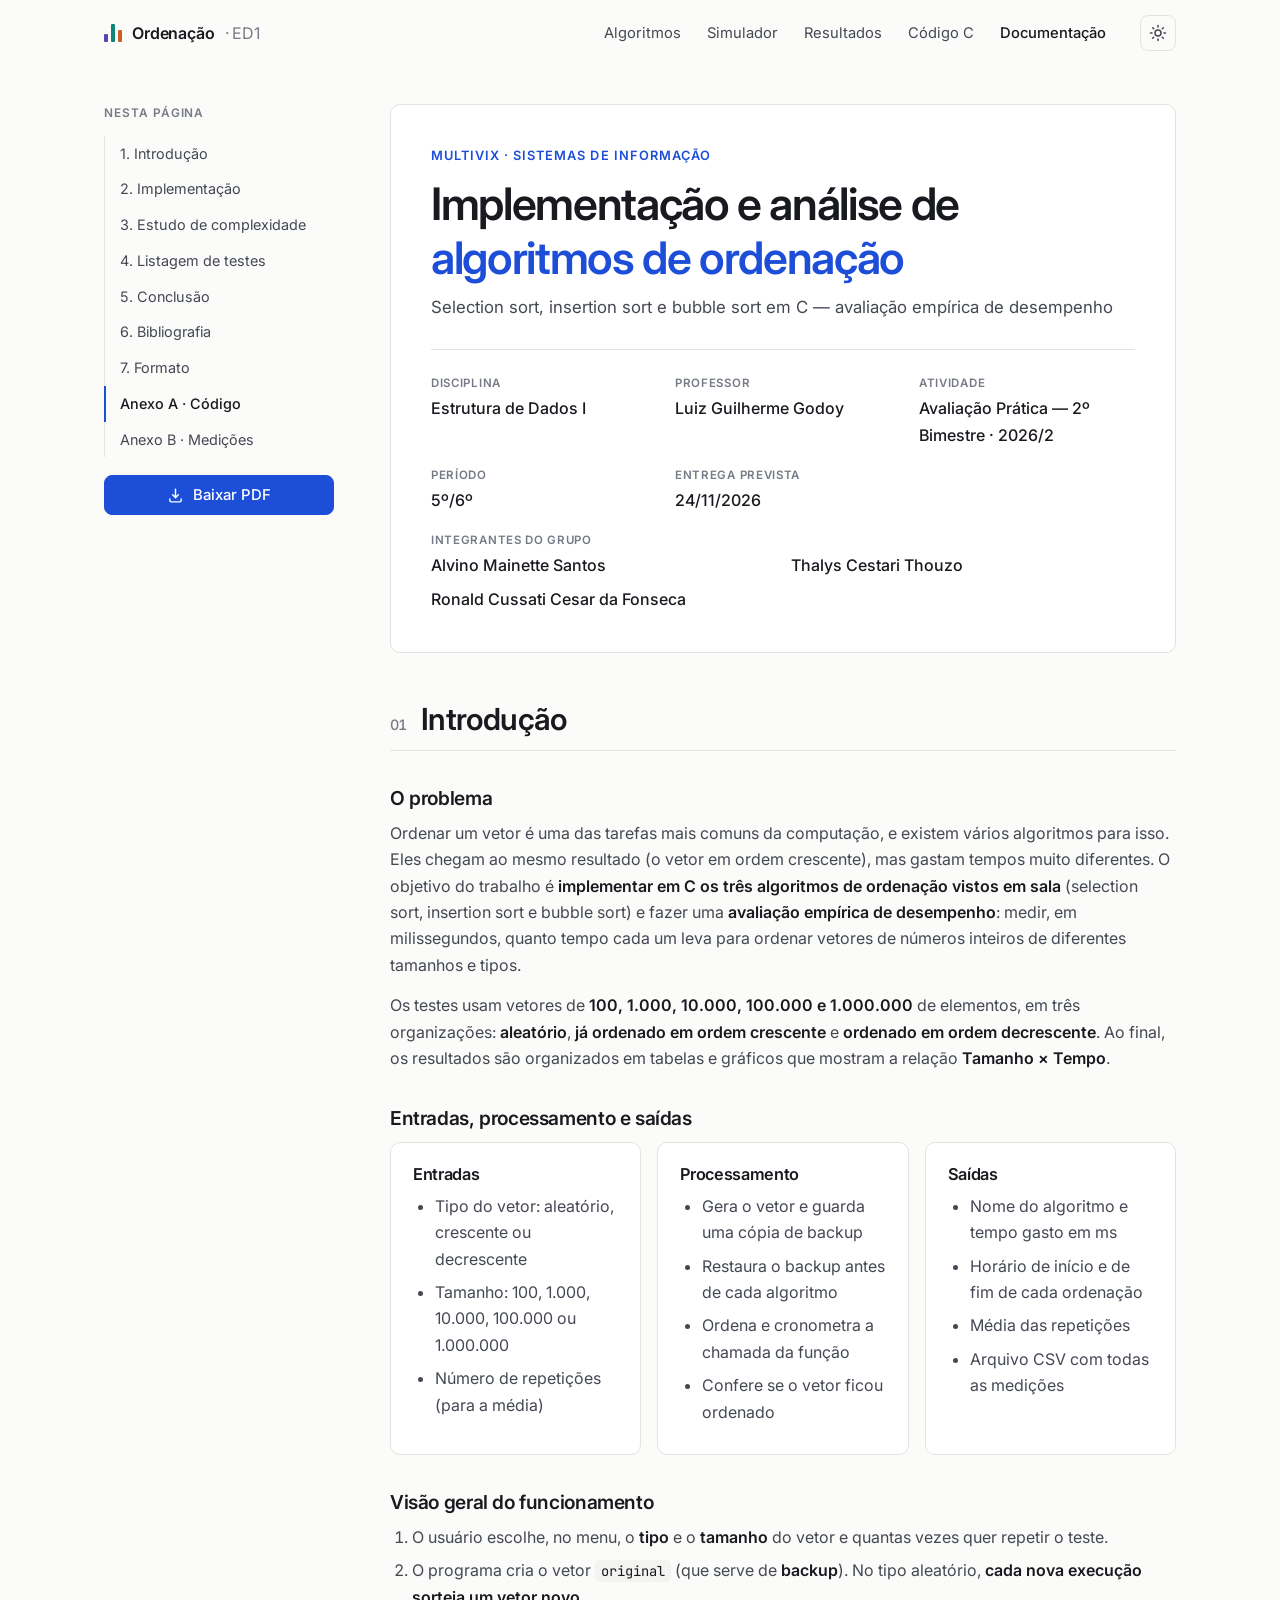
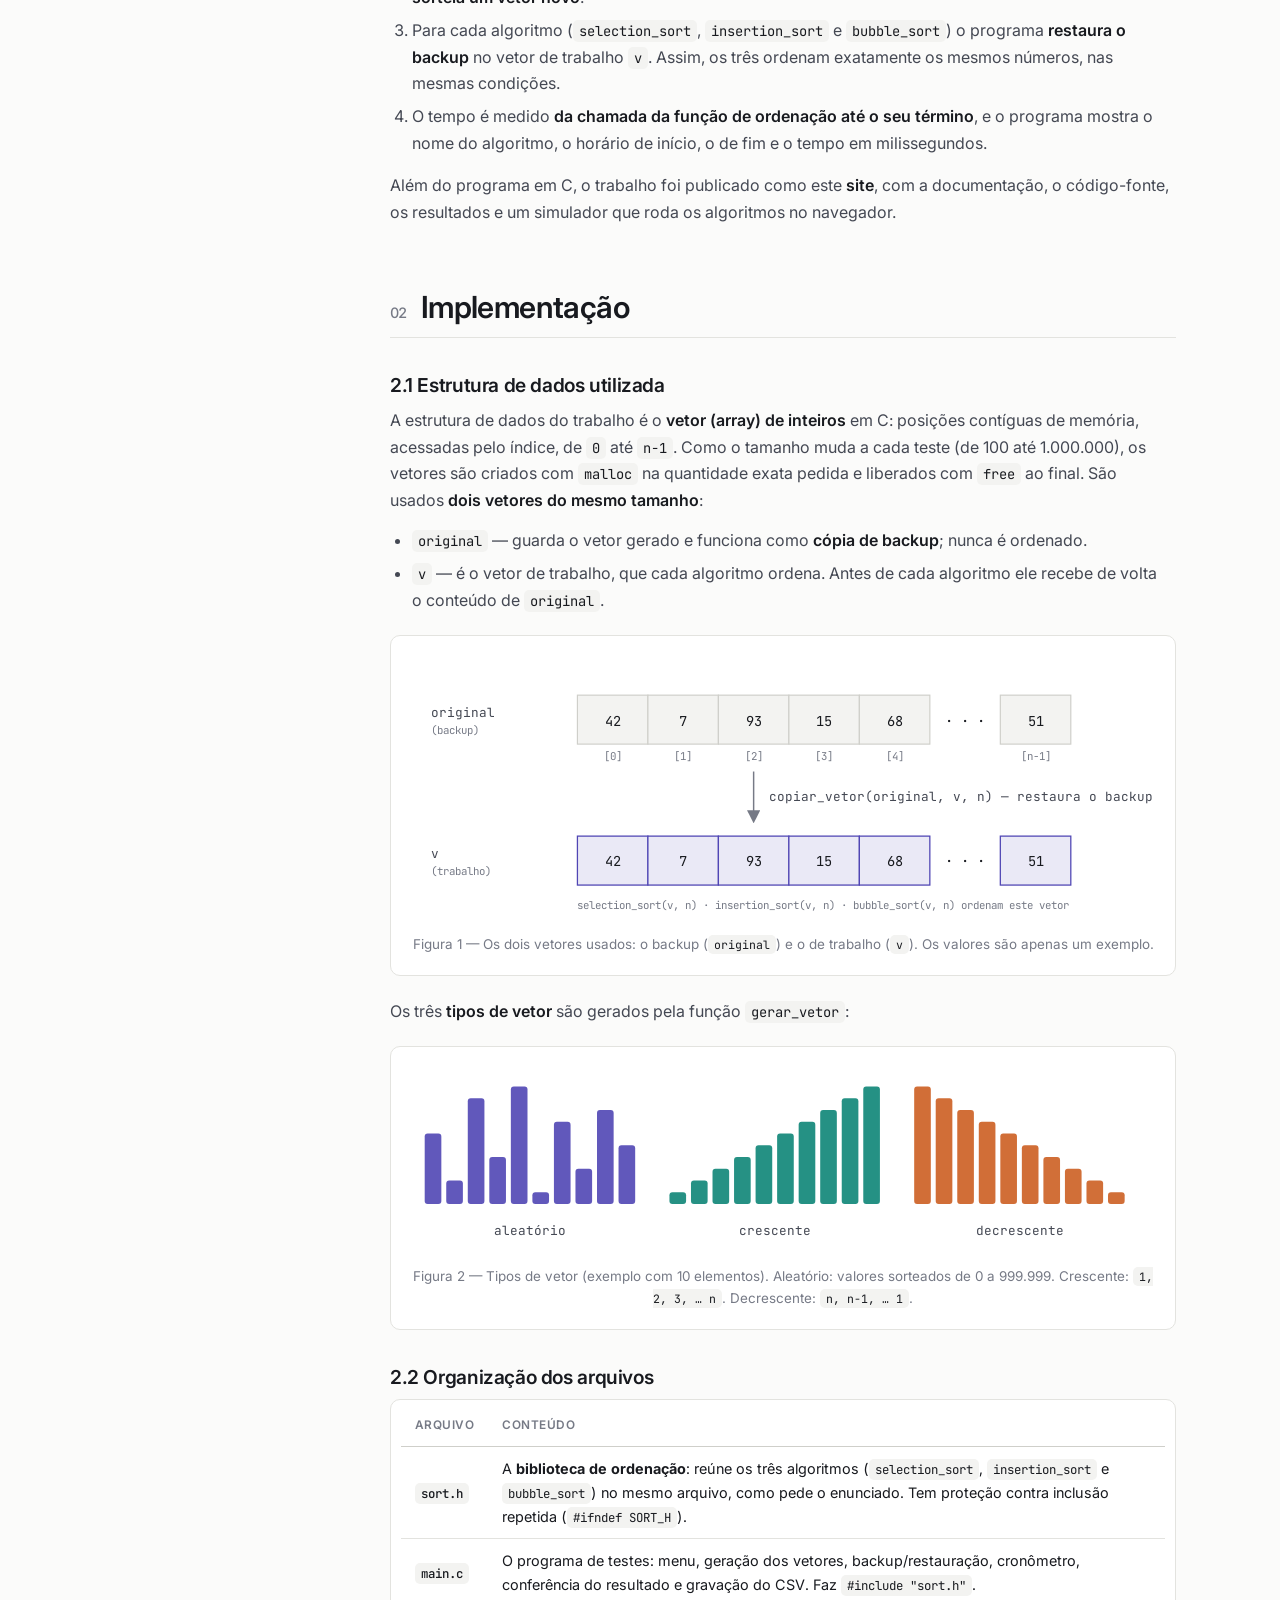
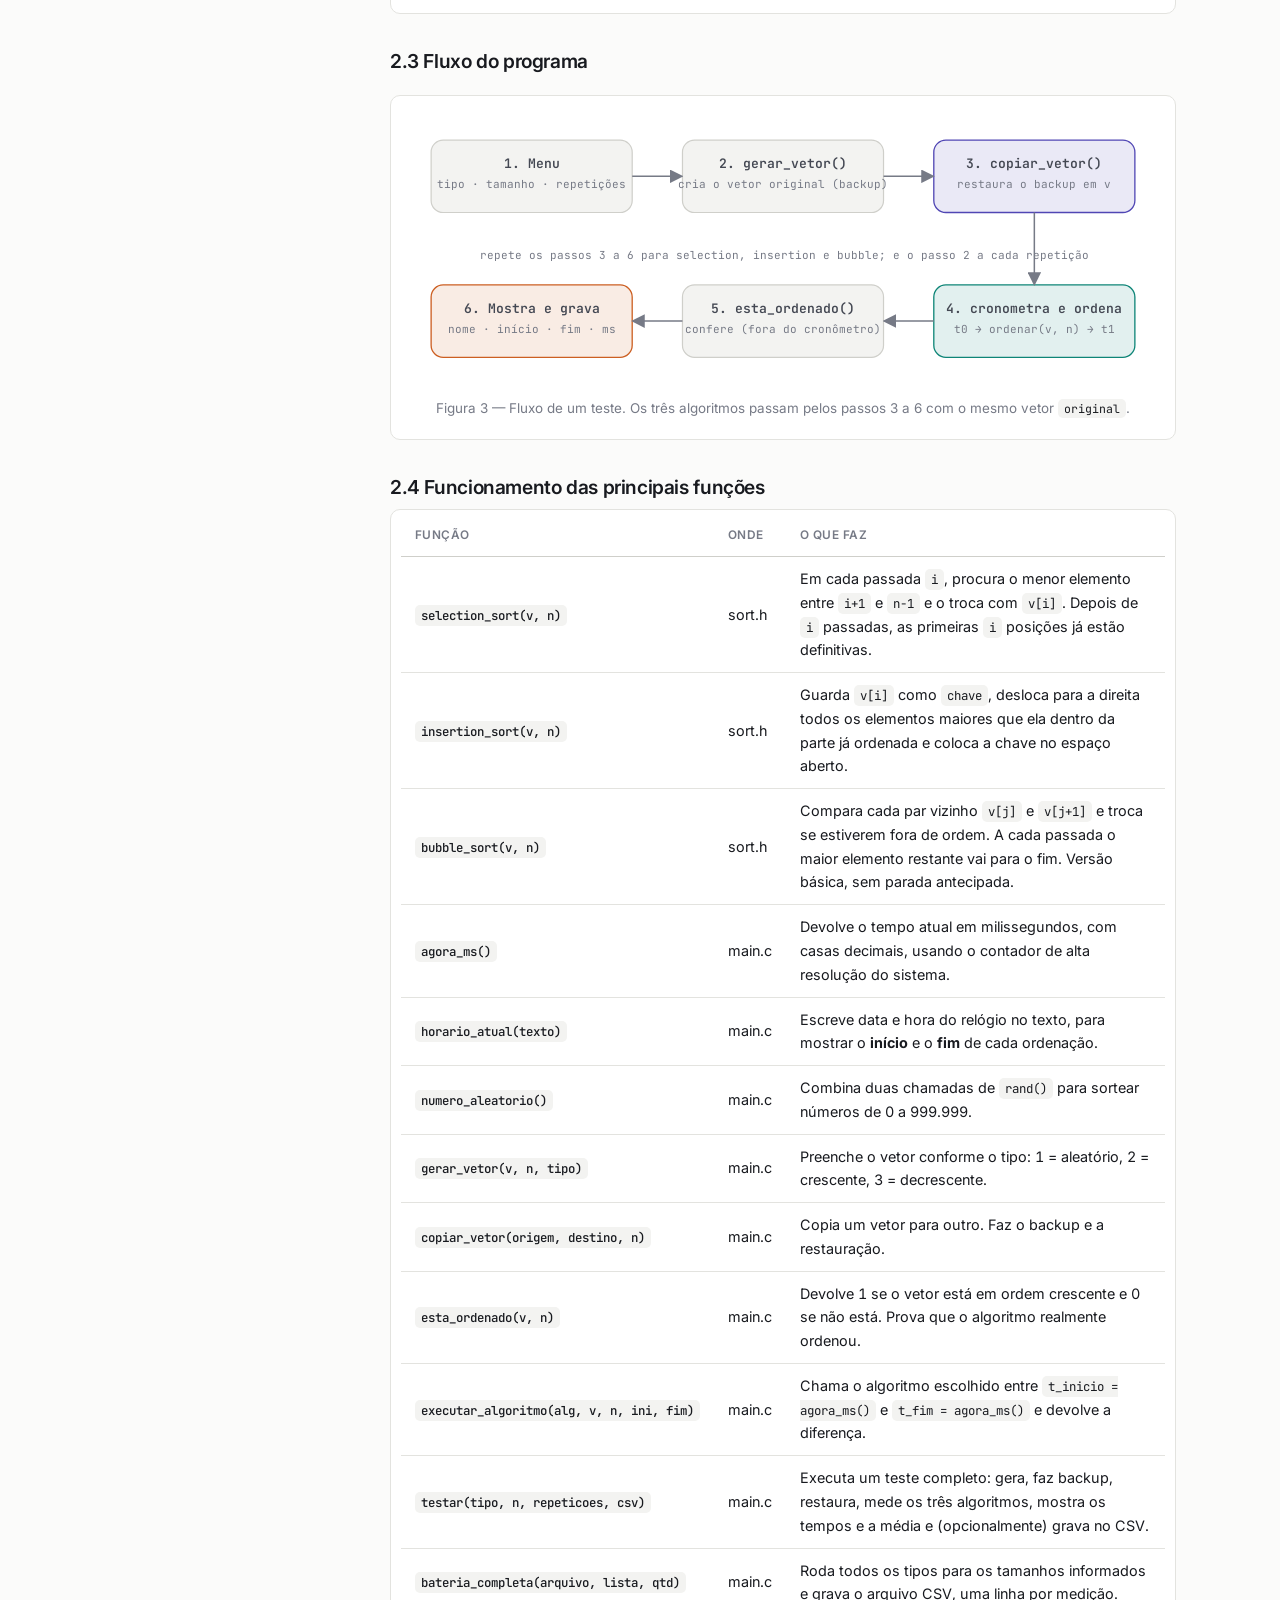
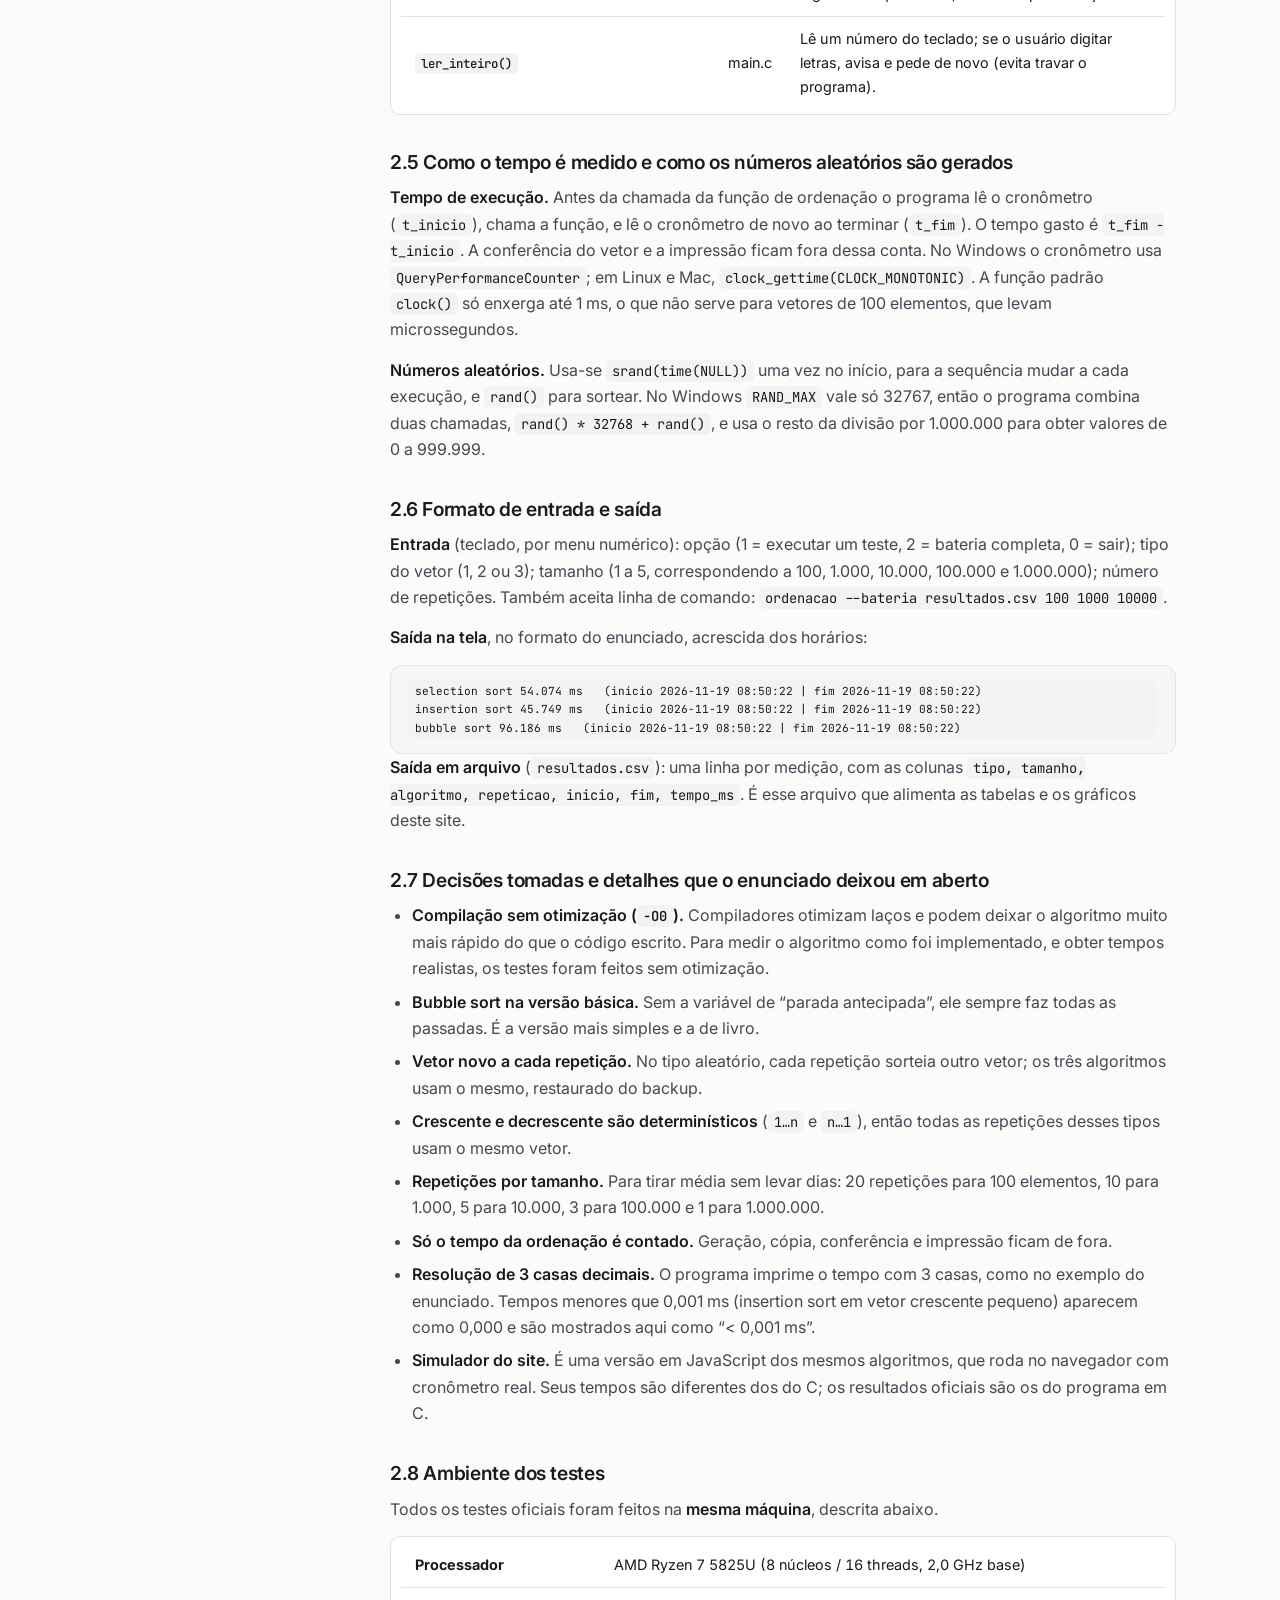
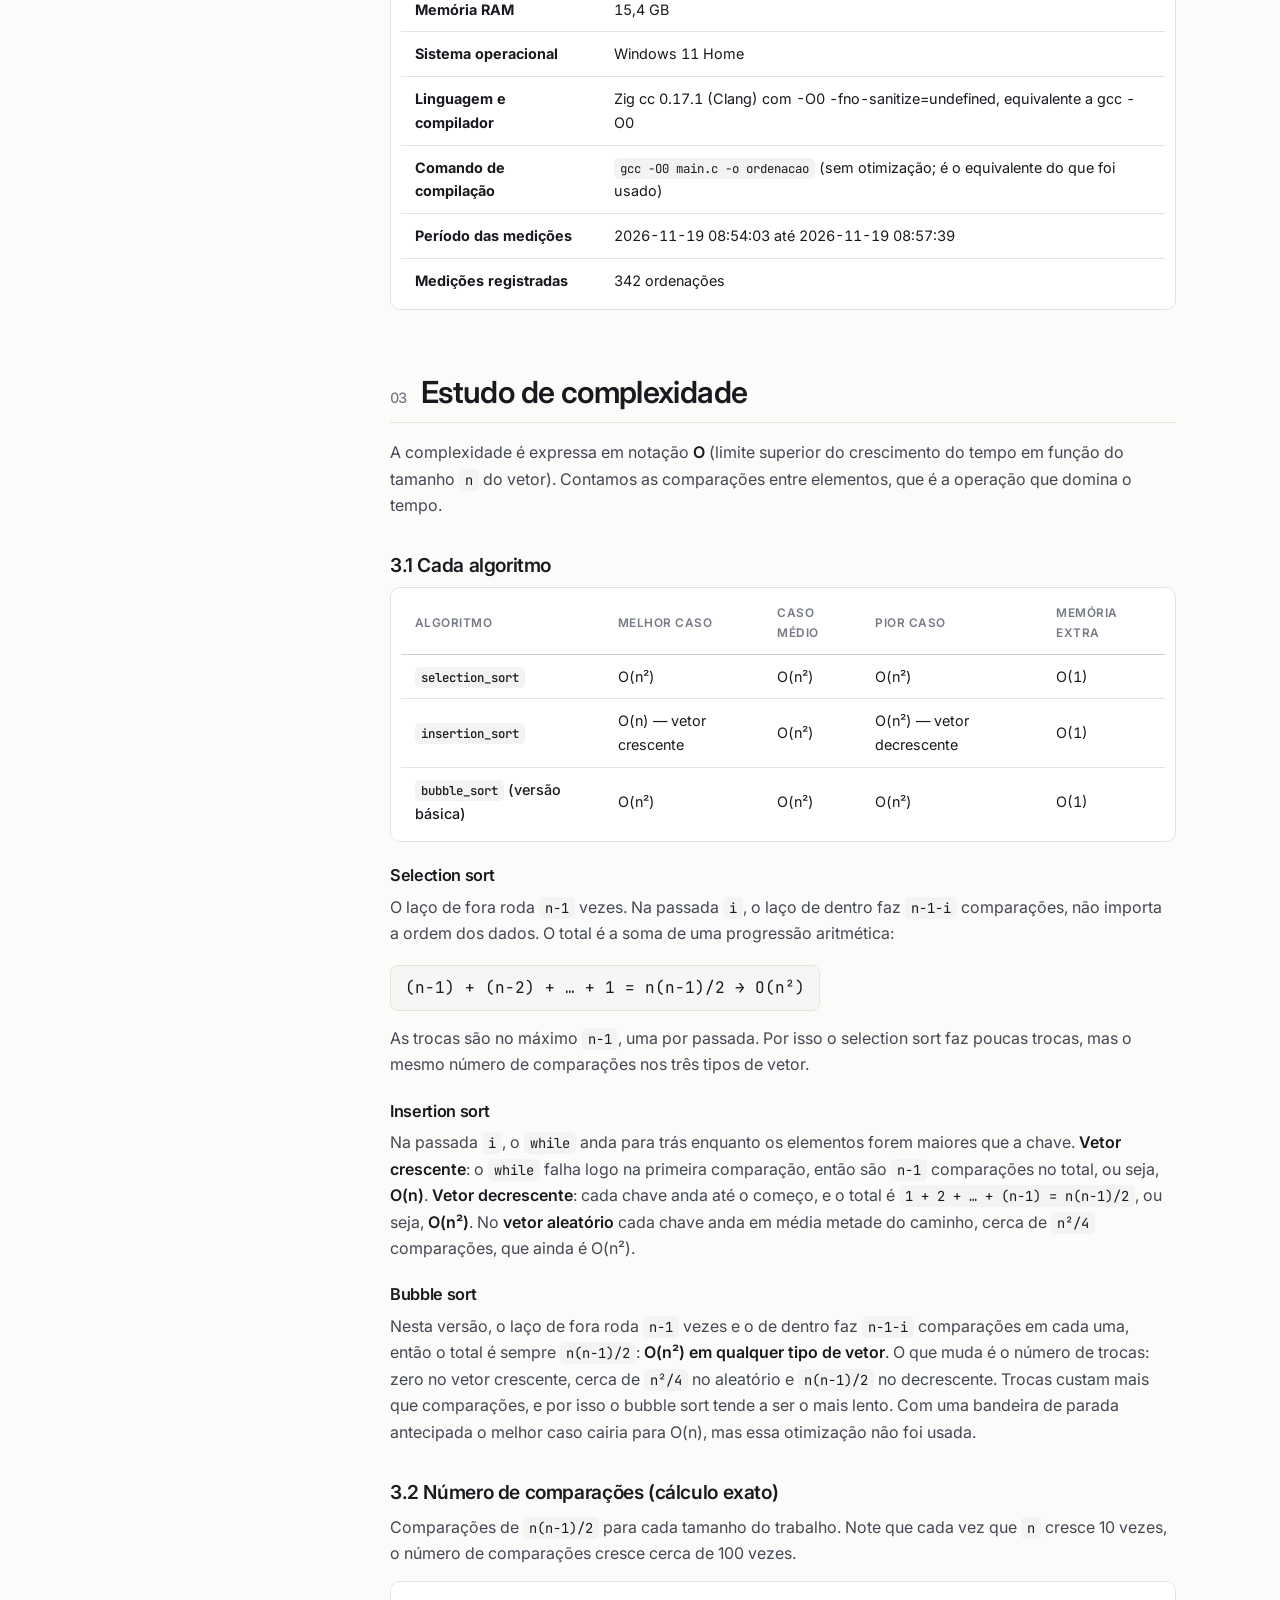
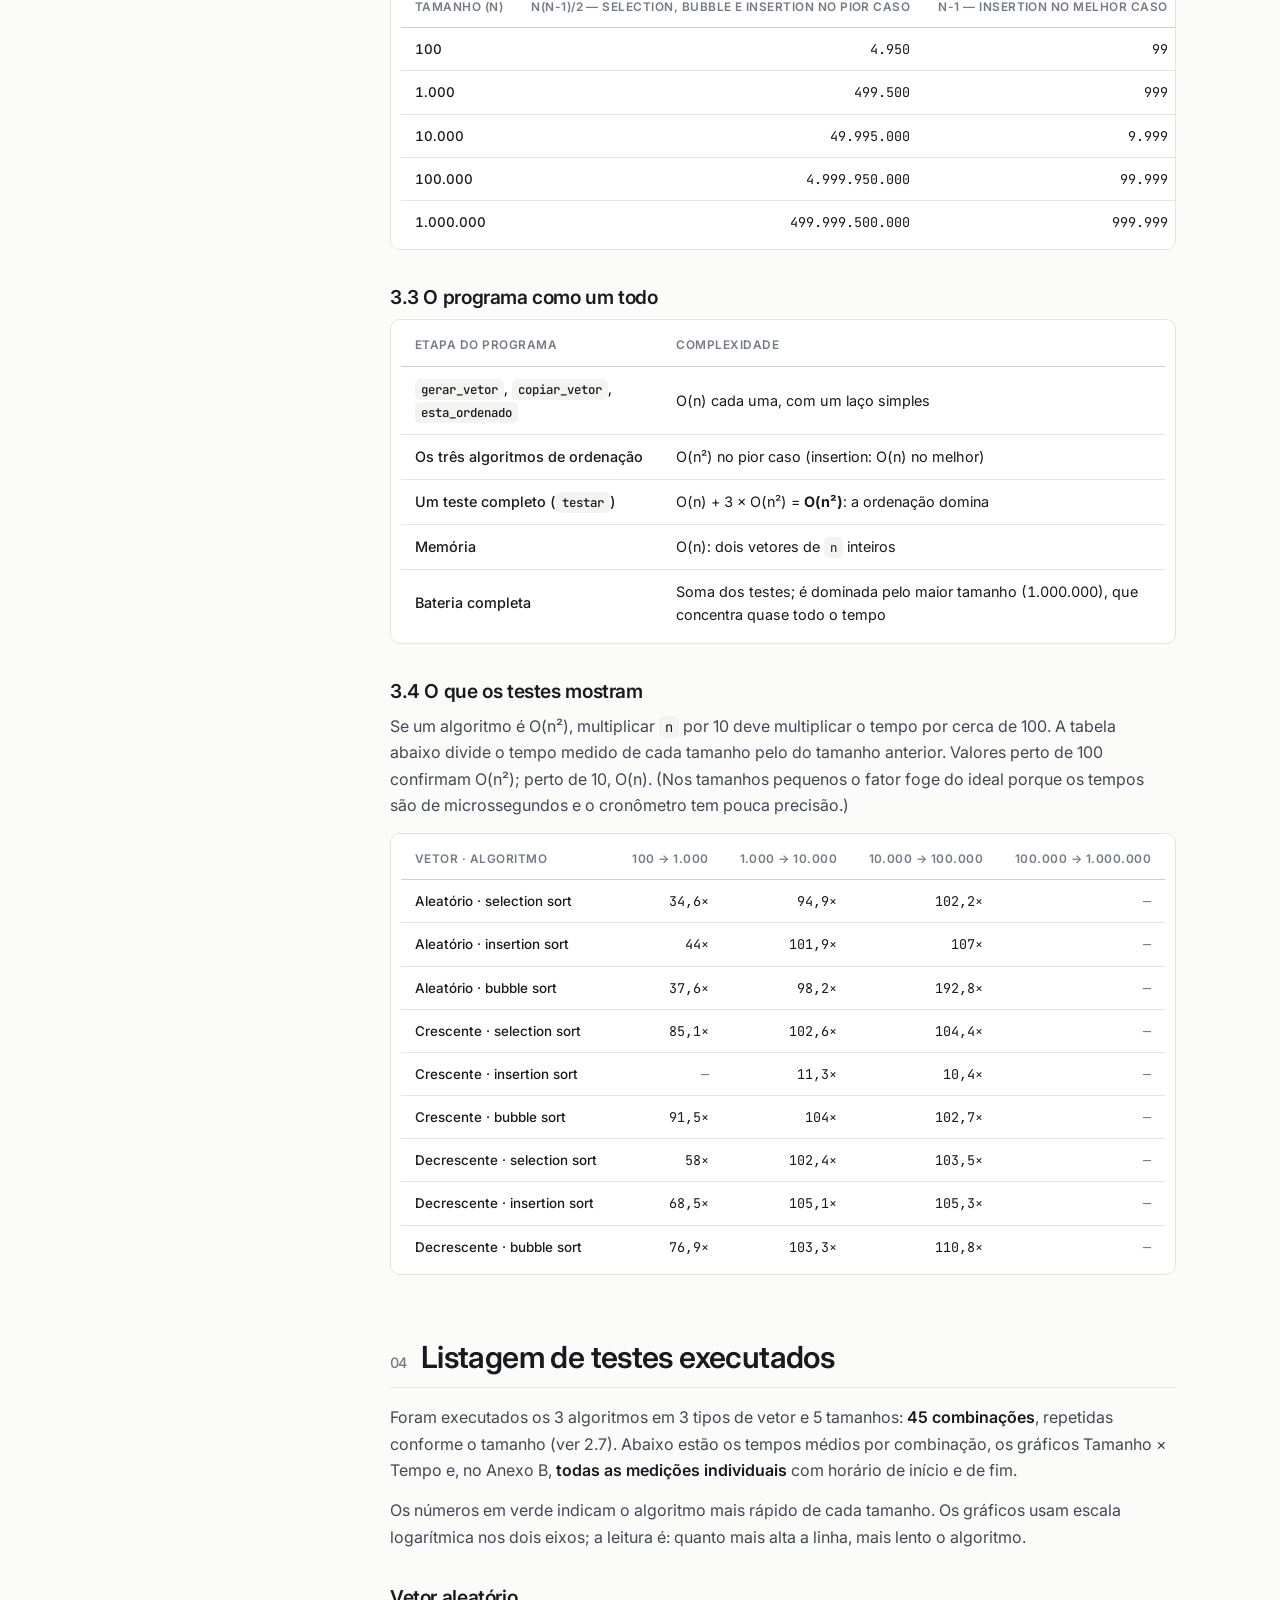
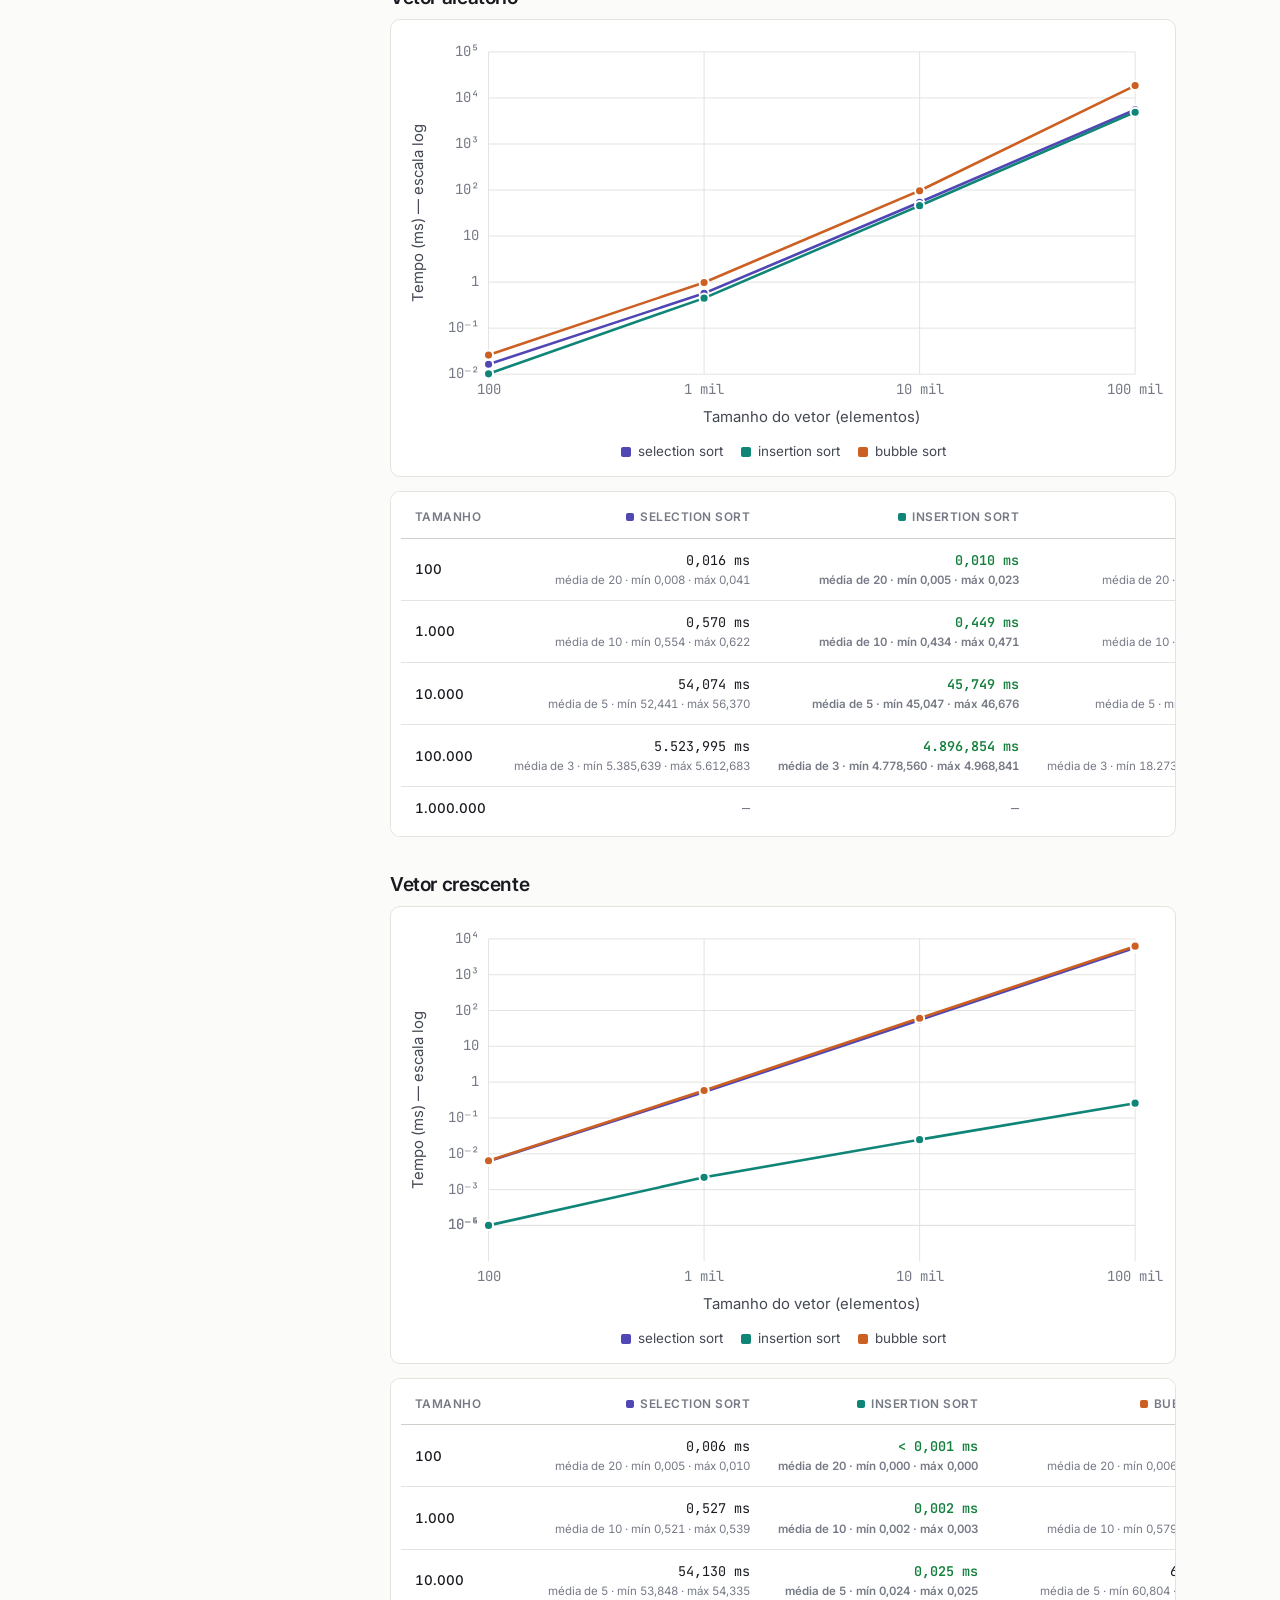
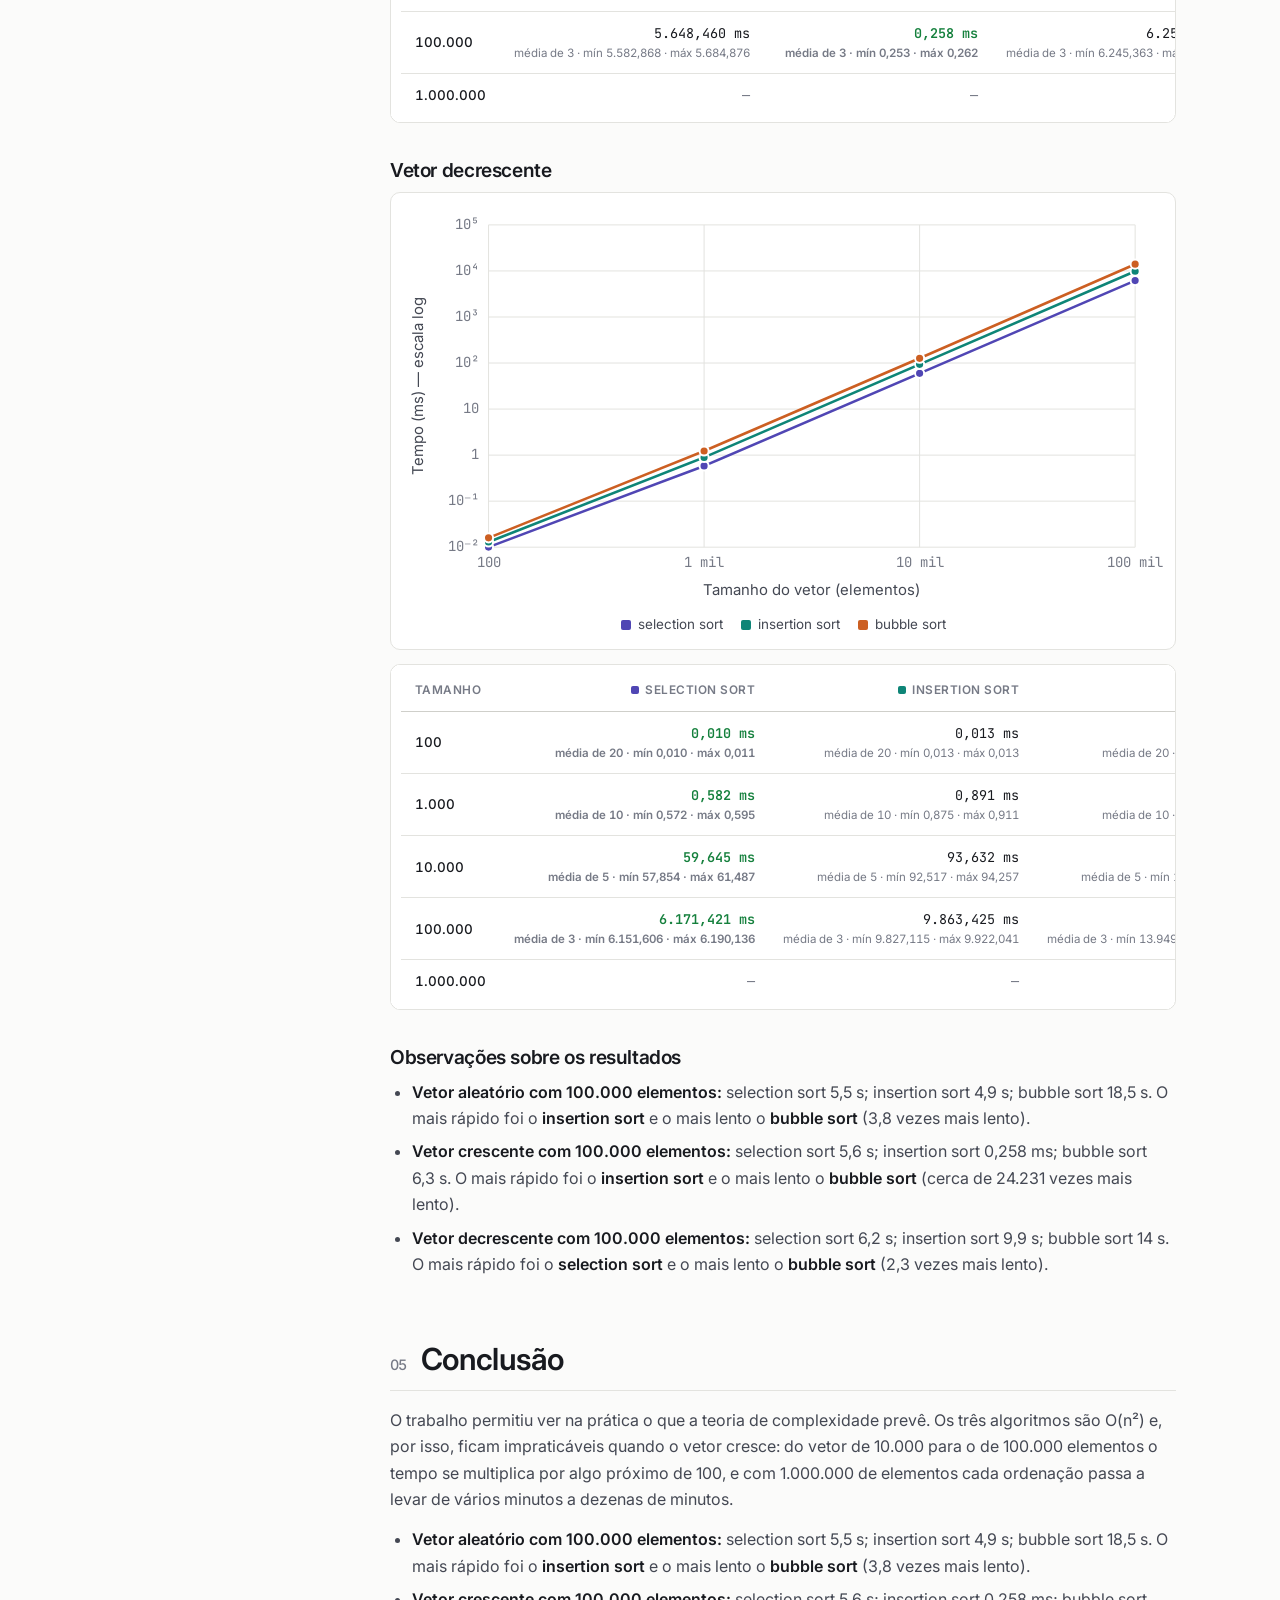
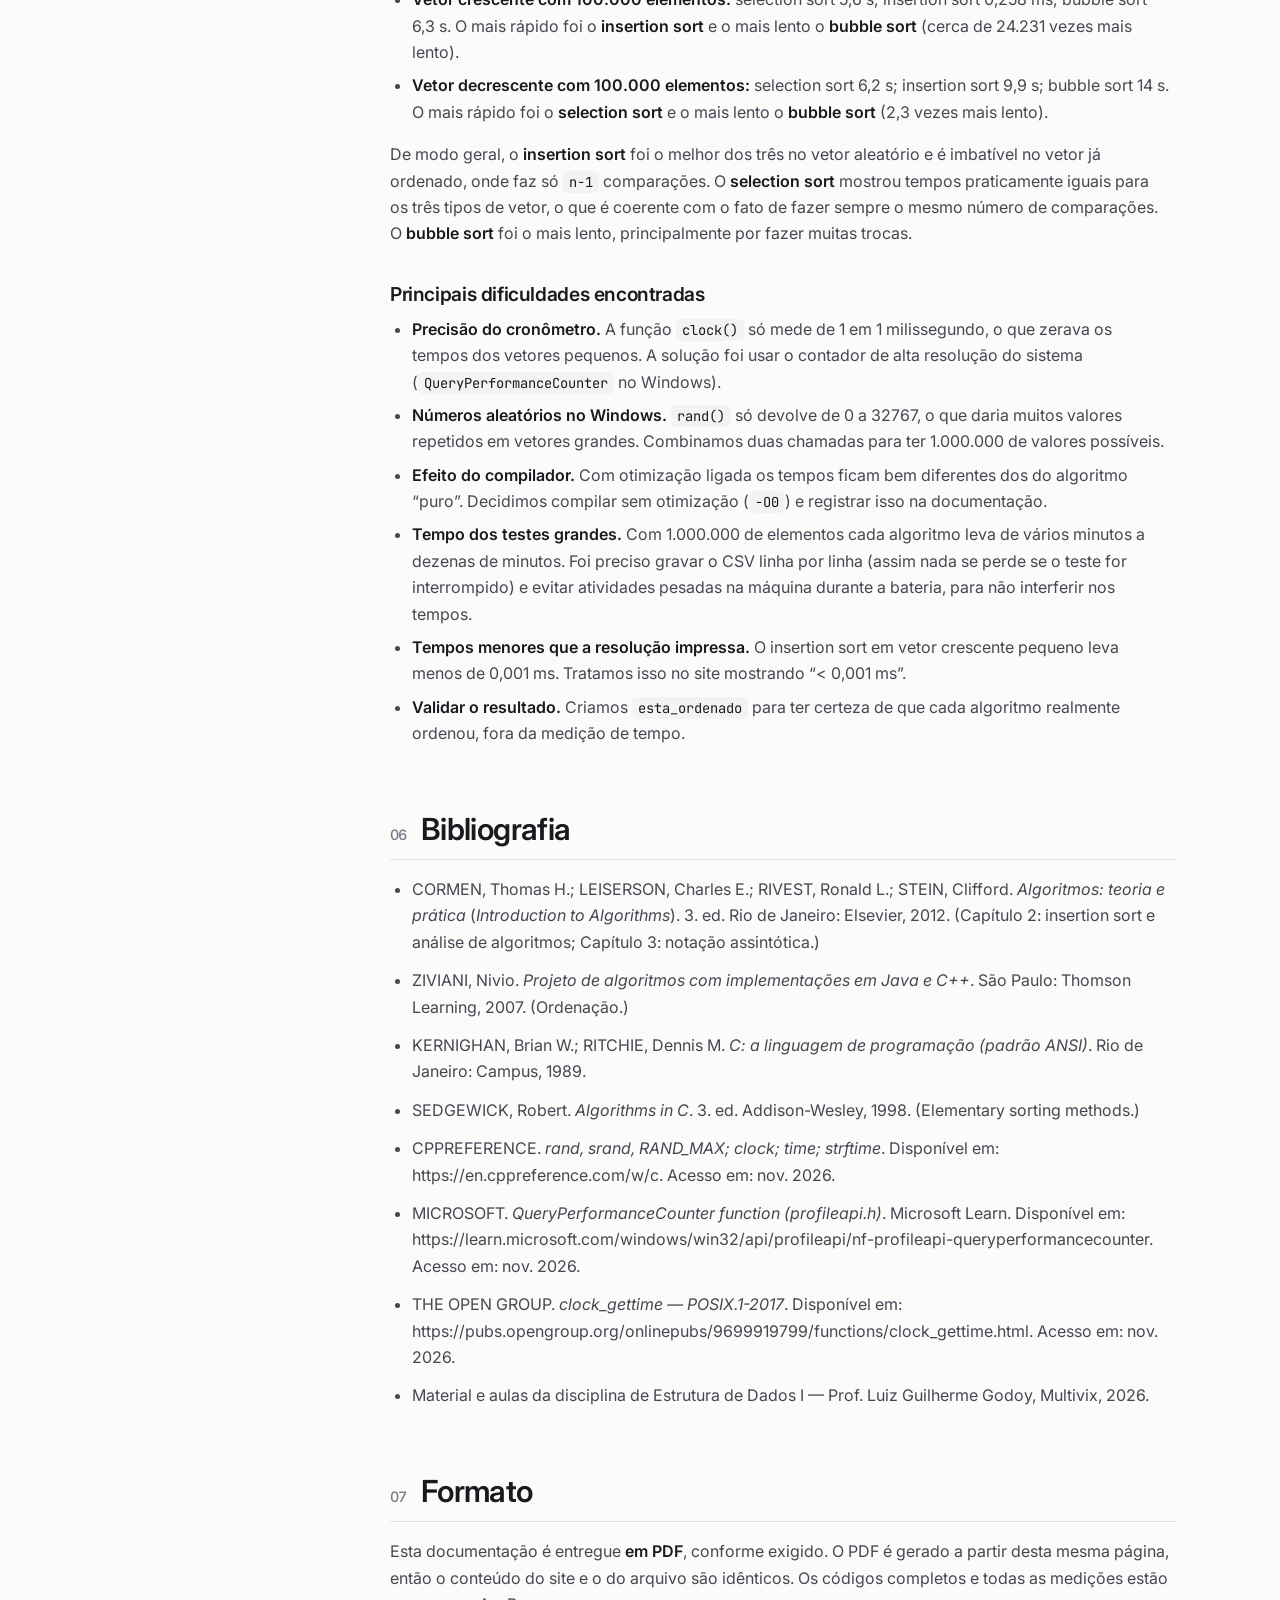
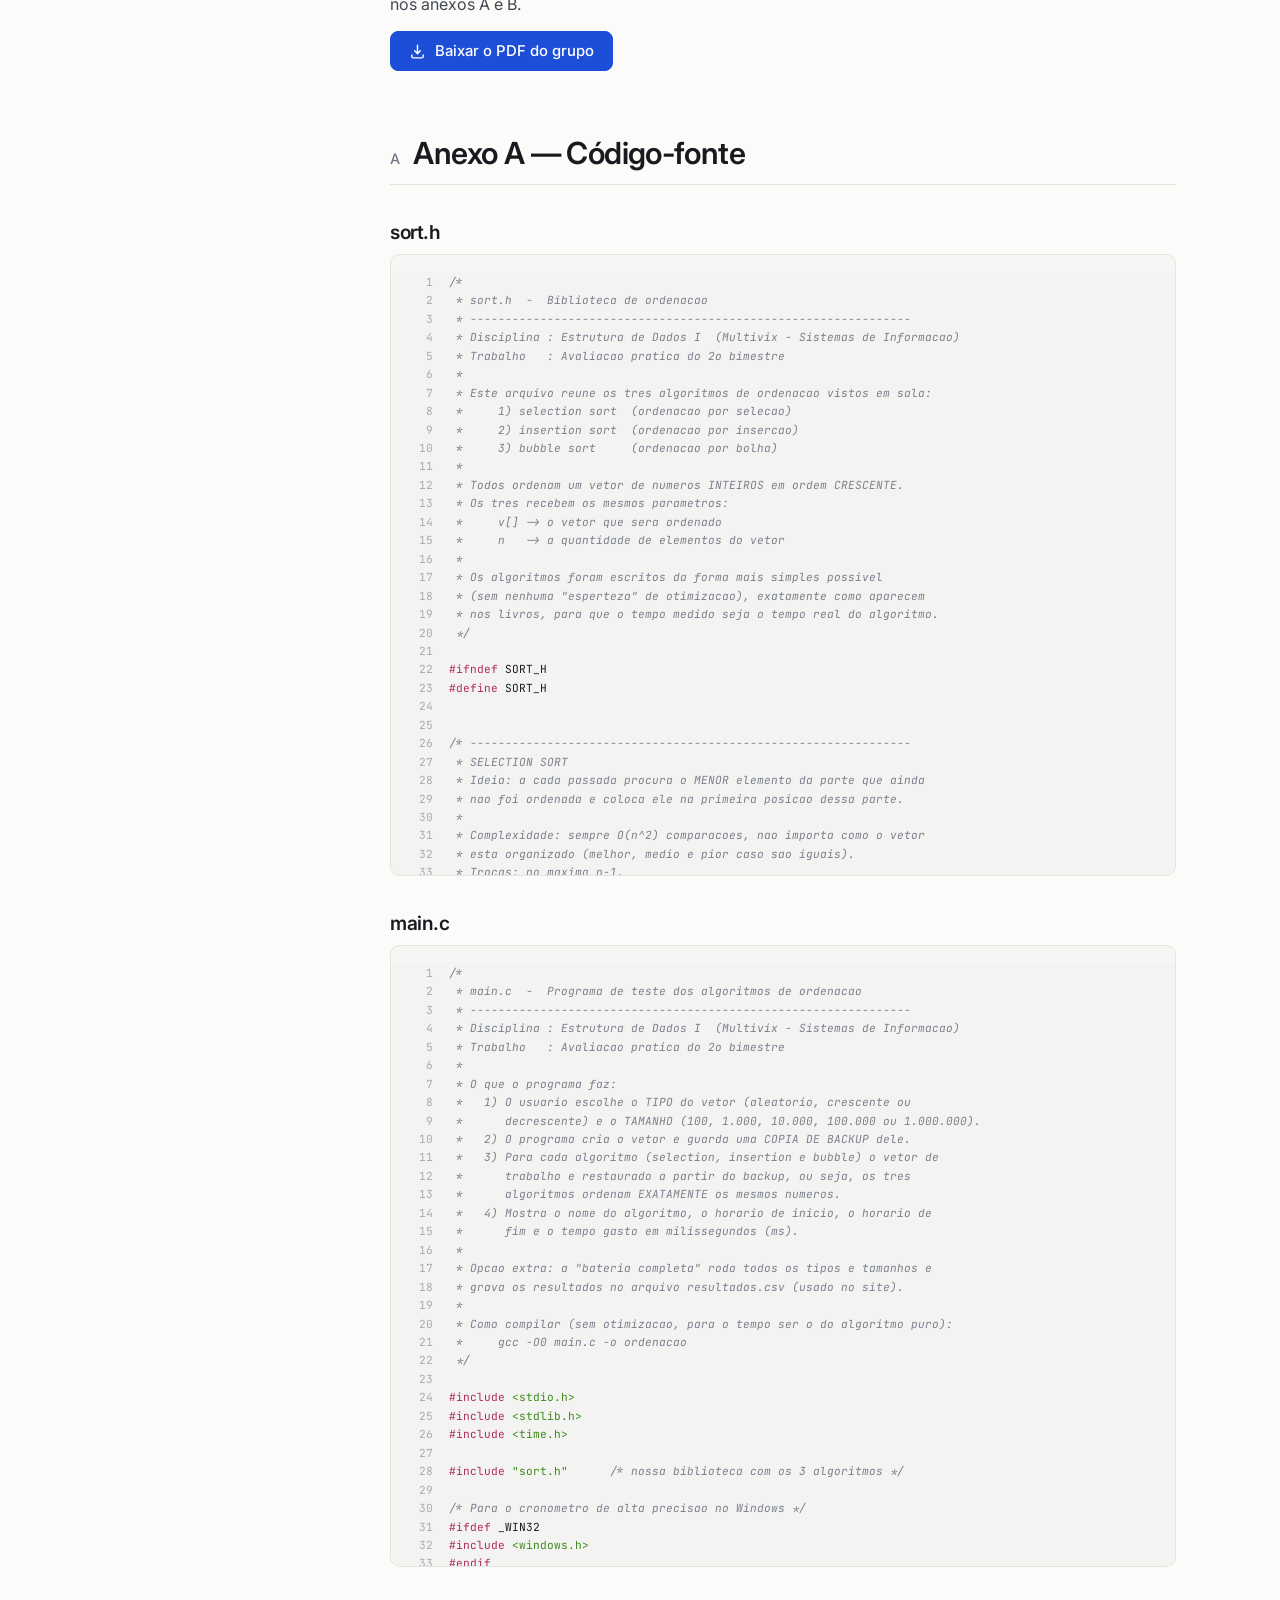
==== public/documentacao.html @ 3c291e69 "Trabalho de Ordenação: código em C, site e documentação (resultados parciais) Co-Authored-By: Claude" ====
<!DOCTYPE html>
<html lang="pt-BR">
<head>
  <meta charset="utf-8">
  <meta name="viewport" content="width=device-width, initial-scale=1">
  <title>Documentação — Algoritmos de Ordenação</title>
  <meta name="description" content="Documentação completa do trabalho: introdução, implementação, estudo de complexidade, listagem de testes, conclusão e bibliografia.">
  <link rel="icon" href="favicon.svg" type="image/svg+xml">
  <link rel="preconnect" href="https://fonts.googleapis.com">
  <link rel="preconnect" href="https://fonts.gstatic.com" crossorigin>
  <link href="https://fonts.googleapis.com/css2?family=Inter:wght@400;500;600&family=JetBrains+Mono:wght@400;500;600&display=swap" rel="stylesheet">
  <link rel="stylesheet" href="css/style.css">
</head>
<body>
    <div class="progresso" aria-hidden="true"></div>

  <header class="nav">
    <div class="nav-in">
      <a class="logo" href="index.html" aria-label="Voltar ao início">
        <span class="logo-mark" aria-hidden="true"><i></i><i></i><i></i></span>
        Ordenação<span style="color:var(--mudo);font-weight:400">· ED1</span>
      </a>
      <nav class="links" aria-label="Principal">
        <a href="index.html#como">Algoritmos</a>
        <a href="index.html#simulador">Simulador</a>
        <a href="index.html#resultados">Resultados</a>
        <a href="index.html#codigo">Código C</a>
        <a class="atual" href="documentacao.html">Documentação</a>
      </nav>
      <button class="btn-tema" data-tema aria-label="Alternar tema claro e escuro" title="Alternar tema">
        <svg width="18" height="18" viewBox="0 0 24 24" fill="none" stroke="currentColor" stroke-width="2" stroke-linecap="round" stroke-linejoin="round"><circle cx="12" cy="12" r="4"/><path d="M12 2v2M12 20v2M4.9 4.9l1.4 1.4M17.7 17.7l1.4 1.4M2 12h2M20 12h2M4.9 19.1l1.4-1.4M17.7 6.3l1.4-1.4"/></svg>
      </button>
      <button class="burger" aria-label="Abrir menu" aria-expanded="false">
        <svg width="18" height="18" viewBox="0 0 24 24" fill="none" stroke="currentColor" stroke-width="2" stroke-linecap="round"><path d="M4 7h16M4 12h16M4 17h16"/></svg>
      </button>
    </div>
  </header>

  <div class="container doc-layout">
    <aside class="toc" aria-label="Índice">
      <h5>Nesta página</h5>
      <ol id="toc-lista">
        <li><a href="#introducao">1. Introdução</a></li>
        <li><a href="#implementacao">2. Implementação</a></li>
        <li><a href="#complexidade">3. Estudo de complexidade</a></li>
        <li><a href="#testes">4. Listagem de testes</a></li>
        <li><a href="#conclusao">5. Conclusão</a></li>
        <li><a href="#bibliografia">6. Bibliografia</a></li>
        <li><a href="#formato">7. Formato</a></li>
        <li><a href="#anexo-a">Anexo A · Código</a></li>
        <li><a href="#anexo-b">Anexo B · Medições</a></li>
      </ol>
      <a class="btn btn-primario" data-pdf href="downloads/Documentacao-Grupo-Ordenacao.pdf" download>
        <svg viewBox="0 0 24 24" fill="none" stroke="currentColor" stroke-width="2" stroke-linecap="round" stroke-linejoin="round"><path d="M12 3v12m0 0l-4-4m4 4l4-4M4 17v2a2 2 0 002 2h12a2 2 0 002-2v-2"/></svg>
        Baixar PDF
      </a>
    </aside>

    <article class="doc">

      <!-- ============ CAPA ============ -->
      <header class="capa cartao revelar">
        <div class="inst"><span data-g="instituicao"></span> · <span data-g="curso"></span></div>
        <h1>Implementação e análise de <span class="grad">algoritmos de ordenação</span></h1>
        <p class="sub">Selection sort, insertion sort e bubble sort em C — avaliação empírica de desempenho</p>
        <dl class="capa-dados">
          <div><dt>Disciplina</dt><dd data-g="disciplina"></dd></div>
          <div><dt>Professor</dt><dd data-g="professor"></dd></div>
          <div><dt>Atividade</dt><dd><span data-g="atividade"></span> · <span data-g="semestre"></span></dd></div>
          <div><dt>Período</dt><dd data-g="periodo"></dd></div>
          <div><dt>Turma</dt><dd data-g="turma"></dd></div>
          <div><dt>Entrega prevista</dt><dd data-g="dataEntrega"></dd></div>
          <div class="largo"><dt>Integrantes do grupo</dt><dd><ul data-g="integrantes"></ul></dd></div>
        </dl>
      </header>

      <!-- ============ 1. INTRODUÇÃO ============ -->
      <section id="introducao">
        <h2 class="revelar"><span class="sec-n">01</span>Introdução</h2>
        <h3>O problema</h3>
        <p>Ordenar um vetor é uma das tarefas mais comuns da computação, e existem vários algoritmos para isso. Eles chegam ao mesmo resultado (o vetor em ordem crescente), mas gastam tempos muito diferentes. O objetivo do trabalho é <strong>implementar em C os três algoritmos de ordenação vistos em sala</strong> (selection sort, insertion sort e bubble sort) e fazer uma <strong>avaliação empírica de desempenho</strong>: medir, em milissegundos, quanto tempo cada um leva para ordenar vetores de números inteiros de diferentes tamanhos e tipos.</p>
        <p>Os testes usam vetores de <strong>100, 1.000, 10.000, 100.000 e 1.000.000</strong> de elementos, em três organizações: <strong>aleatório</strong>, <strong>já ordenado em ordem crescente</strong> e <strong>ordenado em ordem decrescente</strong>. Ao final, os resultados são organizados em tabelas e gráficos que mostram a relação <strong>Tamanho × Tempo</strong>.</p>

        <h3>Entradas, processamento e saídas</h3>
        <div class="trio" style="margin-top:12px">
          <div class="cartao"><h4 style="margin-top:0">Entradas</h4><ul class="pontos" style="margin-bottom:0"><li>Tipo do vetor: aleatório, crescente ou decrescente</li><li>Tamanho: 100, 1.000, 10.000, 100.000 ou 1.000.000</li><li>Número de repetições (para a média)</li></ul></div>
          <div class="cartao"><h4 style="margin-top:0">Processamento</h4><ul class="pontos" style="margin-bottom:0"><li>Gera o vetor e guarda uma cópia de backup</li><li>Restaura o backup antes de cada algoritmo</li><li>Ordena e cronometra a chamada da função</li><li>Confere se o vetor ficou ordenado</li></ul></div>
          <div class="cartao"><h4 style="margin-top:0">Saídas</h4><ul class="pontos" style="margin-bottom:0"><li>Nome do algoritmo e tempo gasto em ms</li><li>Horário de início e de fim de cada ordenação</li><li>Média das repetições</li><li>Arquivo CSV com todas as medições</li></ul></div>
        </div>

        <h3>Visão geral do funcionamento</h3>
        <ol class="num">
          <li>O usuário escolhe, no menu, o <strong>tipo</strong> e o <strong>tamanho</strong> do vetor e quantas vezes quer repetir o teste.</li>
          <li>O programa cria o vetor <code>original</code> (que serve de <strong>backup</strong>). No tipo aleatório, <strong>cada nova execução sorteia um vetor novo</strong>.</li>
          <li>Para cada algoritmo (<code>selection_sort</code>, <code>insertion_sort</code> e <code>bubble_sort</code>) o programa <strong>restaura o backup</strong> no vetor de trabalho <code>v</code>. Assim, os três ordenam exatamente os mesmos números, nas mesmas condições.</li>
          <li>O tempo é medido <strong>da chamada da função de ordenação até o seu término</strong>, e o programa mostra o nome do algoritmo, o horário de início, o de fim e o tempo em milissegundos.</li>
        </ol>
        <p>Além do programa em C, o trabalho foi publicado como este <strong>site</strong>, com a documentação, o código-fonte, os resultados e um simulador que roda os algoritmos no navegador.</p>
      </section>

      <!-- ============ 2. IMPLEMENTAÇÃO ============ -->
      <section id="implementacao">
        <h2 class="revelar"><span class="sec-n">02</span>Implementação</h2>

        <h3>2.1 Estrutura de dados utilizada</h3>
        <p>A estrutura de dados do trabalho é o <strong>vetor (array) de inteiros</strong> em C: posições contíguas de memória, acessadas pelo índice, de <code>0</code> até <code>n-1</code>. Como o tamanho muda a cada teste (de 100 até 1.000.000), os vetores são criados com <code>malloc</code> na quantidade exata pedida e liberados com <code>free</code> ao final. São usados <strong>dois vetores do mesmo tamanho</strong>:</p>
        <ul class="pontos">
          <li><code>original</code> — guarda o vetor gerado e funciona como <strong>cópia de backup</strong>; nunca é ordenado.</li>
          <li><code>v</code> — é o vetor de trabalho, que cada algoritmo ordena. Antes de cada algoritmo ele recebe de volta o conteúdo de <code>original</code>.</li>
        </ul>

        <figure class="fig cartao">
          <svg viewBox="0 0 760 270" role="img" aria-label="Diagrama dos dois vetores: original (backup) e v (trabalho), ligados pela função copiar_vetor">
            <defs><marker id="seta" markerWidth="9" markerHeight="9" refX="7" refY="4.5" orient="auto"><path d="M0 0L9 4.5L0 9z" class="d-seta-p"/></marker></defs>
            <text x="20" y="62" class="d-rot">original</text><text x="20" y="80" class="d-idx">(backup)</text>
            <g>
              <rect x="170" y="40" width="72" height="50" class="d-cel"/><text x="206" y="71" text-anchor="middle" class="d-txt">42</text><text x="206" y="106" text-anchor="middle" class="d-idx">[0]</text>
              <rect x="242" y="40" width="72" height="50" class="d-cel"/><text x="278" y="71" text-anchor="middle" class="d-txt">7</text><text x="278" y="106" text-anchor="middle" class="d-idx">[1]</text>
              <rect x="314" y="40" width="72" height="50" class="d-cel"/><text x="350" y="71" text-anchor="middle" class="d-txt">93</text><text x="350" y="106" text-anchor="middle" class="d-idx">[2]</text>
              <rect x="386" y="40" width="72" height="50" class="d-cel"/><text x="422" y="71" text-anchor="middle" class="d-txt">15</text><text x="422" y="106" text-anchor="middle" class="d-idx">[3]</text>
              <rect x="458" y="40" width="72" height="50" class="d-cel"/><text x="494" y="71" text-anchor="middle" class="d-txt">68</text><text x="494" y="106" text-anchor="middle" class="d-idx">[4]</text>
              <text x="566" y="71" text-anchor="middle" class="d-txt">· · ·</text>
              <rect x="602" y="40" width="72" height="50" class="d-cel"/><text x="638" y="71" text-anchor="middle" class="d-txt">51</text><text x="638" y="106" text-anchor="middle" class="d-idx">[n-1]</text>
            </g>
            <path d="M350 118 V 168" class="d-seta" marker-end="url(#seta)"/>
            <text x="366" y="148" class="d-rot">copiar_vetor(original, v, n) — restaura o backup antes de cada algoritmo</text>
            <text x="20" y="206" class="d-rot">v</text><text x="20" y="224" class="d-idx">(trabalho)</text>
            <g>
              <rect x="170" y="184" width="72" height="50" class="d-sel"/><text x="206" y="215" text-anchor="middle" class="d-txt">42</text>
              <rect x="242" y="184" width="72" height="50" class="d-sel"/><text x="278" y="215" text-anchor="middle" class="d-txt">7</text>
              <rect x="314" y="184" width="72" height="50" class="d-sel"/><text x="350" y="215" text-anchor="middle" class="d-txt">93</text>
              <rect x="386" y="184" width="72" height="50" class="d-sel"/><text x="422" y="215" text-anchor="middle" class="d-txt">15</text>
              <rect x="458" y="184" width="72" height="50" class="d-sel"/><text x="494" y="215" text-anchor="middle" class="d-txt">68</text>
              <text x="566" y="215" text-anchor="middle" class="d-txt">· · ·</text>
              <rect x="602" y="184" width="72" height="50" class="d-sel"/><text x="638" y="215" text-anchor="middle" class="d-txt">51</text>
            </g>
            <text x="170" y="258" class="d-idx">selection_sort(v, n) · insertion_sort(v, n) · bubble_sort(v, n) ordenam este vetor</text>
          </svg>
          <figcaption>Figura 1 — Os dois vetores usados: o backup (<code>original</code>) e o de trabalho (<code>v</code>). Os valores são apenas um exemplo.</figcaption>
        </figure>

        <p>Os três <strong>tipos de vetor</strong> são gerados pela função <code>gerar_vetor</code>:</p>
        <figure class="fig cartao">
          <div id="fig-tipos"></div>
          <figcaption>Figura 2 — Tipos de vetor (exemplo com 10 elementos). Aleatório: valores sorteados de 0 a 999.999. Crescente: <code>1, 2, 3, … n</code>. Decrescente: <code>n, n-1, … 1</code>.</figcaption>
        </figure>

        <h3>2.2 Organização dos arquivos</h3>
        <div class="tabela-wrap cartao" style="padding:6px 10px">
          <table class="tabela tabela-doc">
            <thead><tr><th>Arquivo</th><th>Conteúdo</th></tr></thead>
            <tbody>
              <tr><td><code>sort.h</code></td><td>A <strong>biblioteca de ordenação</strong>: reúne os três algoritmos (<code>selection_sort</code>, <code>insertion_sort</code> e <code>bubble_sort</code>) no mesmo arquivo, como pede o enunciado. Tem proteção contra inclusão repetida (<code>#ifndef SORT_H</code>).</td></tr>
              <tr><td><code>main.c</code></td><td>O programa de testes: menu, geração dos vetores, backup/restauração, cronômetro, conferência do resultado e gravação do CSV. Faz <code>#include "sort.h"</code>.</td></tr>
            </tbody>
          </table>
        </div>

        <h3>2.3 Fluxo do programa</h3>
        <figure class="fig cartao">
          <svg viewBox="0 0 740 268" role="img" aria-label="Fluxograma do programa">
            <defs><marker id="seta2" markerWidth="9" markerHeight="9" refX="7" refY="4.5" orient="auto"><path d="M0 0L9 4.5L0 9z" class="d-seta-p"/></marker></defs>
            <rect x="20" y="24" width="200" height="72" rx="12" class="d-box"/>
            <text x="120" y="52" text-anchor="middle" class="d-rot" font-weight="600">1. Menu</text>
            <text x="120" y="72" text-anchor="middle" class="d-idx">tipo · tamanho · repetições</text>
            <rect x="270" y="24" width="200" height="72" rx="12" class="d-box"/>
            <text x="370" y="52" text-anchor="middle" class="d-rot" font-weight="600">2. gerar_vetor()</text>
            <text x="370" y="72" text-anchor="middle" class="d-idx">cria o vetor original (backup)</text>
            <rect x="520" y="24" width="200" height="72" rx="12" class="d-sel"/>
            <text x="620" y="52" text-anchor="middle" class="d-rot" font-weight="600">3. copiar_vetor()</text>
            <text x="620" y="72" text-anchor="middle" class="d-idx">restaura o backup em v</text>
            <rect x="520" y="168" width="200" height="72" rx="12" class="d-ins"/>
            <text x="620" y="196" text-anchor="middle" class="d-rot" font-weight="600">4. cronometra e ordena</text>
            <text x="620" y="216" text-anchor="middle" class="d-idx">t0 → ordenar(v, n) → t1</text>
            <rect x="270" y="168" width="200" height="72" rx="12" class="d-box"/>
            <text x="370" y="196" text-anchor="middle" class="d-rot" font-weight="600">5. esta_ordenado()</text>
            <text x="370" y="216" text-anchor="middle" class="d-idx">confere (fora do cronômetro)</text>
            <rect x="20" y="168" width="200" height="72" rx="12" class="d-bub"/>
            <text x="120" y="196" text-anchor="middle" class="d-rot" font-weight="600">6. Mostra e grava</text>
            <text x="120" y="216" text-anchor="middle" class="d-idx">nome · início · fim · ms</text>
            <path d="M220 60 H 268" class="d-seta" marker-end="url(#seta2)"/>
            <path d="M470 60 H 518" class="d-seta" marker-end="url(#seta2)"/>
            <path d="M620 96 V 166" class="d-seta" marker-end="url(#seta2)"/>
            <path d="M520 204 H 472" class="d-seta" marker-end="url(#seta2)"/>
            <path d="M270 204 H 222" class="d-seta" marker-end="url(#seta2)"/>
            <text x="372" y="142" text-anchor="middle" class="d-idx">repete os passos 3 a 6 para selection, insertion e bubble; e o passo 2 a cada repetição</text>
          </svg>
          <figcaption>Figura 3 — Fluxo de um teste. Os três algoritmos passam pelos passos 3 a 6 com o mesmo vetor <code>original</code>.</figcaption>
        </figure>

        <h3>2.4 Funcionamento das principais funções</h3>
        <div class="tabela-wrap cartao" style="padding:6px 10px">
          <table class="tabela tabela-doc">
            <thead><tr><th>Função</th><th>Onde</th><th>O que faz</th></tr></thead>
            <tbody>
              <tr><td><code>selection_sort(v, n)</code></td><td>sort.h</td><td>Em cada passada <code>i</code>, procura o menor elemento entre <code>i+1</code> e <code>n-1</code> e o troca com <code>v[i]</code>. Depois de <code>i</code> passadas, as primeiras <code>i</code> posições já estão definitivas.</td></tr>
              <tr><td><code>insertion_sort(v, n)</code></td><td>sort.h</td><td>Guarda <code>v[i]</code> como <code>chave</code>, desloca para a direita todos os elementos maiores que ela dentro da parte já ordenada e coloca a chave no espaço aberto.</td></tr>
              <tr><td><code>bubble_sort(v, n)</code></td><td>sort.h</td><td>Compara cada par vizinho <code>v[j]</code> e <code>v[j+1]</code> e troca se estiverem fora de ordem. A cada passada o maior elemento restante vai para o fim. Versão básica, sem parada antecipada.</td></tr>
              <tr><td><code>agora_ms()</code></td><td>main.c</td><td>Devolve o tempo atual em milissegundos, com casas decimais, usando o contador de alta resolução do sistema.</td></tr>
              <tr><td><code>horario_atual(texto)</code></td><td>main.c</td><td>Escreve data e hora do relógio no texto, para mostrar o <strong>início</strong> e o <strong>fim</strong> de cada ordenação.</td></tr>
              <tr><td><code>numero_aleatorio()</code></td><td>main.c</td><td>Combina duas chamadas de <code>rand()</code> para sortear números de 0 a 999.999.</td></tr>
              <tr><td><code>gerar_vetor(v, n, tipo)</code></td><td>main.c</td><td>Preenche o vetor conforme o tipo: 1 = aleatório, 2 = crescente, 3 = decrescente.</td></tr>
              <tr><td><code>copiar_vetor(origem, destino, n)</code></td><td>main.c</td><td>Copia um vetor para outro. Faz o backup e a restauração.</td></tr>
              <tr><td><code>esta_ordenado(v, n)</code></td><td>main.c</td><td>Devolve 1 se o vetor está em ordem crescente e 0 se não está. Prova que o algoritmo realmente ordenou.</td></tr>
              <tr><td><code>executar_algoritmo(alg, v, n, ini, fim)</code></td><td>main.c</td><td>Chama o algoritmo escolhido entre <code>t_inicio = agora_ms()</code> e <code>t_fim = agora_ms()</code> e devolve a diferença.</td></tr>
              <tr><td><code>testar(tipo, n, repeticoes, csv)</code></td><td>main.c</td><td>Executa um teste completo: gera, faz backup, restaura, mede os três algoritmos, mostra os tempos e a média e (opcionalmente) grava no CSV.</td></tr>
              <tr><td><code>bateria_completa(arquivo, lista, qtd)</code></td><td>main.c</td><td>Roda todos os tipos para os tamanhos informados e grava o arquivo CSV, uma linha por medição.</td></tr>
              <tr><td><code>ler_inteiro()</code></td><td>main.c</td><td>Lê um número do teclado; se o usuário digitar letras, avisa e pede de novo (evita travar o programa).</td></tr>
            </tbody>
          </table>
        </div>

        <h3>2.5 Como o tempo é medido e como os números aleatórios são gerados</h3>
        <p><strong>Tempo de execução.</strong> Antes da chamada da função de ordenação o programa lê o cronômetro (<code>t_inicio</code>), chama a função, e lê o cronômetro de novo ao terminar (<code>t_fim</code>). O tempo gasto é <code>t_fim - t_inicio</code>. A conferência do vetor e a impressão ficam fora dessa conta. No Windows o cronômetro usa <code>QueryPerformanceCounter</code>; em Linux e Mac, <code>clock_gettime(CLOCK_MONOTONIC)</code>. A função padrão <code>clock()</code> só enxerga até 1 ms, o que não serve para vetores de 100 elementos, que levam microssegundos.</p>
        <p><strong>Números aleatórios.</strong> Usa-se <code>srand(time(NULL))</code> uma vez no início, para a sequência mudar a cada execução, e <code>rand()</code> para sortear. No Windows <code>RAND_MAX</code> vale só 32767, então o programa combina duas chamadas, <code>rand() * 32768 + rand()</code>, e usa o resto da divisão por 1.000.000 para obter valores de 0 a 999.999.</p>

        <h3>2.6 Formato de entrada e saída</h3>
        <p><strong>Entrada</strong> (teclado, por menu numérico): opção (1 = executar um teste, 2 = bateria completa, 0 = sair); tipo do vetor (1, 2 ou 3); tamanho (1 a 5, correspondendo a 100, 1.000, 10.000, 100.000 e 1.000.000); número de repetições. Também aceita linha de comando: <code>ordenacao --bateria resultados.csv 100 1000 10000</code>.</p>
        <p><strong>Saída na tela</strong>, no formato do enunciado, acrescida dos horários:</p>
        <pre class="cod" style="border:1px solid var(--borda);border-radius:12px;padding:14px 18px;background:var(--codigo-bg)"><code>selection sort 54.074 ms   (inicio 2026-11-19 08:50:22 | fim 2026-11-19 08:50:22)
insertion sort 45.749 ms   (inicio 2026-11-19 08:50:22 | fim 2026-11-19 08:50:22)
bubble sort 96.186 ms   (inicio 2026-11-19 08:50:22 | fim 2026-11-19 08:50:22)</code></pre>
        <p><strong>Saída em arquivo</strong> (<code>resultados.csv</code>): uma linha por medição, com as colunas <code>tipo, tamanho, algoritmo, repeticao, inicio, fim, tempo_ms</code>. É esse arquivo que alimenta as tabelas e os gráficos deste site.</p>

        <h3>2.7 Decisões tomadas e detalhes que o enunciado deixou em aberto</h3>
        <ul class="pontos">
          <li><strong>Compilação sem otimização (<code>-O0</code>).</strong> Compiladores otimizam laços e podem deixar o algoritmo muito mais rápido do que o código escrito. Para medir o algoritmo como foi implementado, e obter tempos realistas, os testes foram feitos sem otimização.</li>
          <li><strong>Bubble sort na versão básica.</strong> Sem a variável de “parada antecipada”, ele sempre faz todas as passadas. É a versão mais simples e a de livro.</li>
          <li><strong>Vetor novo a cada repetição.</strong> No tipo aleatório, cada repetição sorteia outro vetor; os três algoritmos usam o mesmo, restaurado do backup.</li>
          <li><strong>Crescente e decrescente são determinísticos</strong> (<code>1…n</code> e <code>n…1</code>), então todas as repetições desses tipos usam o mesmo vetor.</li>
          <li><strong>Repetições por tamanho.</strong> Para tirar média sem levar dias: 20 repetições para 100 elementos, 10 para 1.000, 5 para 10.000, 3 para 100.000 e 1 para 1.000.000.</li>
          <li><strong>Só o tempo da ordenação é contado.</strong> Geração, cópia, conferência e impressão ficam de fora.</li>
          <li><strong>Resolução de 3 casas decimais.</strong> O programa imprime o tempo com 3 casas, como no exemplo do enunciado. Tempos menores que 0,001 ms (insertion sort em vetor crescente pequeno) aparecem como 0,000 e são mostrados aqui como “&lt; 0,001 ms”.</li>
          <li><strong>Simulador do site.</strong> É uma versão em JavaScript dos mesmos algoritmos, que roda no navegador com cronômetro real. Seus tempos são diferentes dos do C; os resultados oficiais são os do programa em C.</li>
        </ul>

        <h3>2.8 Ambiente dos testes</h3>
        <p>Todos os testes oficiais foram feitos na <strong>mesma máquina</strong>, descrita abaixo.</p>
        <div class="tabela-wrap cartao" style="padding:6px 10px"><table class="tabela tabela-doc" id="tab-maquina"><tbody></tbody></table></div>
      </section>

      <!-- ============ 3. COMPLEXIDADE ============ -->
      <section id="complexidade">
        <h2 class="revelar"><span class="sec-n">03</span>Estudo de complexidade</h2>
        <p>A complexidade é expressa em notação <strong>O</strong> (limite superior do crescimento do tempo em função do tamanho <code>n</code> do vetor). Contamos as comparações entre elementos, que é a operação que domina o tempo.</p>

        <h3>3.1 Cada algoritmo</h3>
        <div class="tabela-wrap cartao" style="padding:6px 10px">
          <table class="tabela tabela-doc">
            <thead><tr><th>Algoritmo</th><th>Melhor caso</th><th>Caso médio</th><th>Pior caso</th><th>Memória extra</th></tr></thead>
            <tbody>
              <tr><td><code>selection_sort</code></td><td>O(n²)</td><td>O(n²)</td><td>O(n²)</td><td>O(1)</td></tr>
              <tr><td><code>insertion_sort</code></td><td>O(n) — vetor crescente</td><td>O(n²)</td><td>O(n²) — vetor decrescente</td><td>O(1)</td></tr>
              <tr><td><code>bubble_sort</code> (versão básica)</td><td>O(n²)</td><td>O(n²)</td><td>O(n²)</td><td>O(1)</td></tr>
            </tbody>
          </table>
        </div>

        <h4>Selection sort</h4>
        <p>O laço de fora roda <code>n-1</code> vezes. Na passada <code>i</code>, o laço de dentro faz <code>n-1-i</code> comparações, não importa a ordem dos dados. O total é a soma de uma progressão aritmética:</p>
        <span class="formula">(n-1) + (n-2) + … + 1 = n(n-1)/2 → O(n²)</span>
        <p>As trocas são no máximo <code>n-1</code>, uma por passada. Por isso o selection sort faz poucas trocas, mas o mesmo número de comparações nos três tipos de vetor.</p>

        <h4>Insertion sort</h4>
        <p>Na passada <code>i</code>, o <code>while</code> anda para trás enquanto os elementos forem maiores que a chave. <strong>Vetor crescente</strong>: o <code>while</code> falha logo na primeira comparação, então são <code>n-1</code> comparações no total, ou seja, <strong>O(n)</strong>. <strong>Vetor decrescente</strong>: cada chave anda até o começo, e o total é <code>1 + 2 + … + (n-1) = n(n-1)/2</code>, ou seja, <strong>O(n²)</strong>. No <strong>vetor aleatório</strong> cada chave anda em média metade do caminho, cerca de <code>n²/4</code> comparações, que ainda é O(n²).</p>

        <h4>Bubble sort</h4>
        <p>Nesta versão, o laço de fora roda <code>n-1</code> vezes e o de dentro faz <code>n-1-i</code> comparações em cada uma, então o total é sempre <code>n(n-1)/2</code>: <strong>O(n²) em qualquer tipo de vetor</strong>. O que muda é o número de trocas: zero no vetor crescente, cerca de <code>n²/4</code> no aleatório e <code>n(n-1)/2</code> no decrescente. Trocas custam mais que comparações, e por isso o bubble sort tende a ser o mais lento. Com uma bandeira de parada antecipada o melhor caso cairia para O(n), mas essa otimização não foi usada.</p>

        <h3>3.2 Número de comparações (cálculo exato)</h3>
        <p>Comparações de <code>n(n-1)/2</code> para cada tamanho do trabalho. Note que cada vez que <code>n</code> cresce 10 vezes, o número de comparações cresce cerca de 100 vezes.</p>
        <div class="tabela-wrap cartao" style="padding:6px 10px"><table class="tabela" id="tab-comp"></table></div>

        <h3>3.3 O programa como um todo</h3>
        <div class="tabela-wrap cartao" style="padding:6px 10px">
          <table class="tabela tabela-doc">
            <thead><tr><th>Etapa do programa</th><th>Complexidade</th></tr></thead>
            <tbody>
              <tr><td><code>gerar_vetor</code>, <code>copiar_vetor</code>, <code>esta_ordenado</code></td><td>O(n) cada uma, com um laço simples</td></tr>
              <tr><td>Os três algoritmos de ordenação</td><td>O(n²) no pior caso (insertion: O(n) no melhor)</td></tr>
              <tr><td>Um teste completo (<code>testar</code>)</td><td>O(n) + 3 × O(n²) = <strong>O(n²)</strong>: a ordenação domina</td></tr>
              <tr><td>Memória</td><td>O(n): dois vetores de <code>n</code> inteiros</td></tr>
              <tr><td>Bateria completa</td><td>Soma dos testes; é dominada pelo maior tamanho (1.000.000), que concentra quase todo o tempo</td></tr>
            </tbody>
          </table>
        </div>

        <h3>3.4 O que os testes mostram</h3>
        <p>Se um algoritmo é O(n²), multiplicar <code>n</code> por 10 deve multiplicar o tempo por cerca de 100. A tabela abaixo divide o tempo medido de cada tamanho pelo do tamanho anterior. Valores perto de 100 confirmam O(n²); perto de 10, O(n). (Nos tamanhos pequenos o fator foge do ideal porque os tempos são de microssegundos e o cronômetro tem pouca precisão.)</p>
        <div class="tabela-wrap cartao" style="padding:6px 10px"><table class="tabela" id="tab-fator"></table></div>
      </section>

      <!-- ============ 4. TESTES ============ -->
      <section id="testes">
        <h2 class="revelar"><span class="sec-n">04</span>Listagem de testes executados</h2>
        <p>Foram executados os 3 algoritmos em 3 tipos de vetor e 5 tamanhos: <strong>45 combinações</strong>, repetidas conforme o tamanho (ver 2.7). Abaixo estão os tempos médios por combinação, os gráficos Tamanho × Tempo e, no Anexo B, <strong>todas as medições individuais</strong> com horário de início e de fim.</p>
        <p id="testes-resumo"></p>

        <div id="testes-blocos"></div>

        <h3>Observações sobre os resultados</h3>
        <ul class="pontos" id="observacoes"></ul>
      </section>

      <!-- ============ 5. CONCLUSÃO ============ -->
      <section id="conclusao">
        <h2 class="revelar"><span class="sec-n">05</span>Conclusão</h2>
        <p>O trabalho permitiu ver na prática o que a teoria de complexidade prevê. Os três algoritmos são O(n²) e, por isso, ficam impraticáveis quando o vetor cresce: do vetor de 10.000 para o de 100.000 elementos o tempo se multiplica por algo próximo de 100, e com 1.000.000 de elementos cada ordenação passa a levar de vários minutos a dezenas de minutos.</p>
        <ul class="pontos" id="conclusao-dados"></ul>
        <p>De modo geral, o <strong>insertion sort</strong> foi o melhor dos três no vetor aleatório e é imbatível no vetor já ordenado, onde faz só <code>n-1</code> comparações. O <strong>selection sort</strong> mostrou tempos praticamente iguais para os três tipos de vetor, o que é coerente com o fato de fazer sempre o mesmo número de comparações. O <strong>bubble sort</strong> foi o mais lento, principalmente por fazer muitas trocas.</p>

        <h3>Principais dificuldades encontradas</h3>
        <ul class="pontos">
          <li><strong>Precisão do cronômetro.</strong> A função <code>clock()</code> só mede de 1 em 1 milissegundo, o que zerava os tempos dos vetores pequenos. A solução foi usar o contador de alta resolução do sistema (<code>QueryPerformanceCounter</code> no Windows).</li>
          <li><strong>Números aleatórios no Windows.</strong> <code>rand()</code> só devolve de 0 a 32767, o que daria muitos valores repetidos em vetores grandes. Combinamos duas chamadas para ter 1.000.000 de valores possíveis.</li>
          <li><strong>Efeito do compilador.</strong> Com otimização ligada os tempos ficam bem diferentes dos do algoritmo “puro”. Decidimos compilar sem otimização (<code>-O0</code>) e registrar isso na documentação.</li>
          <li><strong>Tempo dos testes grandes.</strong> Com 1.000.000 de elementos cada algoritmo leva de vários minutos a dezenas de minutos. Foi preciso gravar o CSV linha por linha (assim nada se perde se o teste for interrompido) e evitar atividades pesadas na máquina durante a bateria, para não interferir nos tempos.</li>
          <li><strong>Tempos menores que a resolução impressa.</strong> O insertion sort em vetor crescente pequeno leva menos de 0,001 ms. Tratamos isso no site mostrando “&lt; 0,001 ms”.</li>
          <li><strong>Validar o resultado.</strong> Criamos <code>esta_ordenado</code> para ter certeza de que cada algoritmo realmente ordenou, fora da medição de tempo.</li>
        </ul>
      </section>

      <!-- ============ 6. BIBLIOGRAFIA ============ -->
      <section id="bibliografia">
        <h2 class="revelar"><span class="sec-n">06</span>Bibliografia</h2>
        <ul class="pontos bib">
          <li>CORMEN, Thomas H.; LEISERSON, Charles E.; RIVEST, Ronald L.; STEIN, Clifford. <em>Algoritmos: teoria e prática</em> (<em>Introduction to Algorithms</em>). 3. ed. Rio de Janeiro: Elsevier, 2012. (Capítulo 2: insertion sort e análise de algoritmos; Capítulo 3: notação assintótica.)</li>
          <li>ZIVIANI, Nivio. <em>Projeto de algoritmos com implementações em Java e C++</em>. São Paulo: Thomson Learning, 2007. (Ordenação.)</li>
          <li>KERNIGHAN, Brian W.; RITCHIE, Dennis M. <em>C: a linguagem de programação (padrão ANSI)</em>. Rio de Janeiro: Campus, 1989.</li>
          <li>SEDGEWICK, Robert. <em>Algorithms in C</em>. 3. ed. Addison-Wesley, 1998. (Elementary sorting methods.)</li>
          <li>CPPREFERENCE. <em>rand, srand, RAND_MAX; clock; time; strftime</em>. Disponível em: https://en.cppreference.com/w/c. Acesso em: nov. 2026.</li>
          <li>MICROSOFT. <em>QueryPerformanceCounter function (profileapi.h)</em>. Microsoft Learn. Disponível em: https://learn.microsoft.com/windows/win32/api/profileapi/nf-profileapi-queryperformancecounter. Acesso em: nov. 2026.</li>
          <li>THE OPEN GROUP. <em>clock_gettime — POSIX.1-2017</em>. Disponível em: https://pubs.opengroup.org/onlinepubs/9699919799/functions/clock_gettime.html. Acesso em: nov. 2026.</li>
          <li>Material e aulas da disciplina de Estrutura de Dados I — Prof. Luiz Guilherme Godoy, Multivix, 2026.</li>
        </ul>
      </section>

      <!-- ============ 7. FORMATO ============ -->
      <section id="formato">
        <h2 class="revelar"><span class="sec-n">07</span>Formato</h2>
        <p>Esta documentação é entregue <strong>em PDF</strong>, conforme exigido. O PDF é gerado a partir desta mesma página, então o conteúdo do site e o do arquivo são idênticos. Os códigos completos e todas as medições estão nos anexos A e B.</p>
        <p class="no-print"><a class="btn btn-primario" data-pdf href="downloads/Documentacao-Grupo-Ordenacao.pdf" download>
          <svg viewBox="0 0 24 24" fill="none" stroke="currentColor" stroke-width="2" stroke-linecap="round" stroke-linejoin="round"><path d="M12 3v12m0 0l-4-4m4 4l4-4M4 17v2a2 2 0 002 2h12a2 2 0 002-2v-2"/></svg>
          Baixar o PDF do grupo</a></p>
      </section>

      <!-- ============ ANEXOS ============ -->
      <section id="anexo-a">
        <h2 class="revelar"><span class="sec-n">A</span>Anexo A — Código-fonte</h2>
        <h3>sort.h</h3>
        <div class="cod-janela"><pre class="cod" id="anexo-sort"><code>Carregando…</code></pre></div>
        <h3>main.c</h3>
        <div class="cod-janela"><pre class="cod" id="anexo-main"><code>Carregando…</code></pre></div>
      </section>

      <section id="anexo-b">
        <h2 class="revelar"><span class="sec-n">B</span>Anexo B — Todas as medições</h2>
        <p>Cada linha é uma ordenação executada pelo programa em C: tipo do vetor, tamanho, algoritmo, número da repetição, horários de início e de fim e o tempo em milissegundos.</p>
        <details class="sanfona" id="listagem-completa">
          <summary><span id="listagem-titulo">Ver listagem completa</span></summary>
          <div class="tabela-wrap"><table class="tabela tabela-listagem" id="tab-listagem"></table></div>
        </details>
      </section>

    </article>
  </div>

  <footer class="rodape">
    <div class="container rodape-in">
      <span><span data-g="disciplina"></span> · <span data-g="instituicao"></span> · <span data-g="semestre"></span></span>
      <span><a href="index.html">← Voltar ao início</a></span>
    </div>
  </footer>

  <script src="js/config.js"></script>
  <script src="js/common.js"></script>
  <script src="js/charts.js"></script>
  <script src="js/codeview.js"></script>
  <script src="js/doc.js"></script>
</body>
</html>
---- public/css/style.css ----
/* ============================================================
   style.css — Ordenação · Estrutura de Dados I
   Visual sóbrio: fundo claro, bordas finas, uma cor de destaque.
   Tema escuro opcional (botão no topo) e folha de impressão (PDF).
   ============================================================ */

:root {
  --bg: #fbfbfa;
  --bg-2: #ffffff;
  --surface: #ffffff;
  --surface-2: #f3f3f1;
  --borda: #e3e3df;
  --borda-forte: #cfcfca;
  --texto: #181a1f;
  --texto-2: #444853;
  --mudo: #767a86;
  --destaque: #1d4ed8;
  --destaque-2: #1b43b8;
  --sel: #5046b4;
  --ins: #0e8577;
  --bub: #cc5f22;
  --ok: #15803d;
  --alerta: #a8590b;
  --codigo-bg: #f6f6f4;
  --fonte: "Inter", system-ui, -apple-system, "Segoe UI", Roboto, sans-serif;
  --fonte-mono: "JetBrains Mono", ui-monospace, "Cascadia Code", Consolas, monospace;
  --raio: 10px;
  color-scheme: light;
}

:root[data-theme="dark"] {
  --bg: #121315;
  --bg-2: #18191c;
  --surface: #18191c;
  --surface-2: #212226;
  --borda: #2a2c31;
  --borda-forte: #3a3c43;
  --texto: #ececee;
  --texto-2: #b9bbc3;
  --mudo: #868993;
  --destaque: #7c9cff;
  --destaque-2: #94adff;
  --sel: #9a90f0;
  --ins: #3dc7b4;
  --bub: #f0925a;
  --ok: #4ade80;
  --alerta: #e0a04a;
  --codigo-bg: #16171a;
  color-scheme: dark;
}

* { box-sizing: border-box; }
html { scroll-behavior: smooth; scroll-padding-top: 76px; -webkit-text-size-adjust: 100%; }
body {
  margin: 0;
  background: var(--bg);
  color: var(--texto);
  font-family: var(--fonte);
  font-size: 16px;
  line-height: 1.65;
  -webkit-font-smoothing: antialiased;
  overflow-x: hidden;
}
img, svg, canvas { max-width: 100%; display: block; }
a { color: inherit; }
::selection { background: color-mix(in srgb, var(--destaque) 25%, transparent); }
.oculto { display: none !important; }

/* sem decoração de fundo */
.fundo { display: none; }

/* ---------- navegação ---------- */
.progresso { position: fixed; top: 0; left: 0; right: 0; height: 2px; z-index: 60; transform-origin: 0 50%; transform: scaleX(0); background: var(--destaque); }
.nav { position: fixed; top: 0; left: 0; right: 0; z-index: 50; background: var(--bg); border-bottom: 1px solid transparent; transition: border-color .2s; }
.nav.rolou { border-color: var(--borda); }
.nav-in { max-width: 1120px; margin: 0 auto; padding: 14px 24px; display: flex; align-items: center; gap: 22px; }
.logo { display: flex; align-items: center; gap: 10px; font-weight: 600; text-decoration: none; font-size: 1rem; letter-spacing: -.01em; }
.logo-mark { display: flex; align-items: flex-end; gap: 3px; height: 18px; }
.logo-mark i { width: 4px; border-radius: 1px; display: block; }
.logo-mark i:nth-child(1) { height: 8px; background: var(--sel); }
.logo-mark i:nth-child(2) { height: 18px; background: var(--ins); }
.logo-mark i:nth-child(3) { height: 12px; background: var(--bub); }
.links { margin-left: auto; display: flex; gap: 2px; align-items: center; }
.links a { text-decoration: none; color: var(--texto-2); font-size: .92rem; padding: 7px 12px; border-radius: 6px; }
.links a:hover { color: var(--texto); background: var(--surface-2); }
.links a.atual { color: var(--texto); font-weight: 500; }
.btn-tema, .burger { background: transparent; border: 1px solid var(--borda); color: var(--texto-2); width: 36px; height: 36px; border-radius: 8px; cursor: pointer; display: grid; place-items: center; }
.btn-tema:hover, .burger:hover { background: var(--surface-2); color: var(--texto); }
.burger { display: none; }

/* ---------- botões ---------- */
.btn { display: inline-flex; align-items: center; gap: 9px; text-decoration: none; cursor: pointer; font: 500 .93rem var(--fonte); padding: 10px 18px; border-radius: 8px; border: 1px solid var(--borda-forte); color: var(--texto); background: var(--surface); transition: background .15s, border-color .15s; }
.btn:hover { background: var(--surface-2); }
.btn svg { width: 17px; height: 17px; flex: none; }
.btn-primario { background: var(--destaque); border-color: var(--destaque); color: #fff; }
.btn-primario:hover { background: var(--destaque-2); border-color: var(--destaque-2); }
:root[data-theme="dark"] .btn-primario { color: #0d1020; }
.btn:disabled { opacity: .5; cursor: not-allowed; }
.btn-peq { padding: 7px 12px; font-size: .84rem; }

/* ---------- layout base ---------- */
.container { max-width: 1120px; margin: 0 auto; padding: 0 24px; }
section.bloco { padding: 88px 0 8px; }
.kicker { font-size: .8rem; font-weight: 600; letter-spacing: .08em; text-transform: uppercase; color: var(--destaque); }
h1, h2, h3, h4 { font-family: var(--fonte); line-height: 1.2; letter-spacing: -.02em; margin: 0; font-weight: 600; }
h2.titulo { font-size: clamp(1.6rem, 3vw, 2.1rem); margin: 8px 0 12px; }
.lead { color: var(--texto-2); font-size: 1.06rem; max-width: 66ch; }
.grad { color: var(--destaque); }

/* aparece suavemente ao rolar */
.revelar { opacity: 0; transform: translateY(8px); transition: opacity .5s ease, transform .5s ease; transition-delay: var(--d, 0ms); }
.revelar.visivel { opacity: 1; transform: none; }

/* cartões simples */
.cartao { background: var(--surface); border: 1px solid var(--borda); border-radius: var(--raio); padding: 22px; }

/* ---------- topo da página ---------- */
.hero { padding: 120px 0 24px; }
.hero-grade { display: grid; grid-template-columns: 1.1fr .9fr; gap: 56px; align-items: center; }
.selo { font-size: .86rem; color: var(--mudo); }
.selo b { font-weight: 600; color: var(--texto-2); }
.hero h1 { font-size: clamp(2.1rem, 4.6vw, 3.3rem); margin: 14px 0 18px; font-weight: 700; letter-spacing: -.03em; }
.hero .lead { margin-bottom: 28px; }
.hero-cta { display: flex; flex-wrap: wrap; gap: 10px; }
.hero-meta { margin-top: 28px; display: flex; gap: 26px; flex-wrap: wrap; color: var(--mudo); font-size: .88rem; }
.hero-meta span b { color: var(--texto-2); font-weight: 500; }

.viz { padding: 16px; display: grid; gap: 12px; }
.viz-topo { font-size: .78rem; color: var(--mudo); display: flex; justify-content: space-between; }
.viz-topo .pontos { display: none; }
.viz-linha { display: grid; gap: 6px; }
.viz-nome { display: flex; justify-content: space-between; font-size: .84rem; font-weight: 500; }
.viz-nome small { font-weight: 400; color: var(--mudo); font-family: var(--fonte-mono); font-size: .72rem; }
.viz canvas { width: 100%; height: 80px; border-radius: 6px; background: var(--surface-2); }

.estatisticas { display: grid; grid-template-columns: repeat(4, 1fr); margin-top: 56px; border: 1px solid var(--borda); border-radius: var(--raio); background: var(--surface); }
.estat { padding: 20px 24px; border: 0; border-radius: 0; background: transparent; border-right: 1px solid var(--borda); }
.estat:last-child { border-right: 0; }
.estat .num { font-size: clamp(1.7rem, 3vw, 2.2rem); font-weight: 600; letter-spacing: -.02em; }
.estat .rot { color: var(--mudo); font-size: .86rem; }

/* ---------- algoritmos ---------- */
.trio { display: grid; grid-template-columns: repeat(3, 1fr); gap: 16px; margin-top: 28px; }
.alg-info h3 { font-size: 1.1rem; display: flex; align-items: center; gap: 10px; margin-bottom: 8px; }
.alg-info h3 i { width: 10px; height: 10px; border-radius: 2px; display: inline-block; }
.alg-info p { color: var(--texto-2); font-size: .95rem; margin: 0 0 14px; }
.chips { display: flex; flex-wrap: wrap; gap: 6px; }
.chip { font-family: var(--fonte-mono); font-size: .74rem; padding: 3px 9px; border-radius: 6px; background: var(--surface-2); color: var(--texto-2); }

/* ---------- simulador ---------- */
.sim { display: grid; grid-template-columns: 330px 1fr; gap: 16px; margin-top: 28px; }
.sim-ctrl { display: grid; gap: 20px; align-content: start; }
.ctrl-rot { font-size: .78rem; font-weight: 600; color: var(--texto-2); margin-bottom: 8px; display: block; }
.seg { display: flex; flex-wrap: wrap; gap: 6px; }
.seg button { font: 500 .88rem var(--fonte); padding: 7px 13px; border-radius: 7px; border: 1px solid var(--borda); background: var(--surface); color: var(--texto-2); cursor: pointer; }
.seg button:hover { border-color: var(--borda-forte); color: var(--texto); }
.seg button.ativo { background: var(--texto); border-color: var(--texto); color: var(--bg); }
.input { width: 90px; font: 500 .93rem var(--fonte-mono); padding: 7px 10px; border-radius: 7px; border: 1px solid var(--borda-forte); background: var(--surface); color: var(--texto); }
.input:focus { outline: 2px solid color-mix(in srgb, var(--destaque) 50%, transparent); outline-offset: 1px; }
.aviso { font-size: .85rem; padding: 11px 13px; border-radius: 8px; background: color-mix(in srgb, var(--alerta) 10%, transparent); border: 1px solid color-mix(in srgb, var(--alerta) 30%, transparent); color: var(--texto-2); }
.aviso-forte { background: color-mix(in srgb, #dc2626 8%, transparent); border-color: color-mix(in srgb, #dc2626 30%, transparent); }
.sim-acoes { display: flex; gap: 10px; flex-wrap: wrap; }
.sim-res { display: grid; gap: 10px; align-content: start; }
.alg-card { padding: 16px 20px; display: grid; grid-template-columns: 1fr auto; gap: 2px 20px; align-items: center; --c: var(--sel); }
.alg-card[data-alg="1"] { --c: var(--ins); }
.alg-card[data-alg="2"] { --c: var(--bub); }
.alg-card h4 { font-size: 1rem; display: flex; align-items: center; gap: 9px; }
.alg-card h4 i { width: 9px; height: 9px; border-radius: 2px; background: var(--c); }
.alg-estado { font-size: .78rem; color: var(--mudo); font-family: var(--fonte-mono); }
.alg-tempo { font-family: var(--fonte-mono); font-size: clamp(1.1rem, 2.4vw, 1.5rem); font-weight: 500; text-align: right; font-variant-numeric: tabular-nums; }
.alg-horas { font-size: .78rem; color: var(--mudo); font-family: var(--fonte-mono); grid-column: 1; }
.alg-barra { grid-column: 1 / -1; height: 4px; border-radius: 2px; background: var(--surface-2); margin-top: 10px; overflow: hidden; }
.alg-barra i { display: block; height: 100%; width: 0; background: var(--c); transition: width .6s ease; }
.alg-card.rodando { border-color: var(--c); }
.alg-card.rodando .alg-estado { color: var(--c); }
.alg-card.rodando .alg-barra i { width: 35% !important; animation: varre 1.4s ease-in-out infinite; }
@keyframes varre { 0% { transform: translateX(-100%); } 100% { transform: translateX(300%); } }
.alg-card.pronto .alg-estado { color: var(--ok); }
.console { font-family: var(--fonte-mono); font-size: .8rem; background: var(--codigo-bg); border: 1px solid var(--borda); border-radius: 8px; padding: 14px 16px; min-height: 110px; max-height: 210px; overflow: auto; white-space: pre-wrap; color: var(--texto-2); margin: 0; }
.console:empty::before { content: "aguardando execução…"; color: var(--mudo); }
.nota { font-size: .86rem; color: var(--mudo); margin-top: 12px; max-width: 80ch; }

/* ---------- resultados ---------- */
.abas { display: inline-flex; gap: 2px; padding: 3px; border-radius: 9px; background: var(--surface-2); flex-wrap: wrap; }
.abas button { font: 500 .88rem var(--fonte); border: 0; background: transparent; color: var(--texto-2); padding: 7px 14px; border-radius: 6px; cursor: pointer; }
.abas button:hover { color: var(--texto); }
.abas button.ativo { background: var(--surface); color: var(--texto); box-shadow: 0 0 0 1px var(--borda); }
.resultado-topo { display: flex; justify-content: space-between; gap: 16px; align-items: center; flex-wrap: wrap; margin: 28px 0 16px; }
.res-grade { display: grid; grid-template-columns: 1.15fr 1fr; gap: 16px; }
.grafico-svg { width: 100%; height: auto; overflow: visible; }
.grade-linha { stroke: var(--borda); stroke-width: 1; }
.eixo-rotulo { fill: var(--mudo); font: 14px var(--fonte-mono); }
.eixo-titulo { fill: var(--texto-2); font: 15px var(--fonte); }
.serie-linha { stroke-dasharray: 2400; stroke-dashoffset: 2400; animation: desenha 1.2s ease forwards; animation-delay: var(--atraso, 0ms); }
@keyframes desenha { to { stroke-dashoffset: 0; } }
.serie-ponto { stroke: var(--bg-2); stroke-width: 2; cursor: pointer; }
.grafico-tip { position: absolute; z-index: 5; pointer-events: none; opacity: 0; transition: opacity .12s; background: var(--bg-2); border: 1px solid var(--borda-forte); border-radius: 8px; padding: 9px 12px; font-size: .78rem; line-height: 1.45; min-width: 150px; }
.grafico-tip i { color: var(--mudo); }
.legenda { display: flex; gap: 18px; flex-wrap: wrap; justify-content: center; margin-top: 8px; font-size: .84rem; color: var(--texto-2); }
.legenda i { display: inline-block; width: 10px; height: 10px; border-radius: 2px; margin-right: 7px; vertical-align: -1px; }

.tabela-wrap { overflow-x: auto; }
table.tabela { width: 100%; border-collapse: collapse; font-size: .9rem; }
.tabela th, .tabela td { padding: 10px 14px; text-align: right; border-bottom: 1px solid var(--borda); white-space: nowrap; }
.tabela th:first-child, .tabela td:first-child { text-align: left; }
.tabela thead th { font-size: .74rem; letter-spacing: .04em; text-transform: uppercase; color: var(--mudo); font-weight: 600; border-bottom: 1px solid var(--borda-forte); }
.tabela td { font-variant-numeric: tabular-nums; font-family: var(--fonte-mono); font-size: .84rem; }
.tabela td:first-child { font-family: var(--fonte); font-weight: 500; }
.tabela tbody tr:last-child td { border-bottom: 0; }
.tabela .melhor { color: var(--ok); font-weight: 600; }
.tabela .vazio { color: var(--mudo); }
.tabela small { display: block; color: var(--mudo); font-size: .72rem; font-family: var(--fonte); }
.th-alg i { display: inline-block; width: 8px; height: 8px; border-radius: 2px; margin-right: 6px; }

/* ---------- código ---------- */
.cod-barra { display: flex; justify-content: space-between; align-items: center; gap: 12px; flex-wrap: wrap; margin: 28px 0 12px; }
.cod-janela { background: var(--codigo-bg); border: 1px solid var(--borda); border-radius: var(--raio); overflow: hidden; }
.cod-topo { display: flex; align-items: center; gap: 12px; padding: 10px 16px; border-bottom: 1px solid var(--borda); font-family: var(--fonte-mono); font-size: .78rem; color: var(--mudo); }
.cod-topo .pontos { display: none; }
pre.cod { margin: 0; padding: 16px 0; overflow: auto; max-height: 620px; font: 13px/1.65 var(--fonte-mono); tab-size: 4; }
pre.cod code { display: block; min-width: max-content; }
.lin { display: block; padding: 0 20px 0 0; }
.lin:hover { background: color-mix(in srgb, var(--texto) 4%, transparent); }
.lin .n { display: inline-block; width: 52px; padding-right: 16px; text-align: right; color: var(--mudo); opacity: .6; user-select: none; }
.tk-c { color: #7a7f8c; font-style: italic; } .tk-k { color: #8a3fc4; } .tk-t { color: #0b7d9a; } .tk-s { color: #3e8a1d; } .tk-n { color: #c2561c; } .tk-p { color: #b02a63; } .tk-f { color: #2f55c4; }
:root[data-theme="dark"] .tk-c { color: #7c8499; } :root[data-theme="dark"] .tk-k { color: #c792ea; } :root[data-theme="dark"] .tk-t { color: #5ccfe6; }
:root[data-theme="dark"] .tk-s { color: #a5e075; } :root[data-theme="dark"] .tk-n { color: #ffa26b; } :root[data-theme="dark"] .tk-p { color: #ff7ab2; } :root[data-theme="dark"] .tk-f { color: #82aaff; }
.passos { display: grid; grid-template-columns: repeat(3, 1fr); gap: 16px; margin-top: 24px; }
.passo .p-num { font-size: .78rem; font-weight: 600; color: var(--destaque); text-transform: uppercase; letter-spacing: .06em; }
.passo code, .inline { font-family: var(--fonte-mono); font-size: .86em; background: var(--surface-2); padding: 2px 6px; border-radius: 5px; }
.passo pre { margin: 10px 0 0; font: 12.5px var(--fonte-mono); background: var(--codigo-bg); border: 1px solid var(--borda); border-radius: 8px; padding: 11px 13px; overflow-x: auto; }

/* ---------- equipe ---------- */
.equipe { display: grid; grid-template-columns: repeat(auto-fit, minmax(240px, 1fr)); gap: 12px; margin-top: 24px; }
.pessoa { display: flex; align-items: center; gap: 14px; padding: 16px 18px; }
.avatar { width: 42px; height: 42px; border-radius: 8px; display: grid; place-items: center; font-weight: 600; font-size: .95rem; color: var(--texto-2); flex: none; background: var(--surface-2); }
.pessoa b { display: block; font-weight: 600; line-height: 1.3; }
.pessoa span { color: var(--mudo); font-size: .84rem; }

/* ---------- rodapé ---------- */
footer.rodape { margin-top: 96px; border-top: 1px solid var(--borda); padding: 28px 0 44px; color: var(--mudo); font-size: .88rem; }
.rodape-in { display: flex; justify-content: space-between; gap: 20px; flex-wrap: wrap; }

/* ============================================================
   PÁGINA DE DOCUMENTAÇÃO
   ============================================================ */
.doc-layout { display: grid; grid-template-columns: 230px minmax(0, 1fr); gap: 56px; padding-top: 104px; align-items: start; }
.toc { position: sticky; top: 84px; font-size: .9rem; }
.toc h5 { font-size: .74rem; letter-spacing: .08em; text-transform: uppercase; color: var(--mudo); margin: 0 0 12px; font-weight: 600; }
.toc ol { list-style: none; margin: 0; padding: 0; border-left: 1px solid var(--borda); }
.toc li a { display: block; padding: 6px 0 6px 14px; margin-left: -1px; border-left: 2px solid transparent; color: var(--texto-2); text-decoration: none; }
.toc li a:hover { color: var(--texto); }
.toc li a.atual { color: var(--texto); border-left-color: var(--destaque); font-weight: 500; }
.toc .btn { margin-top: 18px; width: 100%; justify-content: center; }
.doc { min-width: 0; }
.capa { padding: 40px; margin-bottom: 48px; }
.capa .inst { font-size: .8rem; letter-spacing: .08em; text-transform: uppercase; color: var(--destaque); font-weight: 600; }
.capa h1 { font-size: clamp(1.9rem, 4vw, 2.8rem); margin: 12px 0 8px; letter-spacing: -.03em; }
.capa .sub { color: var(--texto-2); font-size: 1.05rem; margin: 0; }
.capa-dados { display: grid; grid-template-columns: repeat(auto-fit, minmax(200px, 1fr)); gap: 18px 28px; margin: 28px 0 0; padding-top: 24px; border-top: 1px solid var(--borda); }
.capa-dados dt { font-size: .72rem; letter-spacing: .06em; text-transform: uppercase; color: var(--mudo); font-weight: 600; }
.capa-dados dd { margin: 2px 0 0; font-weight: 500; }
.capa-dados ul { margin: 2px 0 0; padding: 0; list-style: none; }
.capa-dados li { font-weight: 500; }
.capa-dados .largo { grid-column: 1 / -1; }
.capa-dados .largo ul { columns: 2 260px; }

.doc section { margin-bottom: 64px; }
.doc h2 { font-size: clamp(1.5rem, 2.8vw, 1.9rem); display: flex; align-items: baseline; gap: 14px; margin-bottom: 16px; padding-bottom: 12px; border-bottom: 1px solid var(--borda); }
.doc h2 .sec-n { font-size: .9rem; color: var(--mudo); font-weight: 500; font-variant-numeric: tabular-nums; }
.doc h3 { font-size: 1.2rem; margin: 36px 0 10px; }
.doc h4 { font-size: 1.02rem; margin: 24px 0 8px; }
.doc p { color: var(--texto-2); margin: 0 0 14px; max-width: 78ch; }
.doc p strong, .doc li strong { color: var(--texto); font-weight: 600; }
.doc ul.pontos, .doc ol.num { color: var(--texto-2); padding-left: 22px; margin: 0 0 16px; max-width: 78ch; }
.doc li { margin-bottom: 7px; }
.doc code { font-family: var(--fonte-mono); font-size: .86em; background: var(--surface-2); padding: 2px 6px; border-radius: 5px; color: var(--texto); }
.fig { margin: 22px 0; padding: 20px; }
.fig svg { width: 100%; height: auto; }
.fig figcaption { color: var(--mudo); font-size: .84rem; margin-top: 12px; text-align: center; }
.fig svg text { font-family: var(--fonte-mono); }
.d-cel { fill: var(--surface-2); stroke: var(--borda-forte); stroke-width: 1.2; }
.d-txt { fill: var(--texto); font-size: 14px; }
.d-idx { fill: var(--mudo); font-size: 11px; }
.d-rot { fill: var(--texto-2); font-size: 13px; font-family: var(--fonte); }
.d-seta { stroke: var(--mudo); stroke-width: 1.5; fill: none; }
.d-seta-p { fill: var(--mudo); }
.d-box { fill: var(--surface-2); stroke: var(--borda-forte); stroke-width: 1.2; }
.d-sel { fill: color-mix(in srgb, var(--sel) 12%, var(--bg-2)); stroke: var(--sel); stroke-width: 1.3; }
.d-ins { fill: color-mix(in srgb, var(--ins) 12%, var(--bg-2)); stroke: var(--ins); stroke-width: 1.3; }
.d-bub { fill: color-mix(in srgb, var(--bub) 12%, var(--bg-2)); stroke: var(--bub); stroke-width: 1.3; }
.tabela-doc th, .tabela-doc td { text-align: left !important; white-space: normal; }
.tabela-doc td { font-family: var(--fonte); font-size: .9rem; }
.tabela-doc td:first-child code { white-space: nowrap; }
.caixa { padding: 16px 20px; border-radius: 8px; border: 1px solid var(--borda); background: var(--surface); margin: 18px 0; color: var(--texto-2); max-width: 78ch; }
.graf-doc { margin: 22px 0 8px; }
.formula { font-family: var(--fonte-mono); background: var(--codigo-bg); border: 1px solid var(--borda); border-radius: 8px; padding: 9px 14px; display: inline-block; color: var(--texto); margin: 4px 0 14px; }
details.sanfona { border: 1px solid var(--borda); border-radius: var(--raio); background: var(--surface); margin: 16px 0; }
details.sanfona summary { cursor: pointer; padding: 13px 18px; font-weight: 500; list-style: none; display: flex; justify-content: space-between; }
details.sanfona summary::after { content: "+"; color: var(--mudo); font-size: 1.2rem; line-height: 1; }
details.sanfona[open] summary::after { content: "–"; }
details.sanfona .tabela-wrap { padding: 0 8px 12px; max-height: 560px; overflow: auto; }
.bib li { margin-bottom: 12px; }

/* ---------- responsivo ---------- */
@media (max-width: 1100px) { .res-grade { grid-template-columns: 1fr; } }
@media (max-width: 980px) {
  .hero-grade, .sim { grid-template-columns: 1fr; }
  .estatisticas { grid-template-columns: repeat(2, 1fr); }
  .estat:nth-child(2) { border-right: 0; }
  .estat:nth-child(-n+2) { border-bottom: 1px solid var(--borda); }
  .trio, .passos { grid-template-columns: 1fr; }
  .doc-layout { grid-template-columns: 1fr; gap: 0; }
  .toc { display: none; }
  .hero { padding-top: 104px; }
}
@media (max-width: 760px) {
  .burger { display: grid; }
  .nav-in .btn-tema { margin-left: auto; }
  .links { position: absolute; top: 100%; left: 0; right: 0; flex-direction: column; align-items: stretch; padding: 10px 24px 16px; gap: 2px; background: var(--bg); border-bottom: 1px solid var(--borda); display: none; margin-left: 0; }
  .nav.aberto .links { display: flex; }
  .links a { padding: 11px 12px; }
  .capa { padding: 24px 20px; }
  .alg-card { grid-template-columns: 1fr; }
  .alg-tempo { text-align: left; }
}
@media (prefers-reduced-motion: reduce) {
  *, *::before, *::after { animation-duration: .001ms !important; animation-iteration-count: 1 !important; transition-duration: .001ms !important; scroll-behavior: auto !important; }
  .serie-linha { stroke-dashoffset: 0; }
}

/* ============================================================
   IMPRESSÃO / PDF — fundo branco, sem efeitos
   ============================================================ */
@page { size: A4; margin: 16mm 14mm 18mm; }
@media print {
  :root, :root[data-theme="dark"], :root[data-theme="light"] {
    --bg: #fff; --bg-2: #fff; --surface: #fff; --surface-2: #f3f3f1; --borda: #d9d9d4; --borda-forte: #b9b9b3;
    --texto: #111; --texto-2: #2b2d36; --mudo: #5b5e6a; --sel: #5046b4; --ins: #0e8577; --bub: #cc5f22; --destaque: #1d4ed8;
    --ok: #15803d; --codigo-bg: #f7f7f5; color-scheme: light;
  }
  html { font-size: 13.4px; scroll-behavior: auto; }
  body { background: #fff; color: #111; -webkit-print-color-adjust: exact; print-color-adjust: exact; }
  .nav, .progresso, .toc, .btn, .btn-tema, .abas, .no-print, footer.rodape .rodape-in a { display: none !important; }
  .revelar { opacity: 1 !important; transform: none !important; }
  .doc-layout { display: block; padding-top: 0; }
  .container { max-width: none; padding: 0; }
  .capa { padding: 26px 28px; page-break-after: always; break-after: page; margin-bottom: 0; min-height: 240mm; display: flex; flex-direction: column; justify-content: center; }
  .capa h1 { font-size: 32px; }
  .doc section { margin-bottom: 26px; }
  .doc h2 { break-after: avoid; page-break-after: avoid; margin-top: 8px; }
  .doc h3, .doc h4 { break-after: avoid; page-break-after: avoid; }
  .fig, .caixa, .graf-par, .passo, figure { break-inside: avoid; page-break-inside: avoid; }
  .trio, .passos { grid-template-columns: repeat(3, 1fr) !important; }
  .trio .cartao { padding: 14px 16px; }
  .doc .tabela-wrap { overflow: visible; }
  details.sanfona { border: 0; background: none; margin: 8px 0; }
  details.sanfona summary { display: none; }
  details.sanfona .tabela-wrap { max-height: none !important; overflow: visible !important; padding: 0; }
  details.sanfona:not([open]) > *:not(summary) { display: block !important; }
  .tabela th, .tabela td { padding: 5px 8px; font-size: 10.5px; }
  .tabela-listagem th, .tabela-listagem td { padding: 2.5px 6px; font-size: 9px; }
  .tabela thead { display: table-header-group; }
  .tabela tr { break-inside: avoid; page-break-inside: avoid; }
  .serie-linha { animation: none !important; stroke-dashoffset: 0 !important; }
  .doc p, .doc ul.pontos, .doc ol.num, .caixa { max-width: none; }
  pre.cod { max-height: none !important; overflow: visible !important; font-size: 9.5px; padding: 8px 0; }
  .lin { padding-right: 6px; }
  .lin .n { width: 34px; padding-right: 10px; }
  a { text-decoration: none; }
  .doc h2 .sec-n { font-size: 12px; }
}
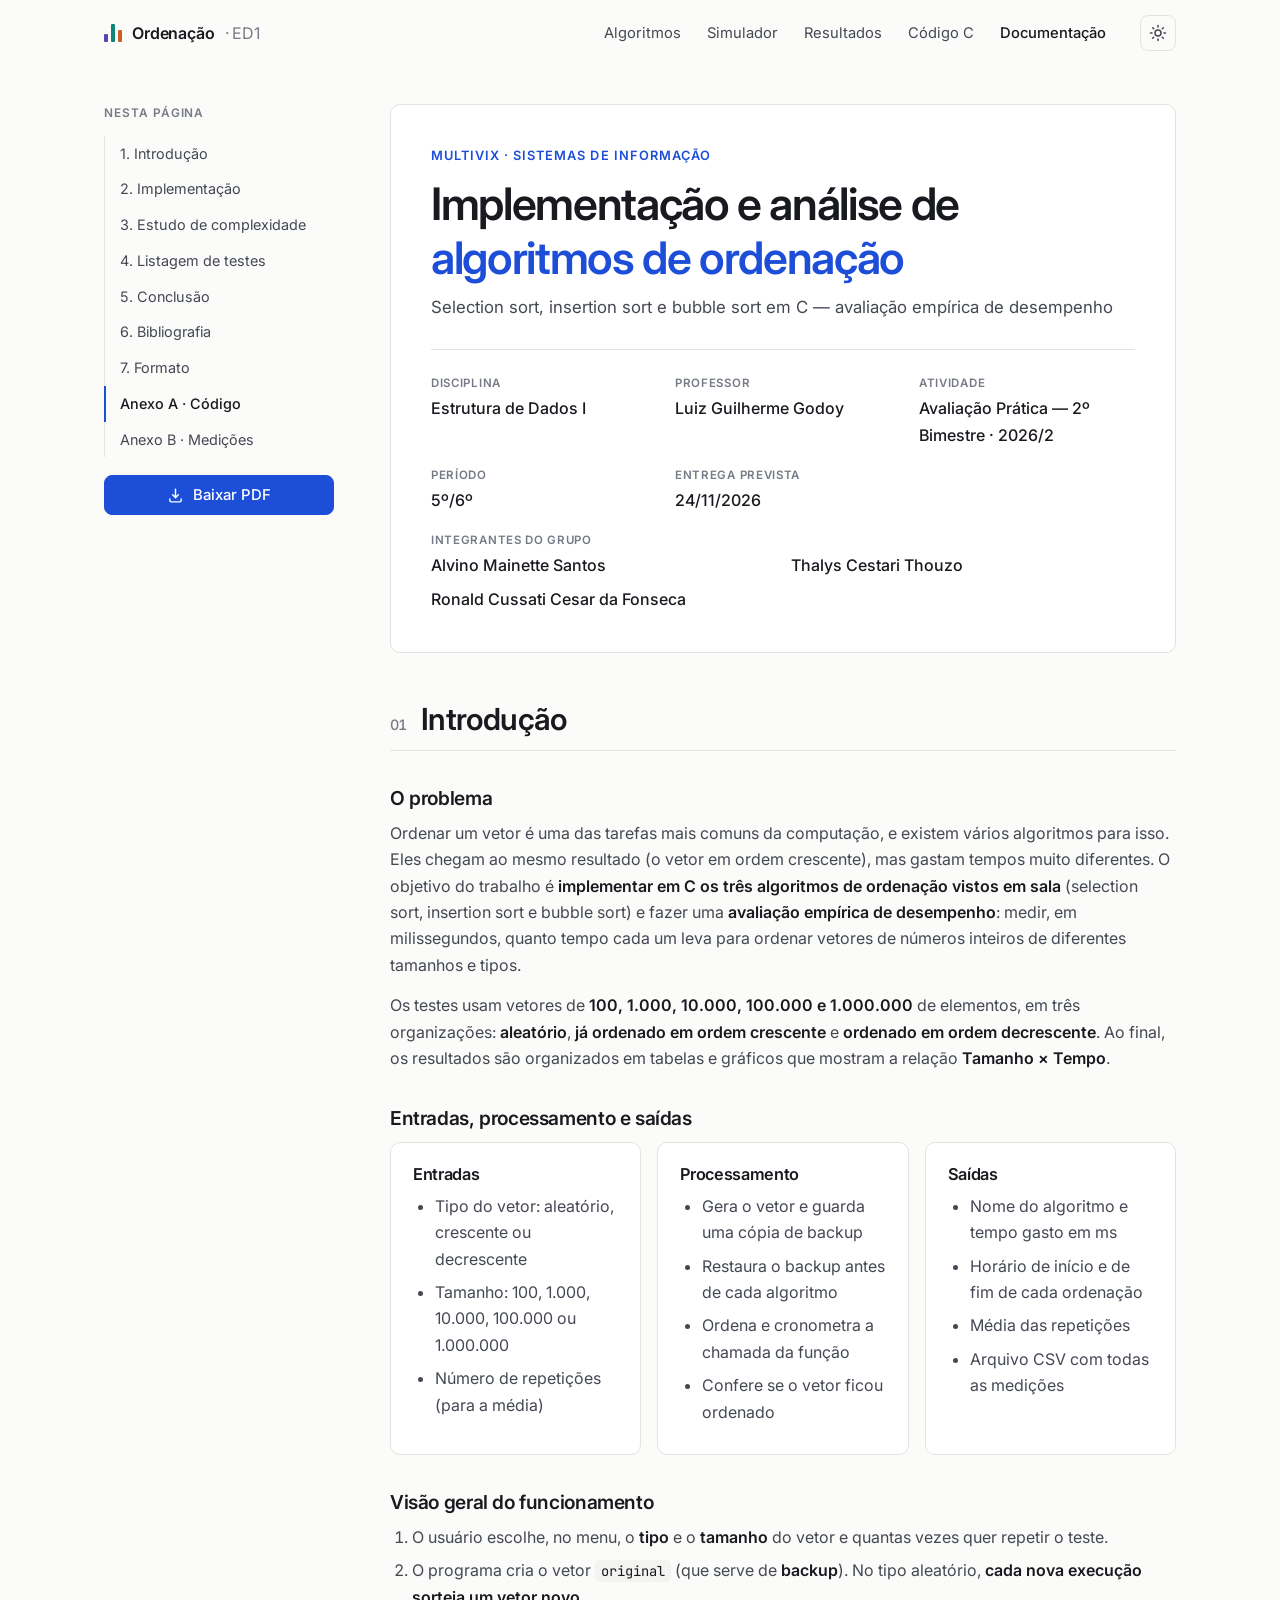
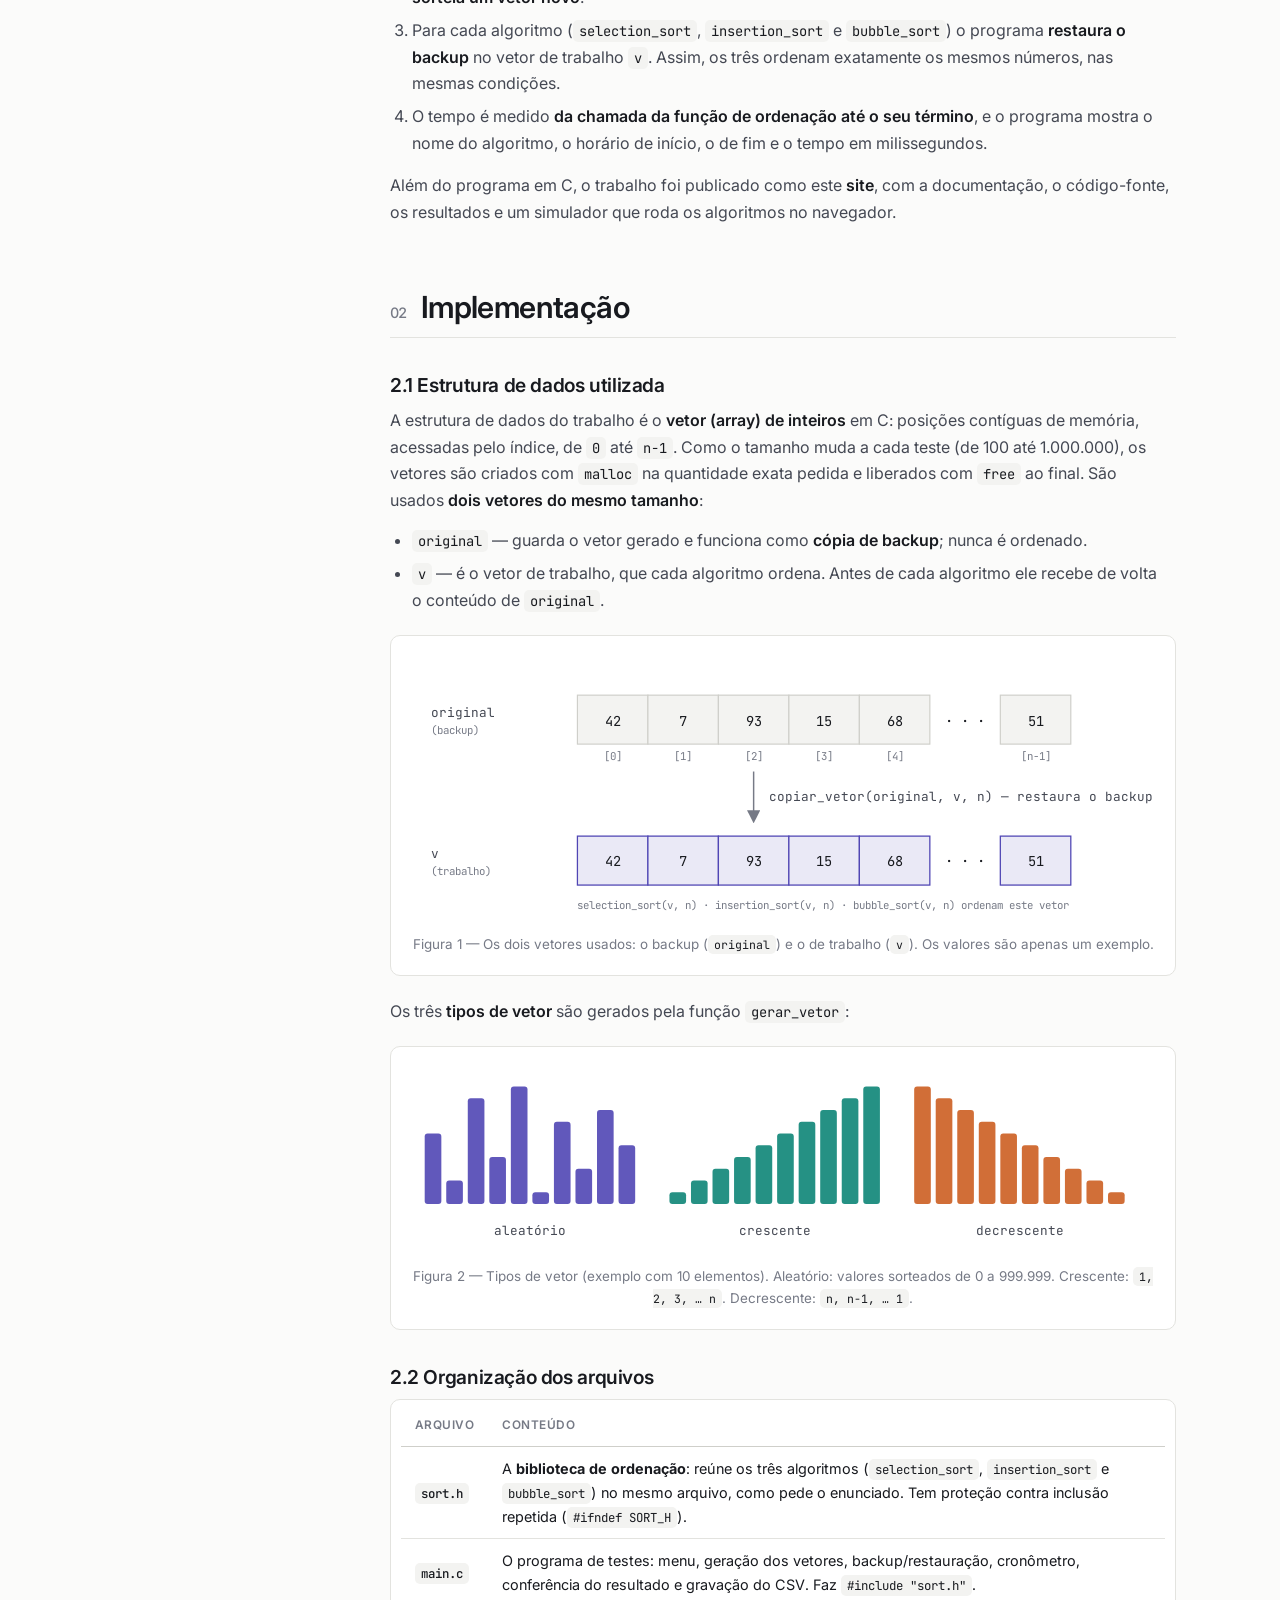
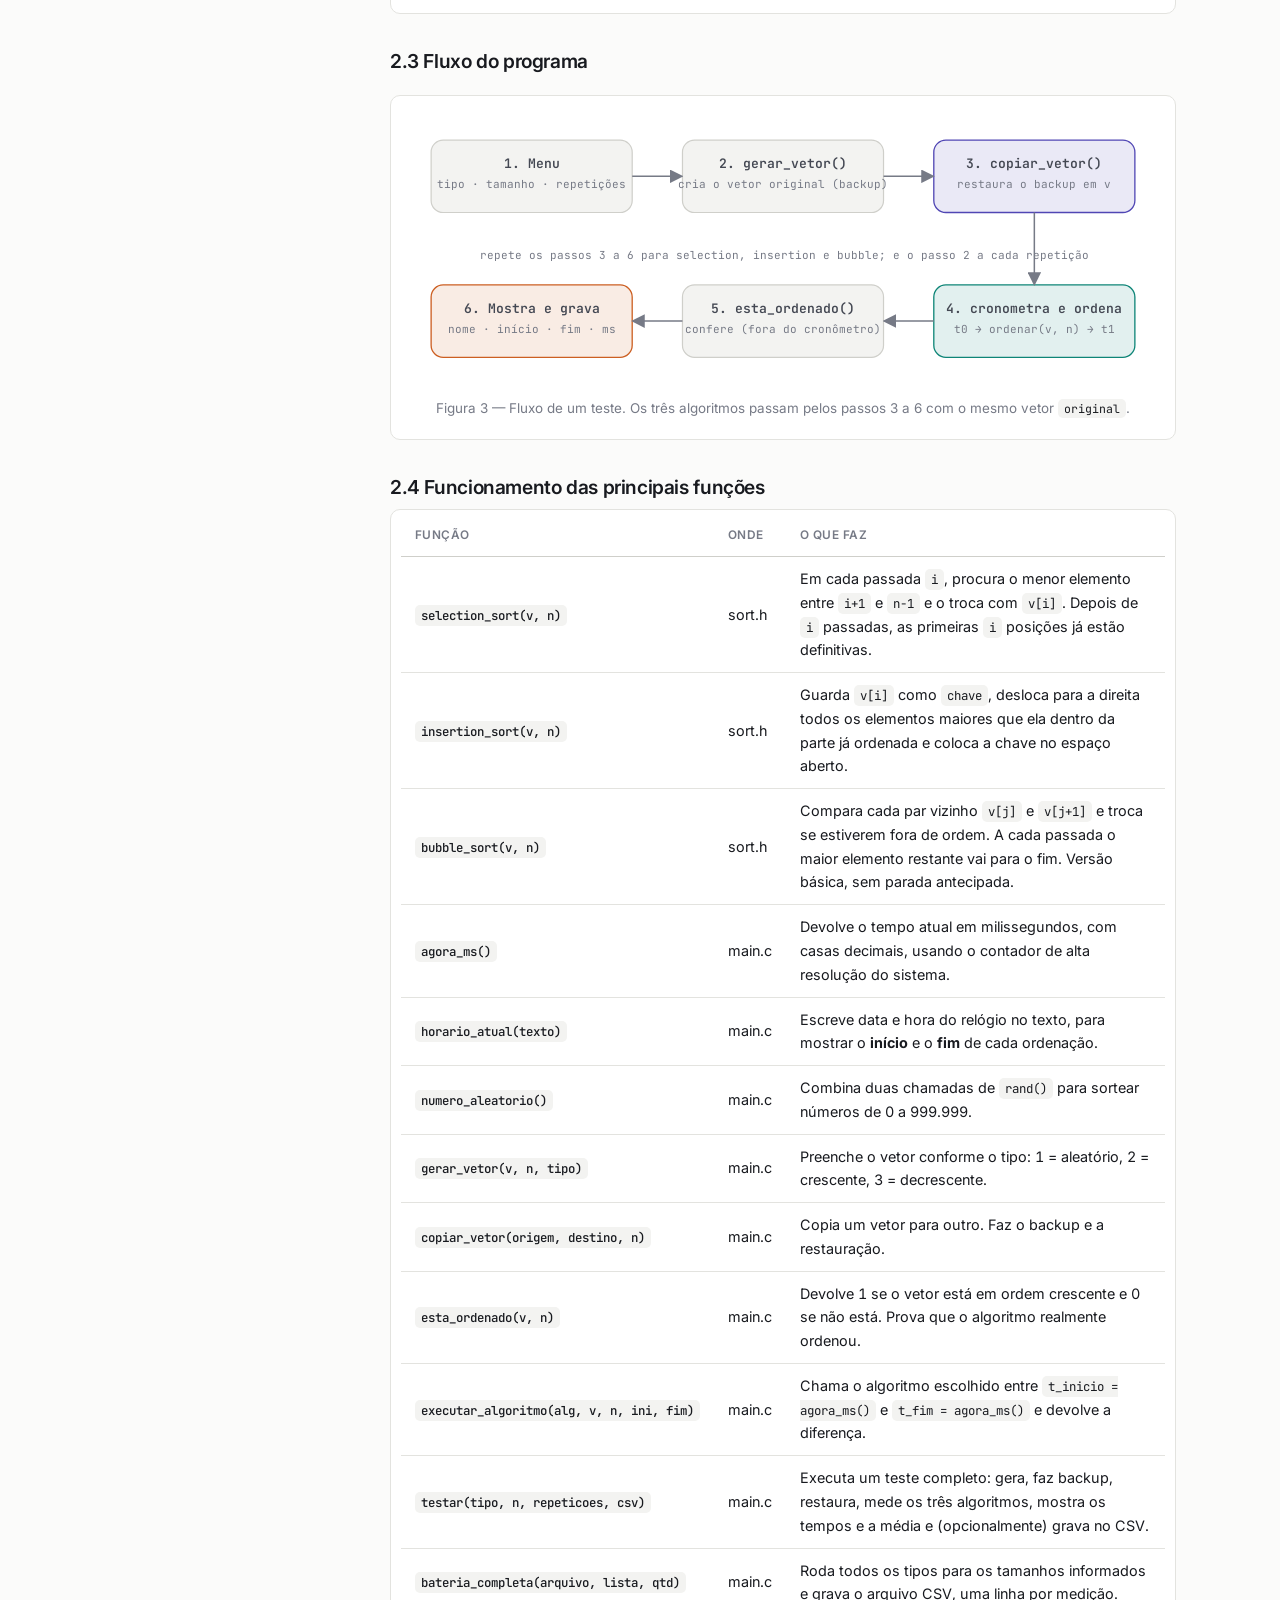
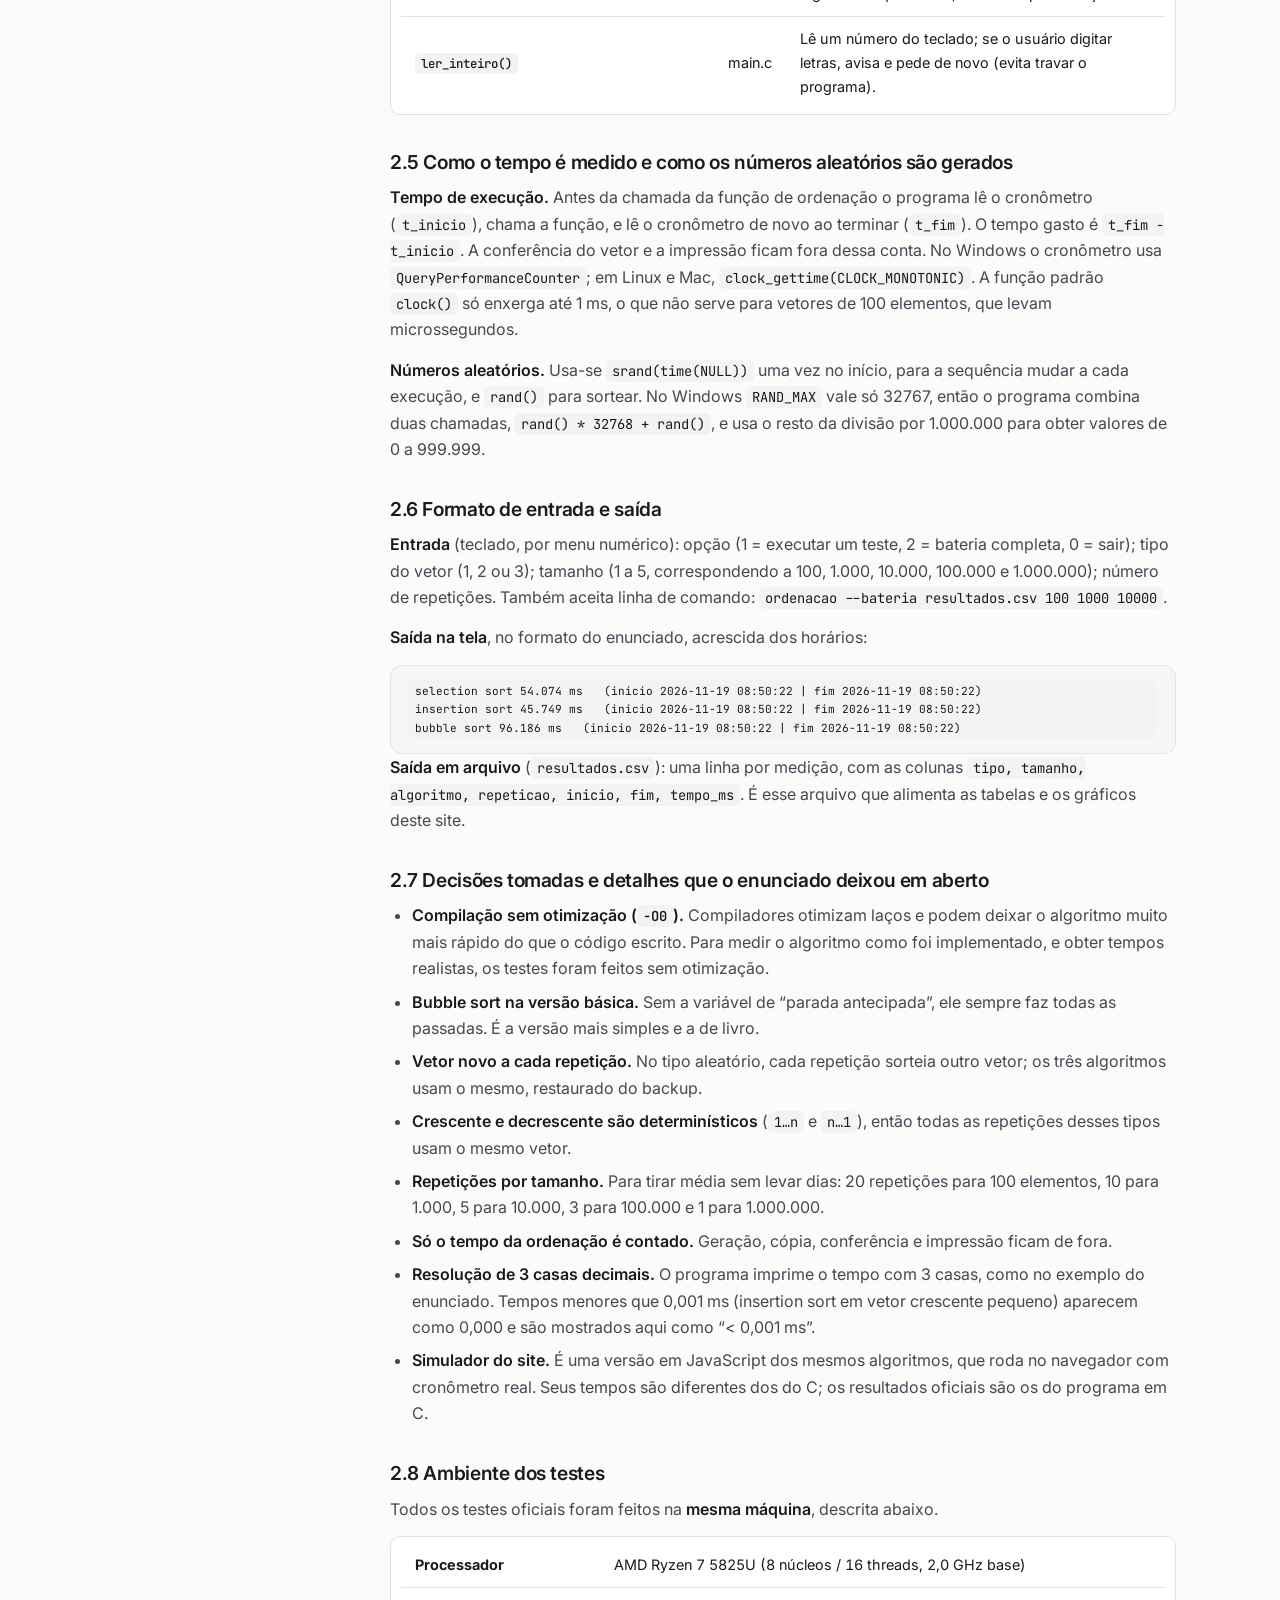
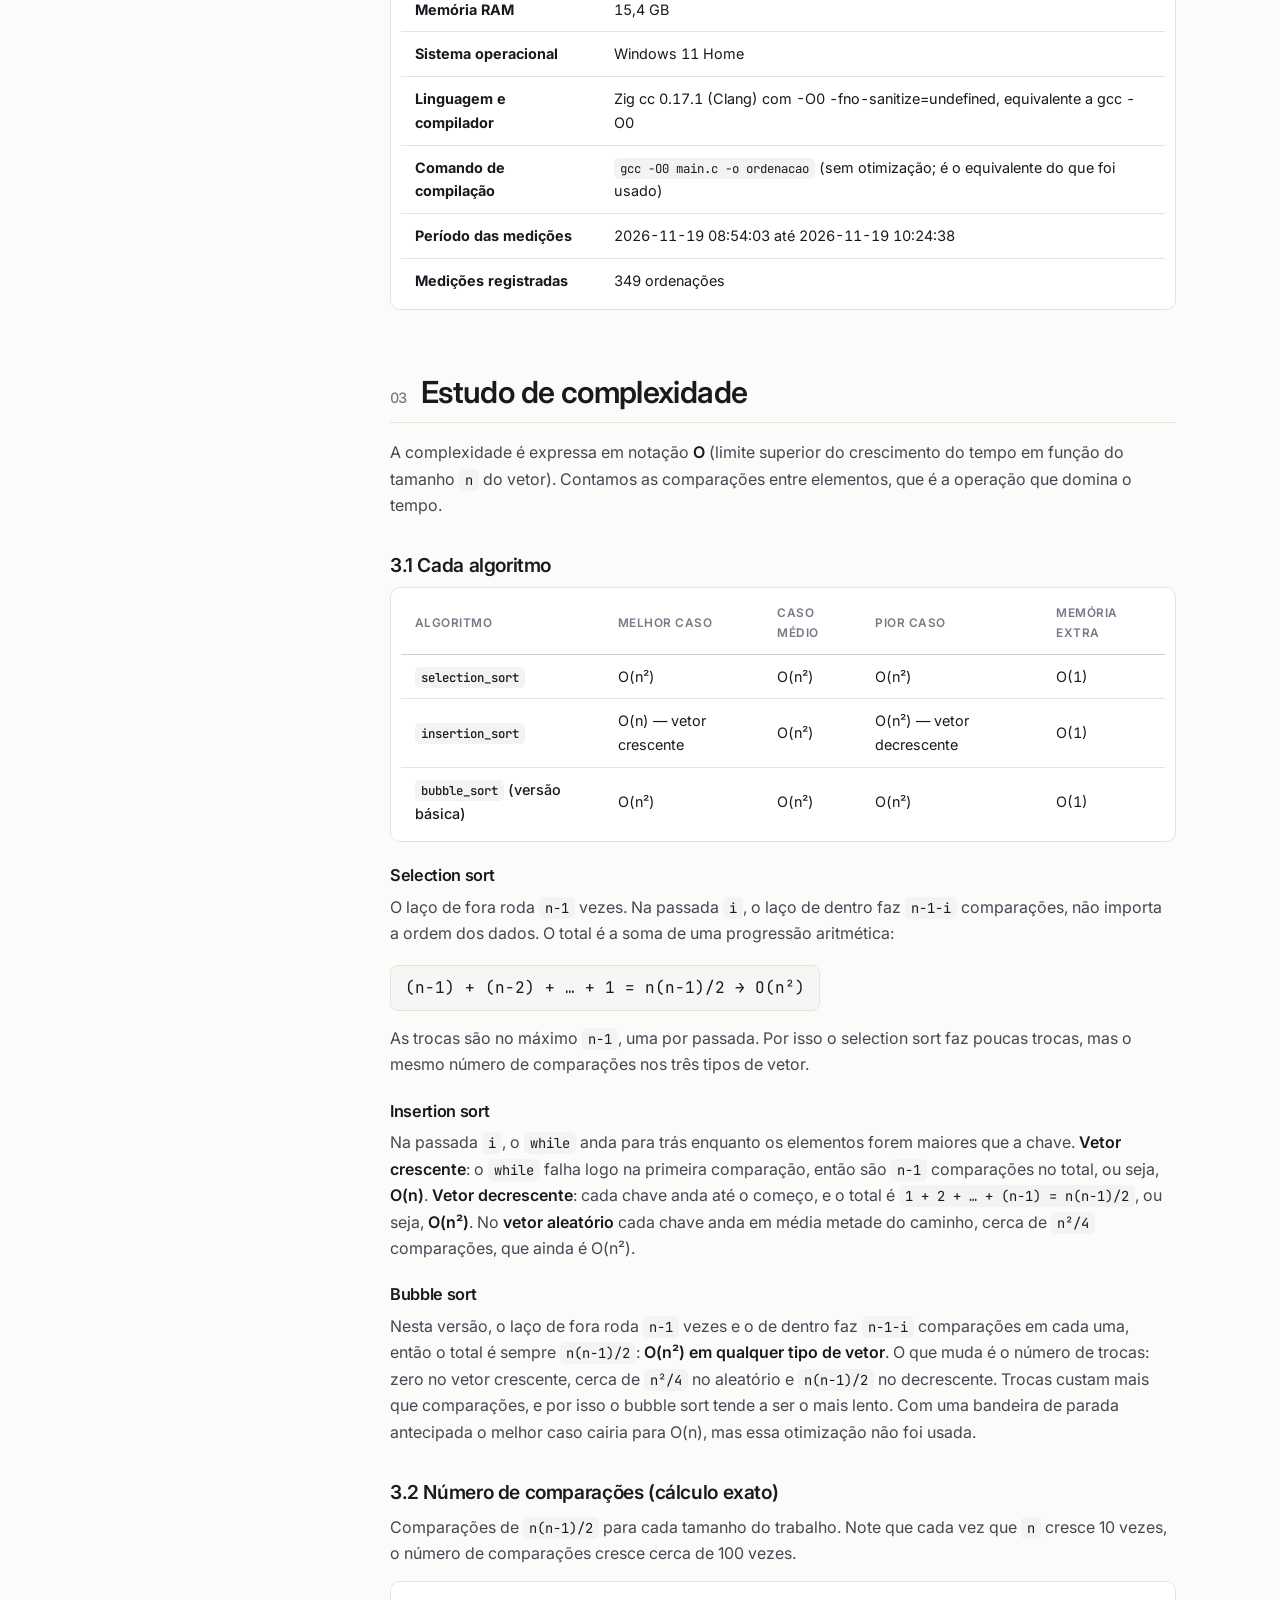
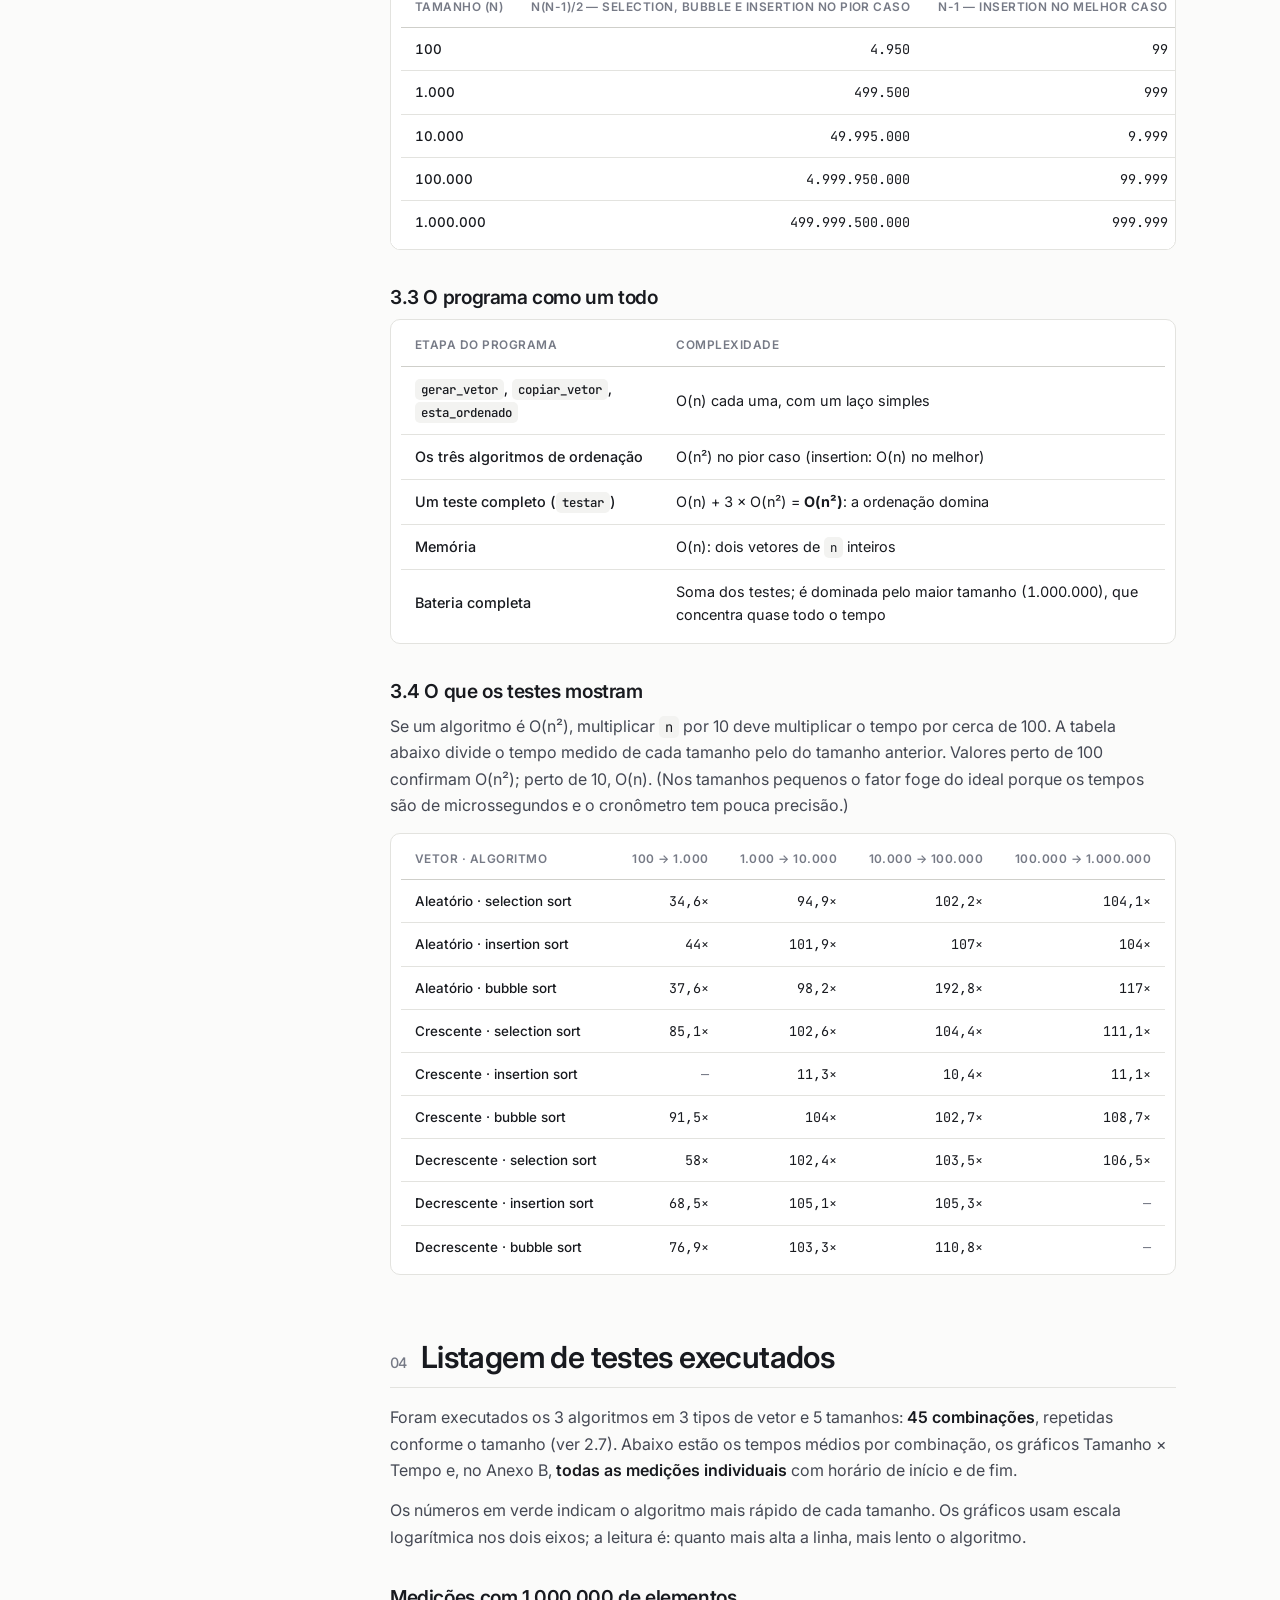
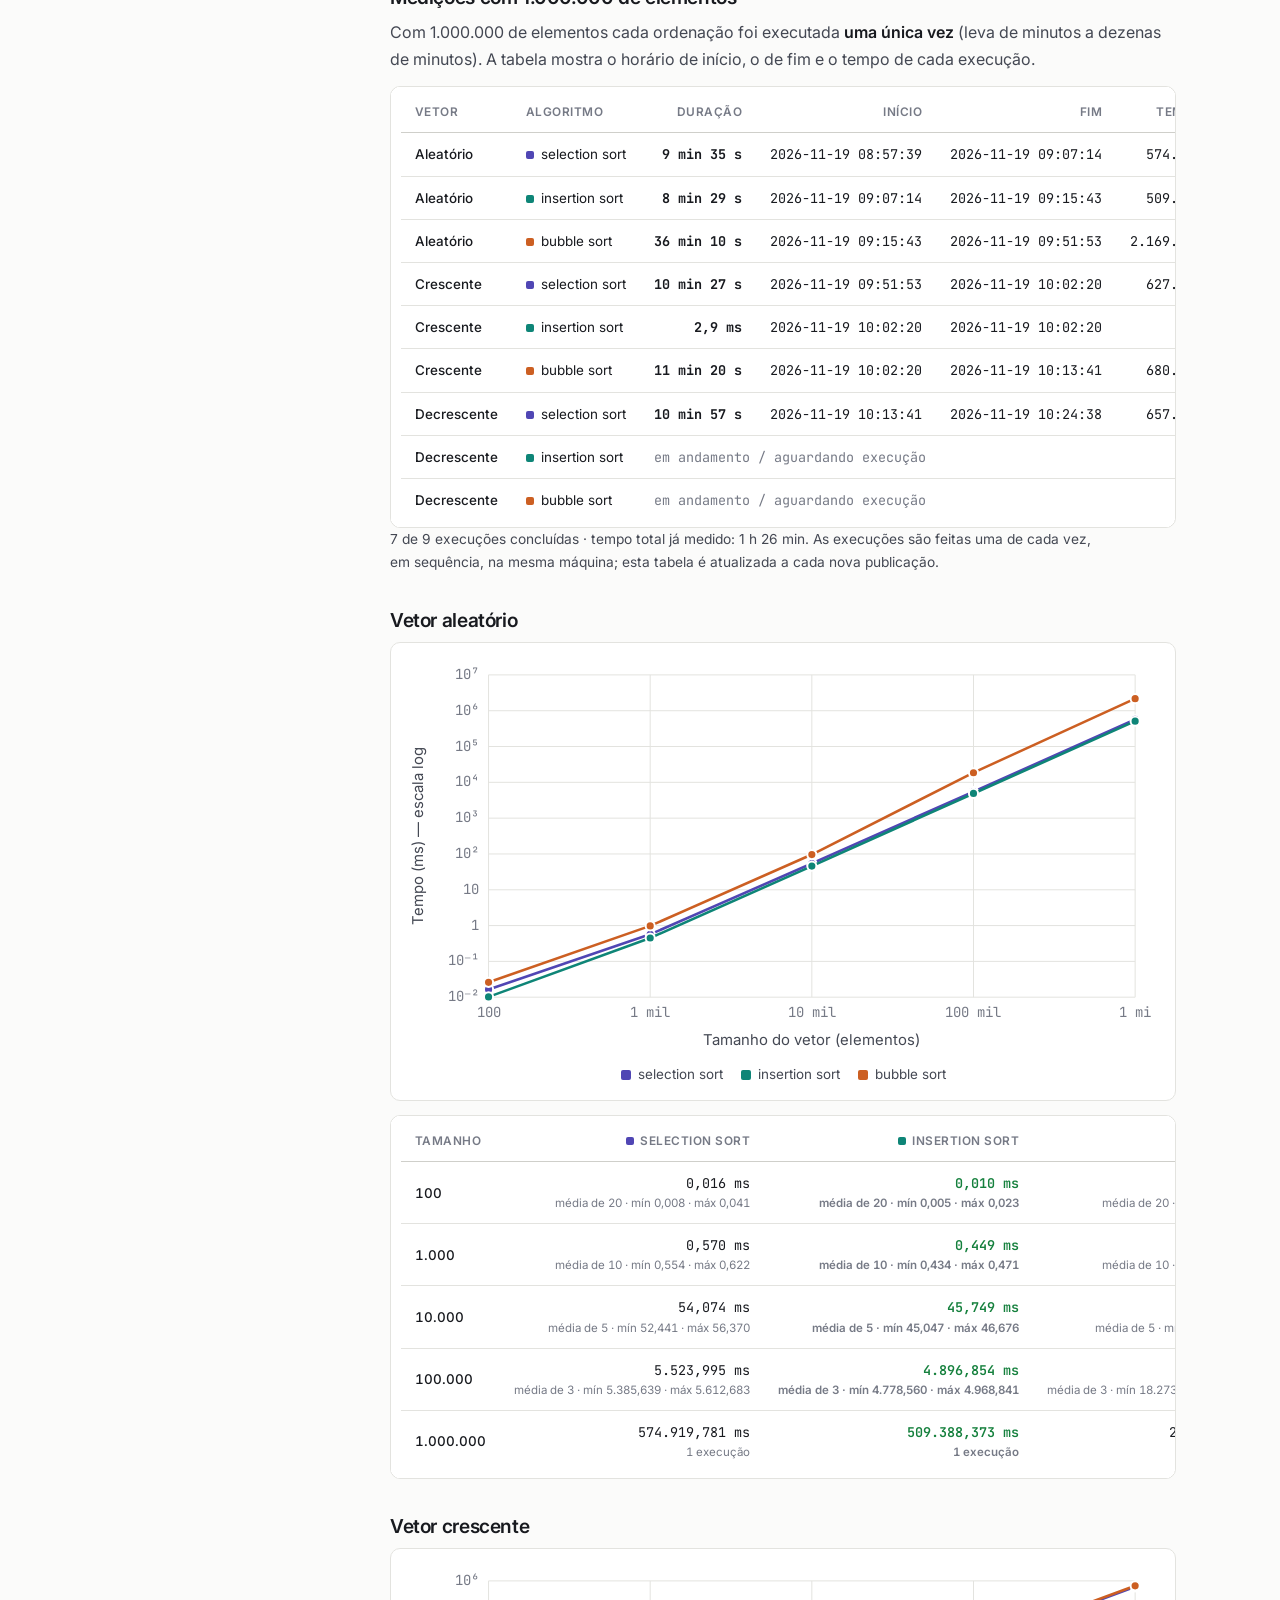
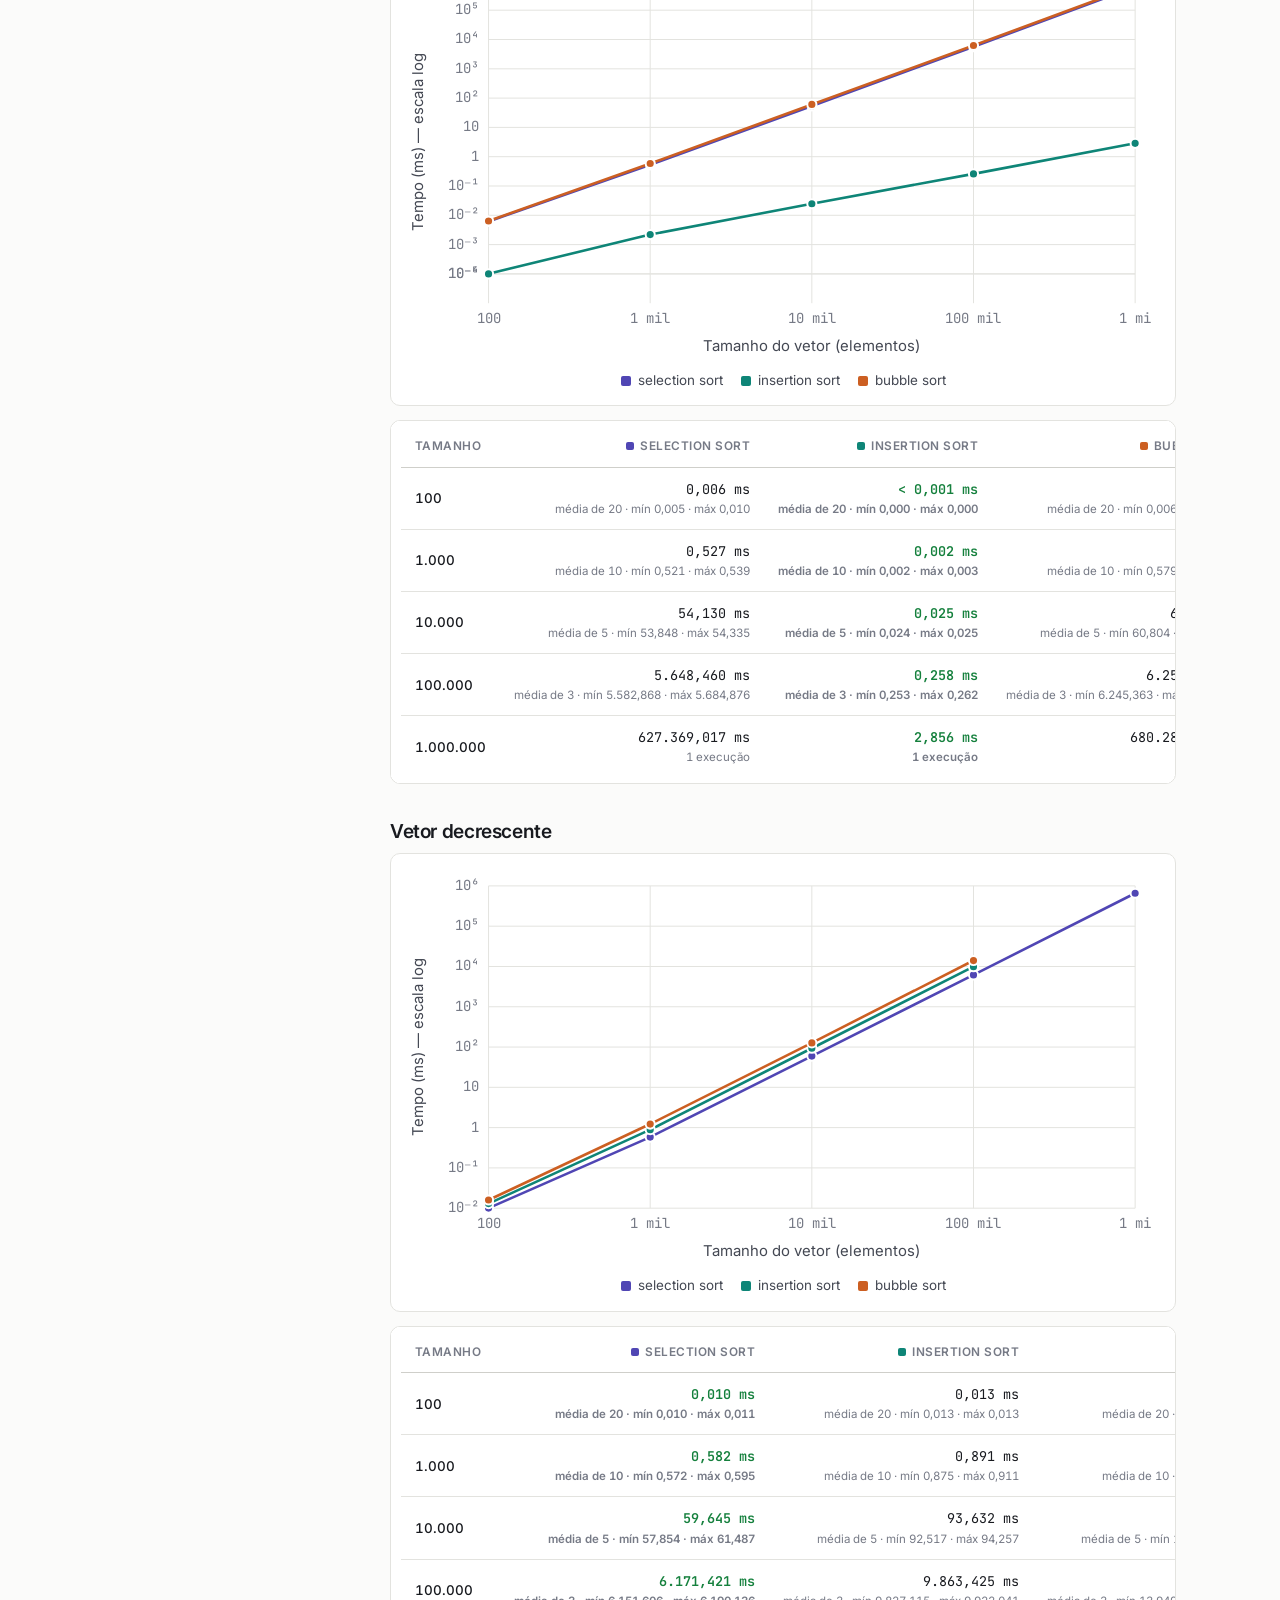
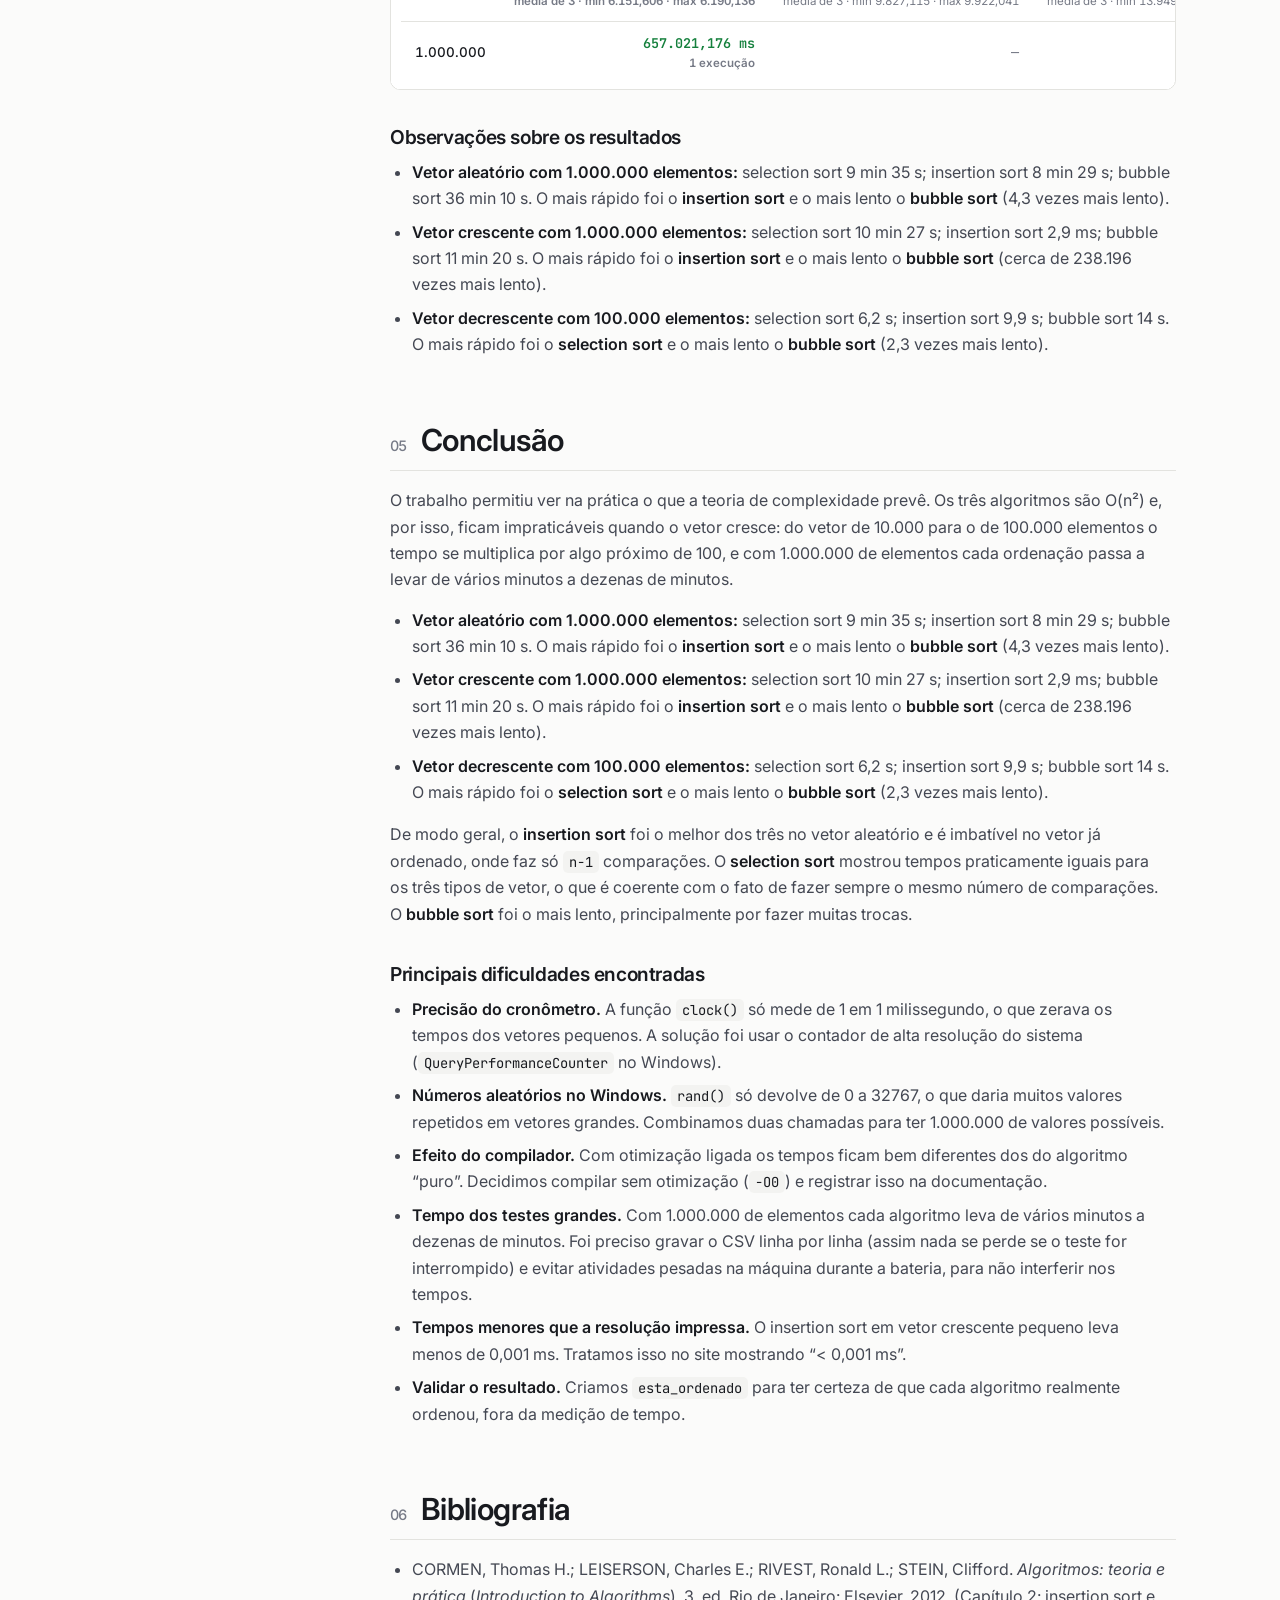
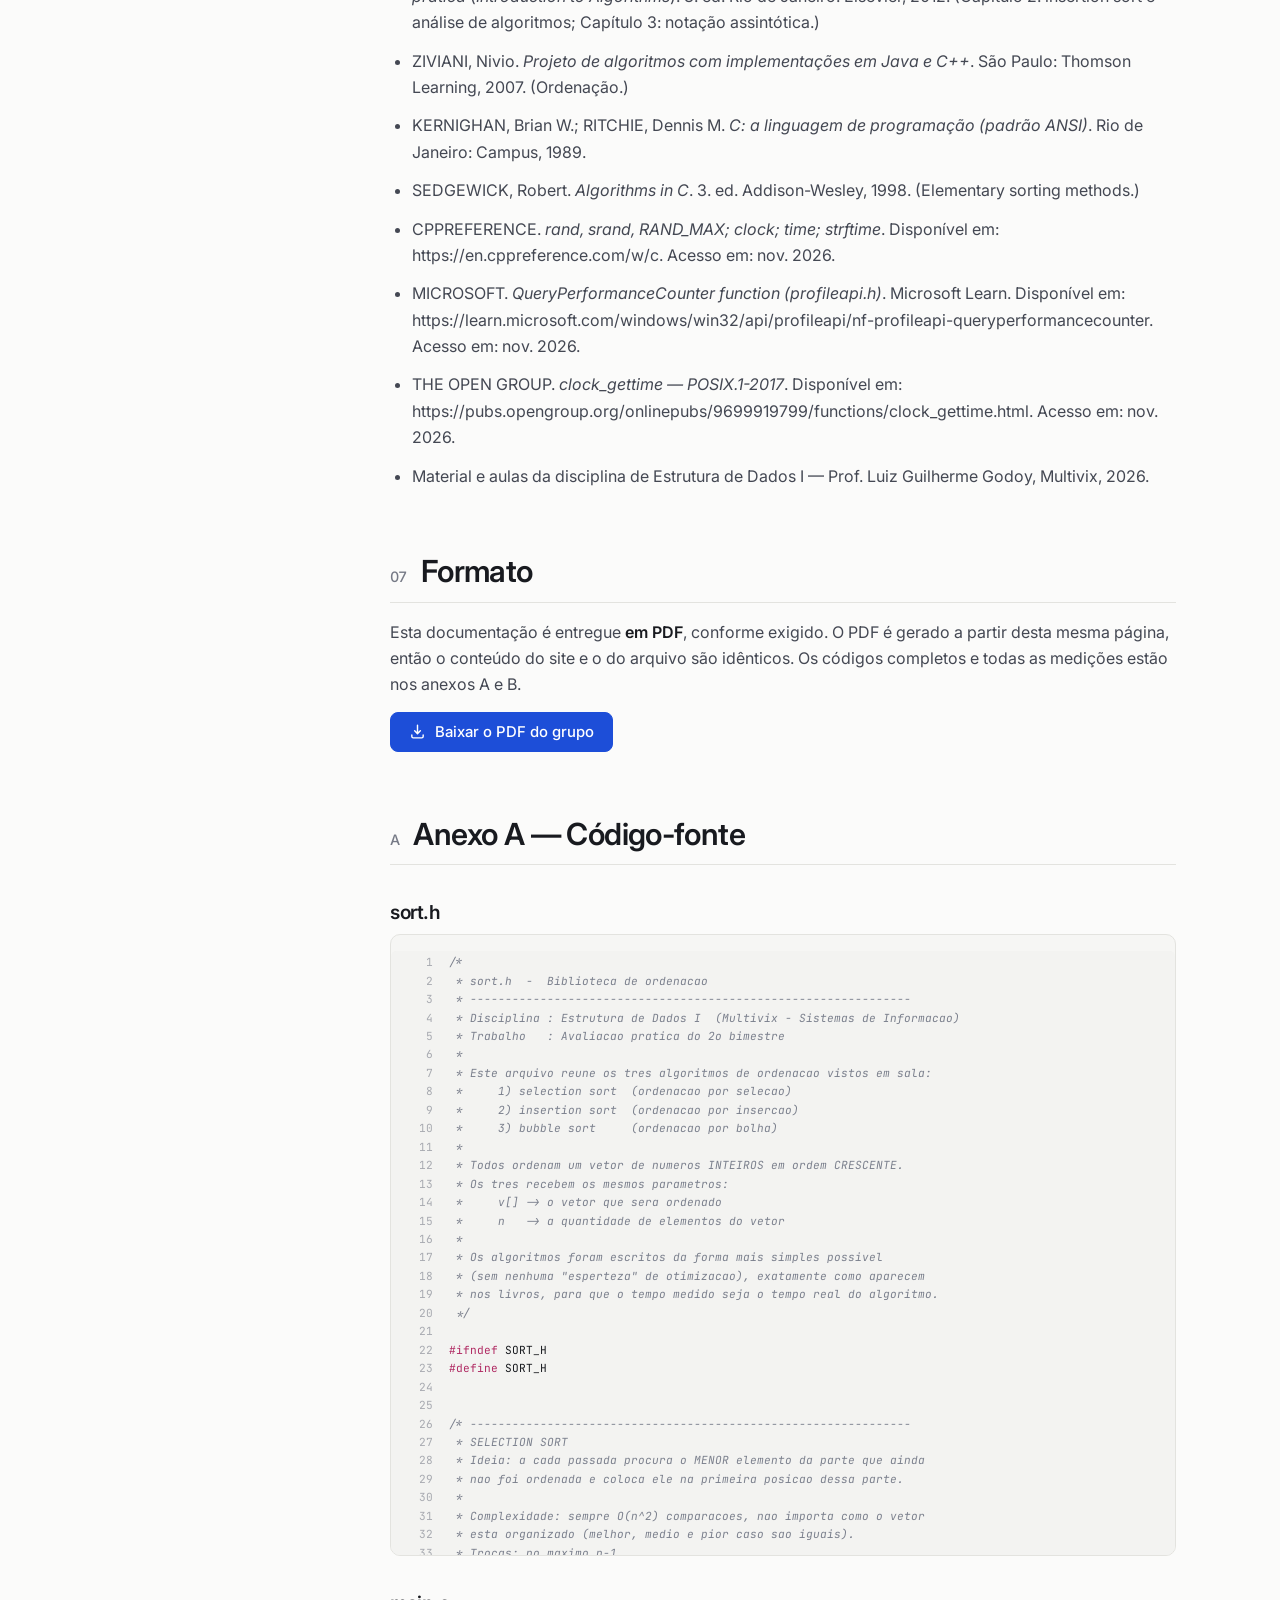
==== commit 8be4f309: "Resultados parciais de 1.000.000 de elementos e tabela de início/fim/duração Co-Authored-By: Claude " ====
--- a/public/documentacao.html
+++ b/public/documentacao.html
@@ -296,6 +296,11 @@
         <p>Foram executados os 3 algoritmos em 3 tipos de vetor e 5 tamanhos: <strong>45 combinações</strong>, repetidas conforme o tamanho (ver 2.7). Abaixo estão os tempos médios por combinação, os gráficos Tamanho × Tempo e, no Anexo B, <strong>todas as medições individuais</strong> com horário de início e de fim.</p>
         <p id="testes-resumo"></p>
 
+        <h3>Medições com 1.000.000 de elementos</h3>
+        <p>Com 1.000.000 de elementos cada ordenação foi executada <strong>uma única vez</strong> (leva de minutos a dezenas de minutos). A tabela mostra o horário de início, o de fim e o tempo de cada execução.</p>
+        <div class="tabela-wrap cartao" style="padding:6px 10px"><table class="tabela" id="grandes-tab"></table></div>
+        <p class="nota" id="grandes-resumo"></p>
+
         <div id="testes-blocos"></div>
 
         <h3>Observações sobre os resultados</h3>
@@ -375,6 +380,7 @@
   <script src="js/config.js"></script>
   <script src="js/common.js"></script>
   <script src="js/charts.js"></script>
+  <script src="js/grandes.js"></script>
   <script src="js/codeview.js"></script>
   <script src="js/doc.js"></script>
 </body>
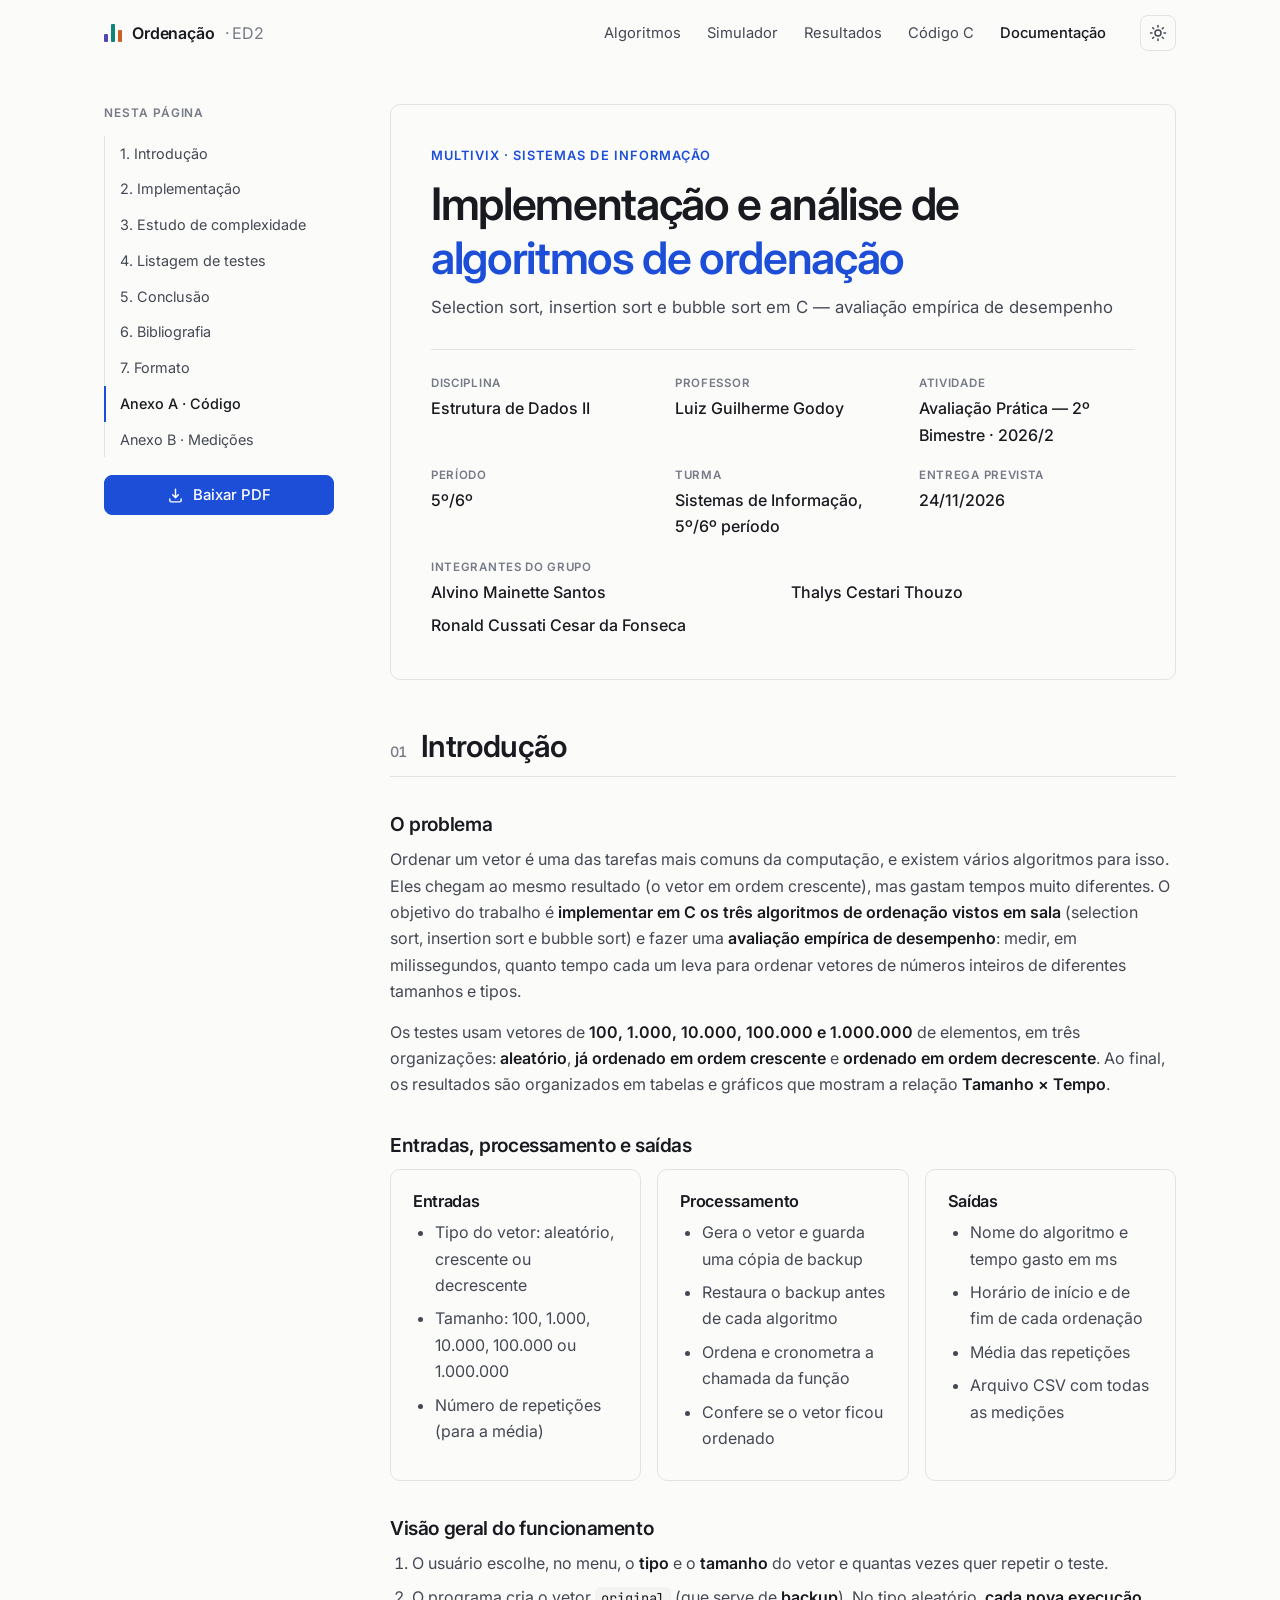
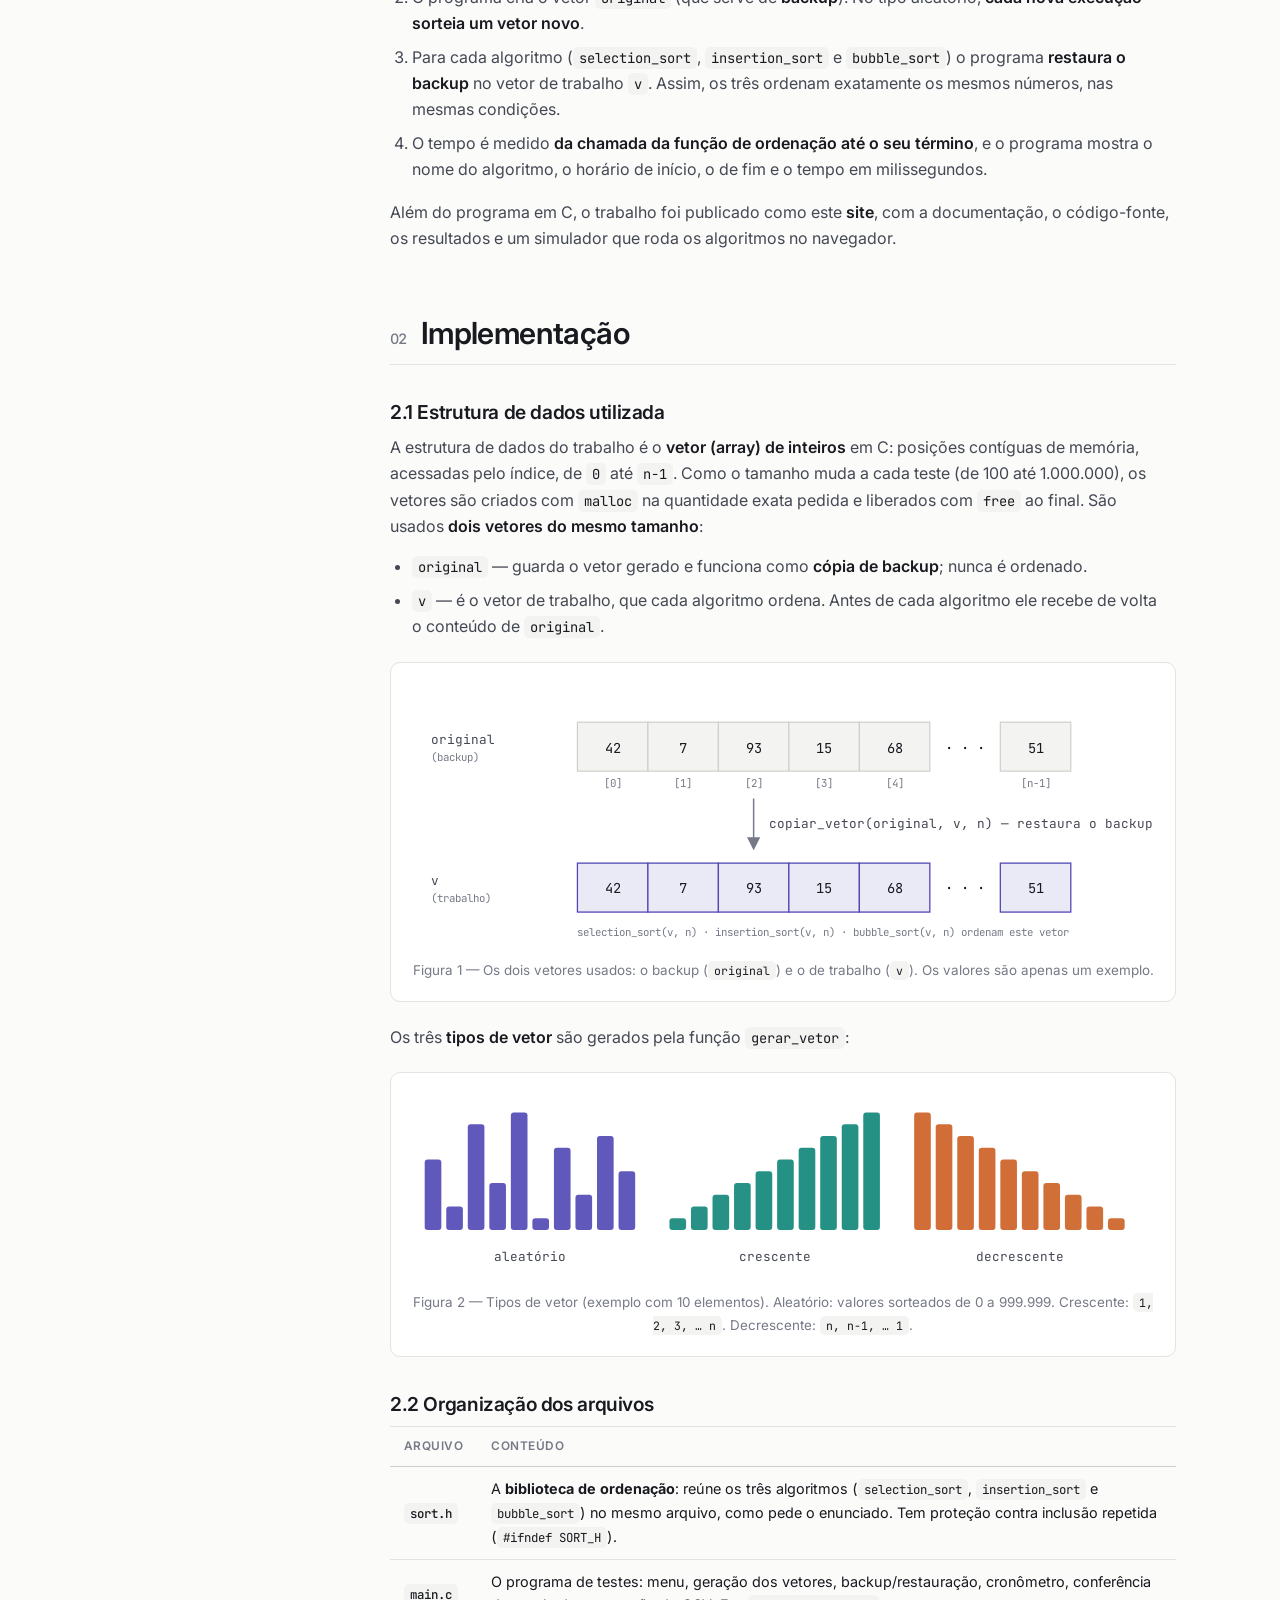
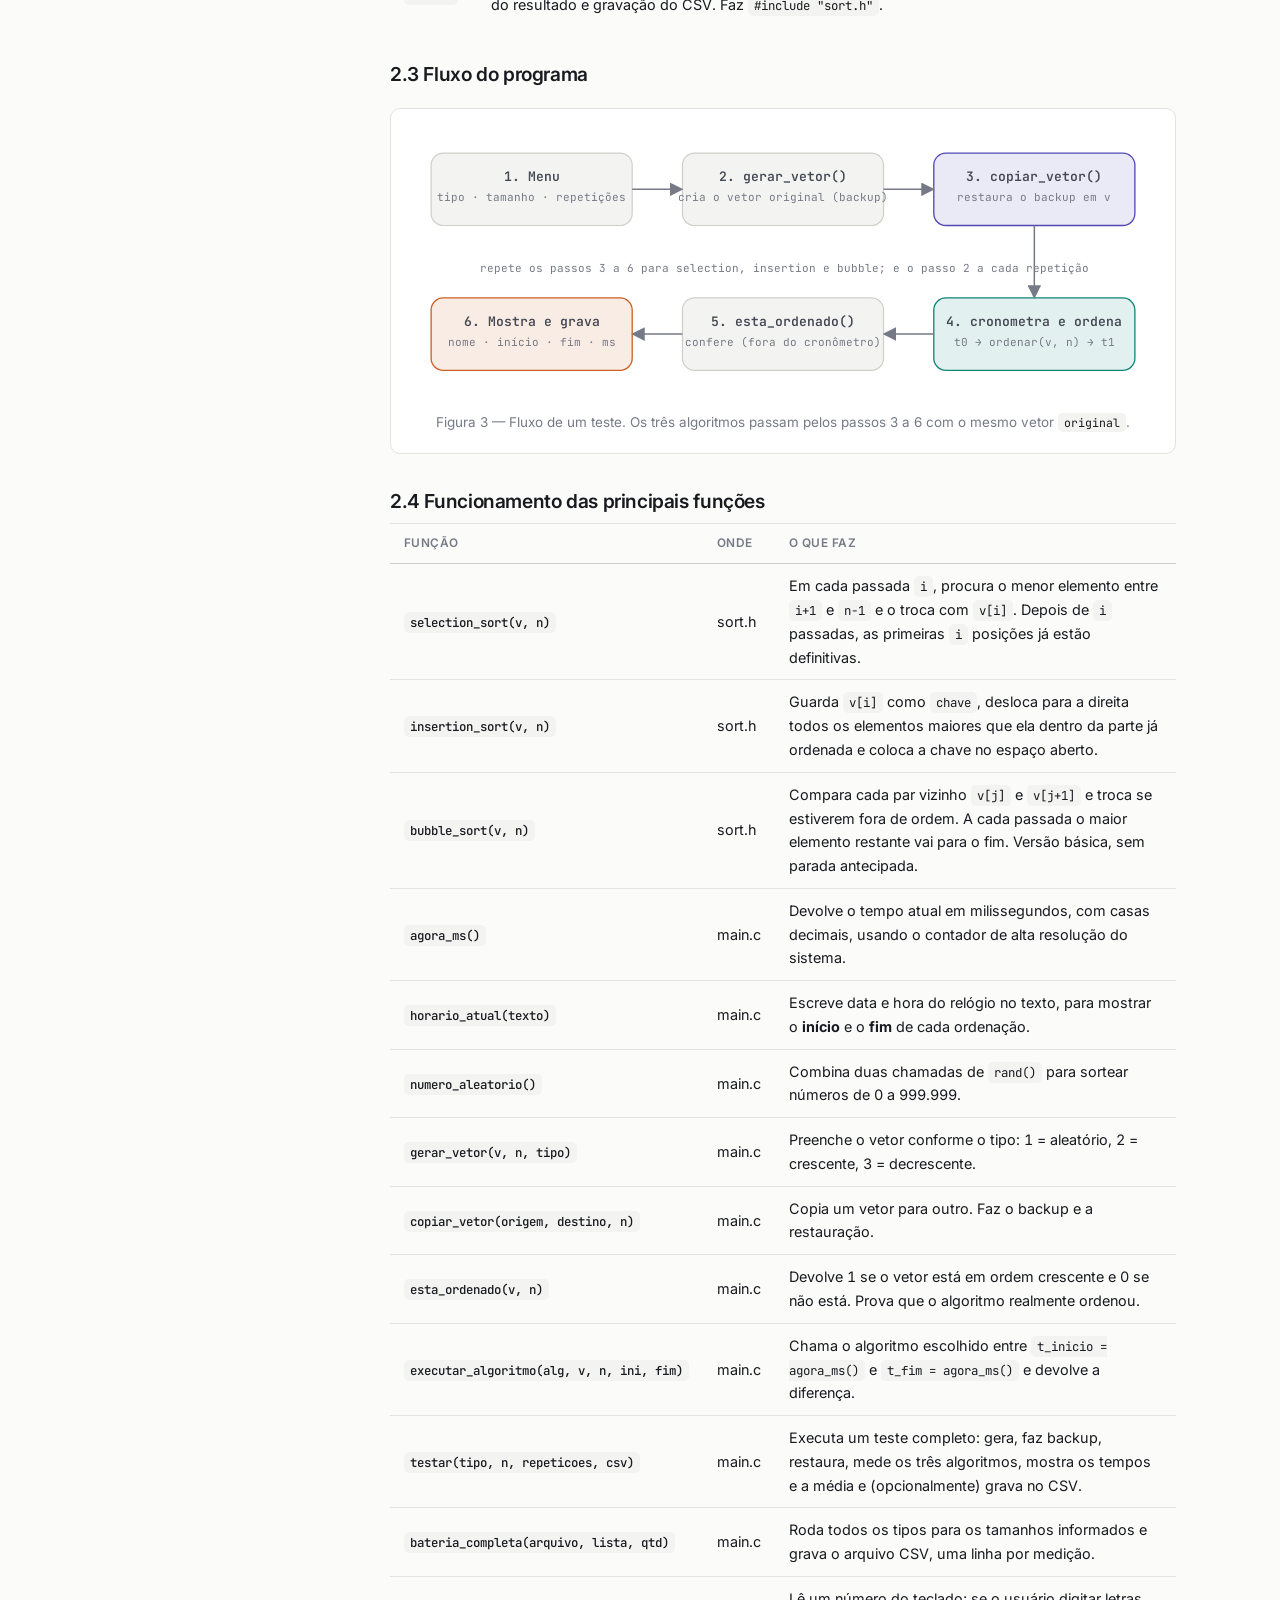
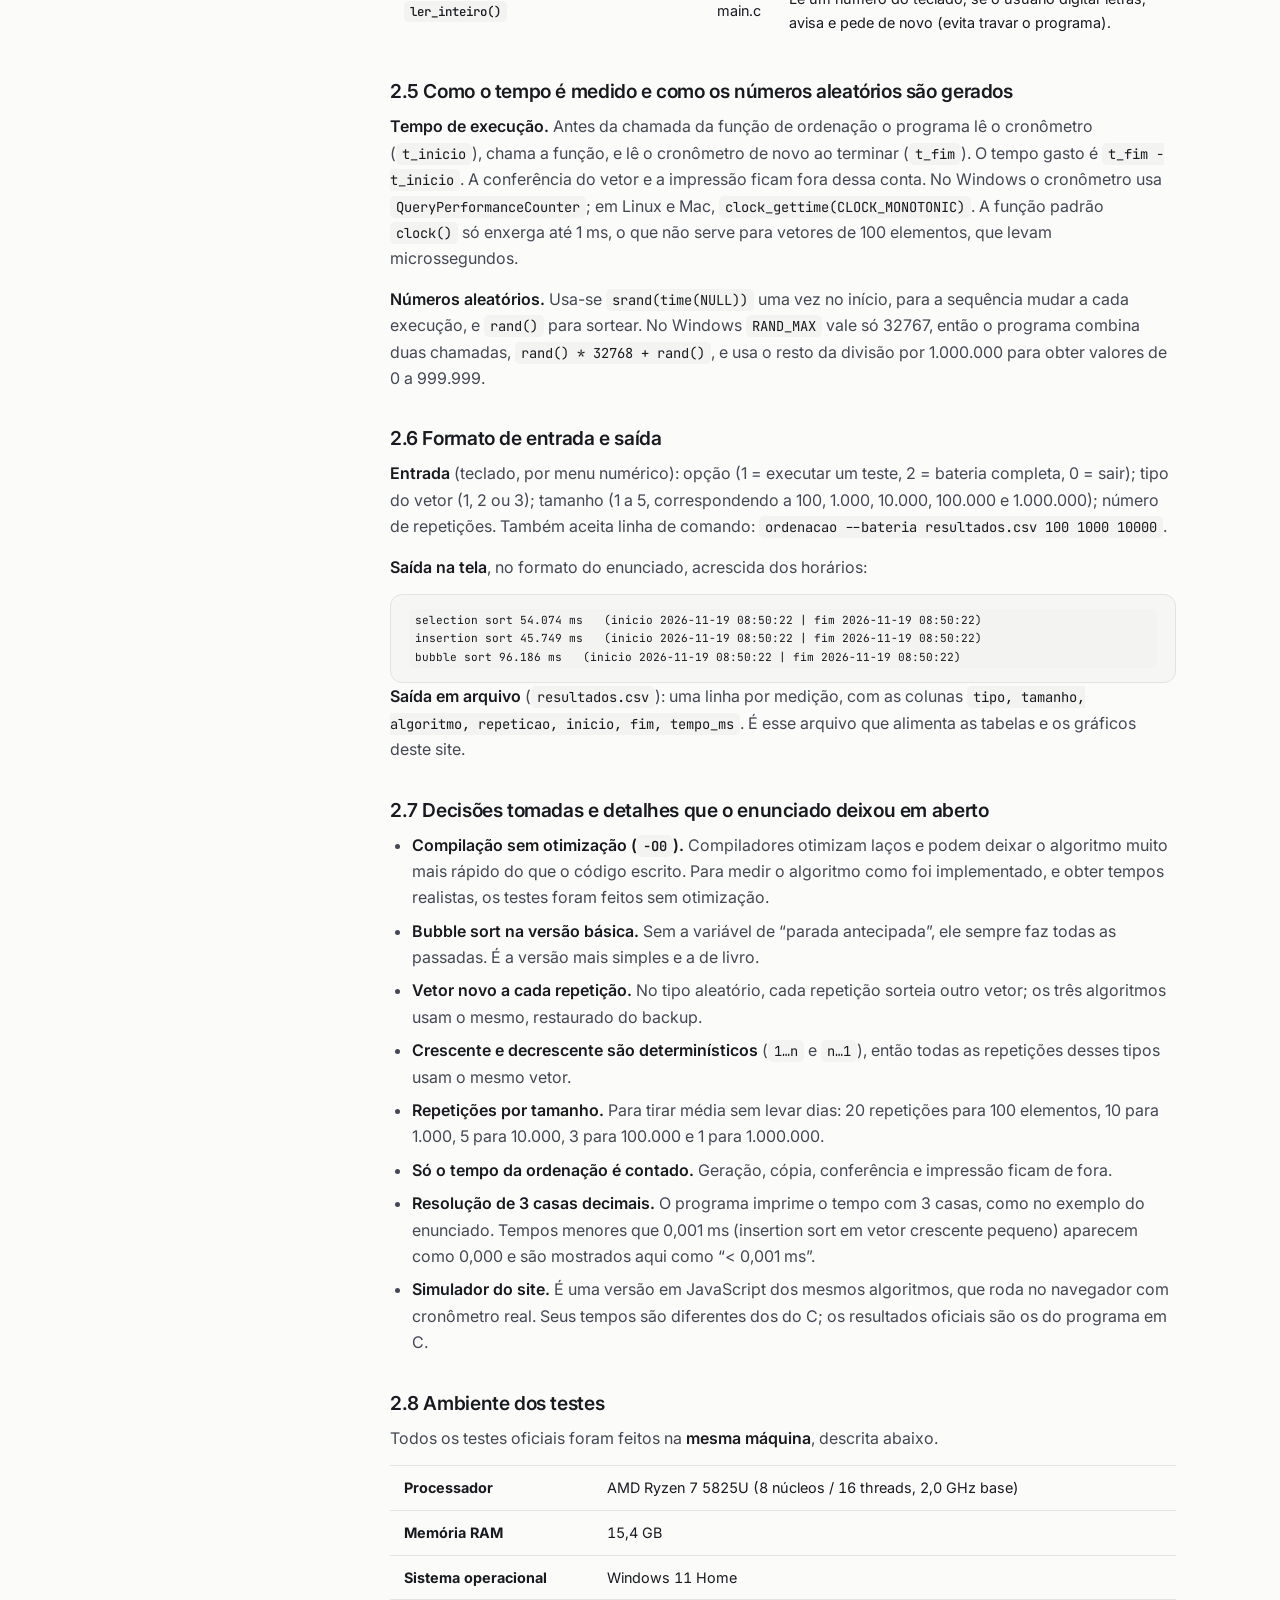
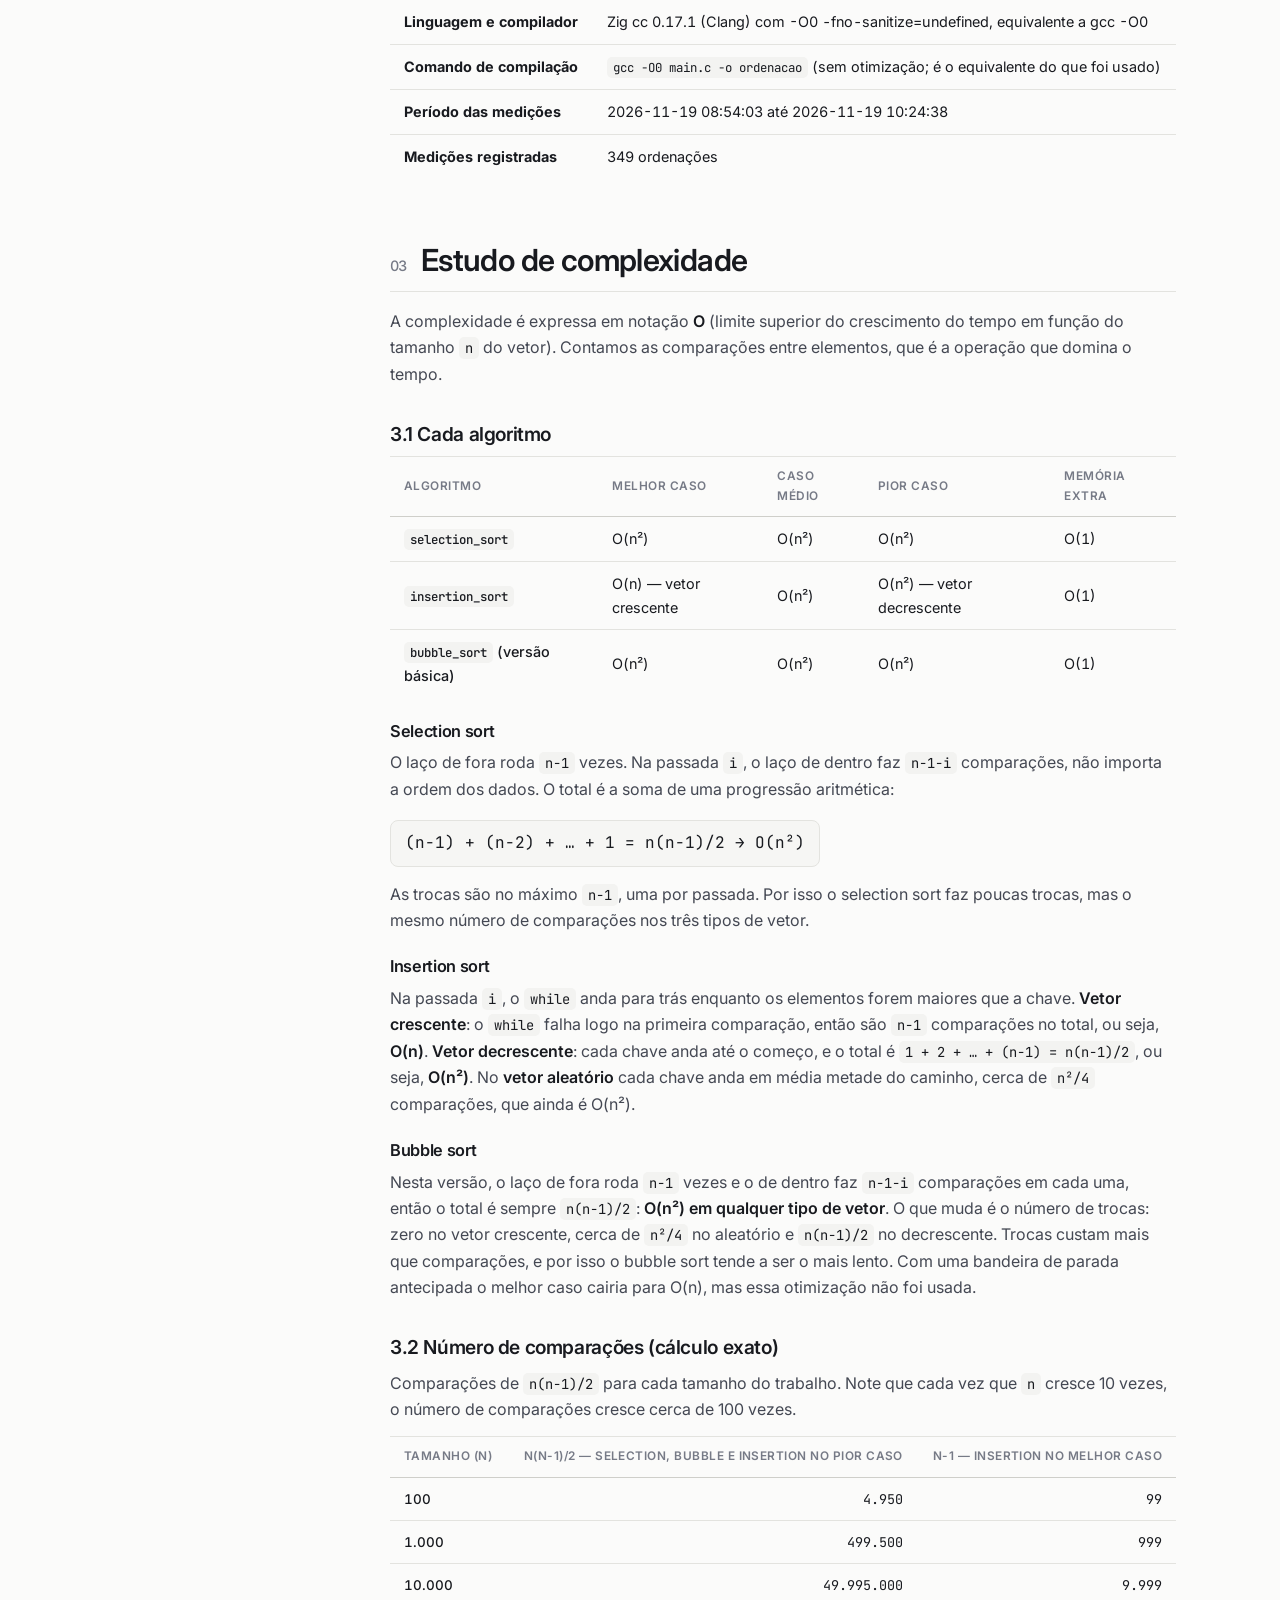
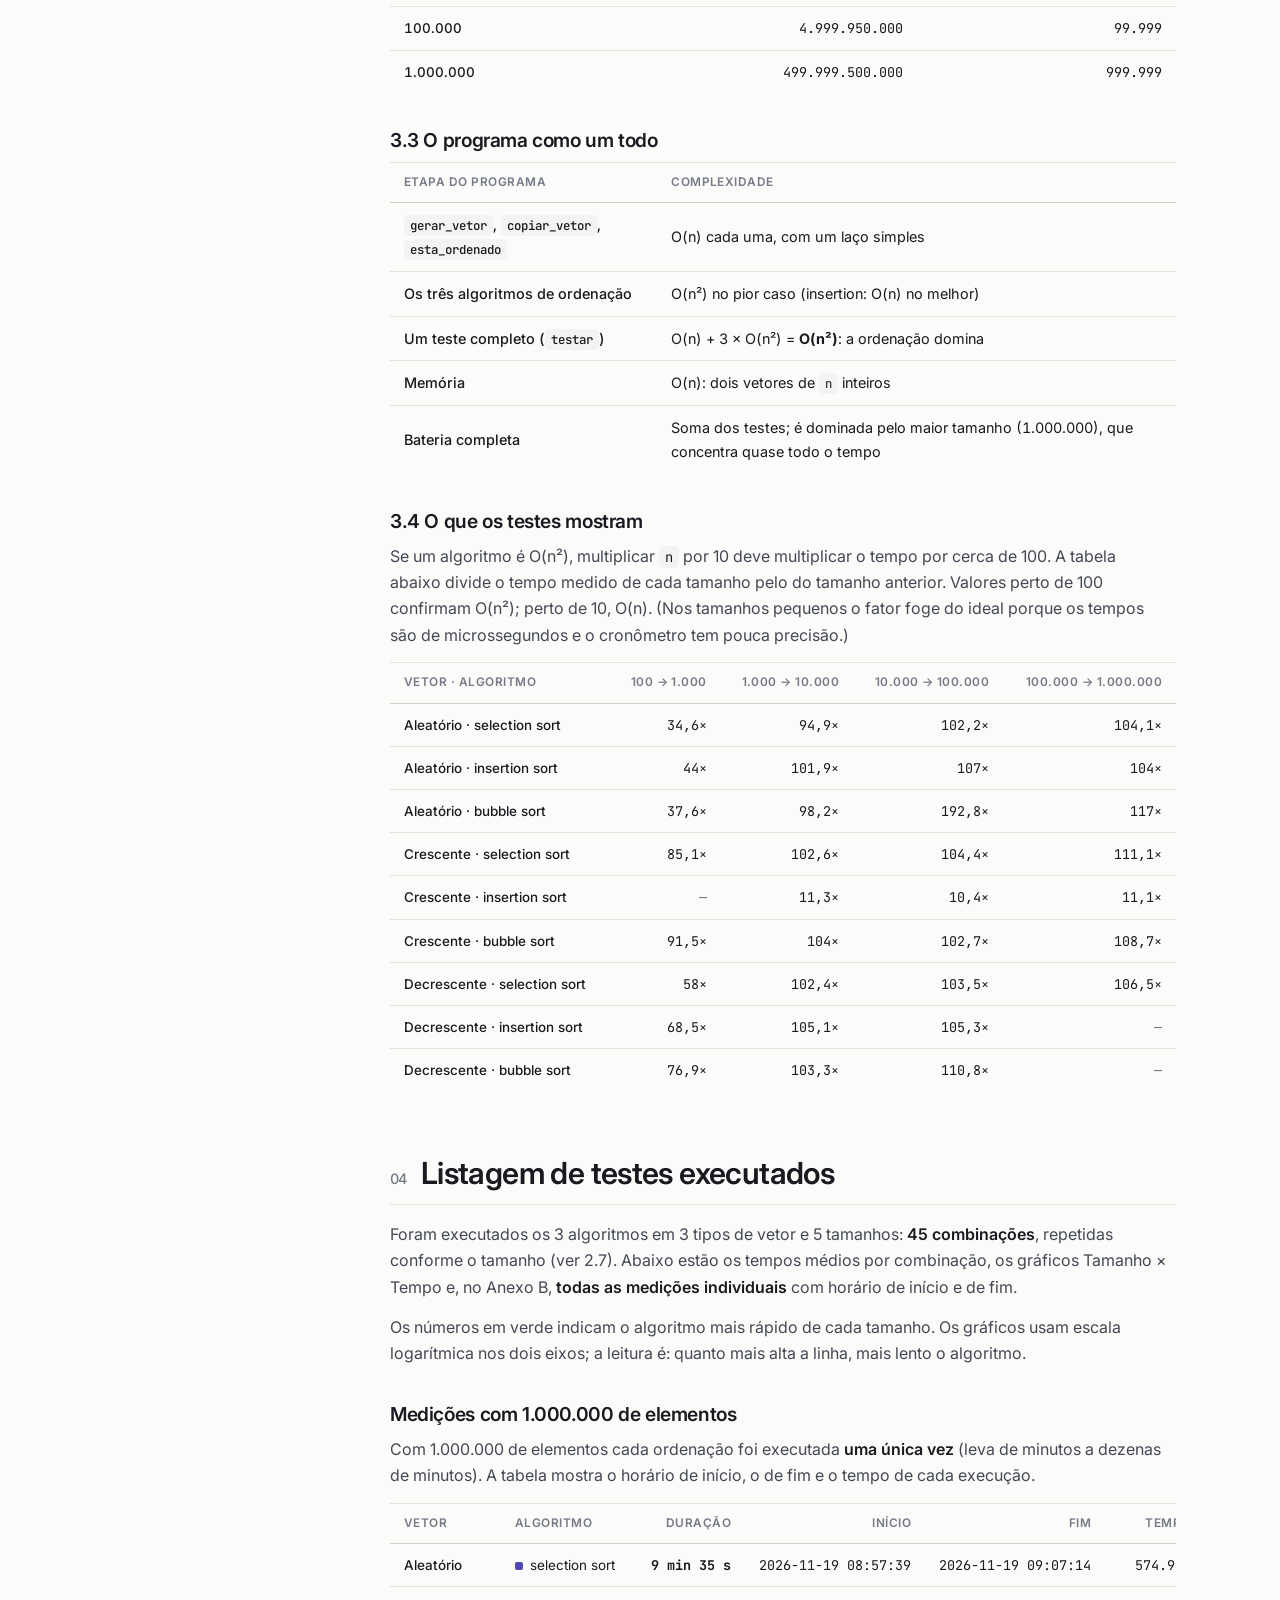
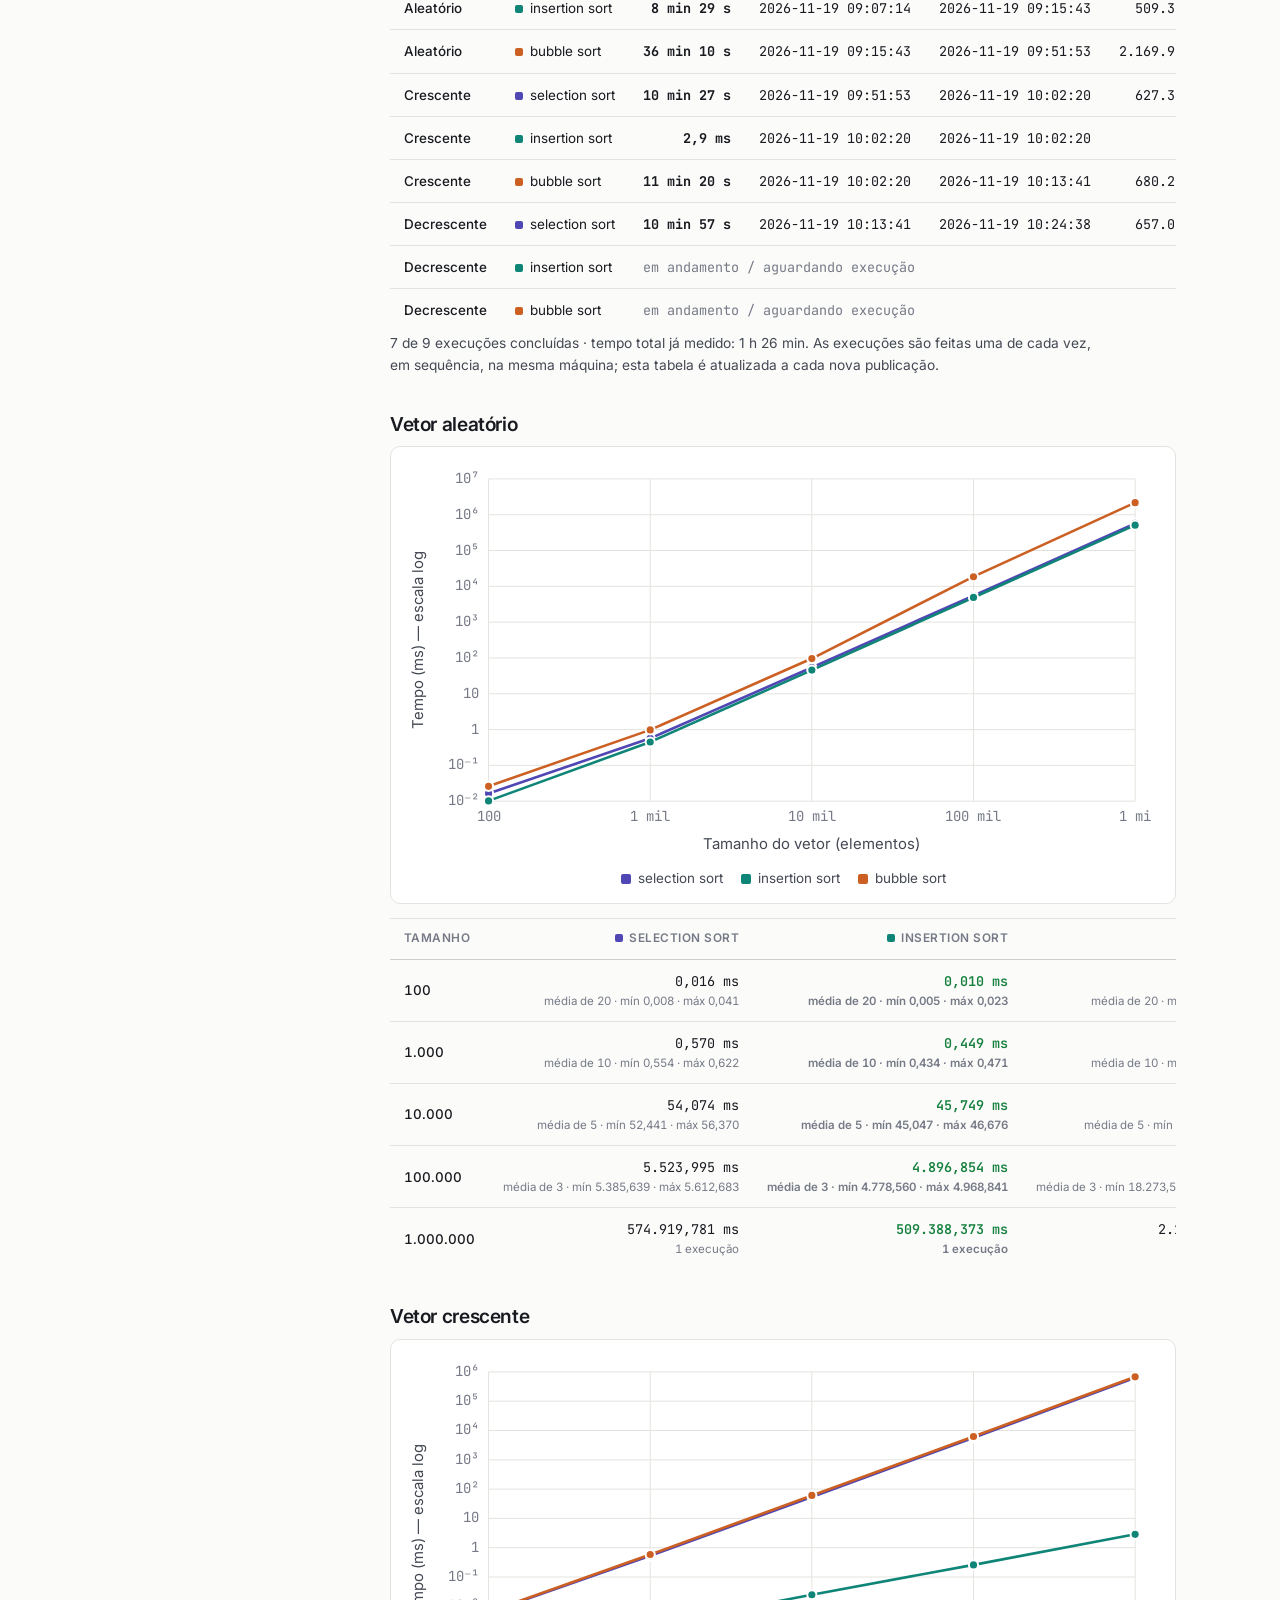
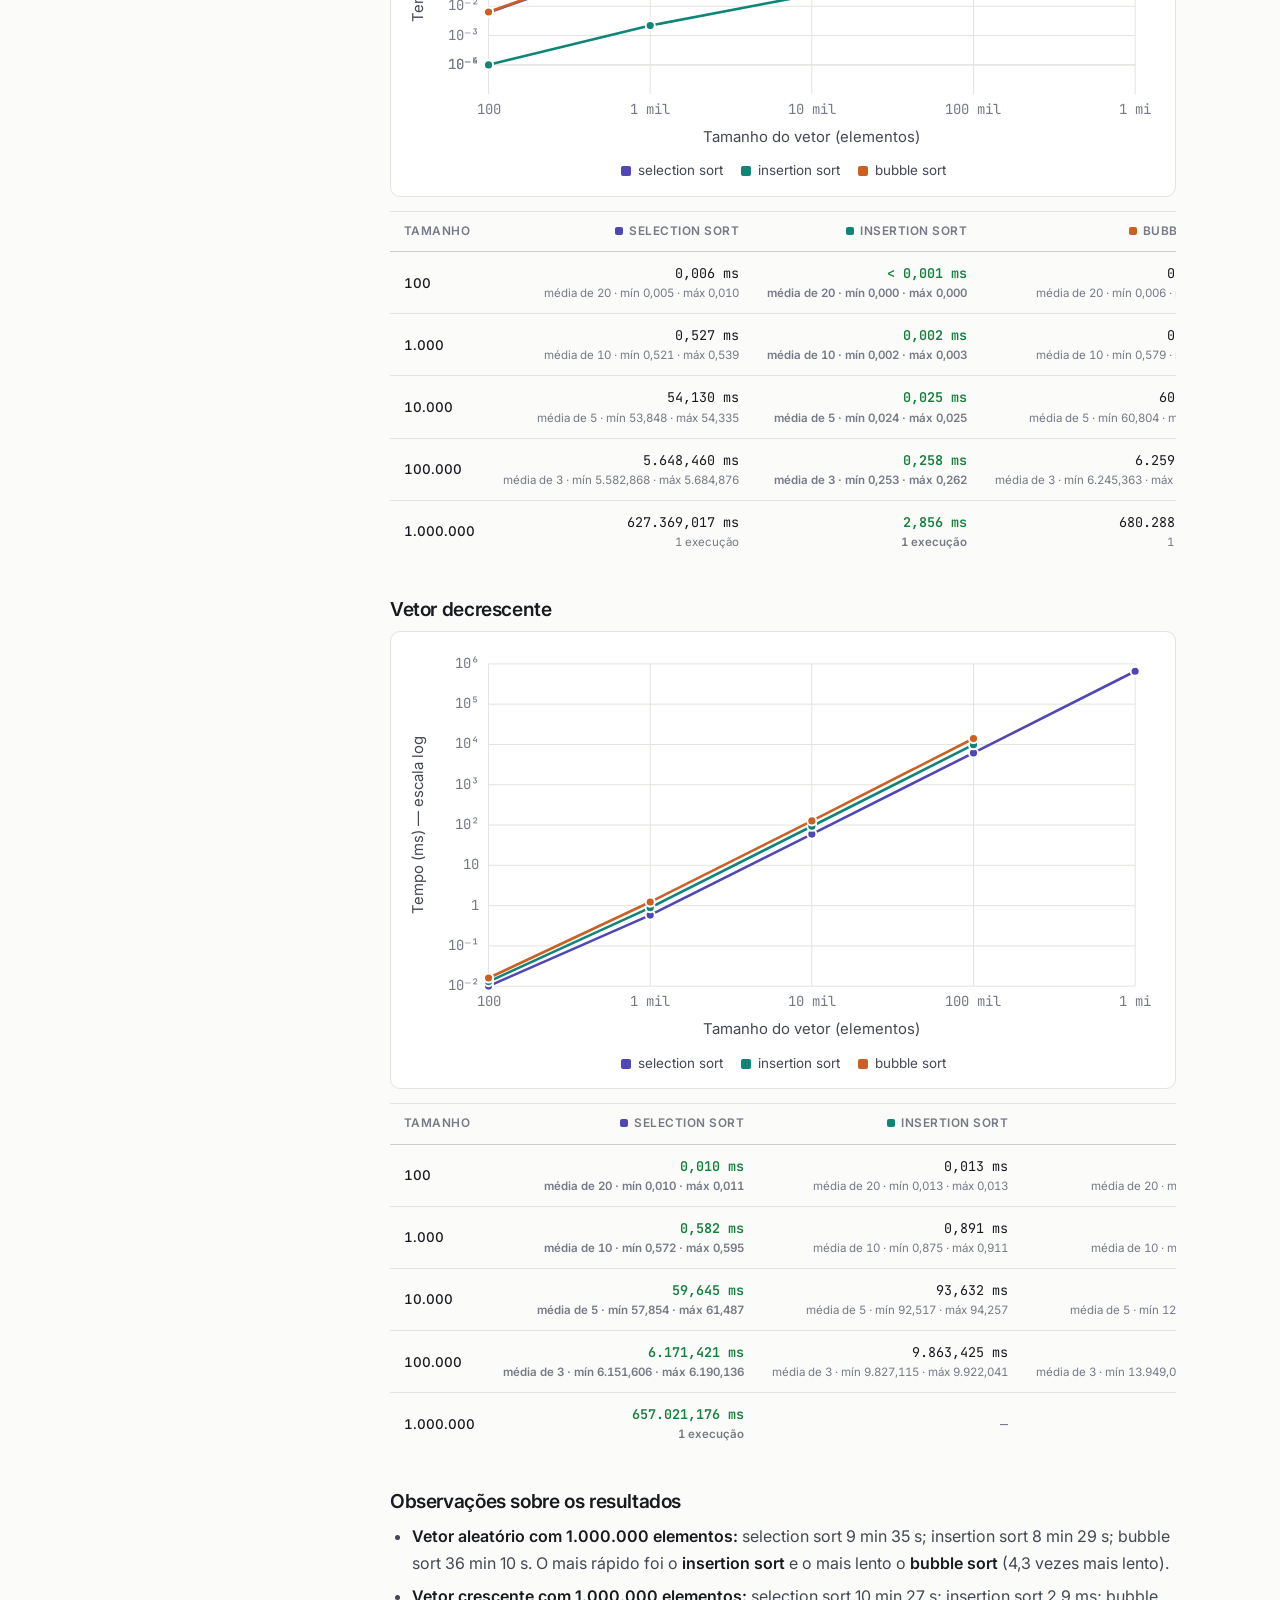
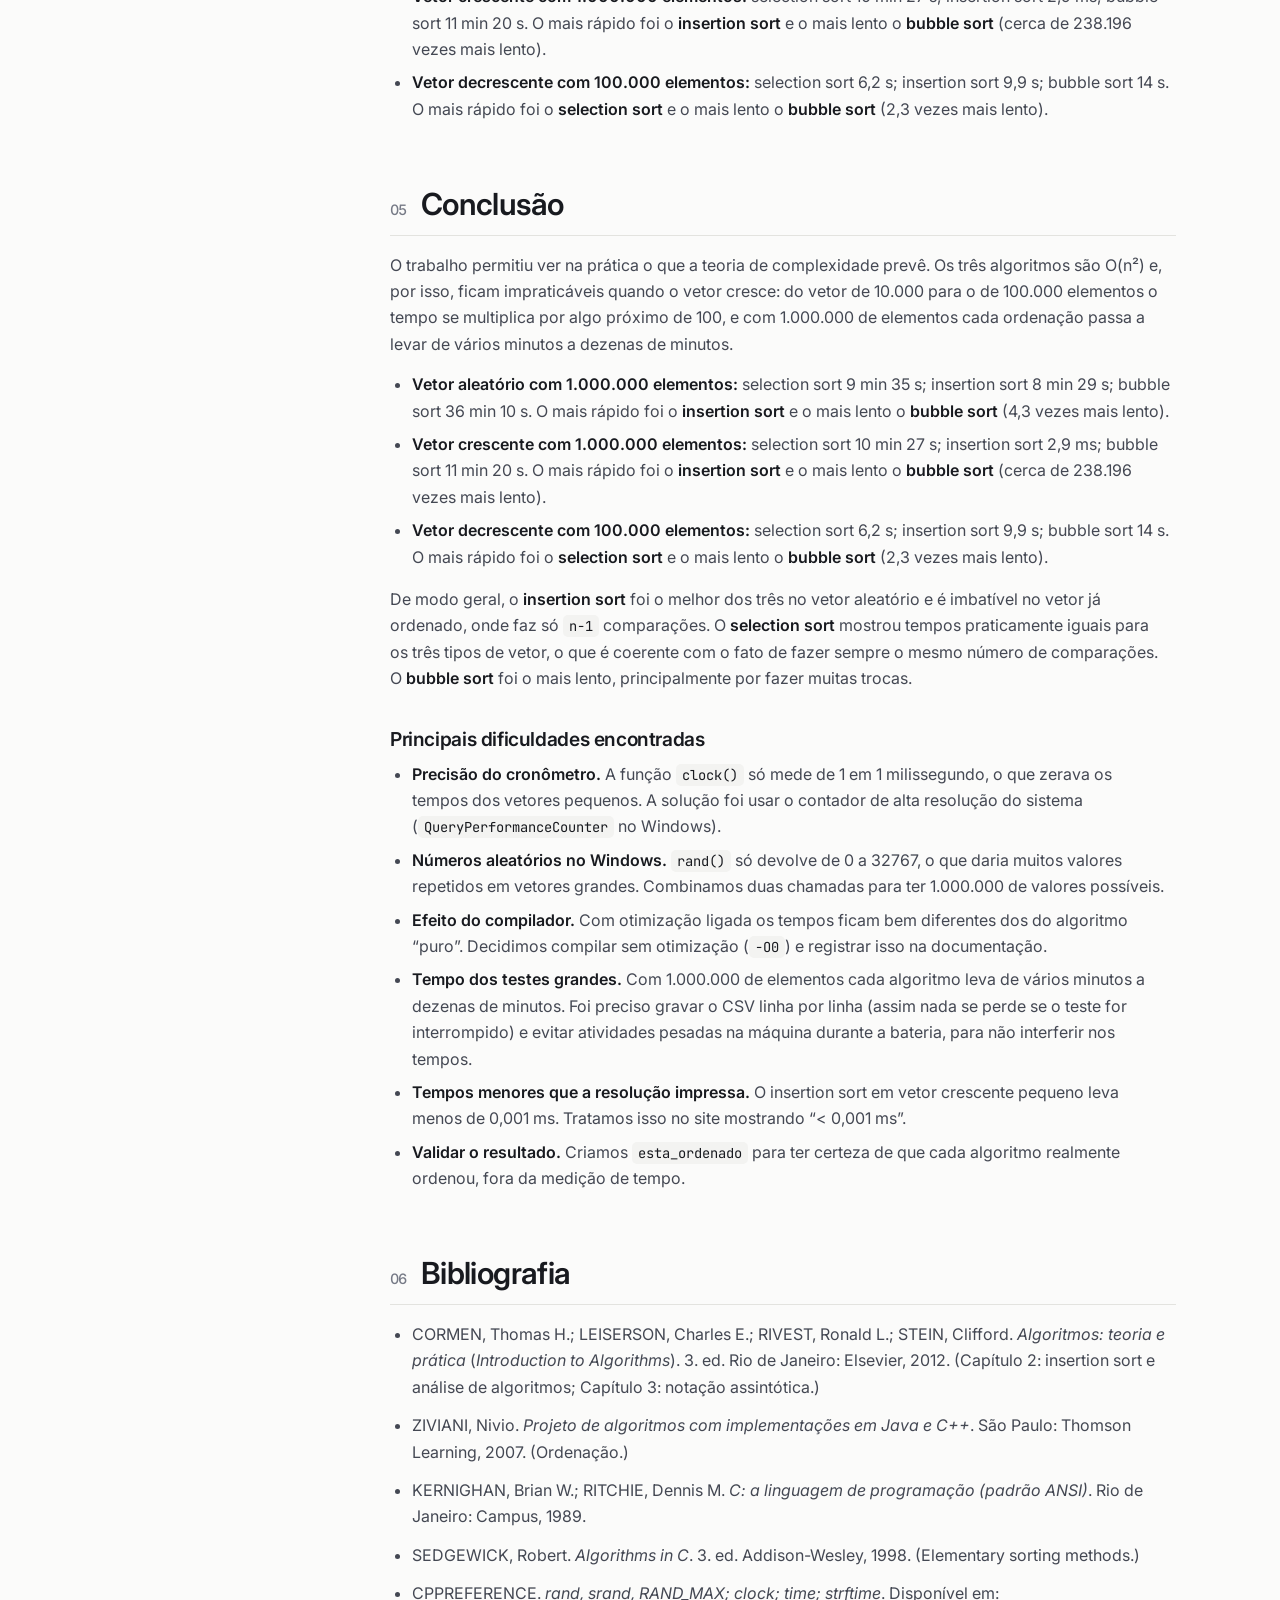
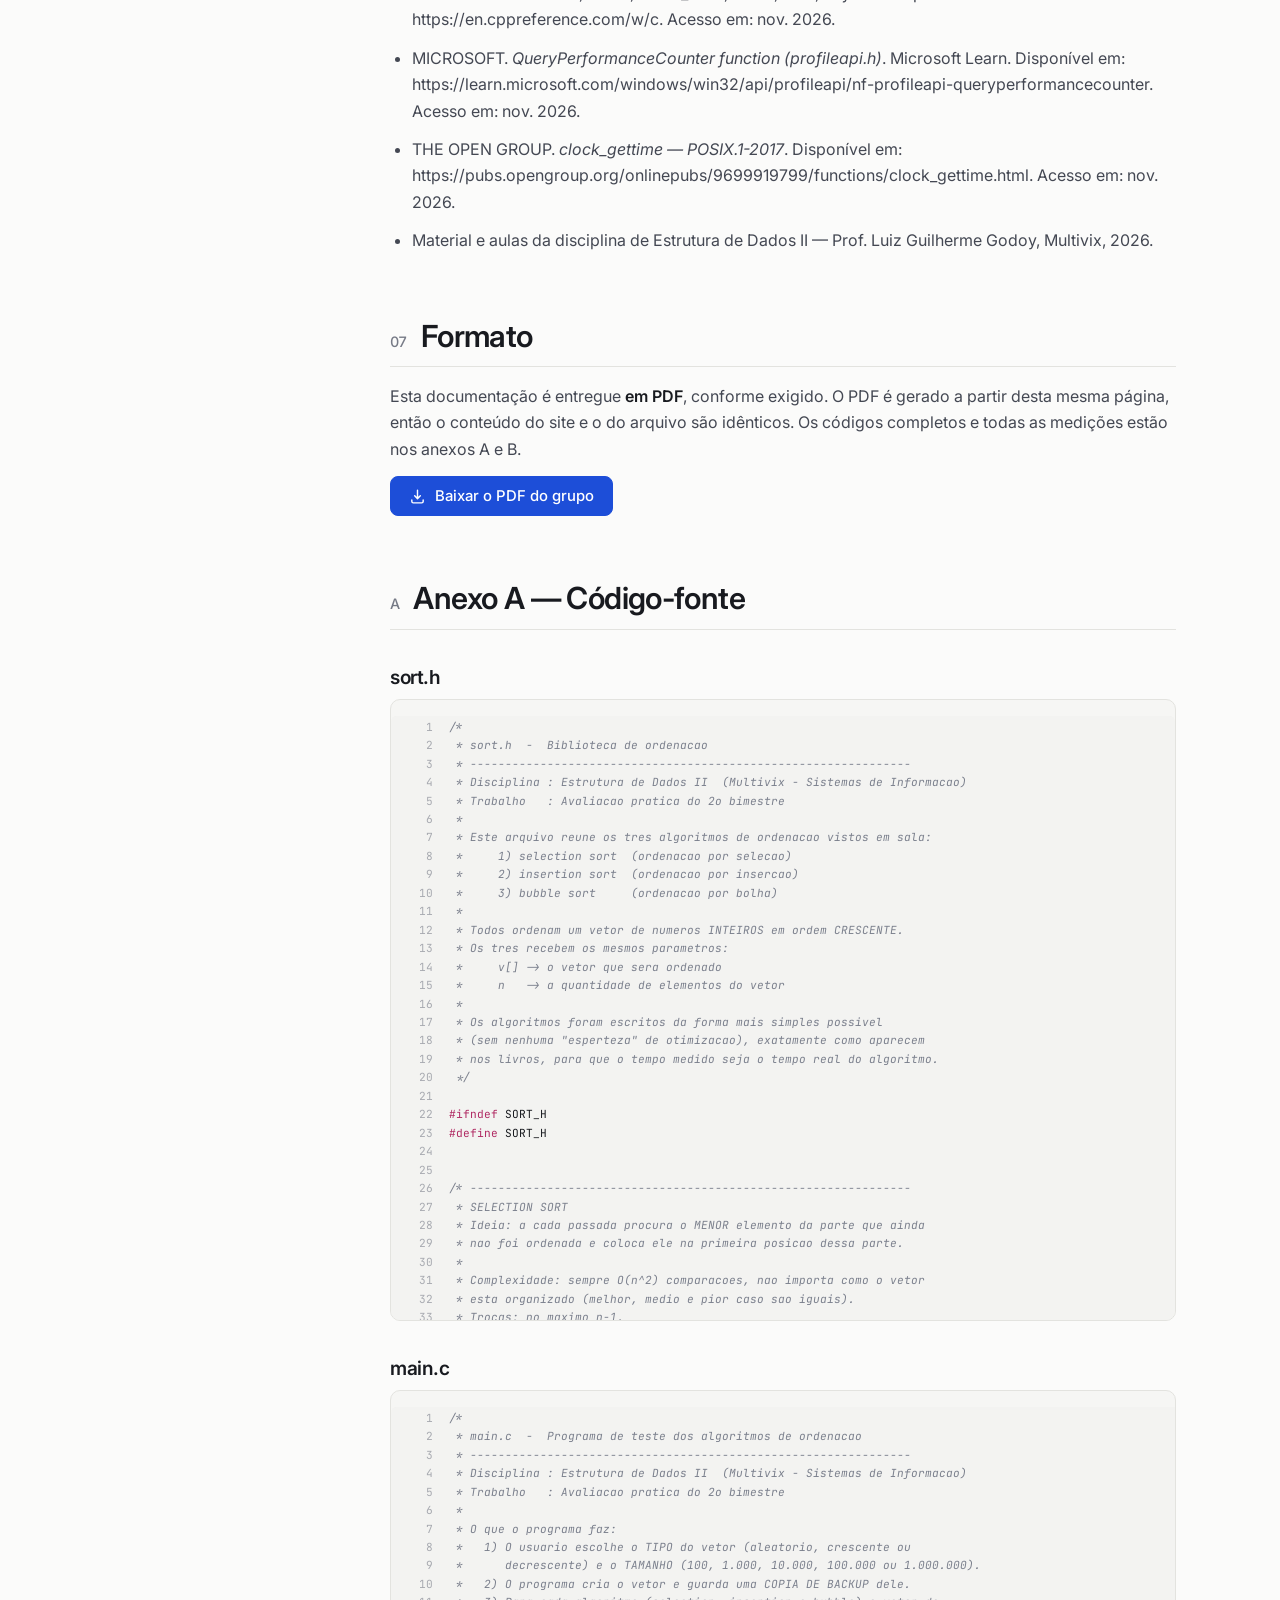
==== commit 84f5ca3a: "Disciplina: Estrutura de Dados II Co-Authored-By: Claude Sonnet 5.5 <noreply@anthropic.com>" ====
--- a/public/documentacao.html
+++ b/public/documentacao.html
@@ -18,7 +18,7 @@
     <div class="nav-in">
       <a class="logo" href="index.html" aria-label="Voltar ao início">
         <span class="logo-mark" aria-hidden="true"><i></i><i></i><i></i></span>
-        Ordenação<span style="color:var(--mudo);font-weight:400">· ED1</span>
+        Ordenação<span style="color:var(--mudo);font-weight:400">· ED2</span>
       </a>
       <nav class="links" aria-label="Principal">
         <a href="index.html#como">Algoritmos</a>
@@ -336,7 +336,7 @@
           <li>CPPREFERENCE. <em>rand, srand, RAND_MAX; clock; time; strftime</em>. Disponível em: https://en.cppreference.com/w/c. Acesso em: nov. 2026.</li>
           <li>MICROSOFT. <em>QueryPerformanceCounter function (profileapi.h)</em>. Microsoft Learn. Disponível em: https://learn.microsoft.com/windows/win32/api/profileapi/nf-profileapi-queryperformancecounter. Acesso em: nov. 2026.</li>
           <li>THE OPEN GROUP. <em>clock_gettime — POSIX.1-2017</em>. Disponível em: https://pubs.opengroup.org/onlinepubs/9699919799/functions/clock_gettime.html. Acesso em: nov. 2026.</li>
-          <li>Material e aulas da disciplina de Estrutura de Dados I — Prof. Luiz Guilherme Godoy, Multivix, 2026.</li>
+          <li>Material e aulas da disciplina de Estrutura de Dados II — Prof. Luiz Guilherme Godoy, Multivix, 2026.</li>
         </ul>
       </section>
 
--- a/public/css/style.css
+++ b/public/css/style.css
@@ -1,5 +1,5 @@
 /* ============================================================
-   style.css — Ordenação · Estrutura de Dados I
+   style.css — Ordenação · Estrutura de Dados II
    Visual sóbrio: fundo claro, bordas finas, uma cor de destaque.
    Tema escuro opcional (botão no topo) e folha de impressão (PDF).
    ============================================================ */
@@ -302,9 +302,48 @@
 details.sanfona .tabela-wrap { padding: 0 8px 12px; max-height: 560px; overflow: auto; }
 .bib li { margin-bottom: 12px; }
 
+/* ---------- refinamentos: menos elementos, mais espaço ---------- */
+.revelar { opacity: 1; transform: none; transition: none; }
+.progresso { display: none; }
+.serie-linha { animation: none; stroke-dashoffset: 0; }
+section.bloco { padding: 112px 0 0; }
+.hero { padding: 148px 0 0; }
+.hero .container, .hero-cta { max-width: 760px; }
+.hero .container { margin: 0 auto; max-width: 1120px; }
+.hero h1 { font-size: clamp(2.2rem, 5vw, 3.2rem); margin: 10px 0 16px; }
+.hero .selo { margin: 0; }
+.hero-meta { display: block; margin-top: 22px; color: var(--mudo); font-size: .88rem; }
+h2.titulo { font-size: 1.6rem; margin: 0 0 10px; }
+.lead { font-size: 1.04rem; }
+.kicker { display: none; }
+h3.sub { font-size: 1.1rem; margin: 56px 0 6px; }
+
+.algs { display: grid; grid-template-columns: repeat(3, 1fr); gap: 40px; margin-top: 32px; }
+.algs h3 { font-size: 1.05rem; display: flex; align-items: center; gap: 9px; margin-bottom: 8px; }
+.algs h3 i { width: 10px; height: 10px; border-radius: 2px; display: inline-block; }
+.algs p { color: var(--texto-2); font-size: .95rem; margin: 0 0 8px; }
+.algs small { display: block; color: var(--mudo); font-size: .84rem; }
+
+.sim-ctrl { border: 0; padding: 0; background: transparent; }
+.alg-card { padding: 14px 18px; }
+.res-grade { grid-template-columns: 1fr; gap: 28px; }
+.res-grade > div { min-width: 0; }
+#graf { max-width: 780px; }
+.tabela-wrap { border-top: 1px solid var(--borda); }
+.nomes { list-style: none; padding: 0; margin: 20px 0 0; display: flex; flex-wrap: wrap; gap: 8px 40px; font-size: 1.02rem; }
+.nomes li { font-weight: 500; }
+.cod-barra { margin-top: 24px; }
+footer.rodape { margin-top: 112px; }
+
+/* documentação: tabelas e quadros sem caixas extras */
+.doc .cartao.tabela-wrap { border: 0; border-top: 1px solid var(--borda); border-radius: 0; background: transparent; padding: 0 !important; }
+.doc .trio .cartao { background: transparent; }
+.capa.cartao { background: transparent; }
+
 /* ---------- responsivo ---------- */
 @media (max-width: 1100px) { .res-grade { grid-template-columns: 1fr; } }
 @media (max-width: 980px) {
+  .algs { grid-template-columns: 1fr; gap: 24px; }
   .hero-grade, .sim { grid-template-columns: 1fr; }
   .estatisticas { grid-template-columns: repeat(2, 1fr); }
   .estat:nth-child(2) { border-right: 0; }
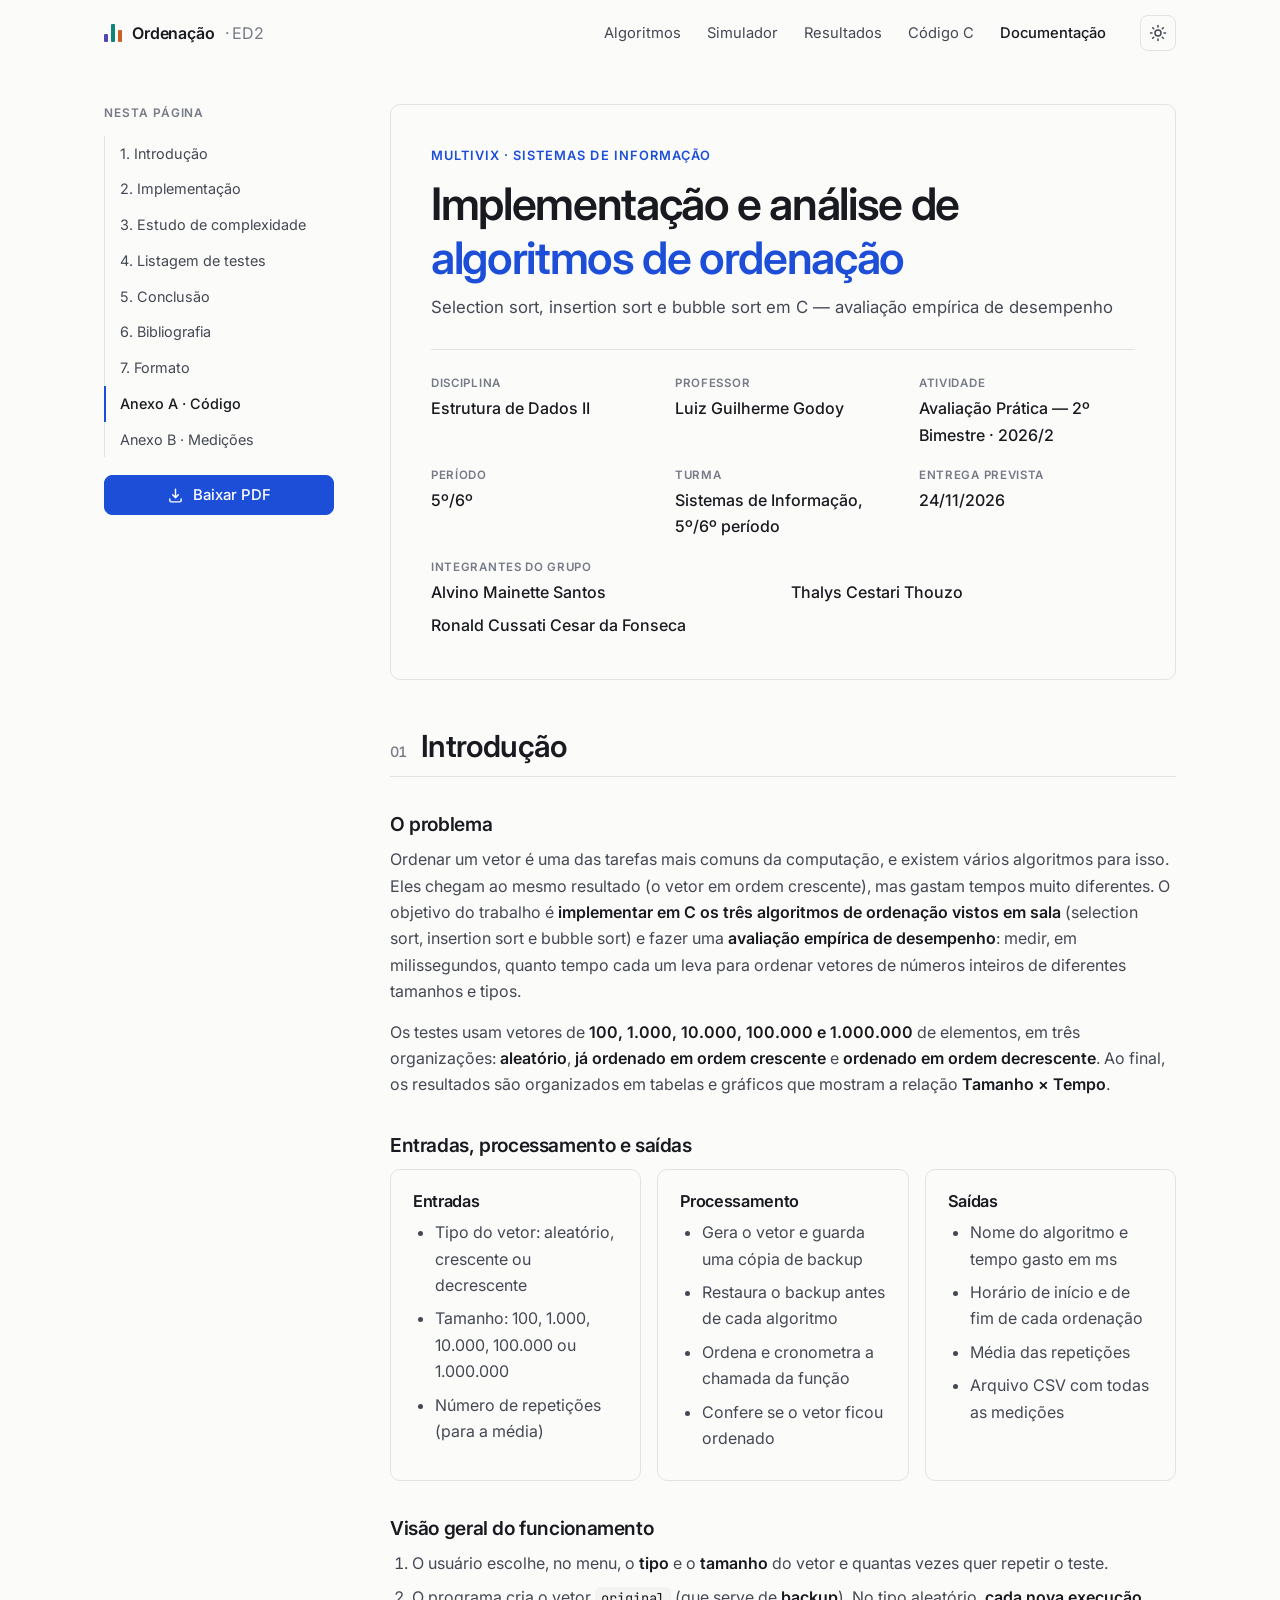
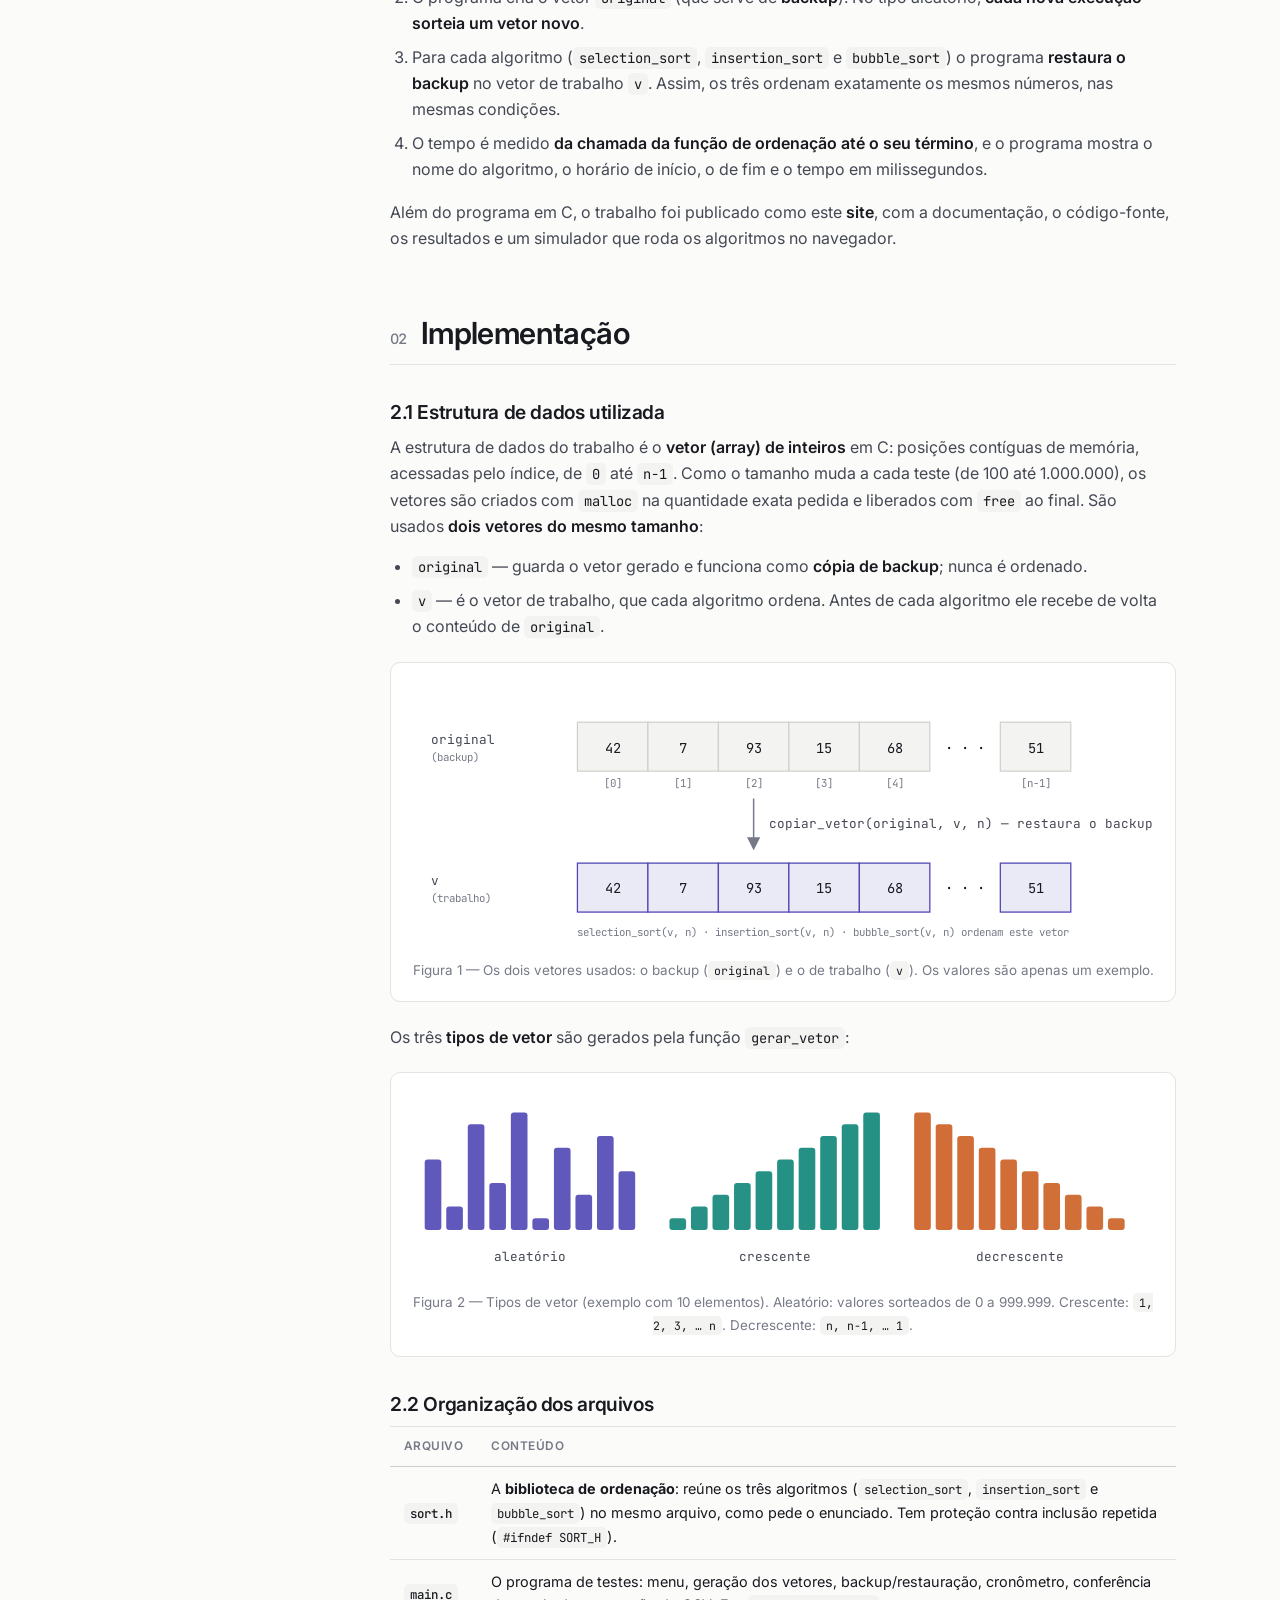
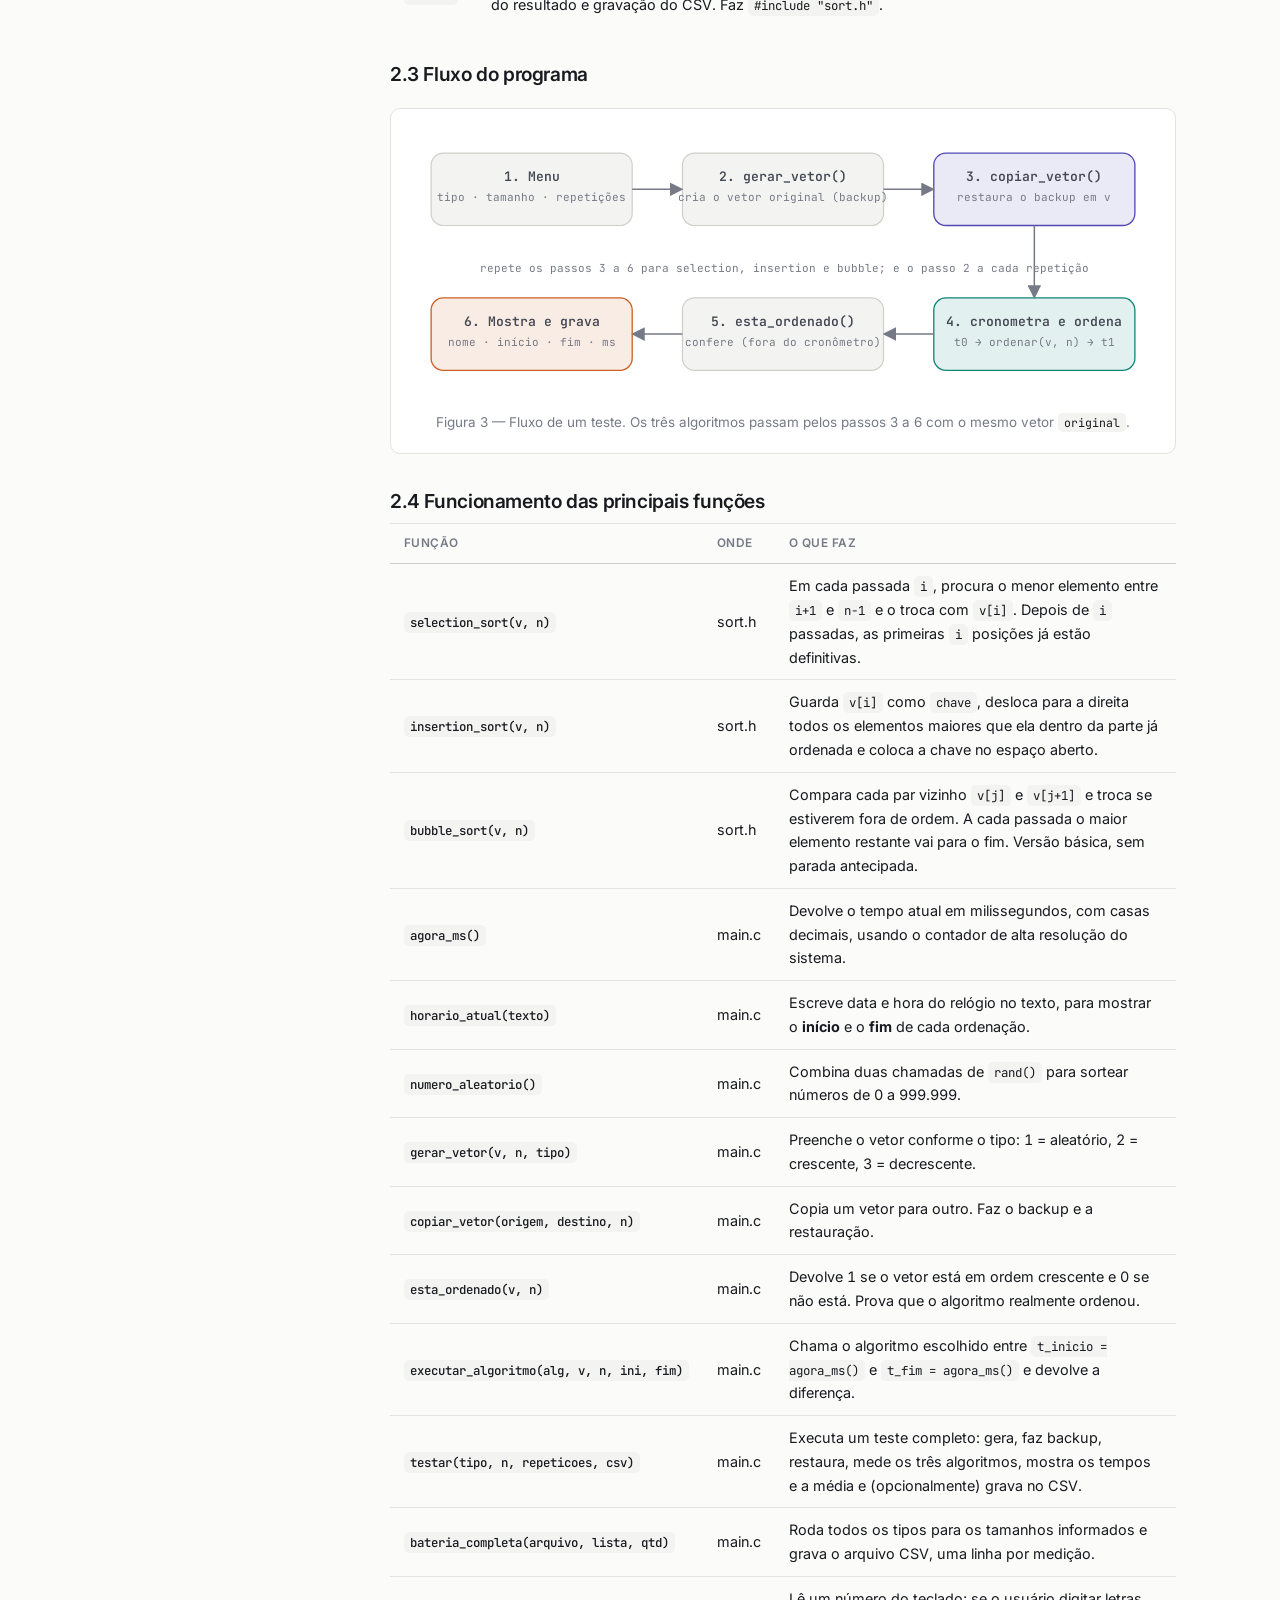
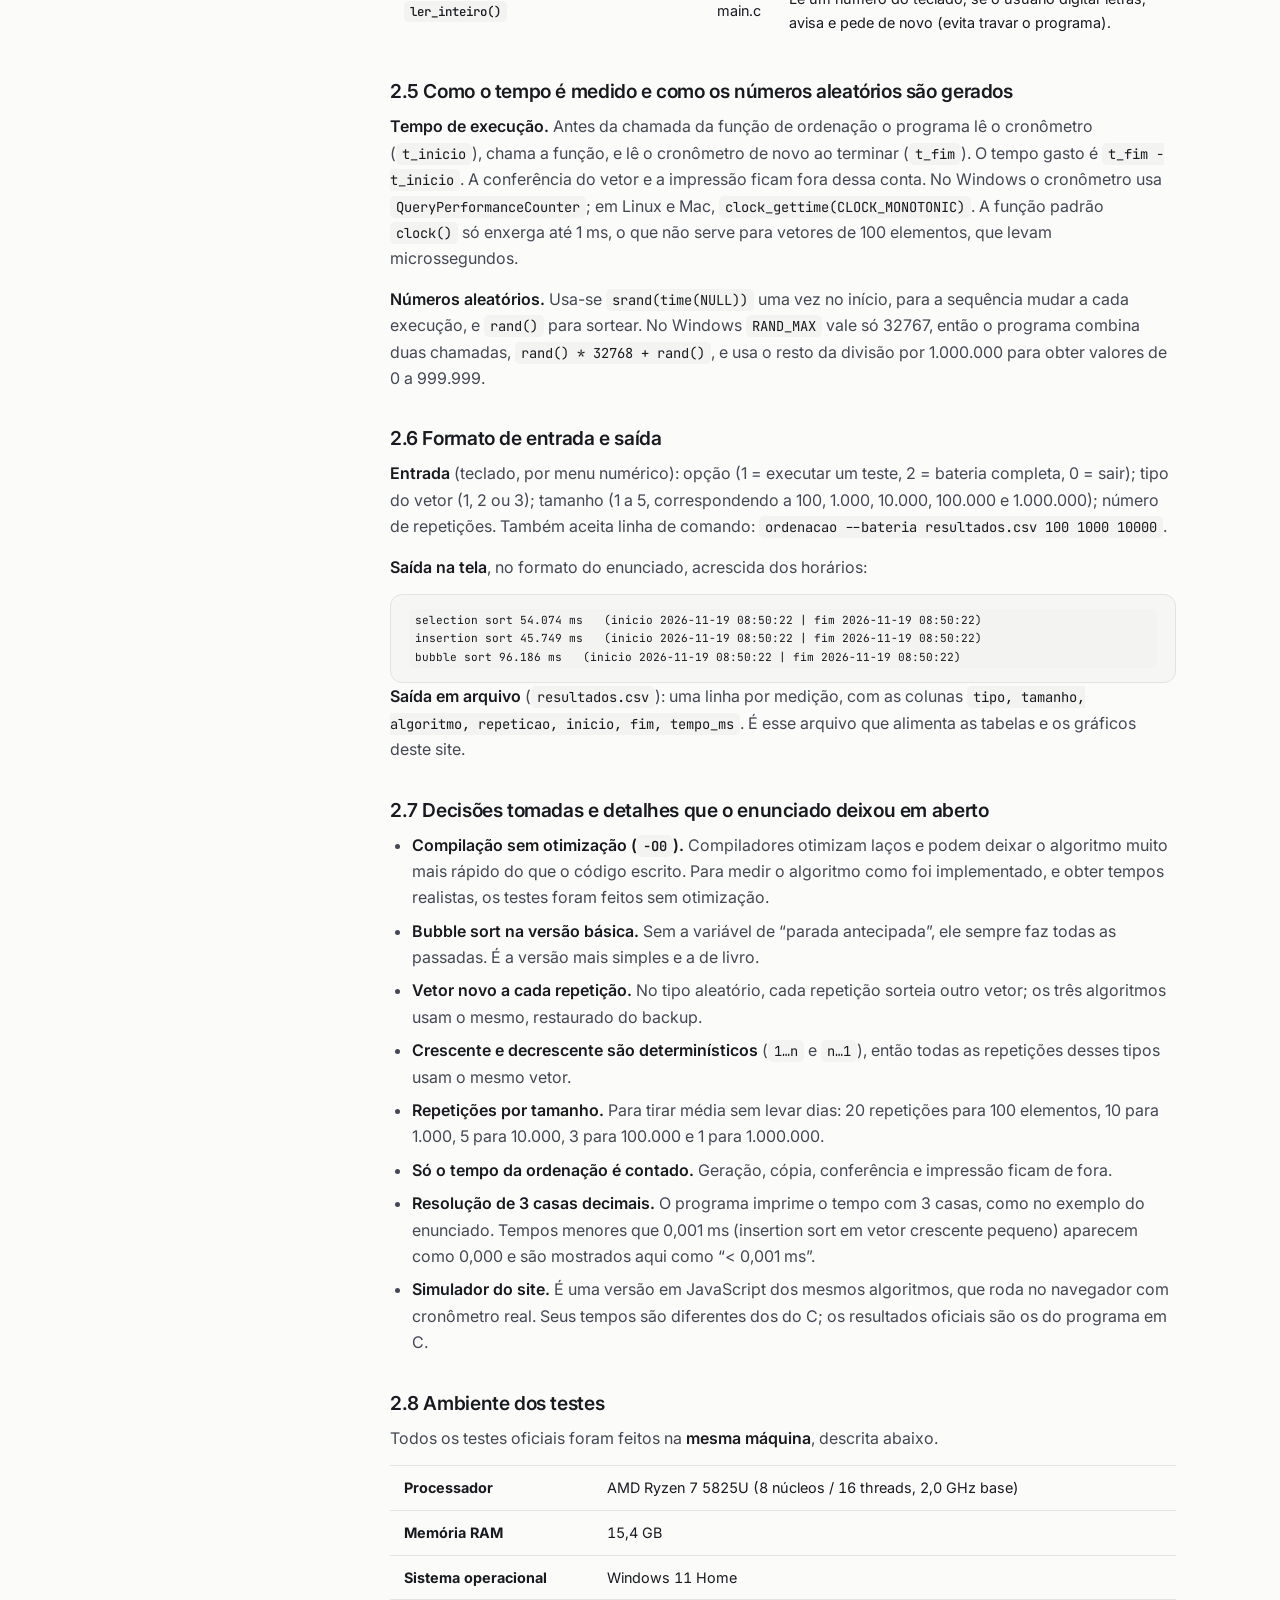
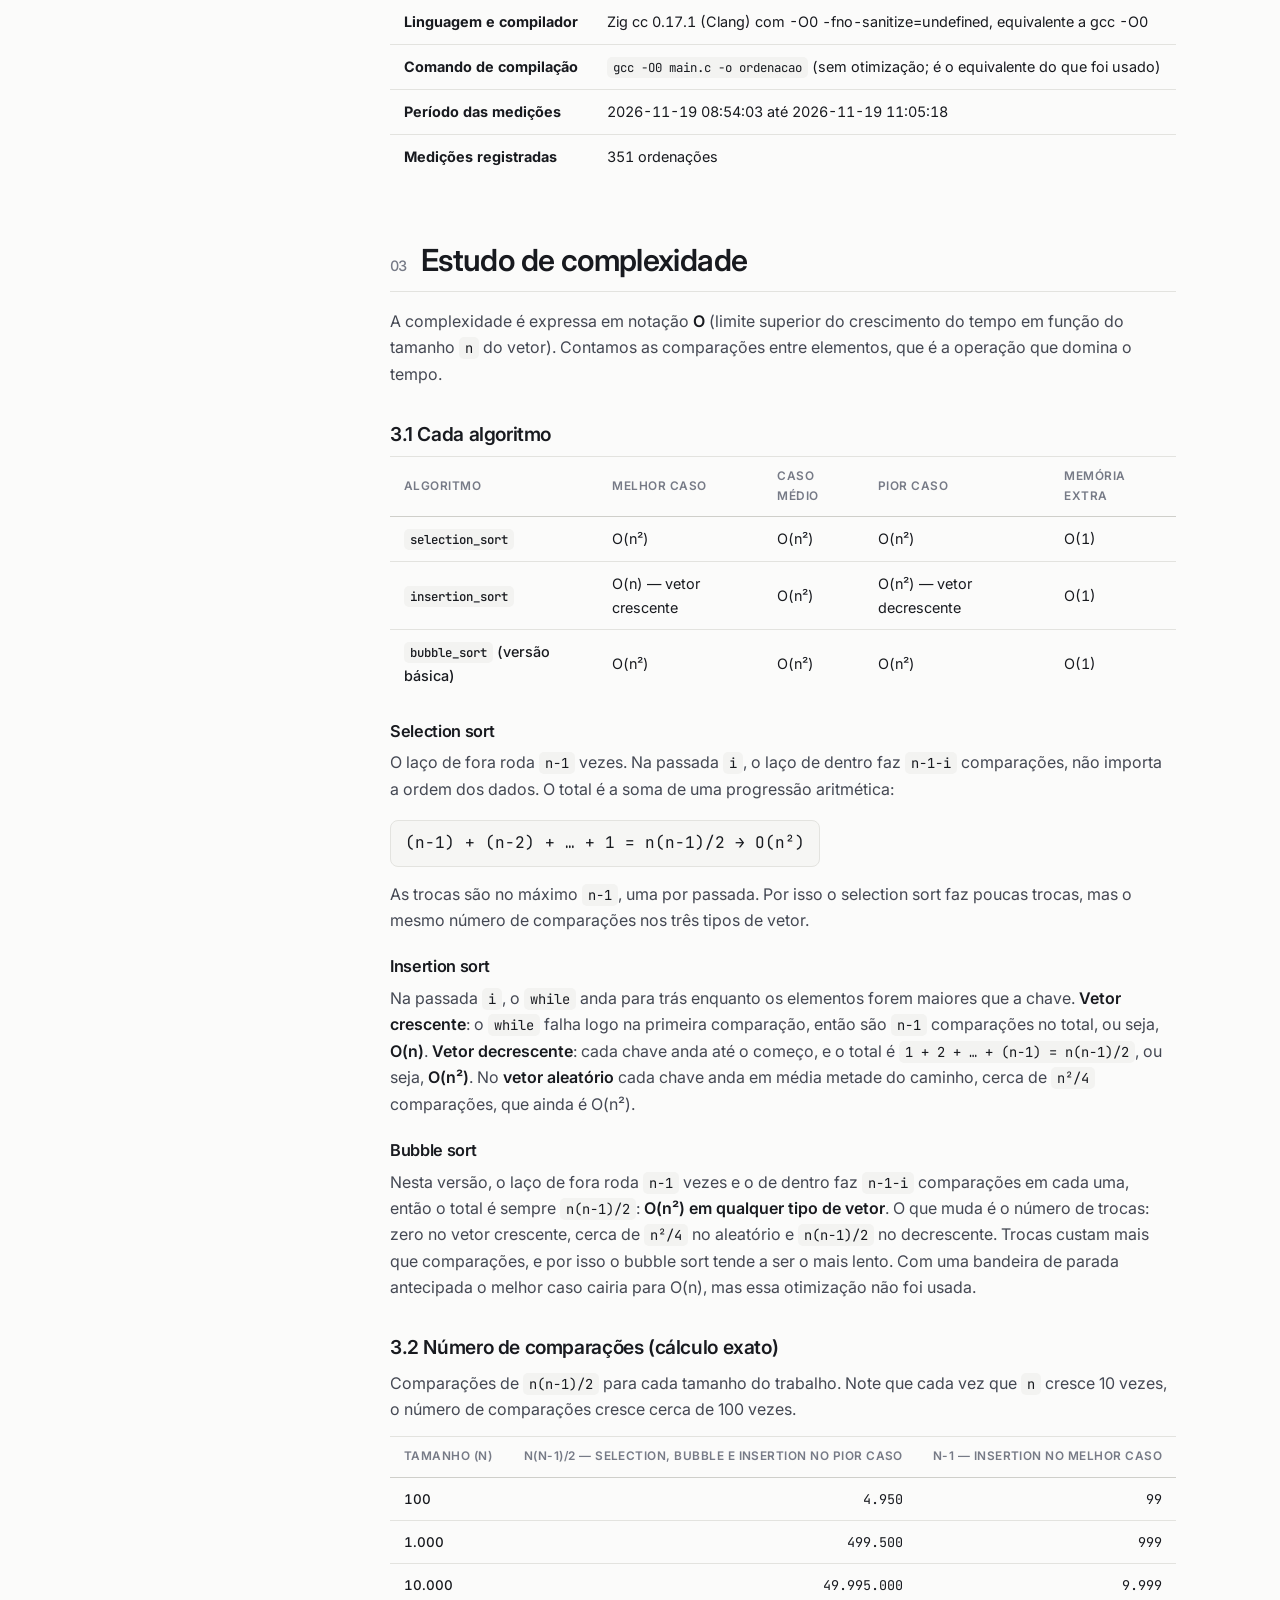
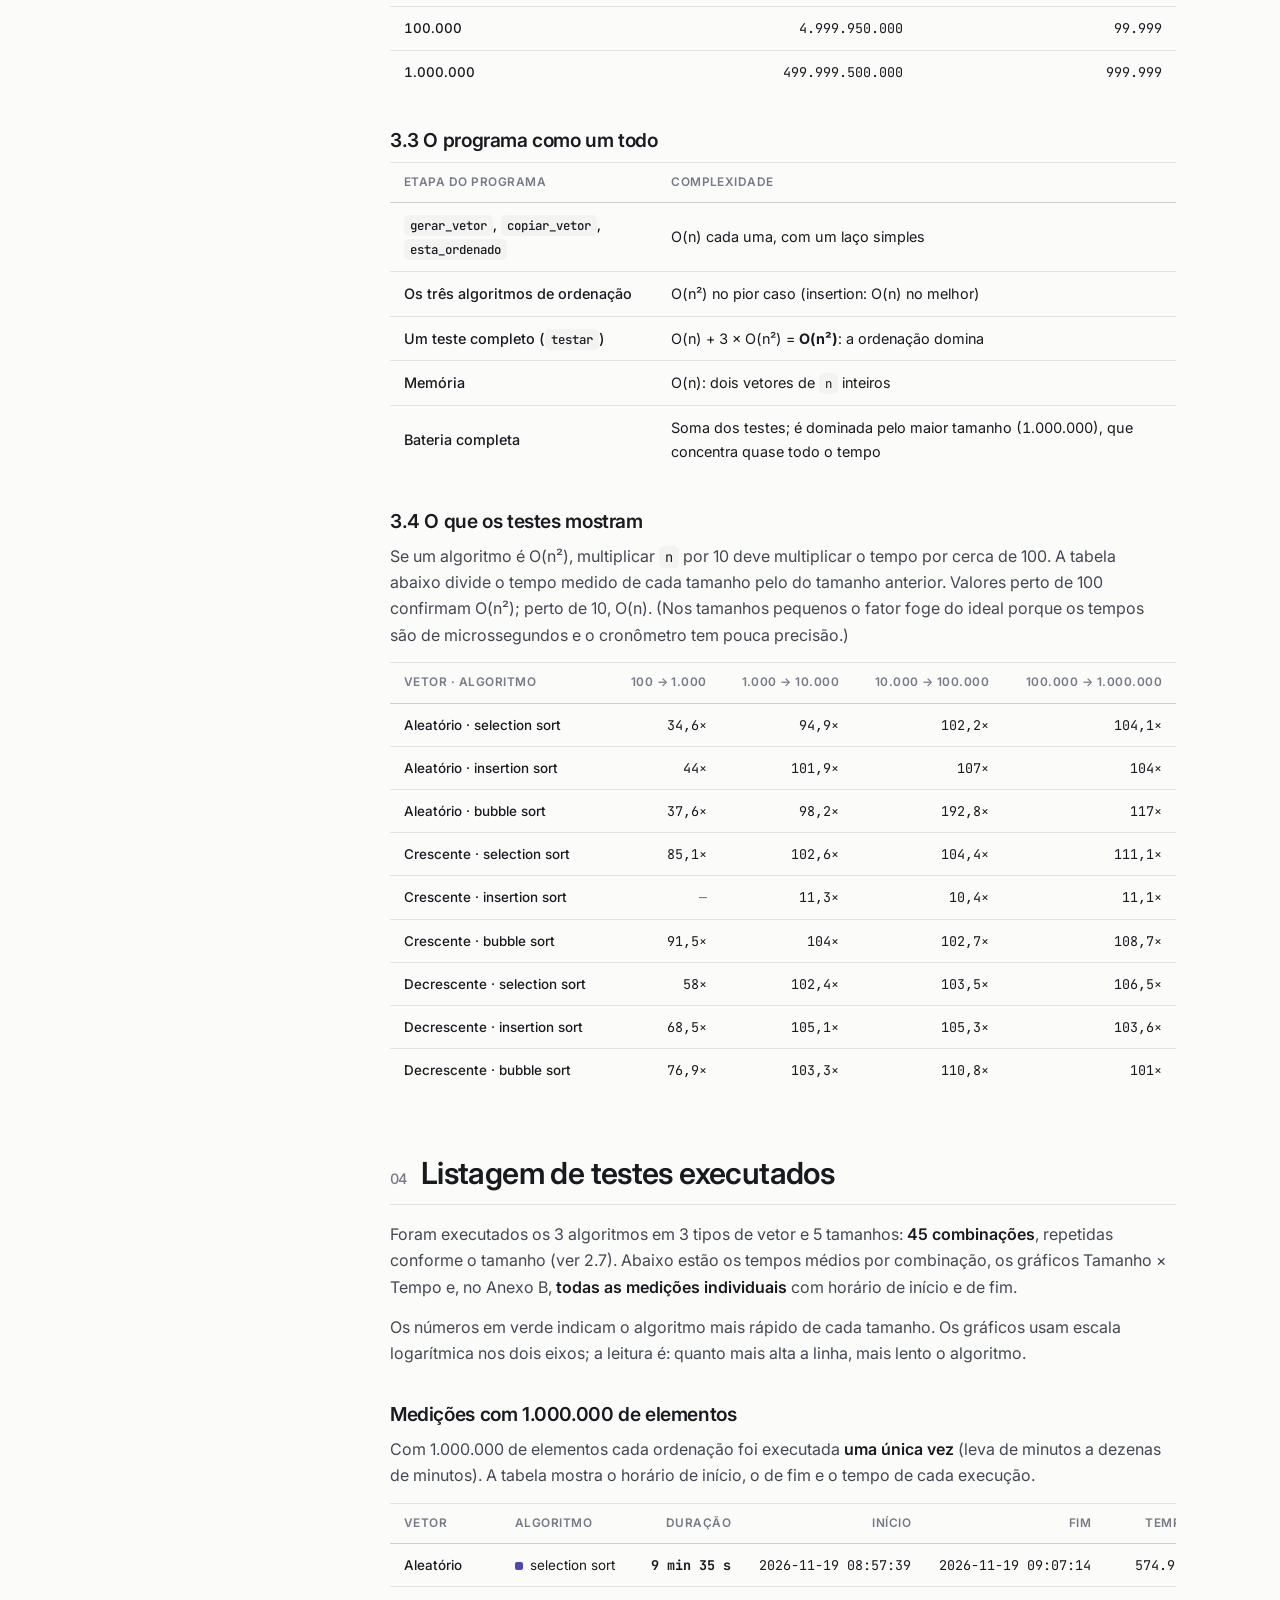
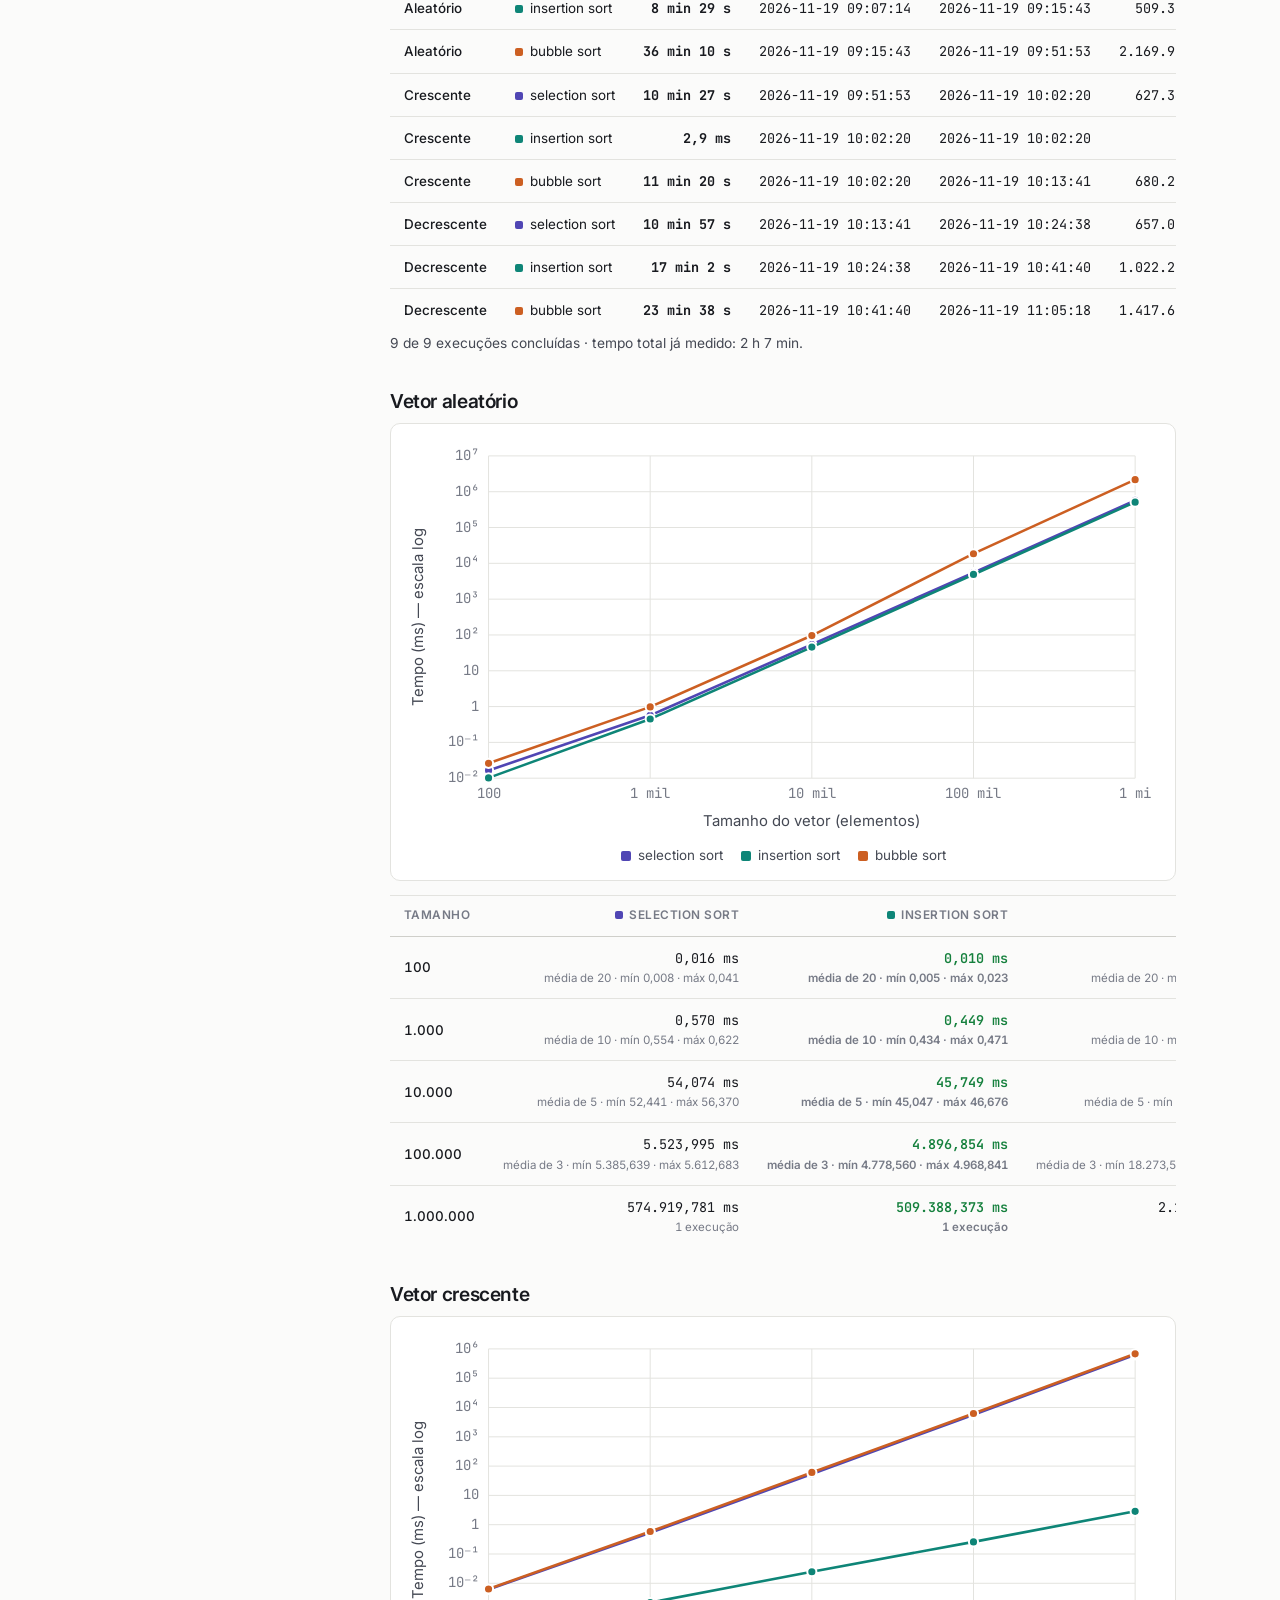
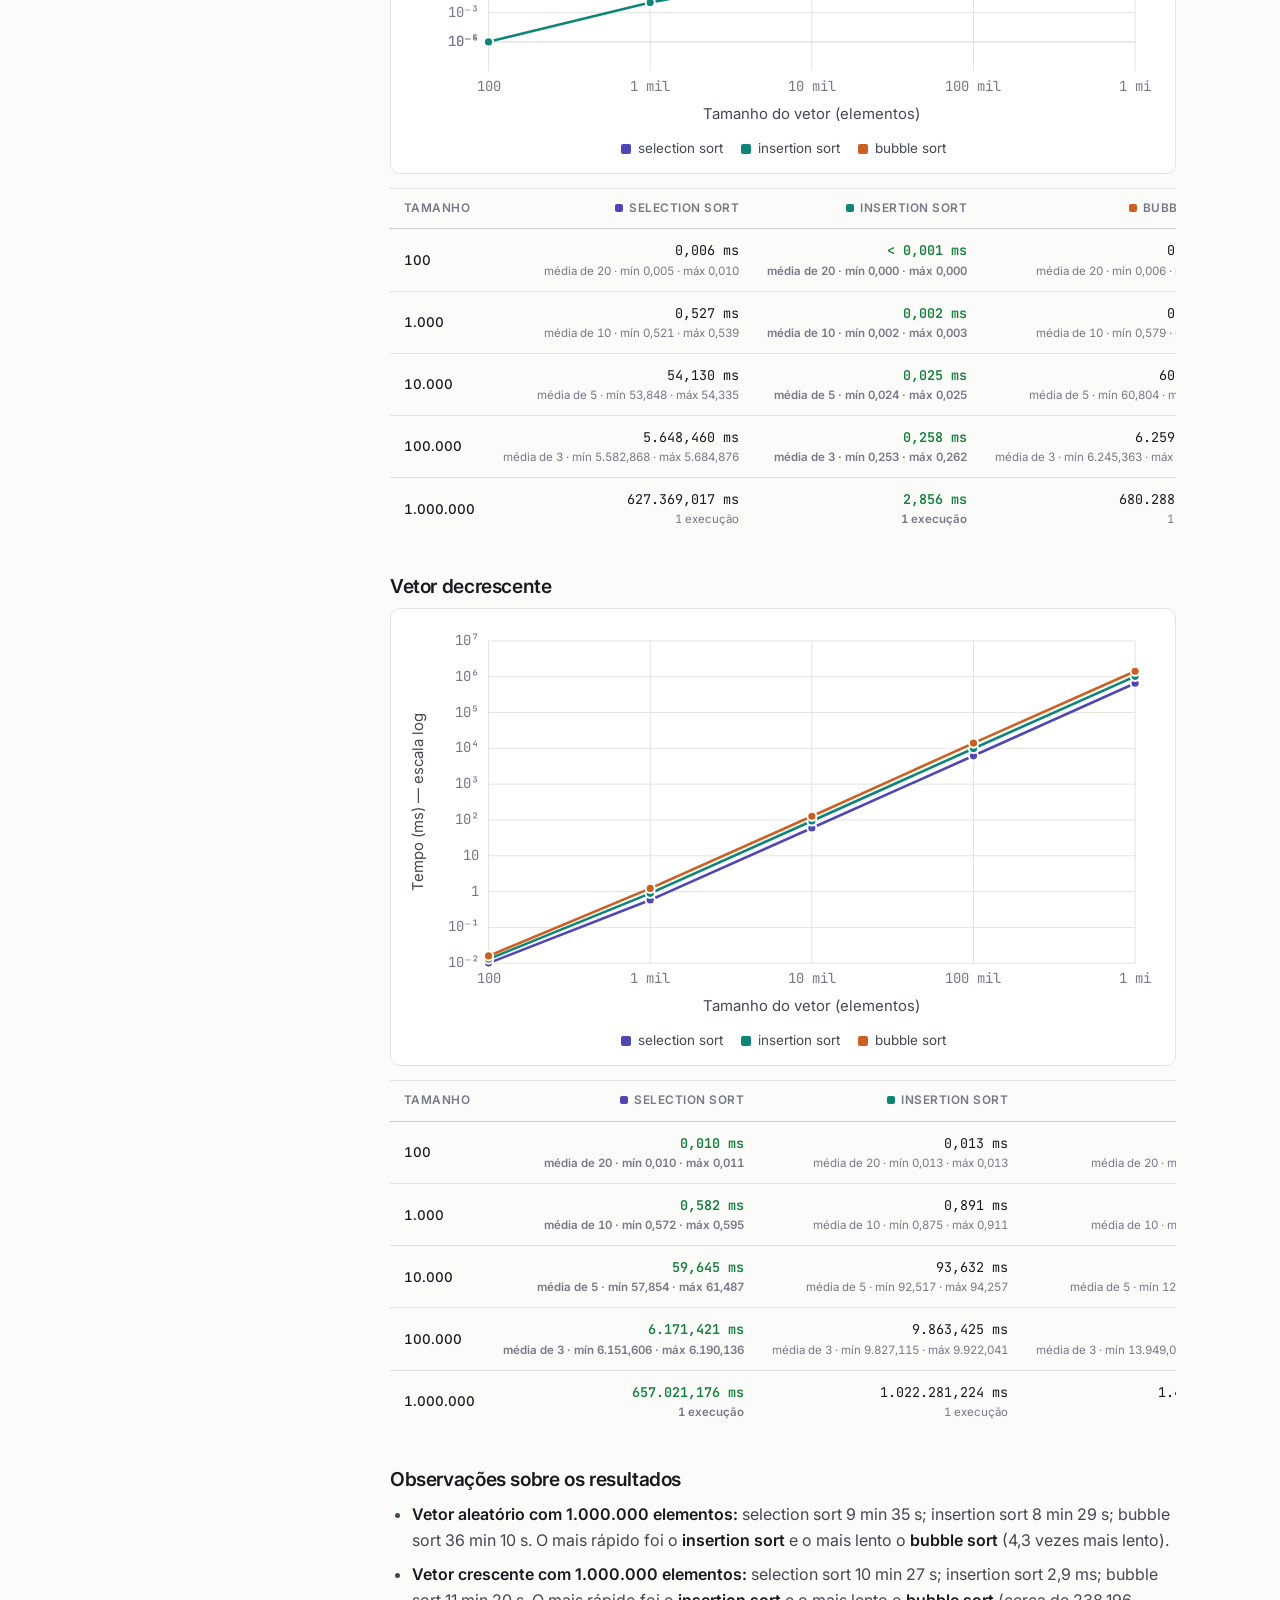
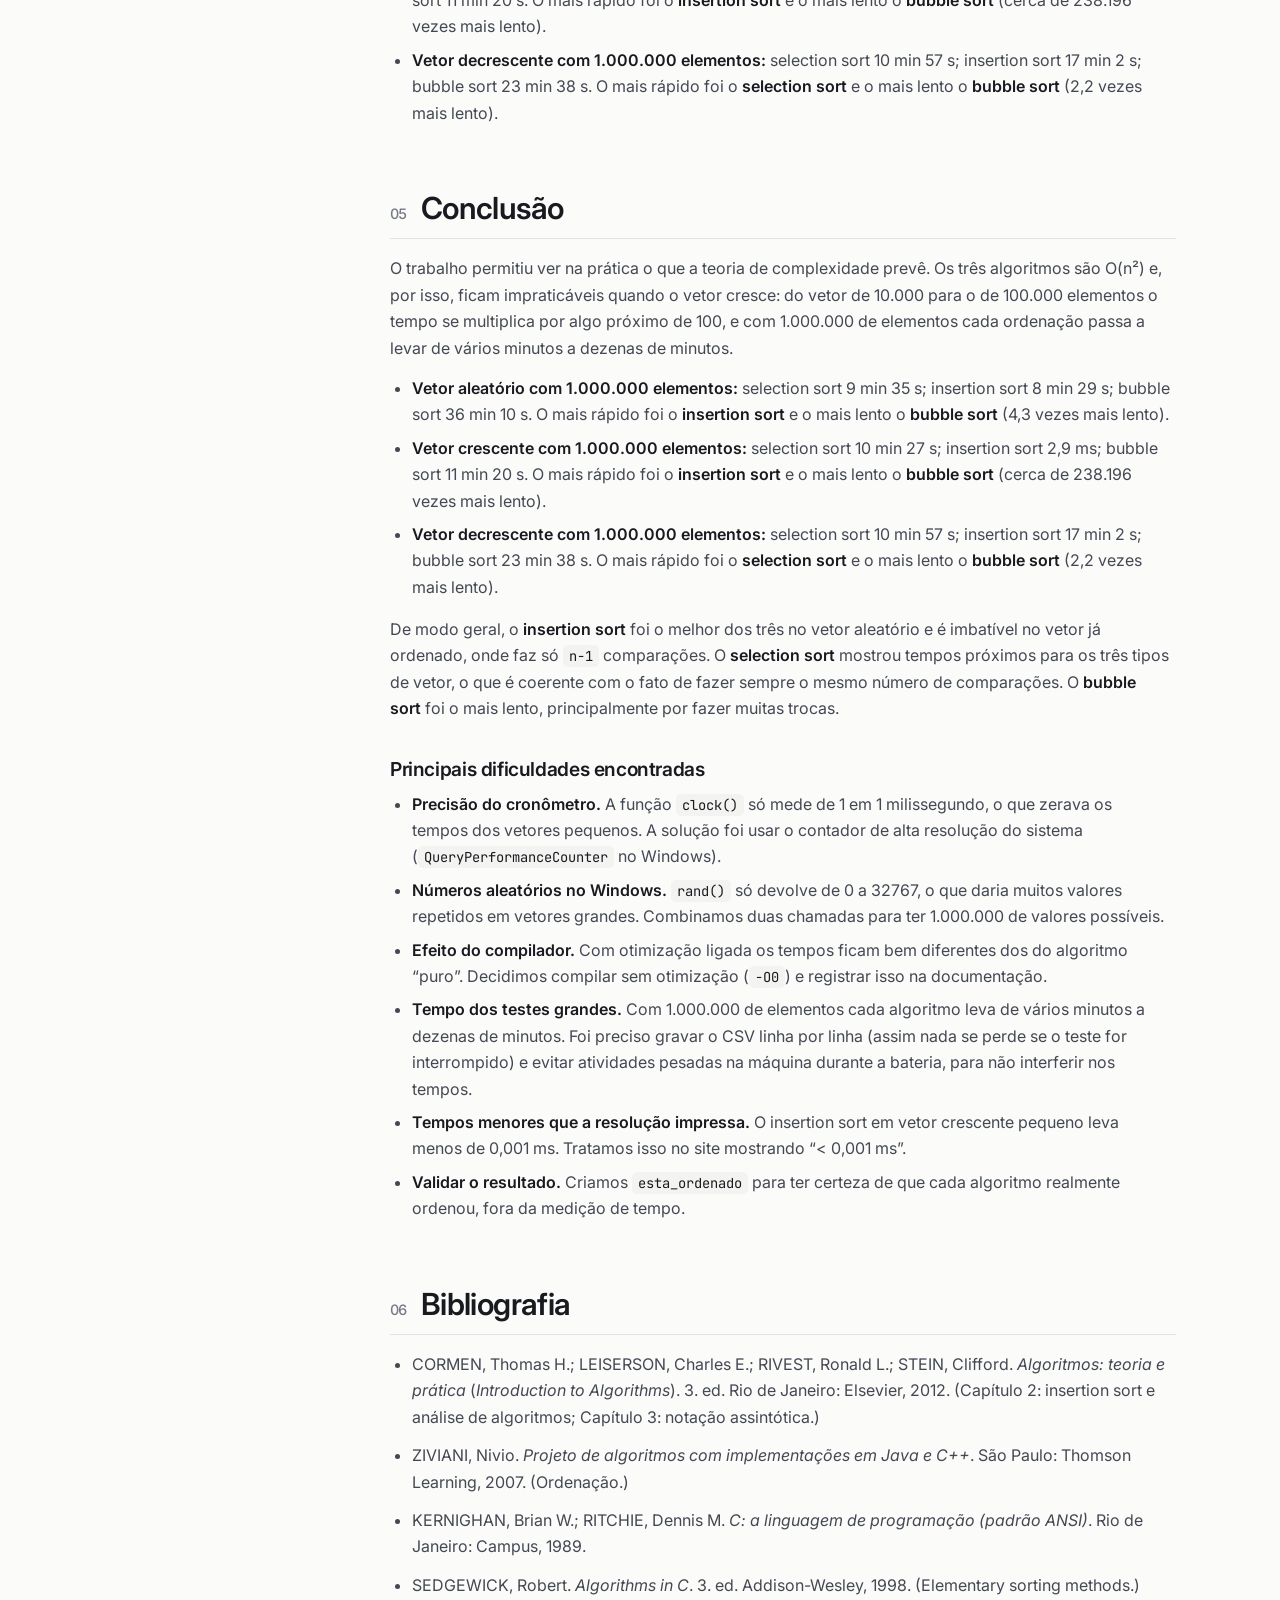
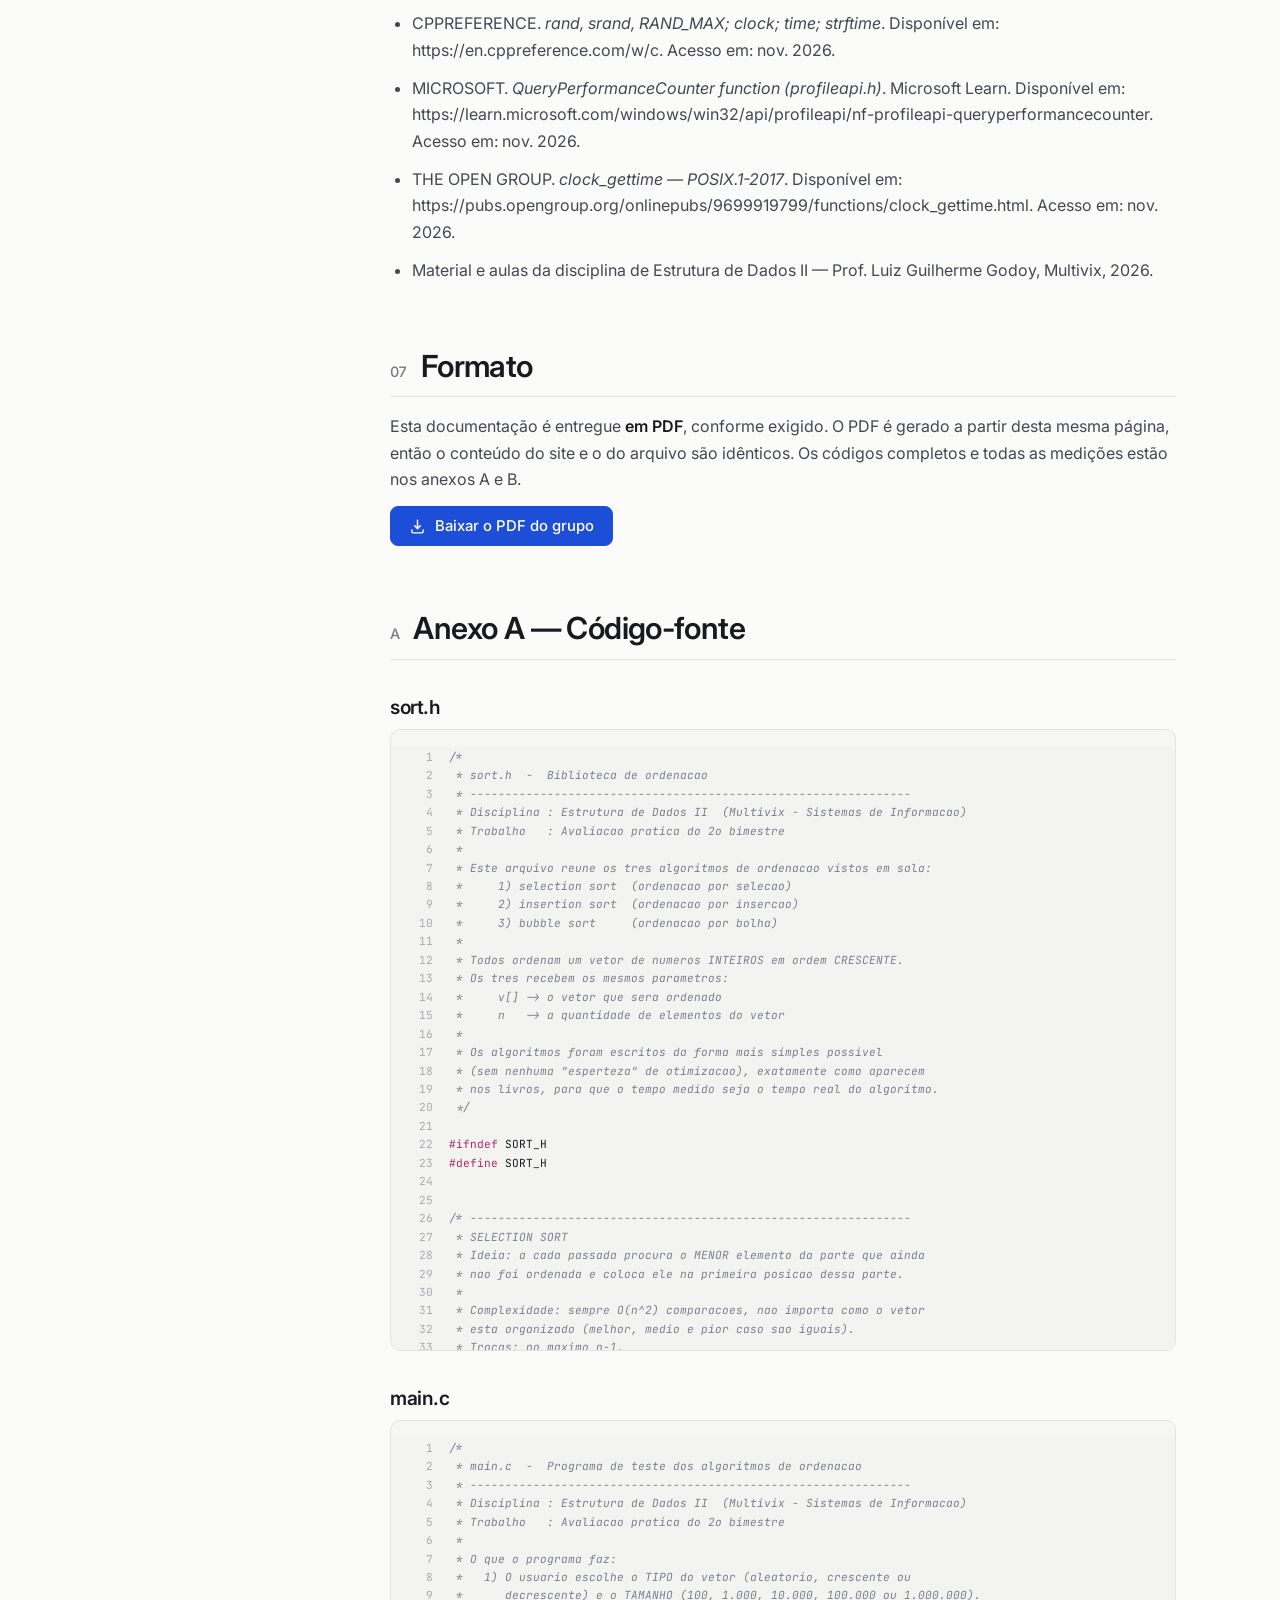
==== commit 56a9a14a: "Resultados finais (9 de 9 execuções de 1.000.000) e PDF final Co-Authored-By: Claude Sonnet 5.5 <nor" ====
--- a/public/documentacao.html
+++ b/public/documentacao.html
@@ -312,7 +312,7 @@
         <h2 class="revelar"><span class="sec-n">05</span>Conclusão</h2>
         <p>O trabalho permitiu ver na prática o que a teoria de complexidade prevê. Os três algoritmos são O(n²) e, por isso, ficam impraticáveis quando o vetor cresce: do vetor de 10.000 para o de 100.000 elementos o tempo se multiplica por algo próximo de 100, e com 1.000.000 de elementos cada ordenação passa a levar de vários minutos a dezenas de minutos.</p>
         <ul class="pontos" id="conclusao-dados"></ul>
-        <p>De modo geral, o <strong>insertion sort</strong> foi o melhor dos três no vetor aleatório e é imbatível no vetor já ordenado, onde faz só <code>n-1</code> comparações. O <strong>selection sort</strong> mostrou tempos praticamente iguais para os três tipos de vetor, o que é coerente com o fato de fazer sempre o mesmo número de comparações. O <strong>bubble sort</strong> foi o mais lento, principalmente por fazer muitas trocas.</p>
+        <p>De modo geral, o <strong>insertion sort</strong> foi o melhor dos três no vetor aleatório e é imbatível no vetor já ordenado, onde faz só <code>n-1</code> comparações. O <strong>selection sort</strong> mostrou tempos próximos para os três tipos de vetor, o que é coerente com o fato de fazer sempre o mesmo número de comparações. O <strong>bubble sort</strong> foi o mais lento, principalmente por fazer muitas trocas.</p>
 
         <h3>Principais dificuldades encontradas</h3>
         <ul class="pontos">
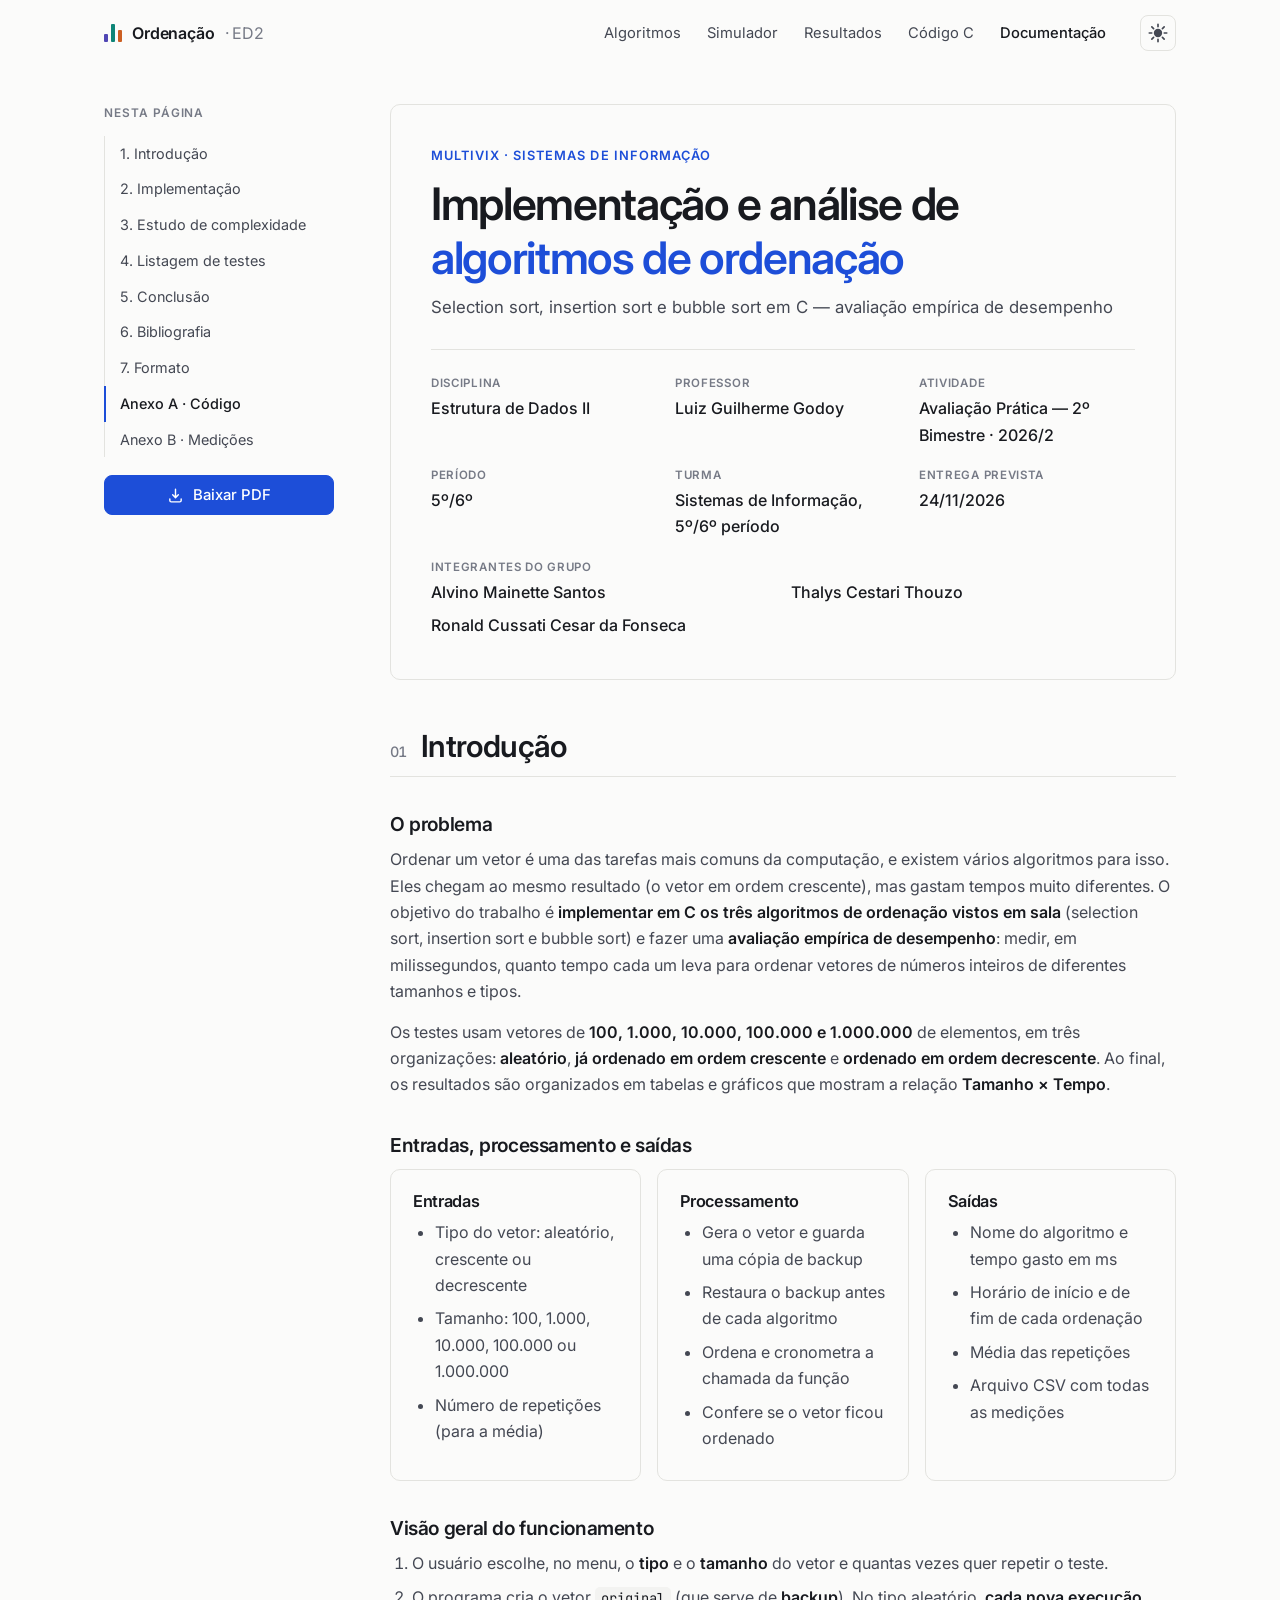
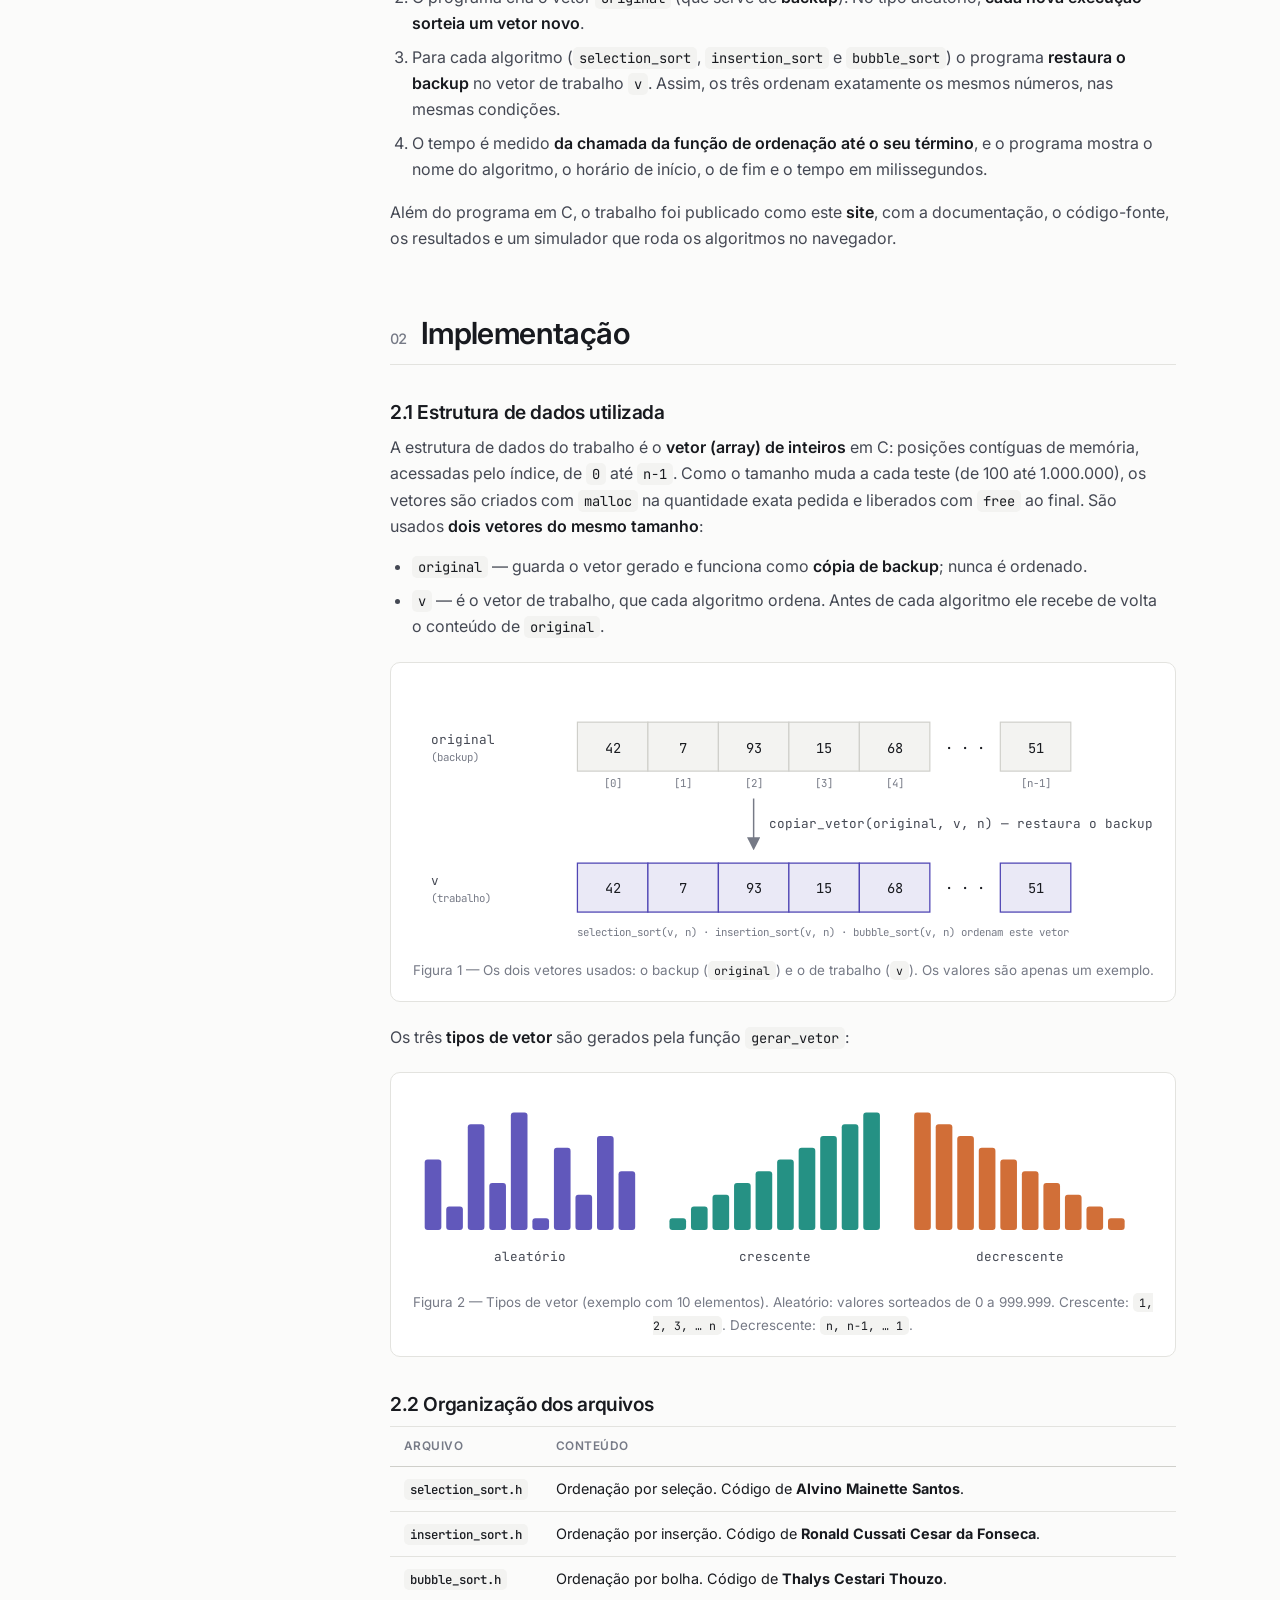
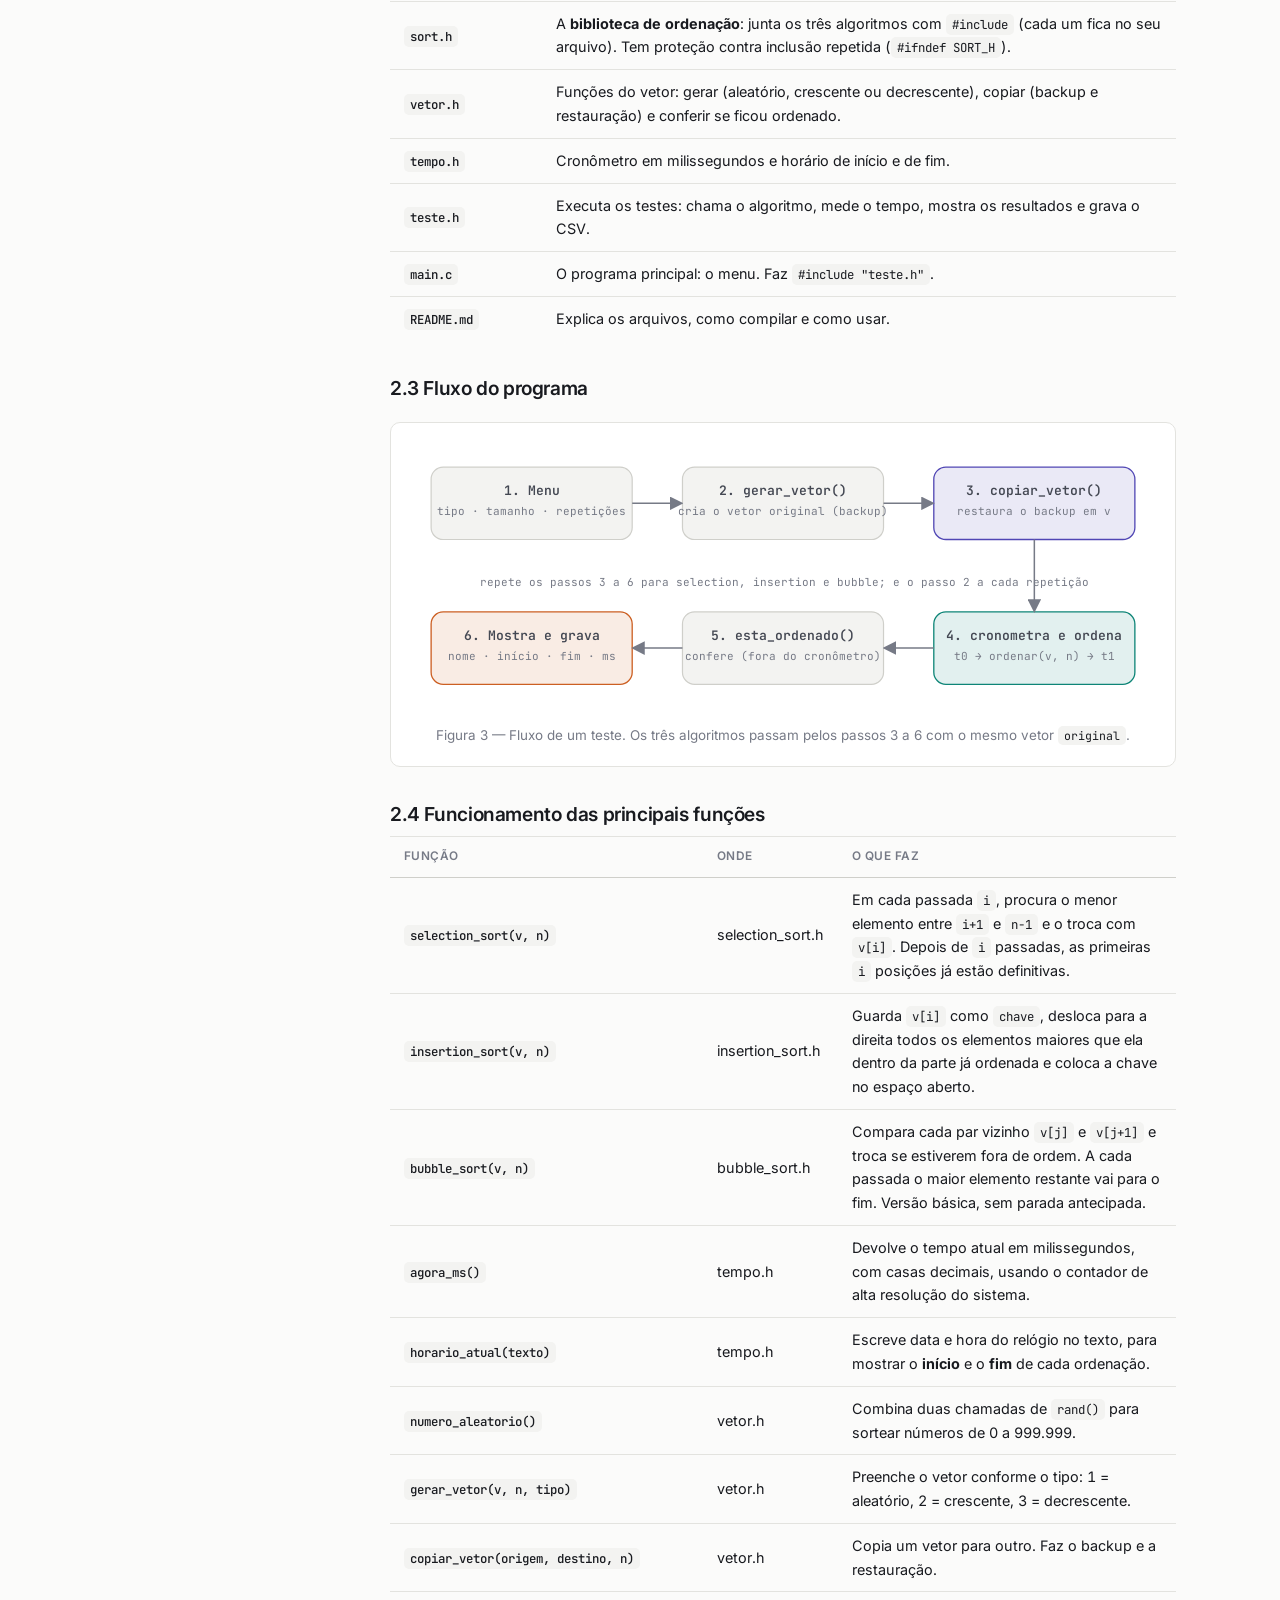
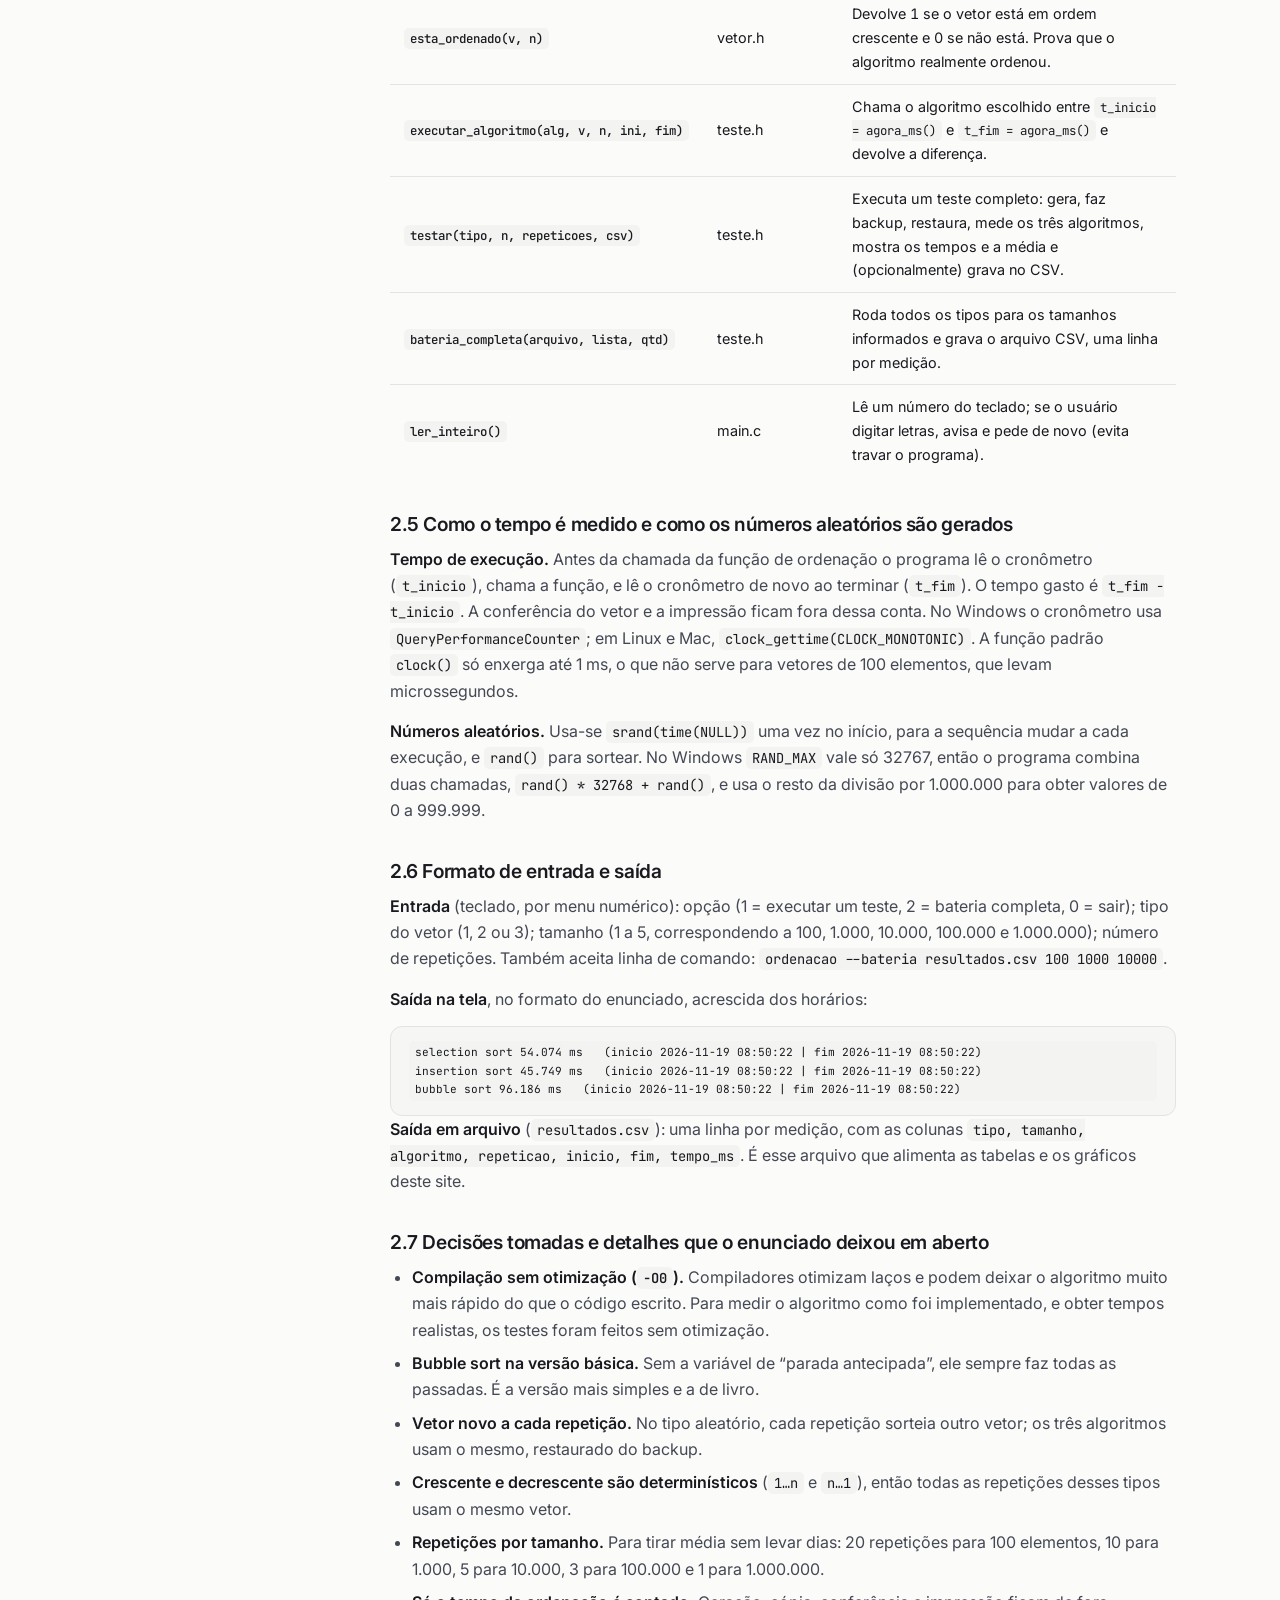
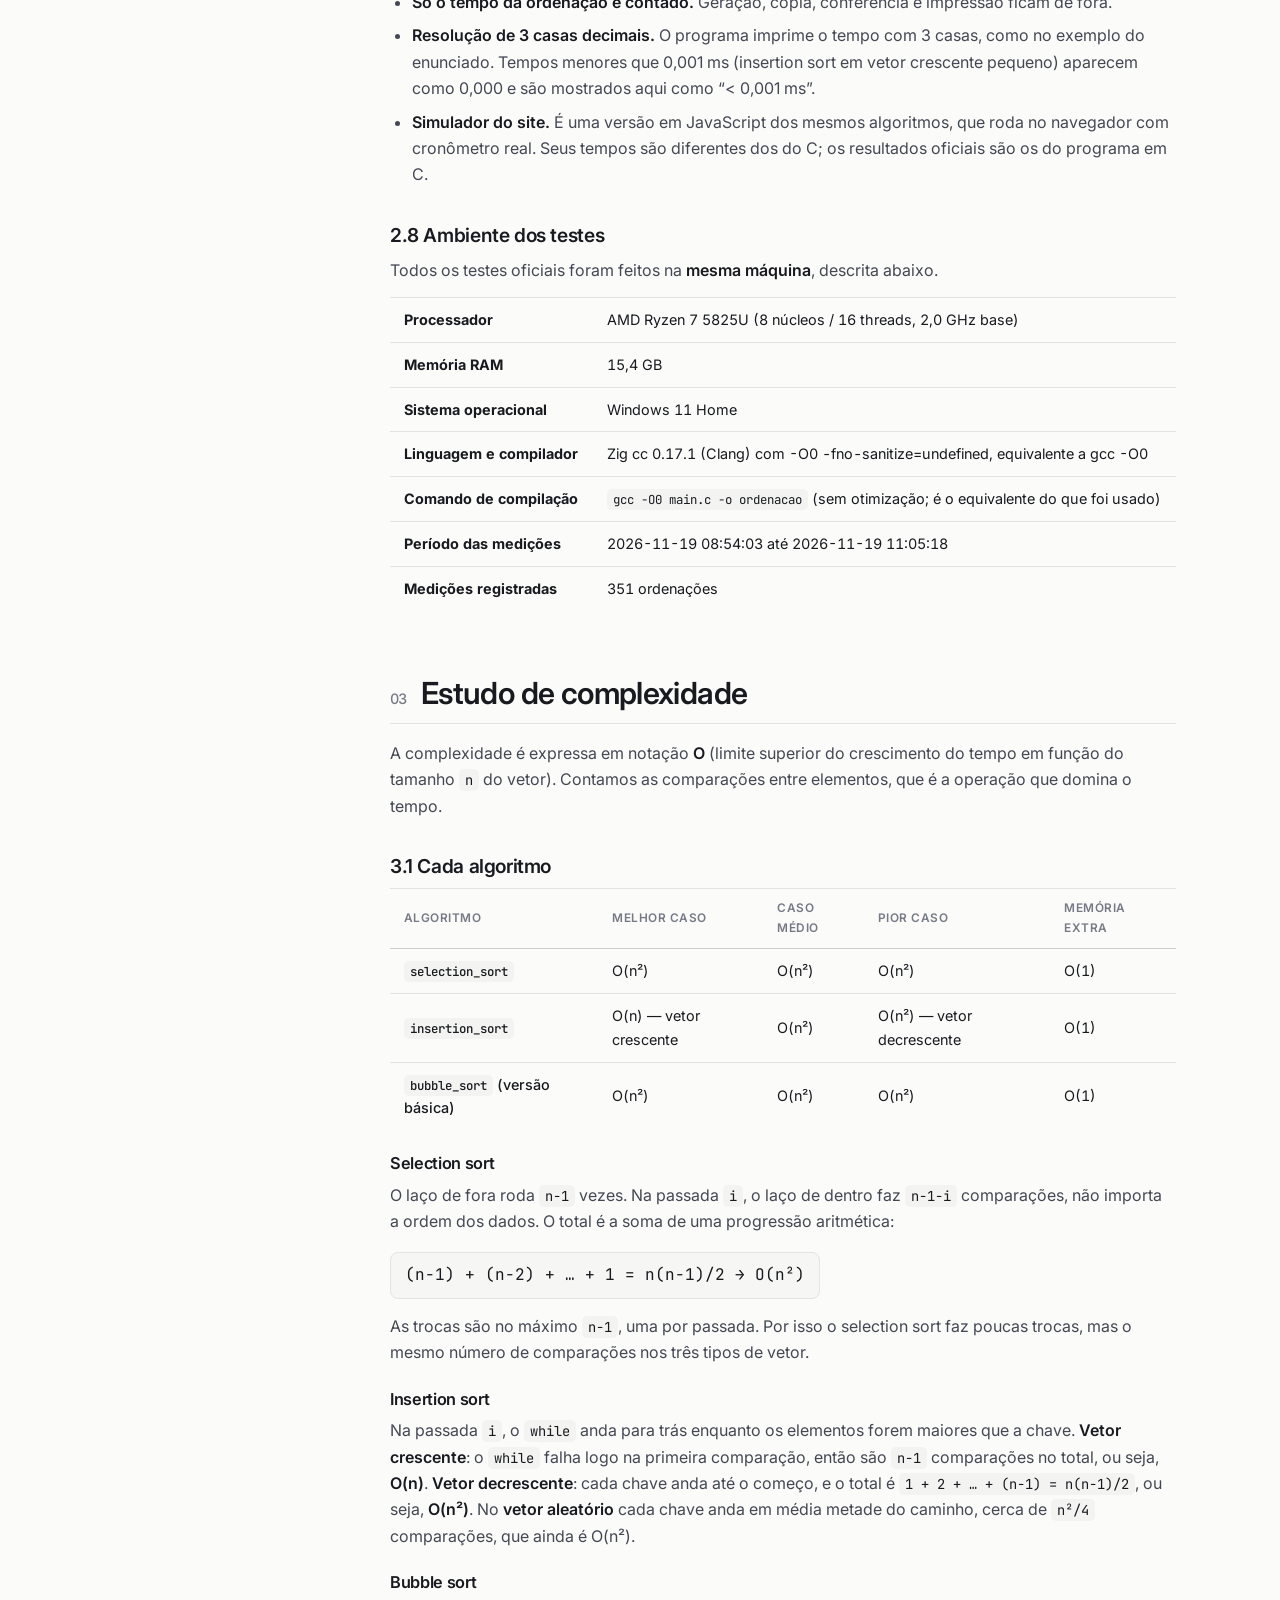
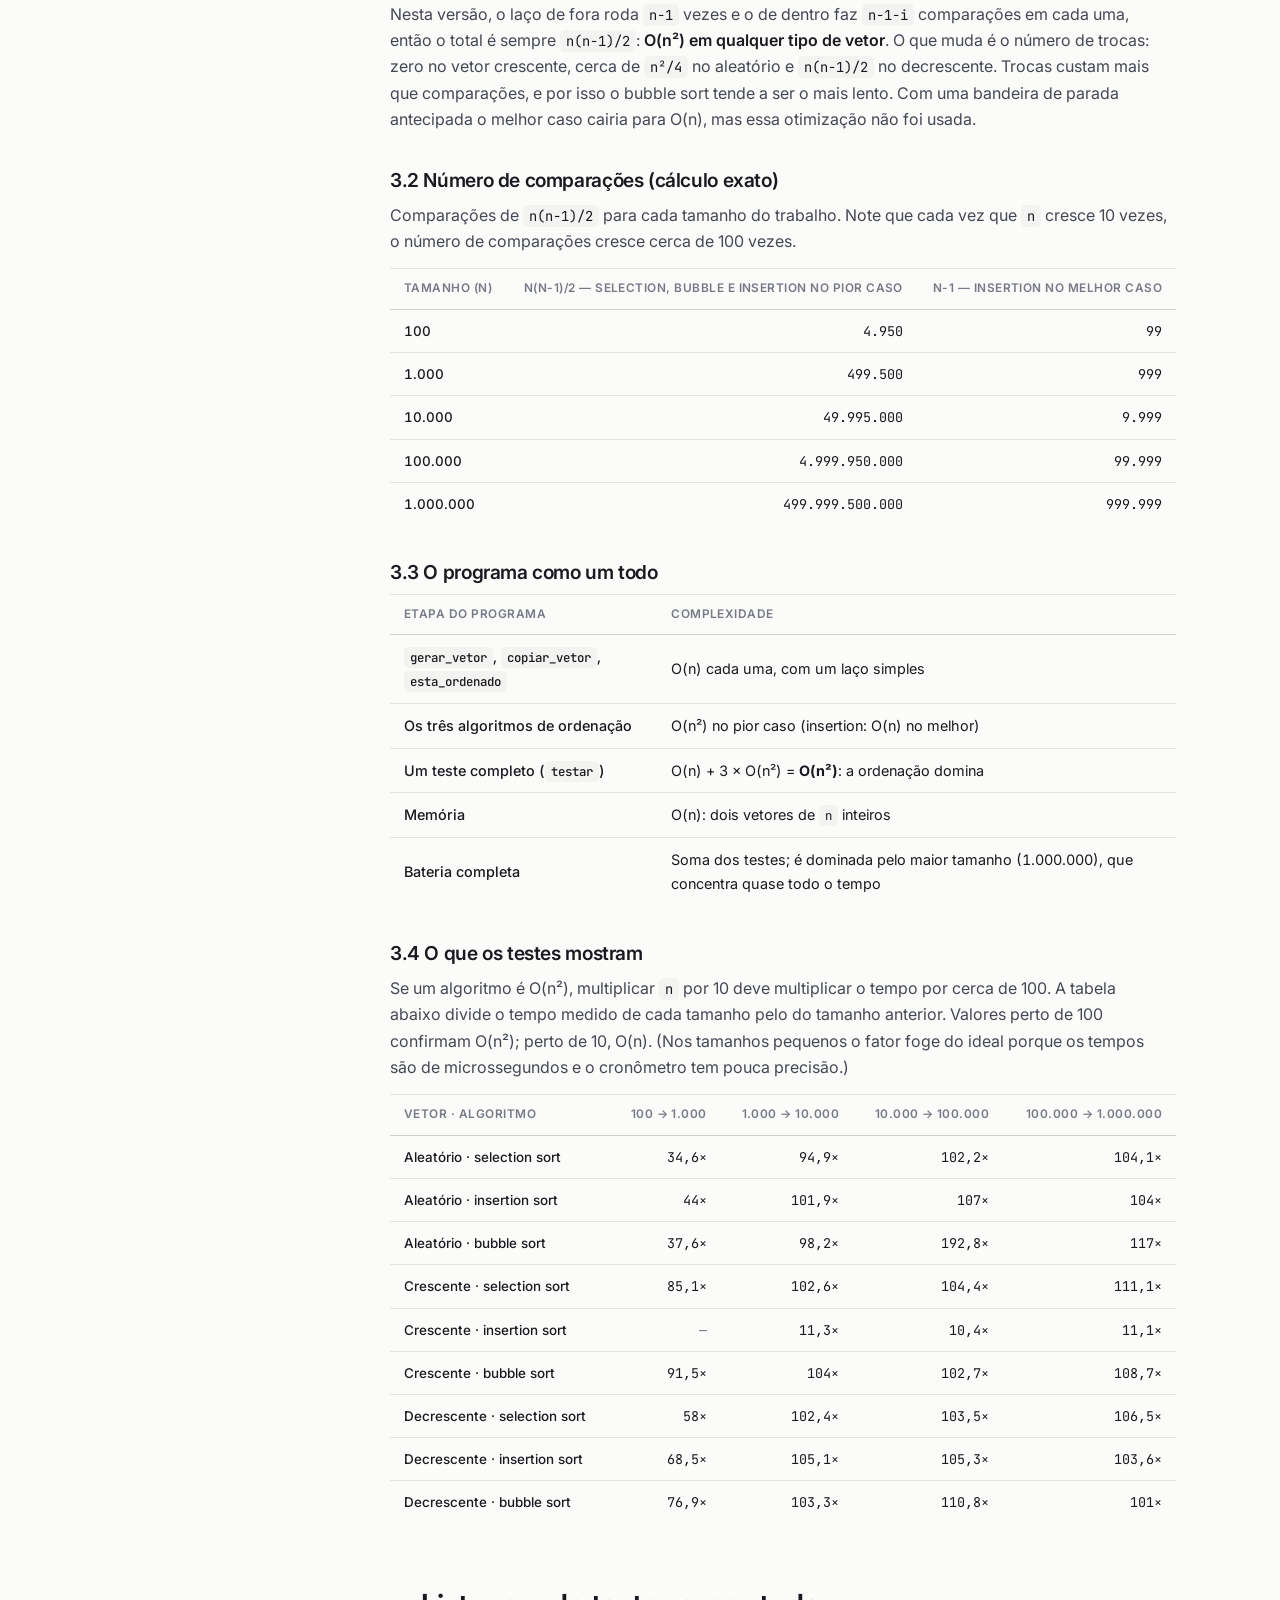
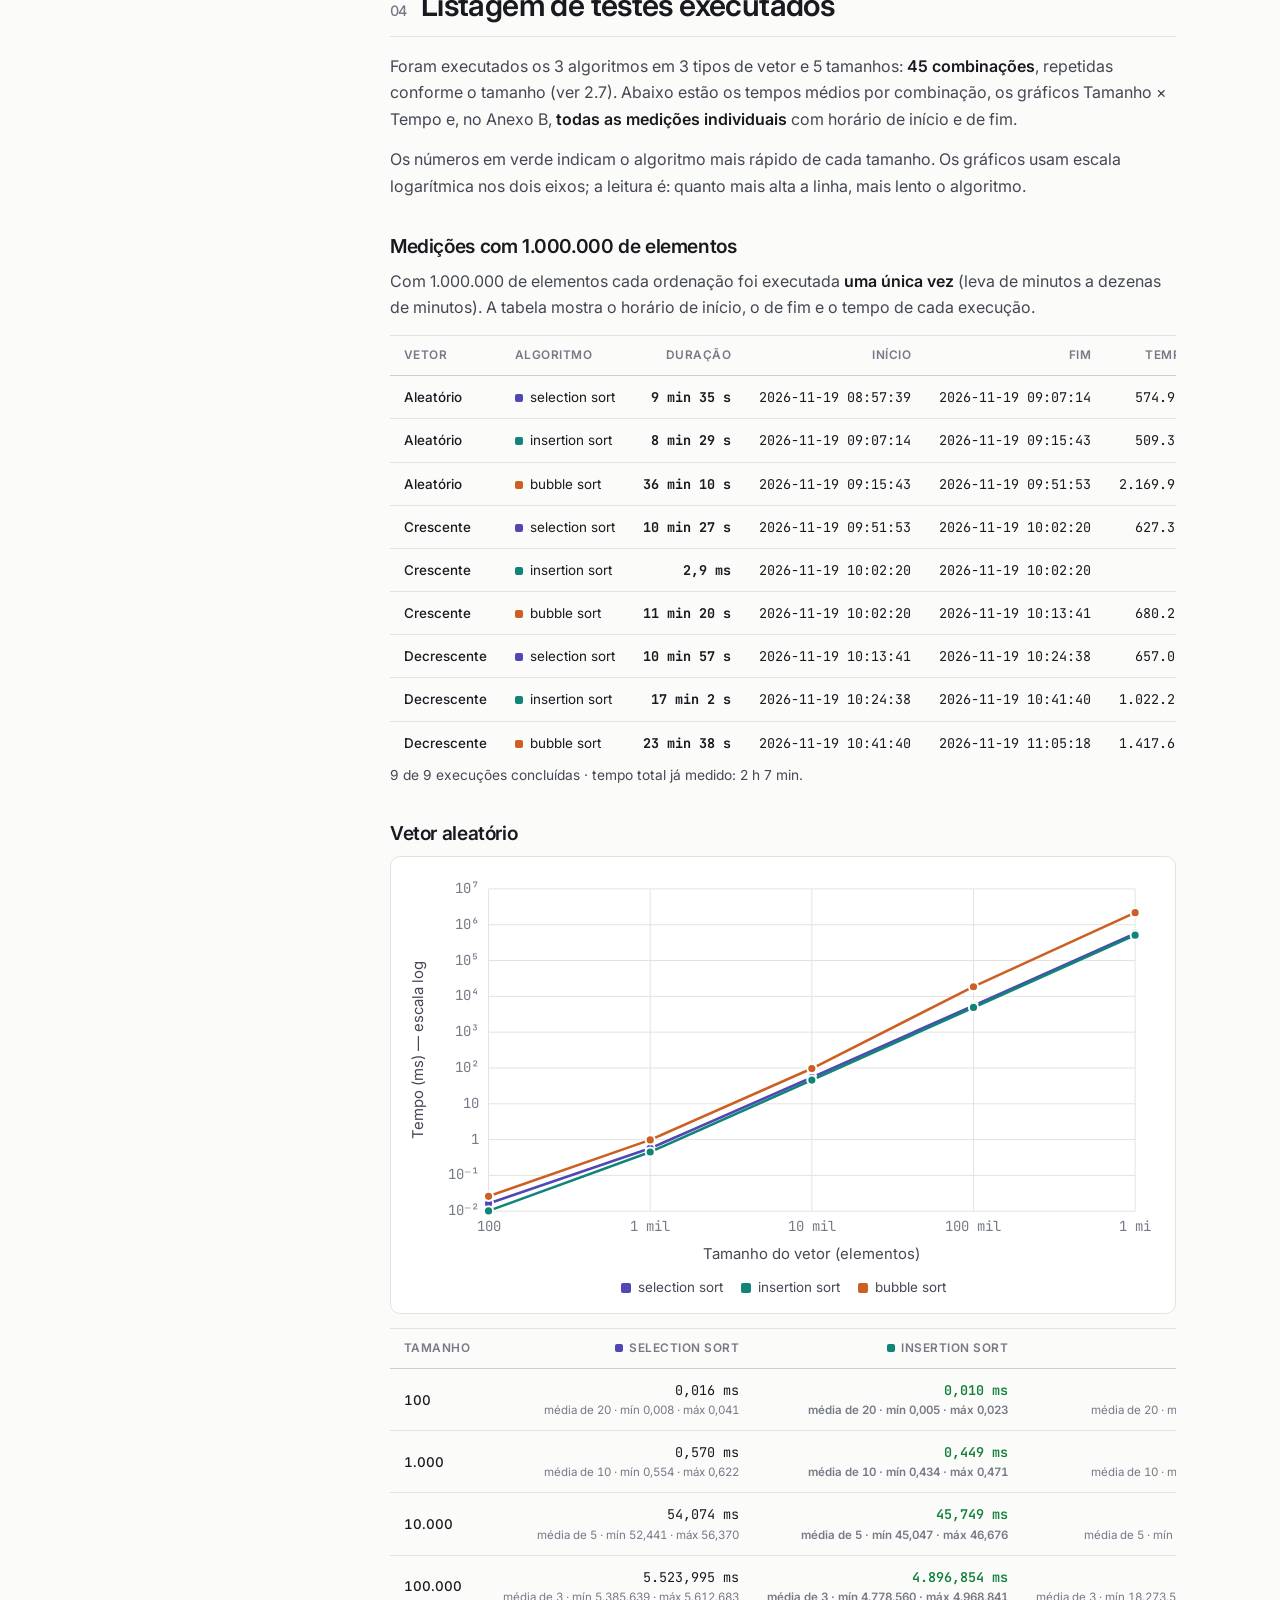
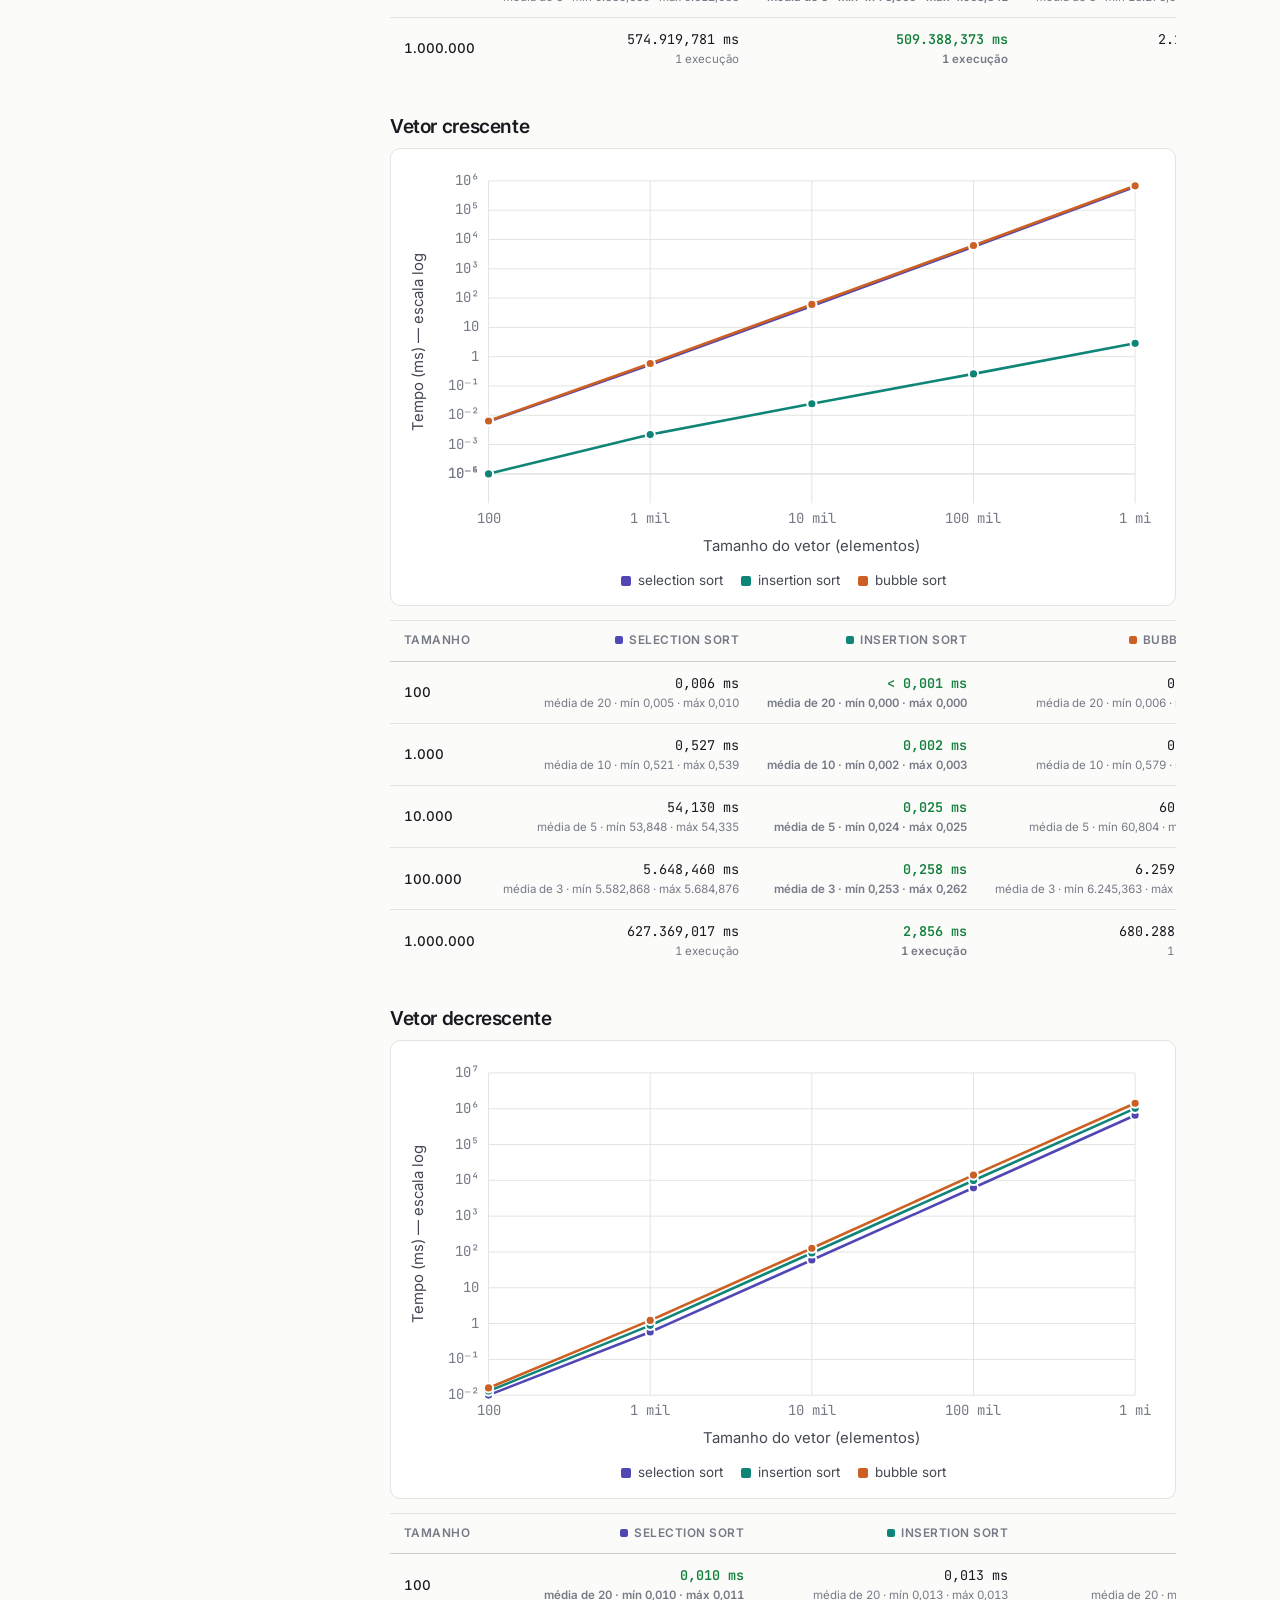
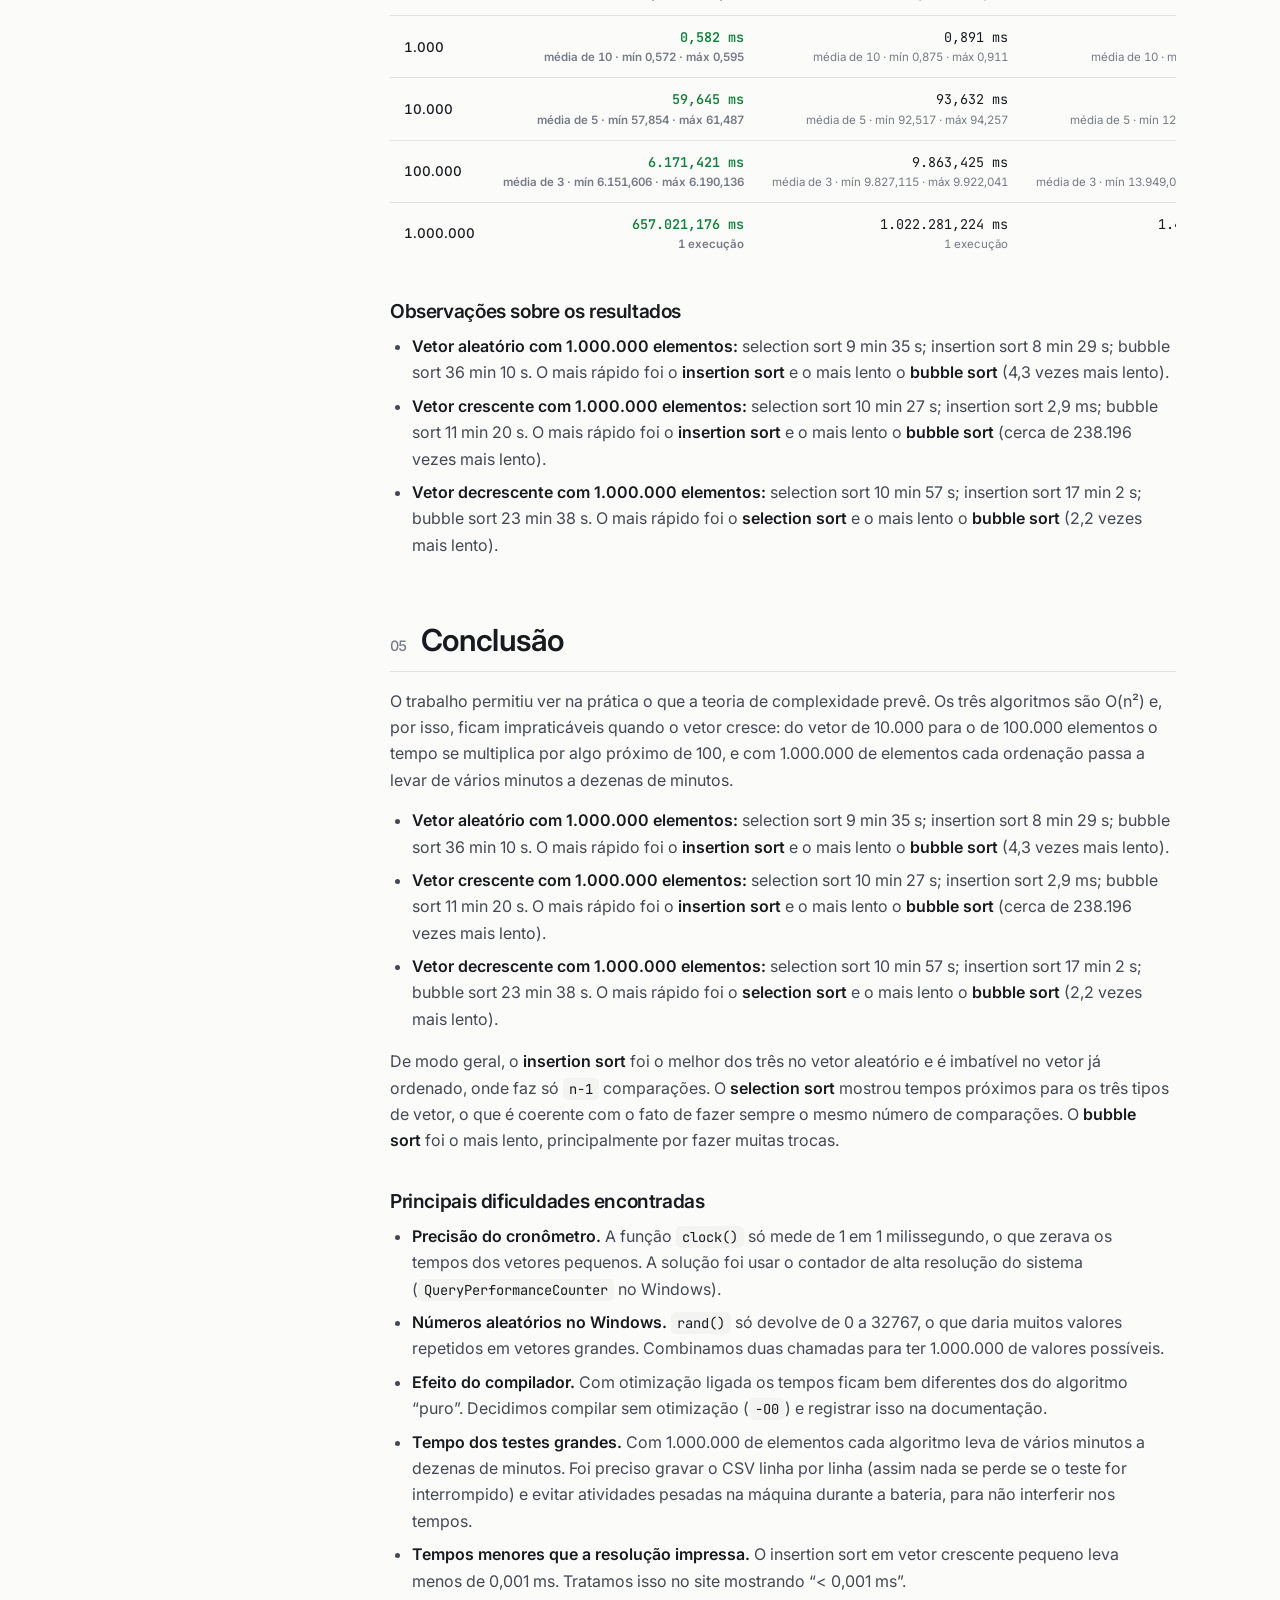
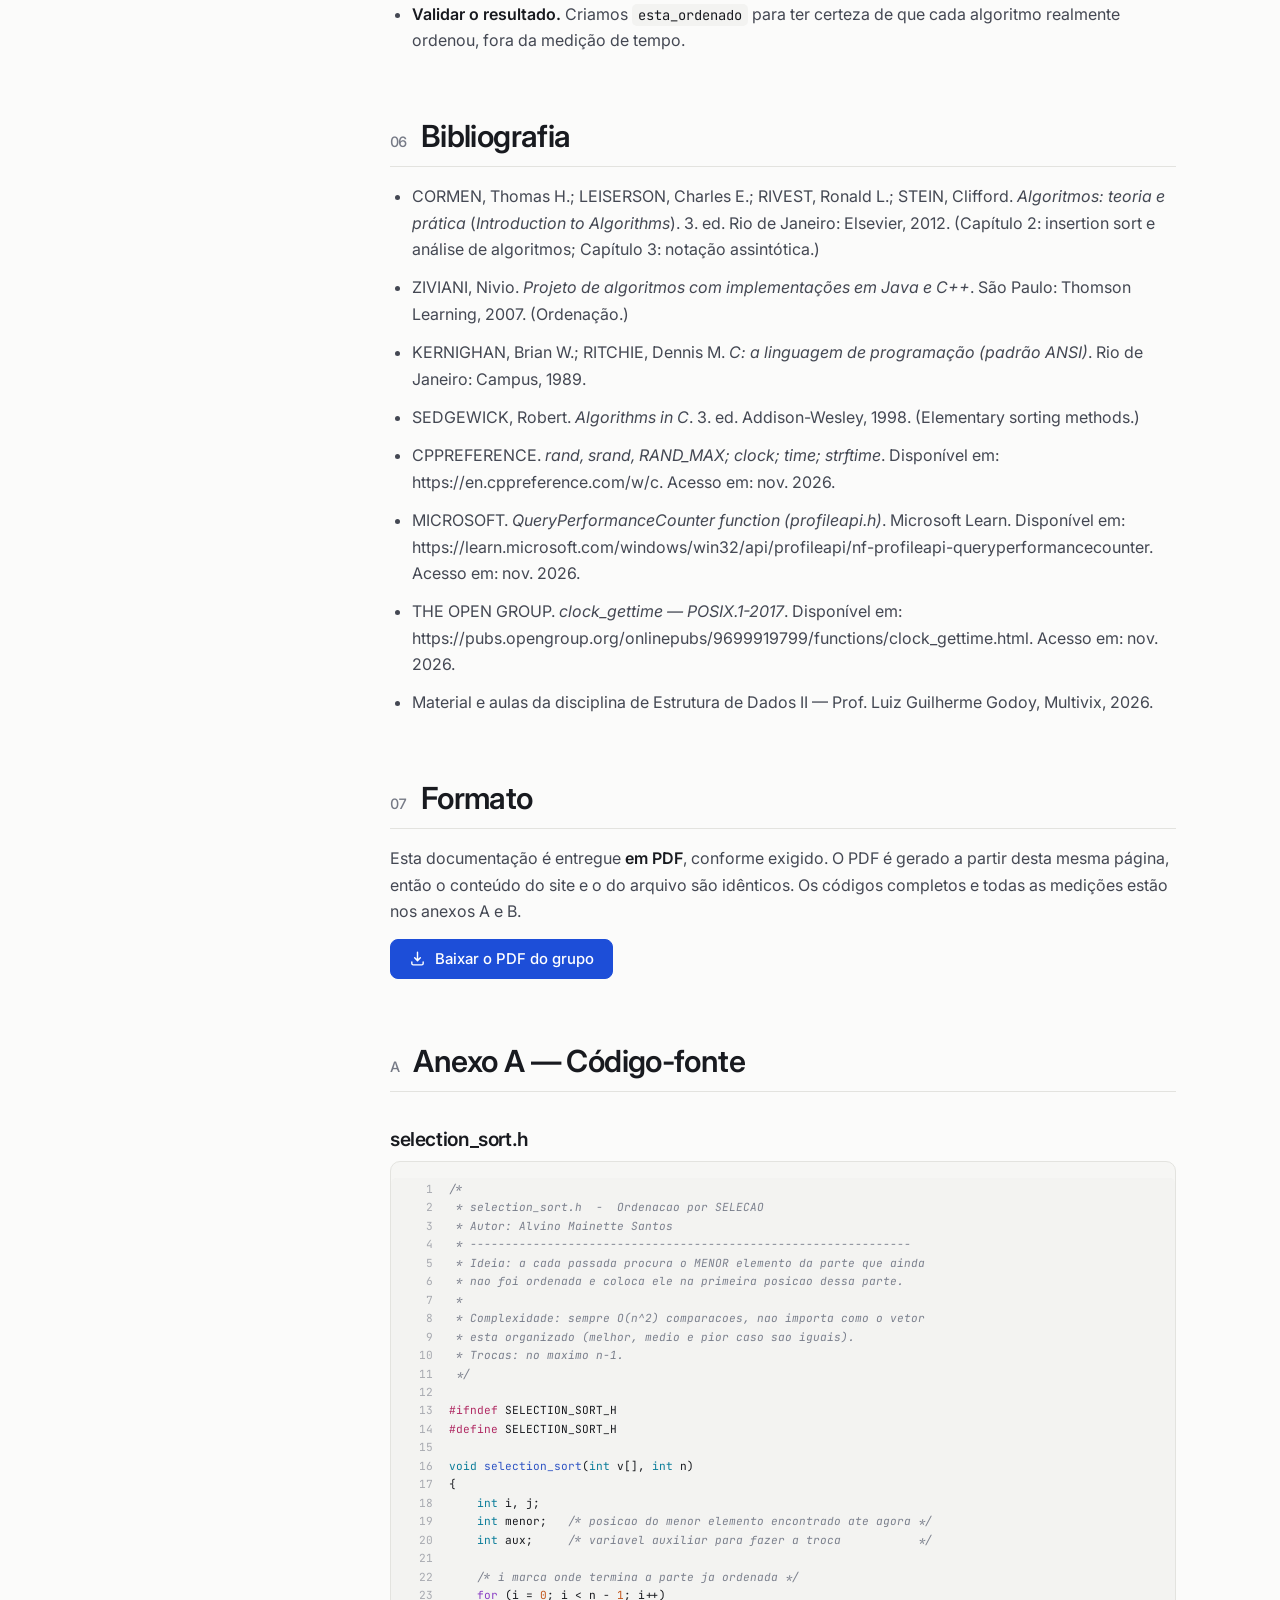
==== commit b555ea63: "Barra de progresso no simulador, icone sol/lua, codigo C separado por algoritmo - simulador: porcent" ====
--- a/public/documentacao.html
+++ b/public/documentacao.html
@@ -28,7 +28,7 @@
         <a class="atual" href="documentacao.html">Documentação</a>
       </nav>
       <button class="btn-tema" data-tema aria-label="Alternar tema claro e escuro" title="Alternar tema">
-        <svg width="18" height="18" viewBox="0 0 24 24" fill="none" stroke="currentColor" stroke-width="2" stroke-linecap="round" stroke-linejoin="round"><circle cx="12" cy="12" r="4"/><path d="M12 2v2M12 20v2M4.9 4.9l1.4 1.4M17.7 17.7l1.4 1.4M2 12h2M20 12h2M4.9 19.1l1.4-1.4M17.7 6.3l1.4-1.4"/></svg>
+        <svg class="ico-tema" viewBox="0 0 24 24" aria-hidden="true"><defs><mask id="mascara-lua"><rect width="24" height="24" fill="#fff"/><circle class="corte" cx="12" cy="12" r="7.5" fill="#000"/></mask></defs><g mask="url(#mascara-lua)"><circle class="disco" cx="12" cy="12" r="5" fill="currentColor"/></g><g class="raios" stroke="currentColor" stroke-width="2" stroke-linecap="round"><path d="M12 1.5v3M12 19.5v3M4.6 4.6l2.1 2.1M17.3 17.3l2.1 2.1M1.5 12h3M19.5 12h3M4.6 19.4l2.1-2.1M17.3 6.7l2.1-2.1"/></g></svg>
       </button>
       <button class="burger" aria-label="Abrir menu" aria-expanded="false">
         <svg width="18" height="18" viewBox="0 0 24 24" fill="none" stroke="currentColor" stroke-width="2" stroke-linecap="round"><path d="M4 7h16M4 12h16M4 17h16"/></svg>
@@ -150,8 +150,15 @@
           <table class="tabela tabela-doc">
             <thead><tr><th>Arquivo</th><th>Conteúdo</th></tr></thead>
             <tbody>
-              <tr><td><code>sort.h</code></td><td>A <strong>biblioteca de ordenação</strong>: reúne os três algoritmos (<code>selection_sort</code>, <code>insertion_sort</code> e <code>bubble_sort</code>) no mesmo arquivo, como pede o enunciado. Tem proteção contra inclusão repetida (<code>#ifndef SORT_H</code>).</td></tr>
-              <tr><td><code>main.c</code></td><td>O programa de testes: menu, geração dos vetores, backup/restauração, cronômetro, conferência do resultado e gravação do CSV. Faz <code>#include "sort.h"</code>.</td></tr>
+              <tr><td><code>selection_sort.h</code></td><td>Ordenação por seleção. Código de <strong>Alvino Mainette Santos</strong>.</td></tr>
+              <tr><td><code>insertion_sort.h</code></td><td>Ordenação por inserção. Código de <strong>Ronald Cussati Cesar da Fonseca</strong>.</td></tr>
+              <tr><td><code>bubble_sort.h</code></td><td>Ordenação por bolha. Código de <strong>Thalys Cestari Thouzo</strong>.</td></tr>
+              <tr><td><code>sort.h</code></td><td>A <strong>biblioteca de ordenação</strong>: junta os três algoritmos com <code>#include</code> (cada um fica no seu arquivo). Tem proteção contra inclusão repetida (<code>#ifndef SORT_H</code>).</td></tr>
+              <tr><td><code>vetor.h</code></td><td>Funções do vetor: gerar (aleatório, crescente ou decrescente), copiar (backup e restauração) e conferir se ficou ordenado.</td></tr>
+              <tr><td><code>tempo.h</code></td><td>Cronômetro em milissegundos e horário de início e de fim.</td></tr>
+              <tr><td><code>teste.h</code></td><td>Executa os testes: chama o algoritmo, mede o tempo, mostra os resultados e grava o CSV.</td></tr>
+              <tr><td><code>main.c</code></td><td>O programa principal: o menu. Faz <code>#include "teste.h"</code>.</td></tr>
+              <tr><td><code>README.md</code></td><td>Explica os arquivos, como compilar e como usar.</td></tr>
             </tbody>
           </table>
         </div>
@@ -193,18 +200,18 @@
           <table class="tabela tabela-doc">
             <thead><tr><th>Função</th><th>Onde</th><th>O que faz</th></tr></thead>
             <tbody>
-              <tr><td><code>selection_sort(v, n)</code></td><td>sort.h</td><td>Em cada passada <code>i</code>, procura o menor elemento entre <code>i+1</code> e <code>n-1</code> e o troca com <code>v[i]</code>. Depois de <code>i</code> passadas, as primeiras <code>i</code> posições já estão definitivas.</td></tr>
-              <tr><td><code>insertion_sort(v, n)</code></td><td>sort.h</td><td>Guarda <code>v[i]</code> como <code>chave</code>, desloca para a direita todos os elementos maiores que ela dentro da parte já ordenada e coloca a chave no espaço aberto.</td></tr>
-              <tr><td><code>bubble_sort(v, n)</code></td><td>sort.h</td><td>Compara cada par vizinho <code>v[j]</code> e <code>v[j+1]</code> e troca se estiverem fora de ordem. A cada passada o maior elemento restante vai para o fim. Versão básica, sem parada antecipada.</td></tr>
-              <tr><td><code>agora_ms()</code></td><td>main.c</td><td>Devolve o tempo atual em milissegundos, com casas decimais, usando o contador de alta resolução do sistema.</td></tr>
-              <tr><td><code>horario_atual(texto)</code></td><td>main.c</td><td>Escreve data e hora do relógio no texto, para mostrar o <strong>início</strong> e o <strong>fim</strong> de cada ordenação.</td></tr>
-              <tr><td><code>numero_aleatorio()</code></td><td>main.c</td><td>Combina duas chamadas de <code>rand()</code> para sortear números de 0 a 999.999.</td></tr>
-              <tr><td><code>gerar_vetor(v, n, tipo)</code></td><td>main.c</td><td>Preenche o vetor conforme o tipo: 1 = aleatório, 2 = crescente, 3 = decrescente.</td></tr>
-              <tr><td><code>copiar_vetor(origem, destino, n)</code></td><td>main.c</td><td>Copia um vetor para outro. Faz o backup e a restauração.</td></tr>
-              <tr><td><code>esta_ordenado(v, n)</code></td><td>main.c</td><td>Devolve 1 se o vetor está em ordem crescente e 0 se não está. Prova que o algoritmo realmente ordenou.</td></tr>
-              <tr><td><code>executar_algoritmo(alg, v, n, ini, fim)</code></td><td>main.c</td><td>Chama o algoritmo escolhido entre <code>t_inicio = agora_ms()</code> e <code>t_fim = agora_ms()</code> e devolve a diferença.</td></tr>
-              <tr><td><code>testar(tipo, n, repeticoes, csv)</code></td><td>main.c</td><td>Executa um teste completo: gera, faz backup, restaura, mede os três algoritmos, mostra os tempos e a média e (opcionalmente) grava no CSV.</td></tr>
-              <tr><td><code>bateria_completa(arquivo, lista, qtd)</code></td><td>main.c</td><td>Roda todos os tipos para os tamanhos informados e grava o arquivo CSV, uma linha por medição.</td></tr>
+              <tr><td><code>selection_sort(v, n)</code></td><td>selection_sort.h</td><td>Em cada passada <code>i</code>, procura o menor elemento entre <code>i+1</code> e <code>n-1</code> e o troca com <code>v[i]</code>. Depois de <code>i</code> passadas, as primeiras <code>i</code> posições já estão definitivas.</td></tr>
+              <tr><td><code>insertion_sort(v, n)</code></td><td>insertion_sort.h</td><td>Guarda <code>v[i]</code> como <code>chave</code>, desloca para a direita todos os elementos maiores que ela dentro da parte já ordenada e coloca a chave no espaço aberto.</td></tr>
+              <tr><td><code>bubble_sort(v, n)</code></td><td>bubble_sort.h</td><td>Compara cada par vizinho <code>v[j]</code> e <code>v[j+1]</code> e troca se estiverem fora de ordem. A cada passada o maior elemento restante vai para o fim. Versão básica, sem parada antecipada.</td></tr>
+              <tr><td><code>agora_ms()</code></td><td>tempo.h</td><td>Devolve o tempo atual em milissegundos, com casas decimais, usando o contador de alta resolução do sistema.</td></tr>
+              <tr><td><code>horario_atual(texto)</code></td><td>tempo.h</td><td>Escreve data e hora do relógio no texto, para mostrar o <strong>início</strong> e o <strong>fim</strong> de cada ordenação.</td></tr>
+              <tr><td><code>numero_aleatorio()</code></td><td>vetor.h</td><td>Combina duas chamadas de <code>rand()</code> para sortear números de 0 a 999.999.</td></tr>
+              <tr><td><code>gerar_vetor(v, n, tipo)</code></td><td>vetor.h</td><td>Preenche o vetor conforme o tipo: 1 = aleatório, 2 = crescente, 3 = decrescente.</td></tr>
+              <tr><td><code>copiar_vetor(origem, destino, n)</code></td><td>vetor.h</td><td>Copia um vetor para outro. Faz o backup e a restauração.</td></tr>
+              <tr><td><code>esta_ordenado(v, n)</code></td><td>vetor.h</td><td>Devolve 1 se o vetor está em ordem crescente e 0 se não está. Prova que o algoritmo realmente ordenou.</td></tr>
+              <tr><td><code>executar_algoritmo(alg, v, n, ini, fim)</code></td><td>teste.h</td><td>Chama o algoritmo escolhido entre <code>t_inicio = agora_ms()</code> e <code>t_fim = agora_ms()</code> e devolve a diferença.</td></tr>
+              <tr><td><code>testar(tipo, n, repeticoes, csv)</code></td><td>teste.h</td><td>Executa um teste completo: gera, faz backup, restaura, mede os três algoritmos, mostra os tempos e a média e (opcionalmente) grava no CSV.</td></tr>
+              <tr><td><code>bateria_completa(arquivo, lista, qtd)</code></td><td>teste.h</td><td>Roda todos os tipos para os tamanhos informados e grava o arquivo CSV, uma linha por medição.</td></tr>
               <tr><td><code>ler_inteiro()</code></td><td>main.c</td><td>Lê um número do teclado; se o usuário digitar letras, avisa e pede de novo (evita travar o programa).</td></tr>
             </tbody>
           </table>
@@ -352,10 +359,22 @@
       <!-- ============ ANEXOS ============ -->
       <section id="anexo-a">
         <h2 class="revelar"><span class="sec-n">A</span>Anexo A — Código-fonte</h2>
+        <h3>selection_sort.h</h3>
+        <div class="cod-janela"><pre class="cod" data-anexo="selection_sort.h"><code>Carregando…</code></pre></div>
+        <h3>insertion_sort.h</h3>
+        <div class="cod-janela"><pre class="cod" data-anexo="insertion_sort.h"><code>Carregando…</code></pre></div>
+        <h3>bubble_sort.h</h3>
+        <div class="cod-janela"><pre class="cod" data-anexo="bubble_sort.h"><code>Carregando…</code></pre></div>
         <h3>sort.h</h3>
-        <div class="cod-janela"><pre class="cod" id="anexo-sort"><code>Carregando…</code></pre></div>
+        <div class="cod-janela"><pre class="cod" data-anexo="sort.h"><code>Carregando…</code></pre></div>
+        <h3>vetor.h</h3>
+        <div class="cod-janela"><pre class="cod" data-anexo="vetor.h"><code>Carregando…</code></pre></div>
+        <h3>tempo.h</h3>
+        <div class="cod-janela"><pre class="cod" data-anexo="tempo.h"><code>Carregando…</code></pre></div>
+        <h3>teste.h</h3>
+        <div class="cod-janela"><pre class="cod" data-anexo="teste.h"><code>Carregando…</code></pre></div>
         <h3>main.c</h3>
-        <div class="cod-janela"><pre class="cod" id="anexo-main"><code>Carregando…</code></pre></div>
+        <div class="cod-janela"><pre class="cod" data-anexo="main.c"><code>Carregando…</code></pre></div>
       </section>
 
       <section id="anexo-b">
--- a/public/css/style.css
+++ b/public/css/style.css
@@ -169,13 +169,24 @@
 .alg-estado { font-size: .78rem; color: var(--mudo); font-family: var(--fonte-mono); }
 .alg-tempo { font-family: var(--fonte-mono); font-size: clamp(1.1rem, 2.4vw, 1.5rem); font-weight: 500; text-align: right; font-variant-numeric: tabular-nums; }
 .alg-horas { font-size: .78rem; color: var(--mudo); font-family: var(--fonte-mono); grid-column: 1; }
-.alg-barra { grid-column: 1 / -1; height: 4px; border-radius: 2px; background: var(--surface-2); margin-top: 10px; overflow: hidden; }
-.alg-barra i { display: block; height: 100%; width: 0; background: var(--c); transition: width .6s ease; }
+.alg-prog { grid-column: 1 / -1; display: flex; align-items: center; gap: 12px; margin-top: 12px; }
+.alg-barra { flex: 1; height: 8px; border-radius: 4px; background: var(--surface-2); overflow: hidden; }
+.alg-barra i { display: block; height: 100%; width: 0; border-radius: 4px; background: var(--c); transition: width .35s ease-out; }
+.alg-pct { min-width: 3.4ch; text-align: right; font: 500 .82rem var(--fonte-mono); color: var(--mudo); font-variant-numeric: tabular-nums; }
+.alg-card { transition: border-color .25s ease; }
 .alg-card.rodando { border-color: var(--c); }
-.alg-card.rodando .alg-estado { color: var(--c); }
-.alg-card.rodando .alg-barra i { width: 35% !important; animation: varre 1.4s ease-in-out infinite; }
-@keyframes varre { 0% { transform: translateX(-100%); } 100% { transform: translateX(300%); } }
-.alg-card.pronto .alg-estado { color: var(--ok); }
+.alg-card.rodando .alg-estado, .alg-card.rodando .alg-pct { color: var(--c); }
+.alg-card.pronto .alg-estado, .alg-card.pronto .alg-pct { color: var(--ok); }
+
+/* ---------- botão de tema: sol vira lua ---------- */
+.ico-tema { width: 20px; height: 20px; overflow: visible; transition: transform .6s cubic-bezier(.4, 0, .2, 1); }
+.ico-tema .disco { transform-origin: 12px 12px; transition: transform .6s cubic-bezier(.4, 0, .2, 1); }
+.ico-tema .corte { transform: translate(18px, -18px); transition: transform .6s cubic-bezier(.4, 0, .2, 1); }
+.ico-tema .raios { transform-origin: 12px 12px; transition: transform .6s cubic-bezier(.4, 0, .2, 1), opacity .35s ease; }
+:root[data-theme="dark"] .ico-tema { transform: rotate(-40deg); }
+:root[data-theme="dark"] .ico-tema .disco { transform: scale(1.75); }
+:root[data-theme="dark"] .ico-tema .corte { transform: translate(6px, -6px); }
+:root[data-theme="dark"] .ico-tema .raios { transform: rotate(60deg) scale(.4); opacity: 0; }
 .console { font-family: var(--fonte-mono); font-size: .8rem; background: var(--codigo-bg); border: 1px solid var(--borda); border-radius: 8px; padding: 14px 16px; min-height: 110px; max-height: 210px; overflow: auto; white-space: pre-wrap; color: var(--texto-2); margin: 0; }
 .console:empty::before { content: "aguardando execução…"; color: var(--mudo); }
 .nota { font-size: .86rem; color: var(--mudo); margin-top: 12px; max-width: 80ch; }
@@ -323,6 +334,9 @@
 .algs h3 i { width: 10px; height: 10px; border-radius: 2px; display: inline-block; }
 .algs p { color: var(--texto-2); font-size: .95rem; margin: 0 0 8px; }
 .algs small { display: block; color: var(--mudo); font-size: .84rem; }
+.algs .autor { display: block; margin-top: 10px; font: 500 .8rem var(--fonte-mono); color: var(--texto-2); }
+.cod-autor { margin-left: auto; color: var(--texto-2); }
+.cod-autor:empty { display: none; }
 
 .sim-ctrl { border: 0; padding: 0; background: transparent; }
 .alg-card { padding: 14px 18px; }
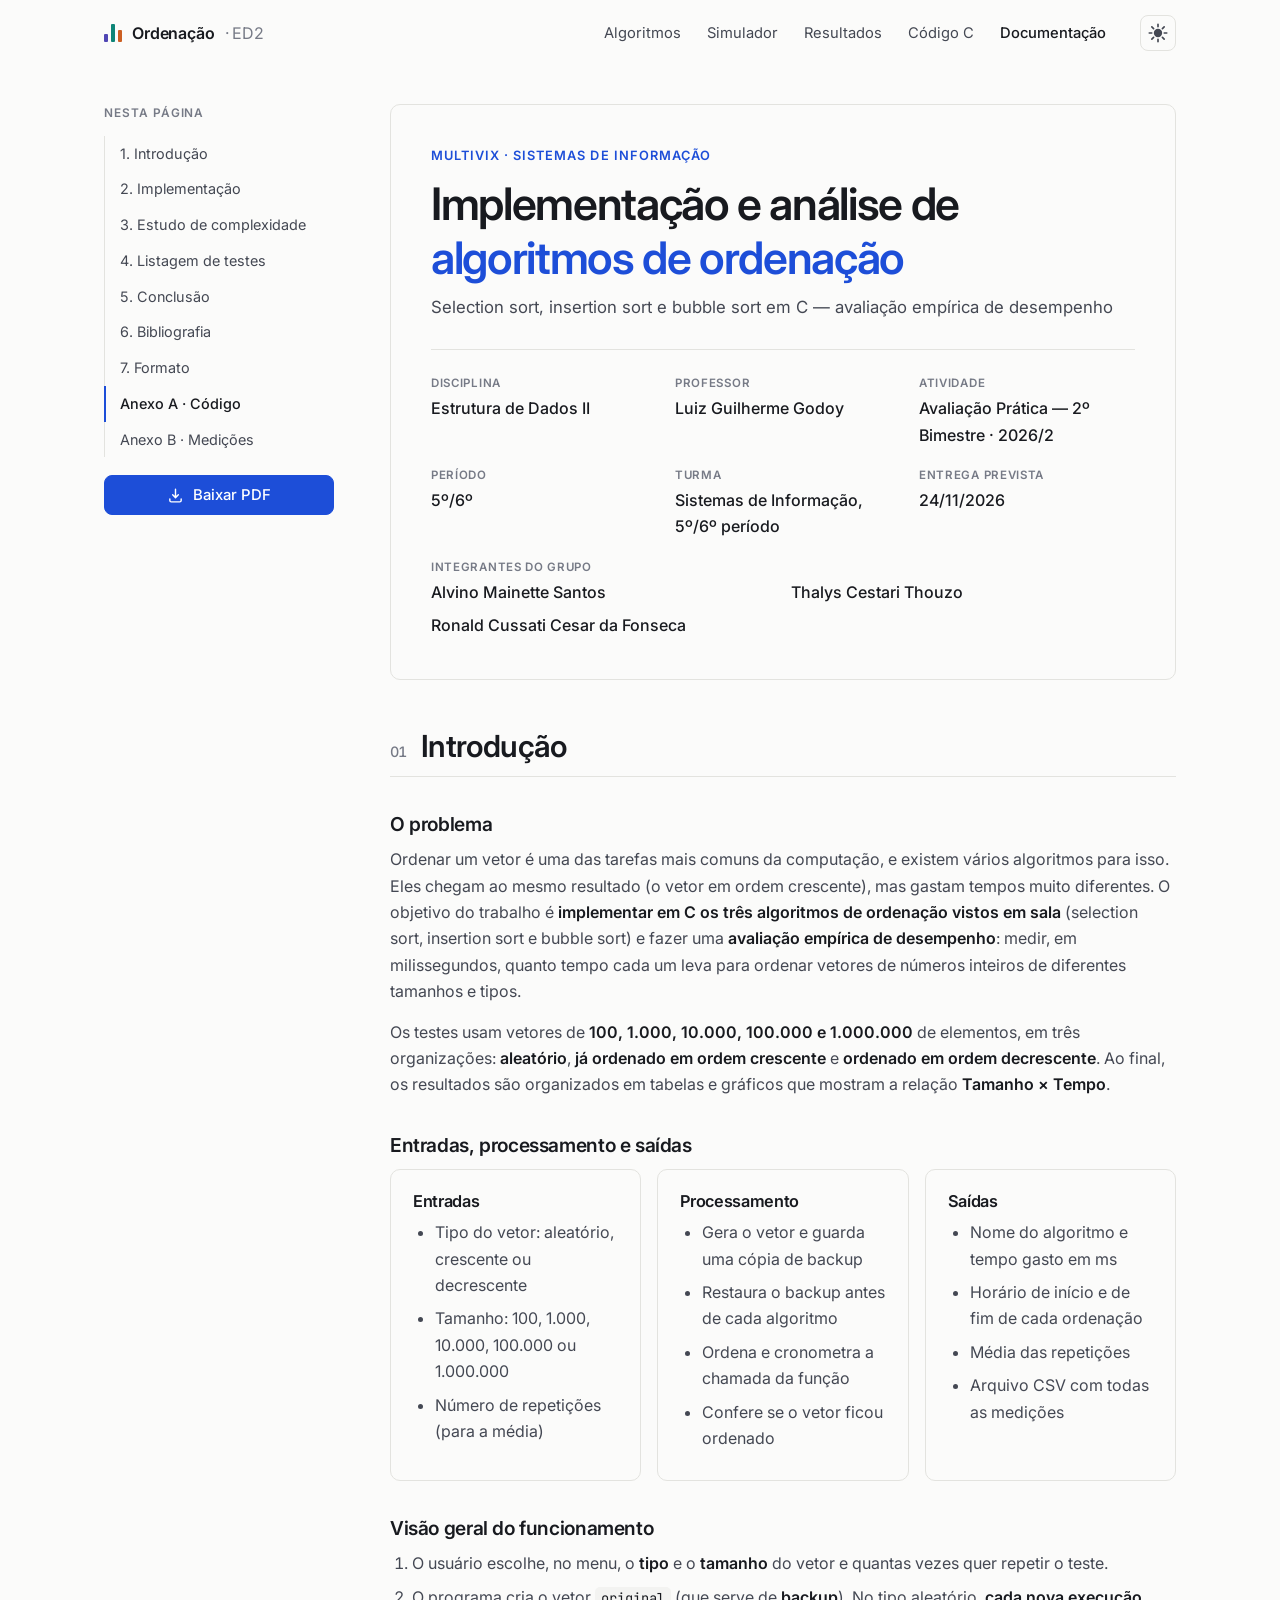
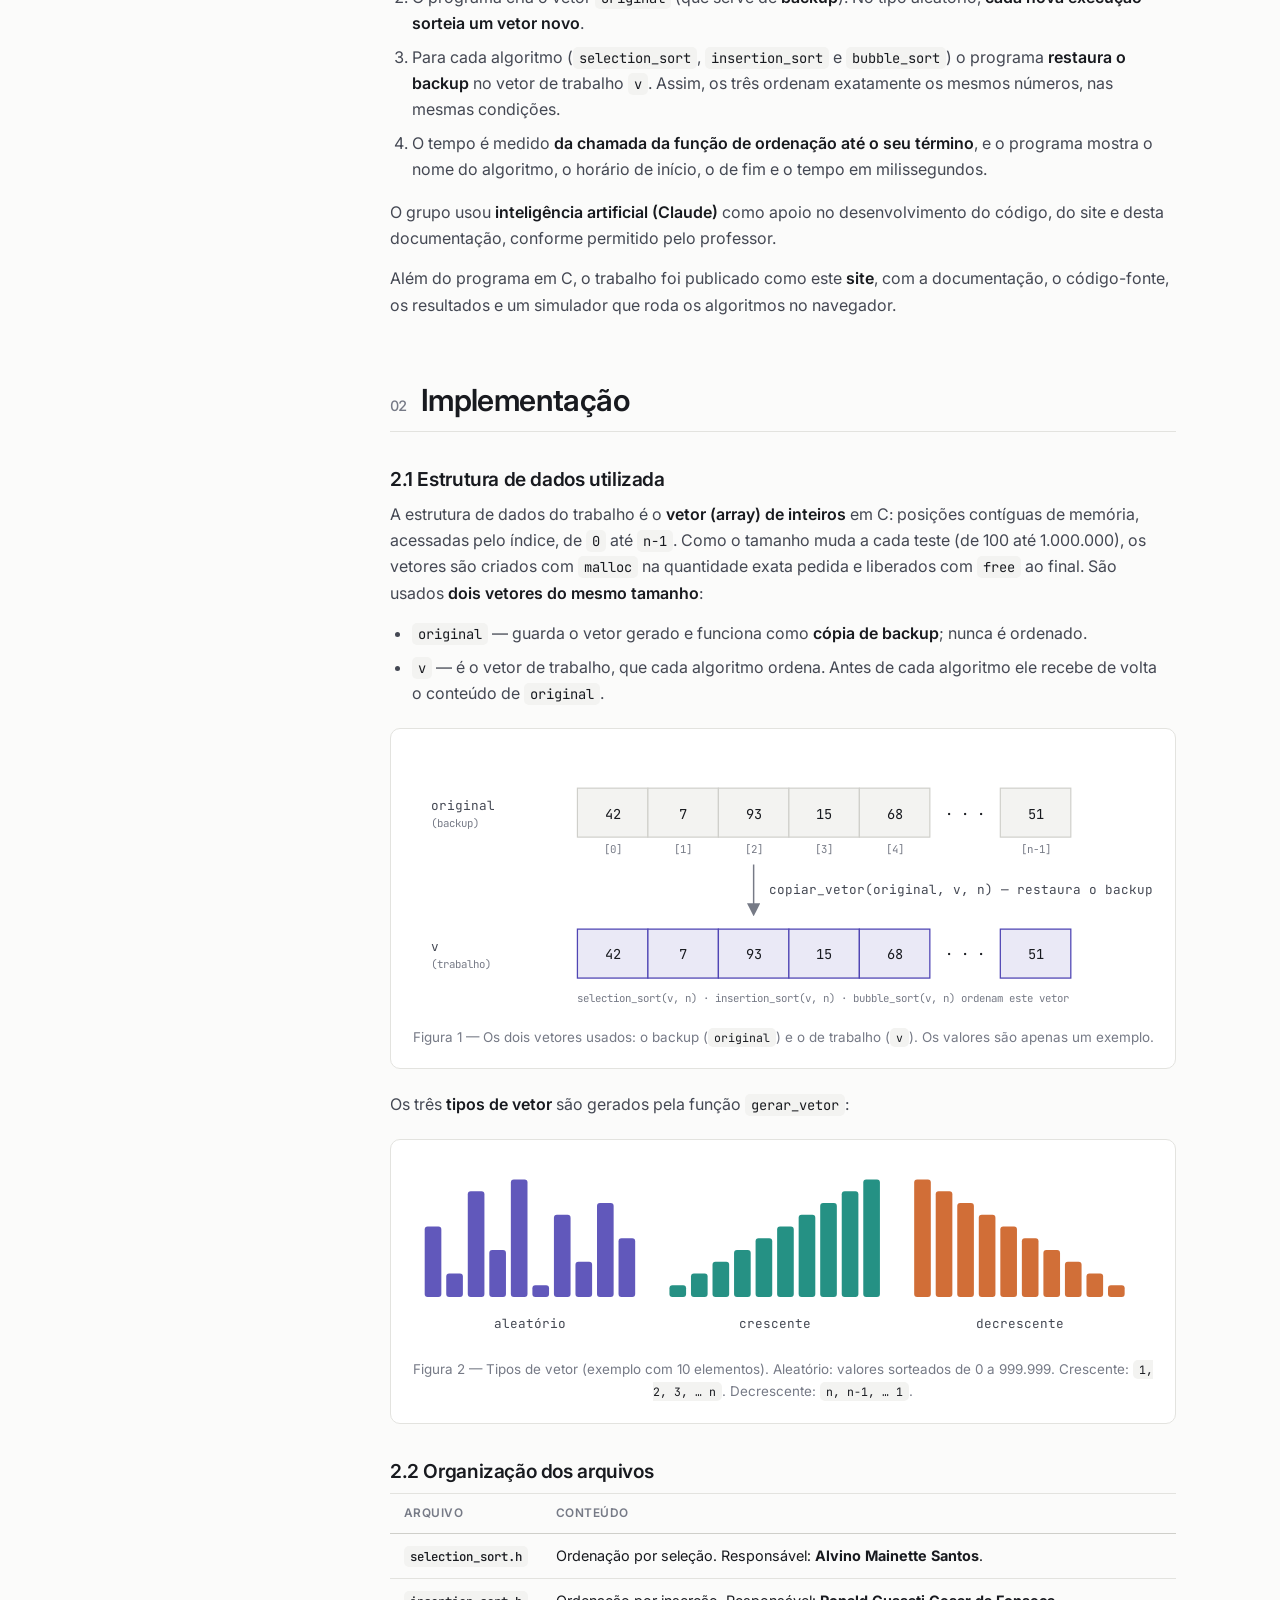
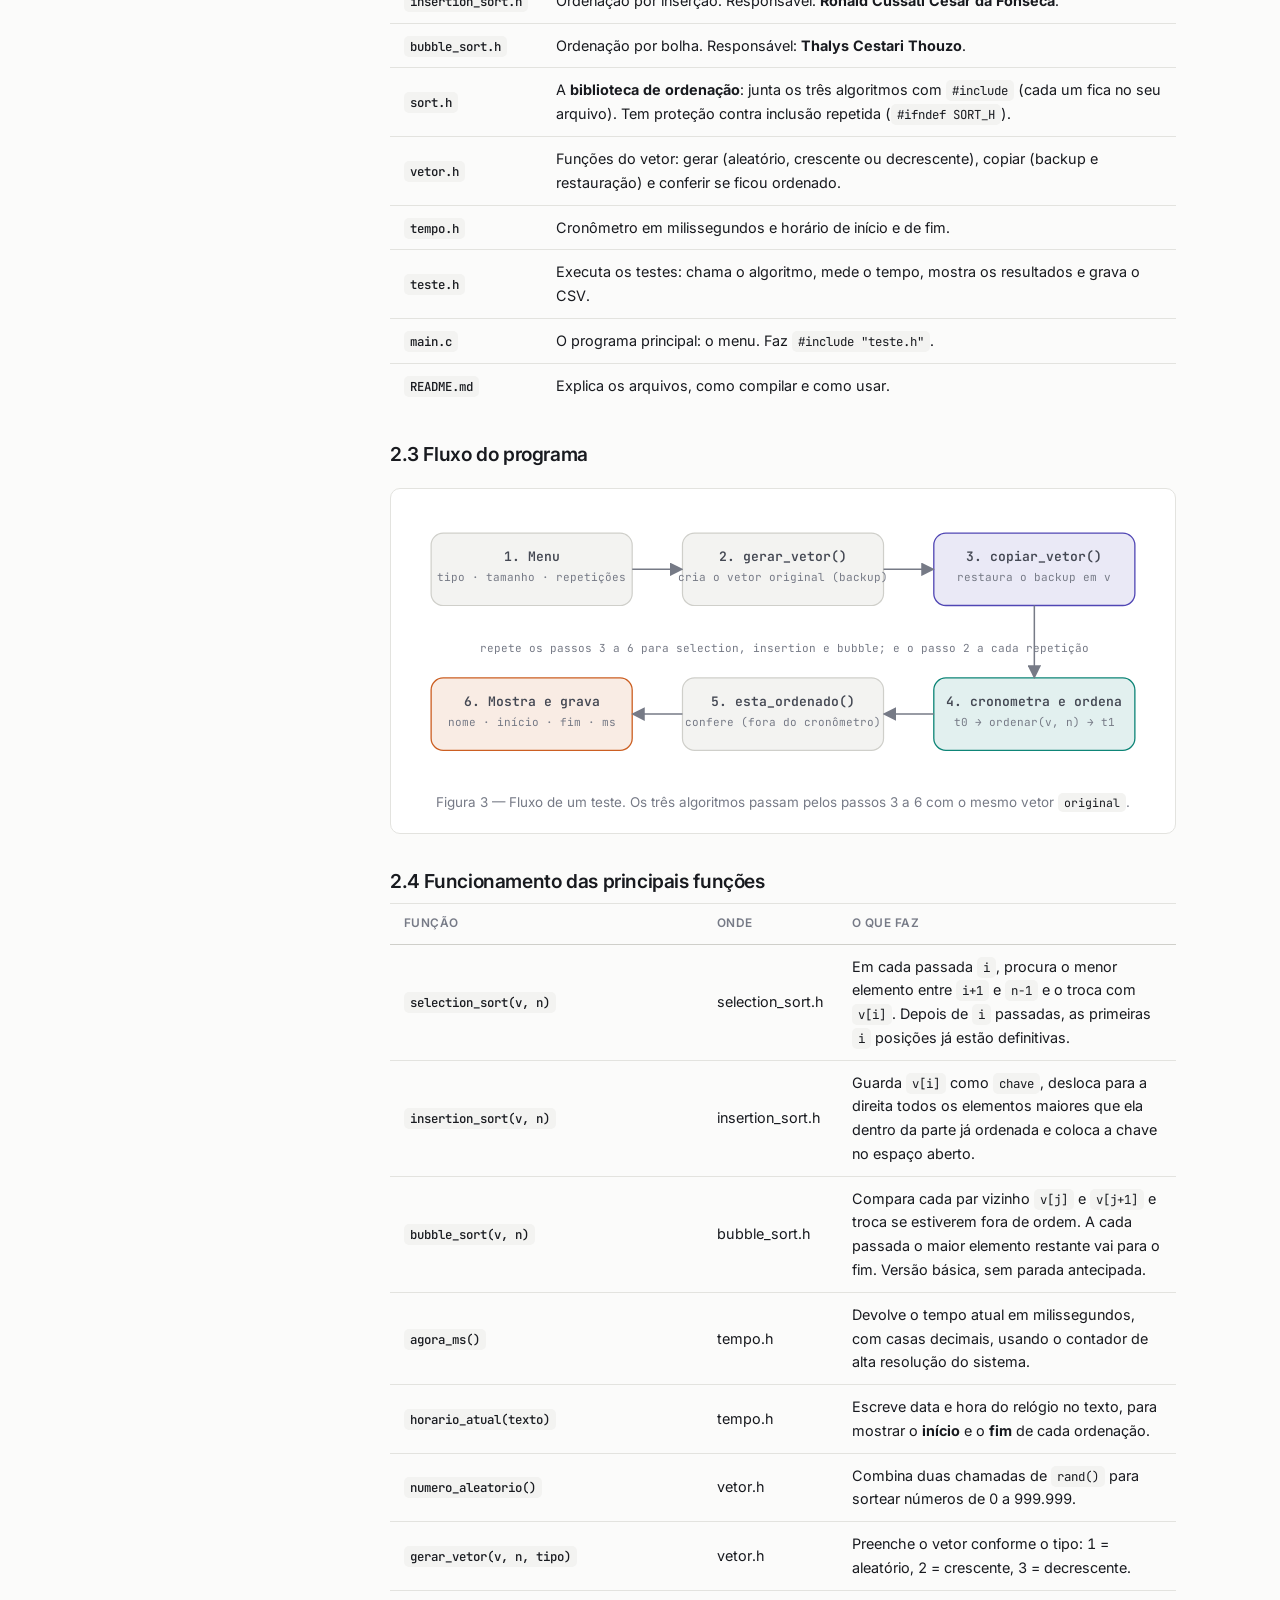
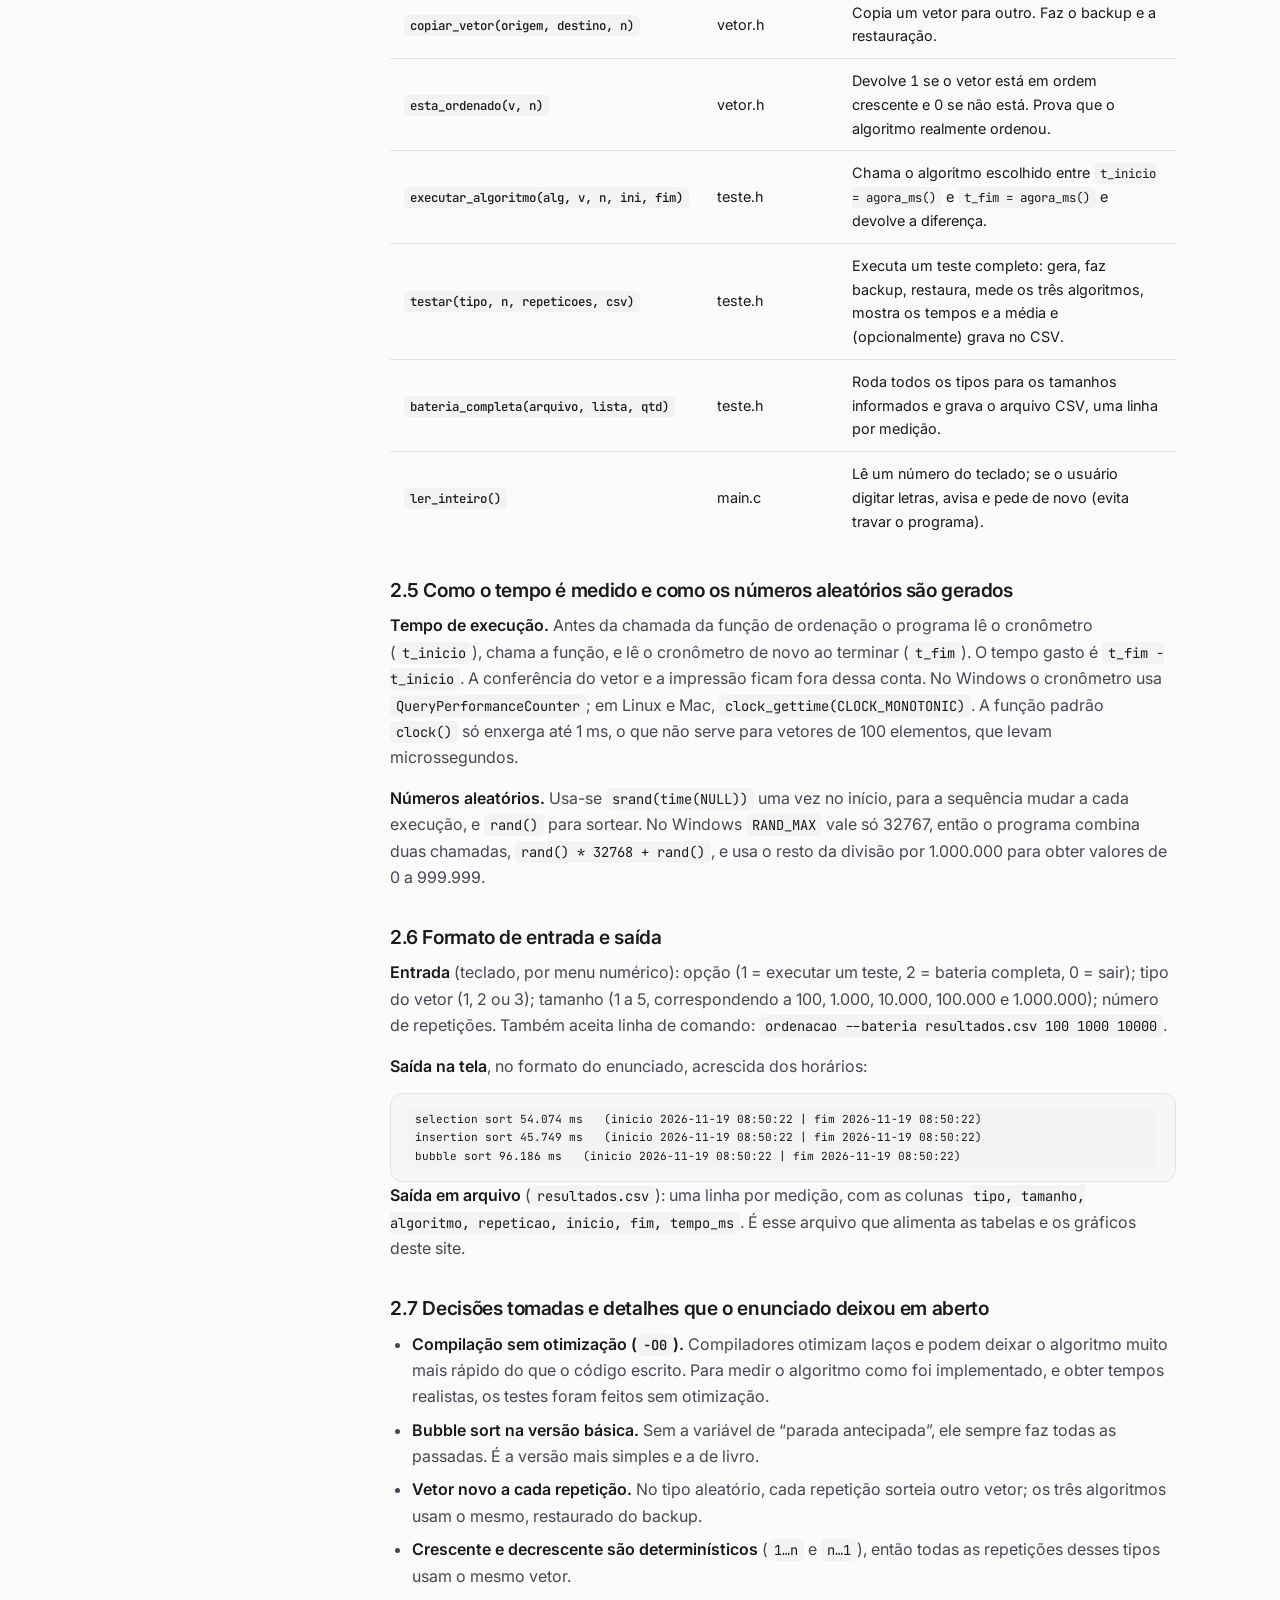
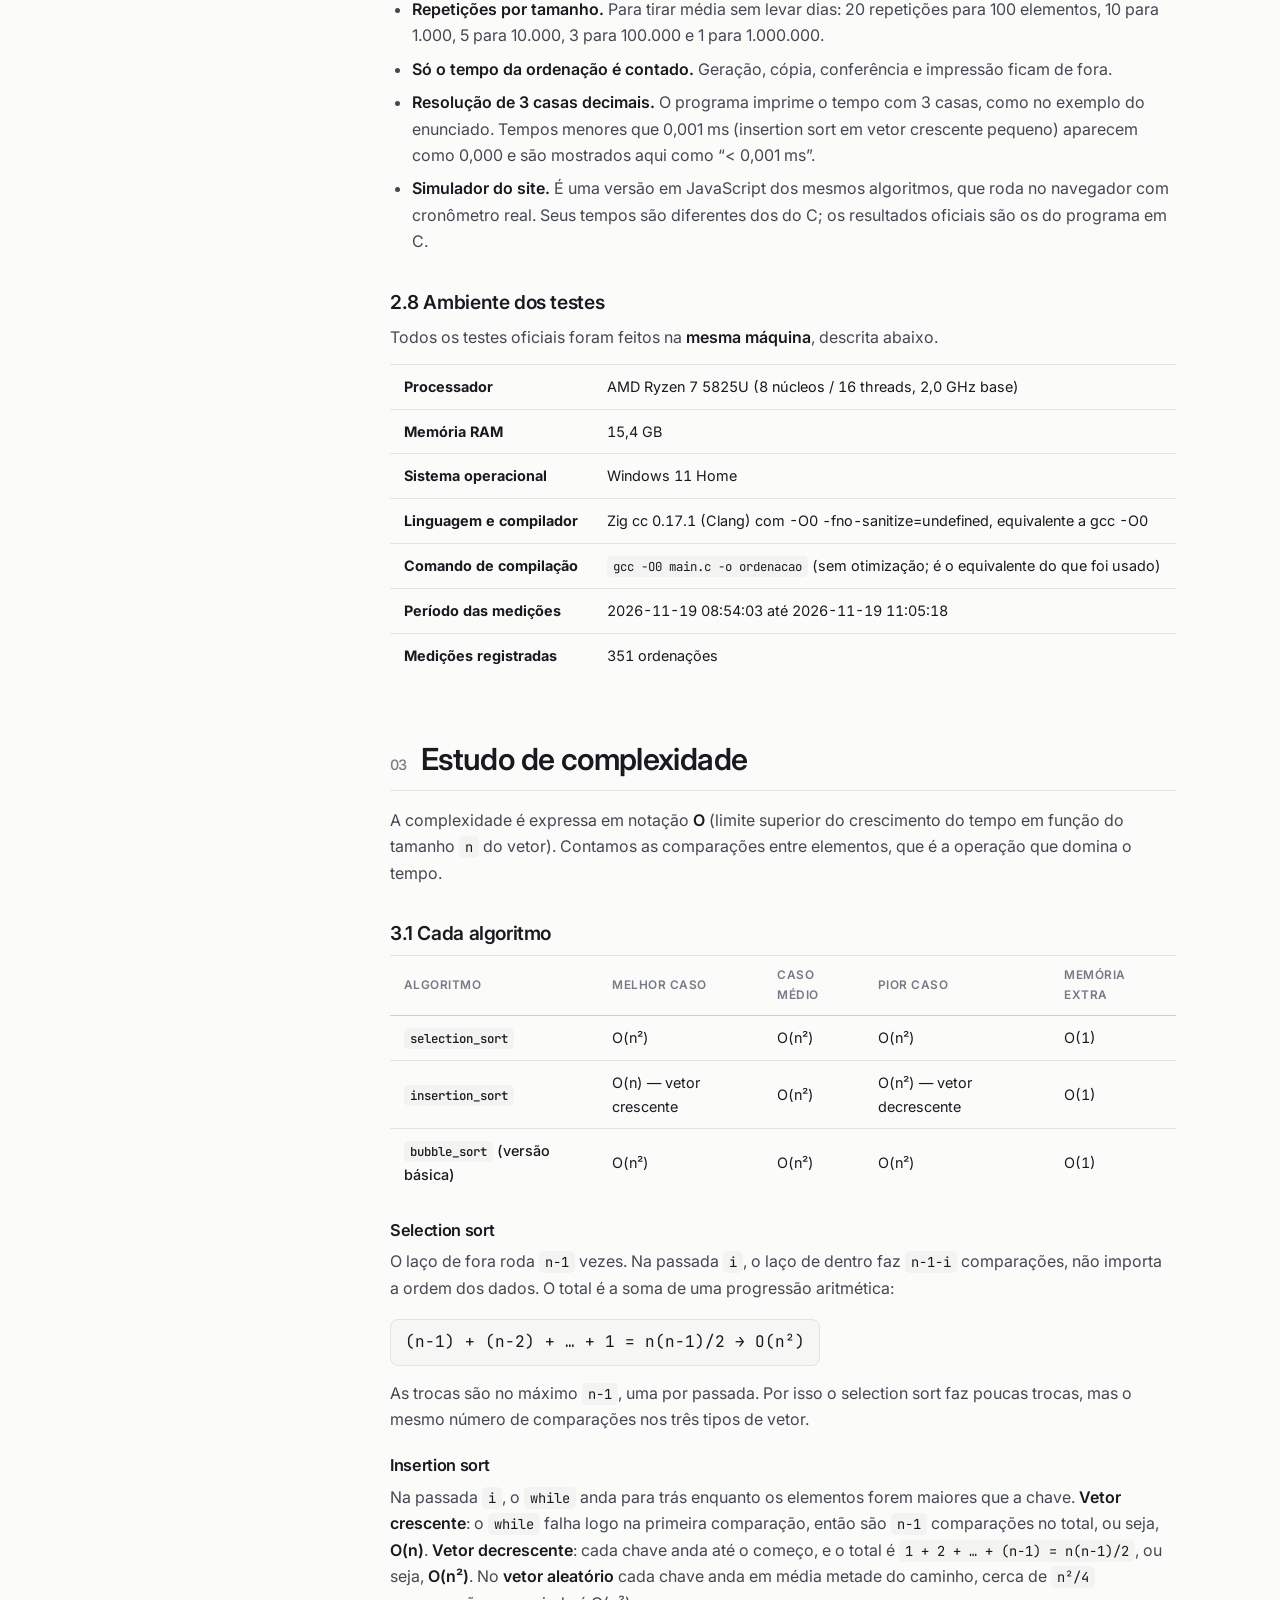
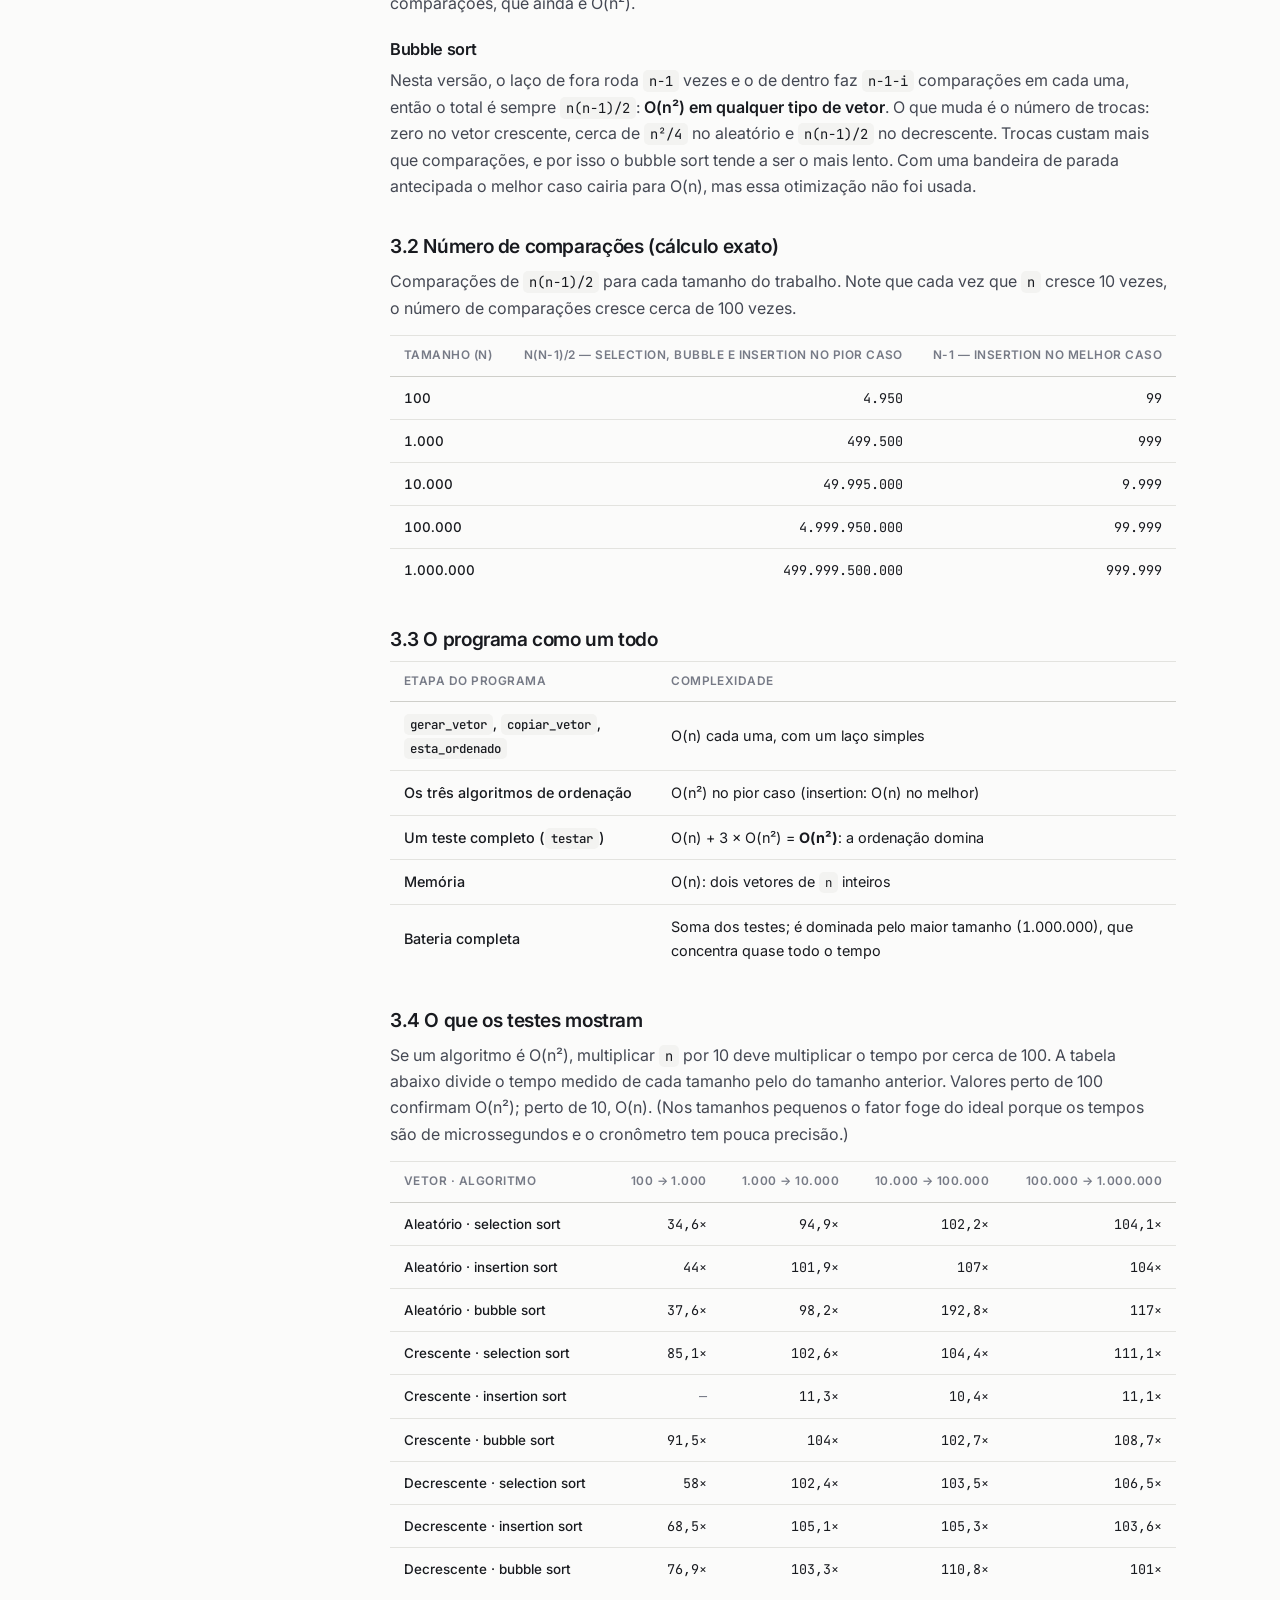
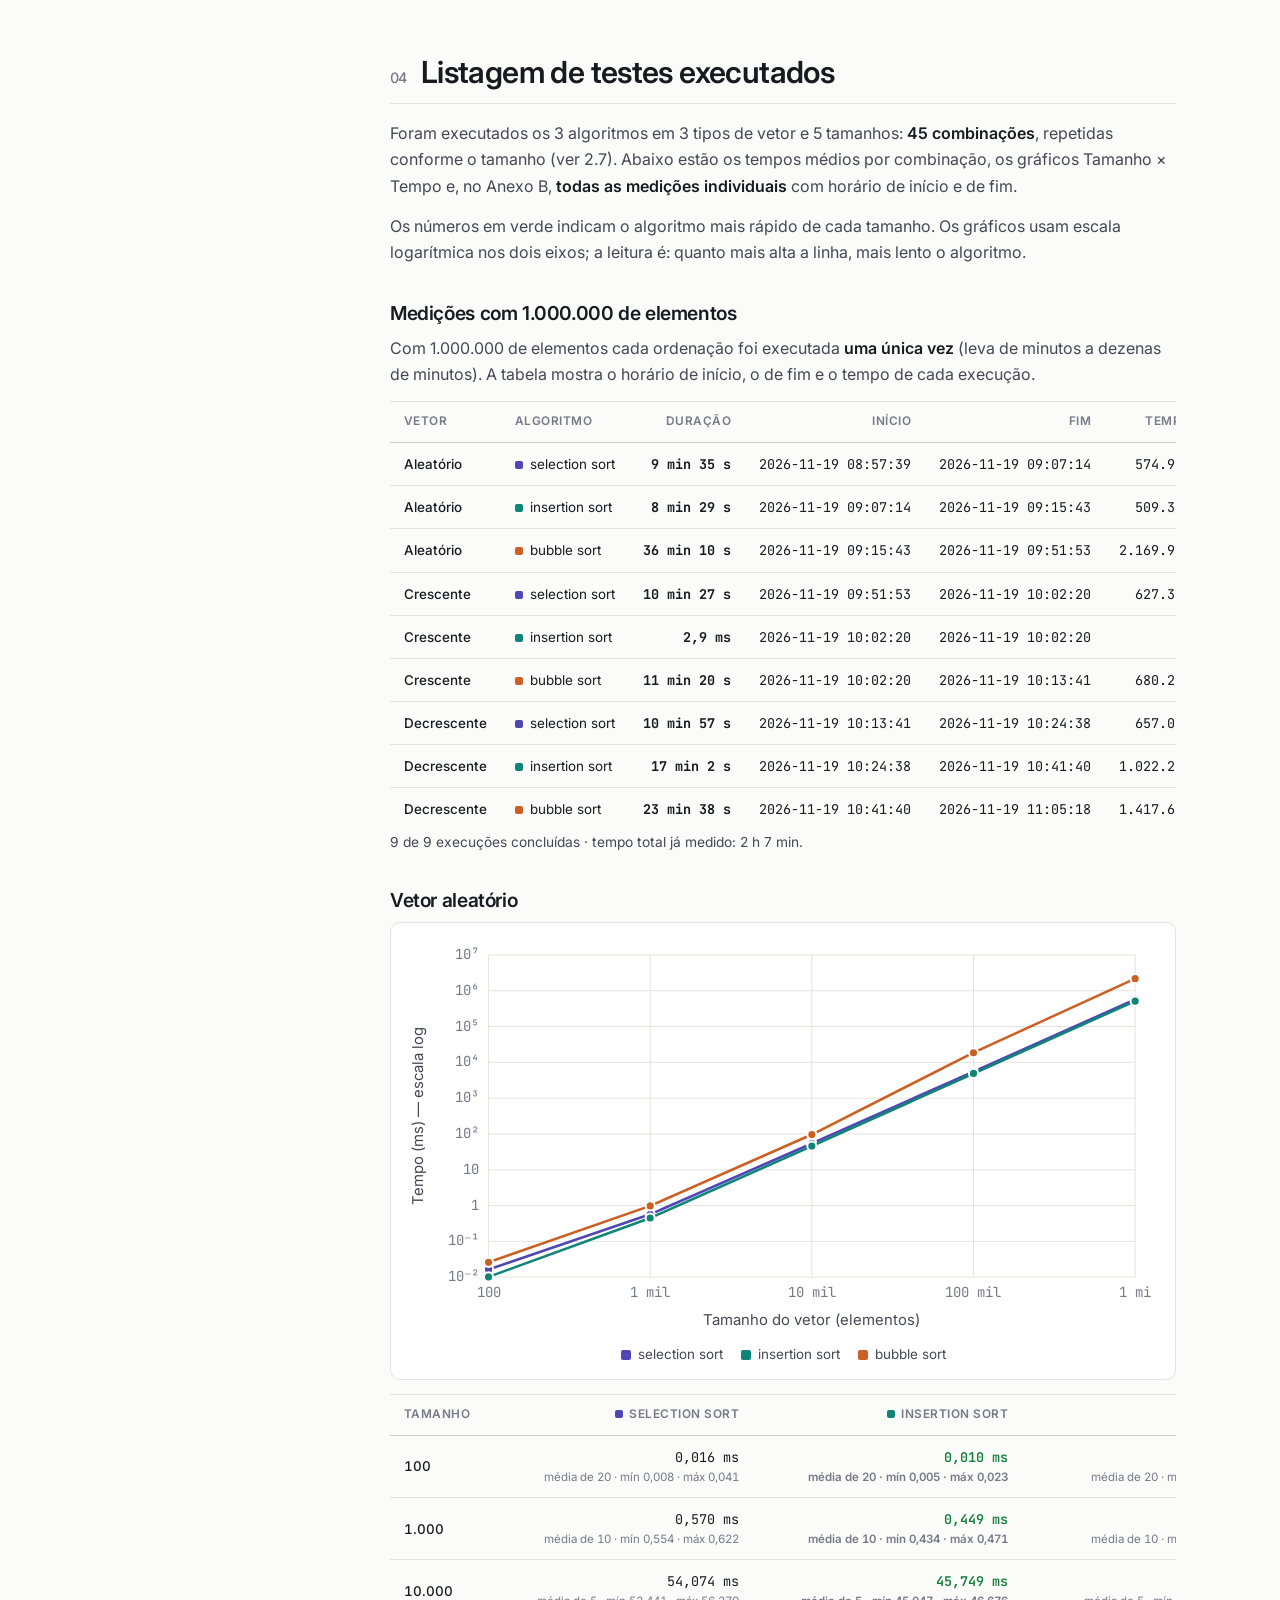
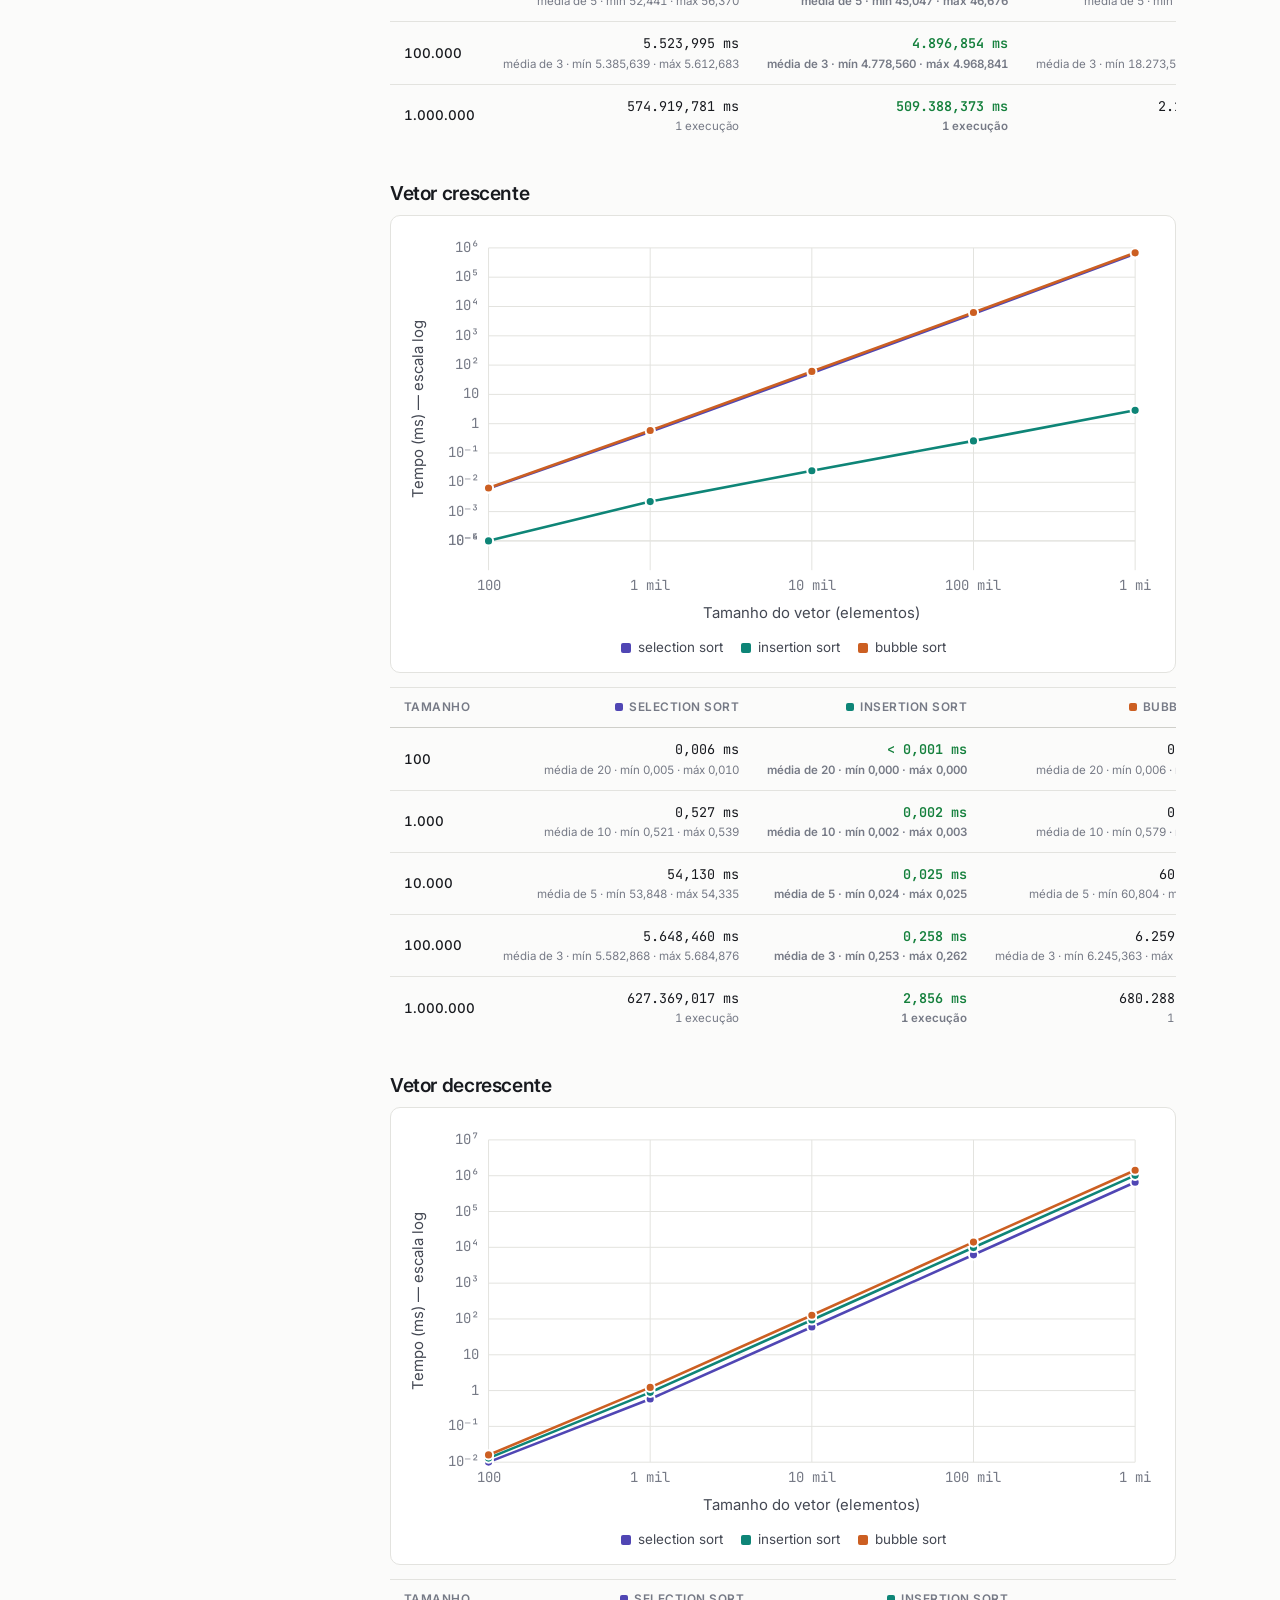
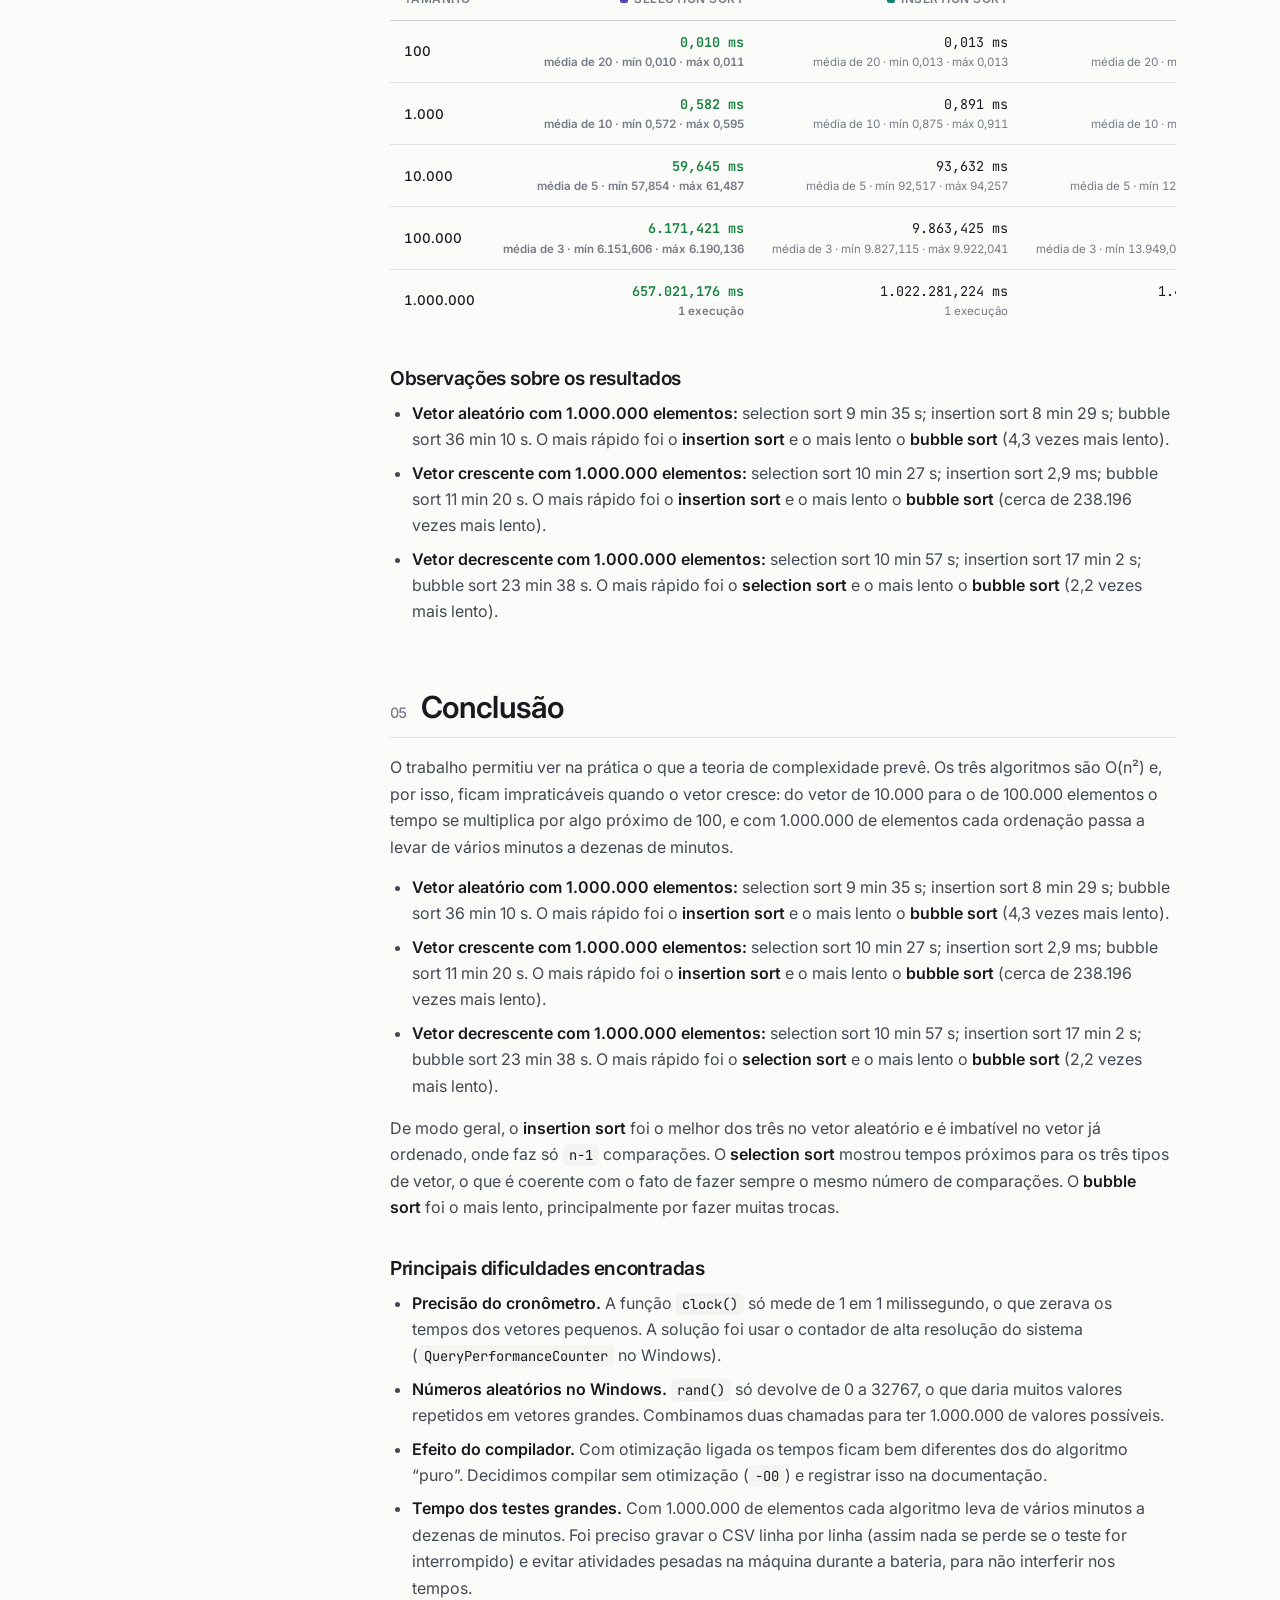
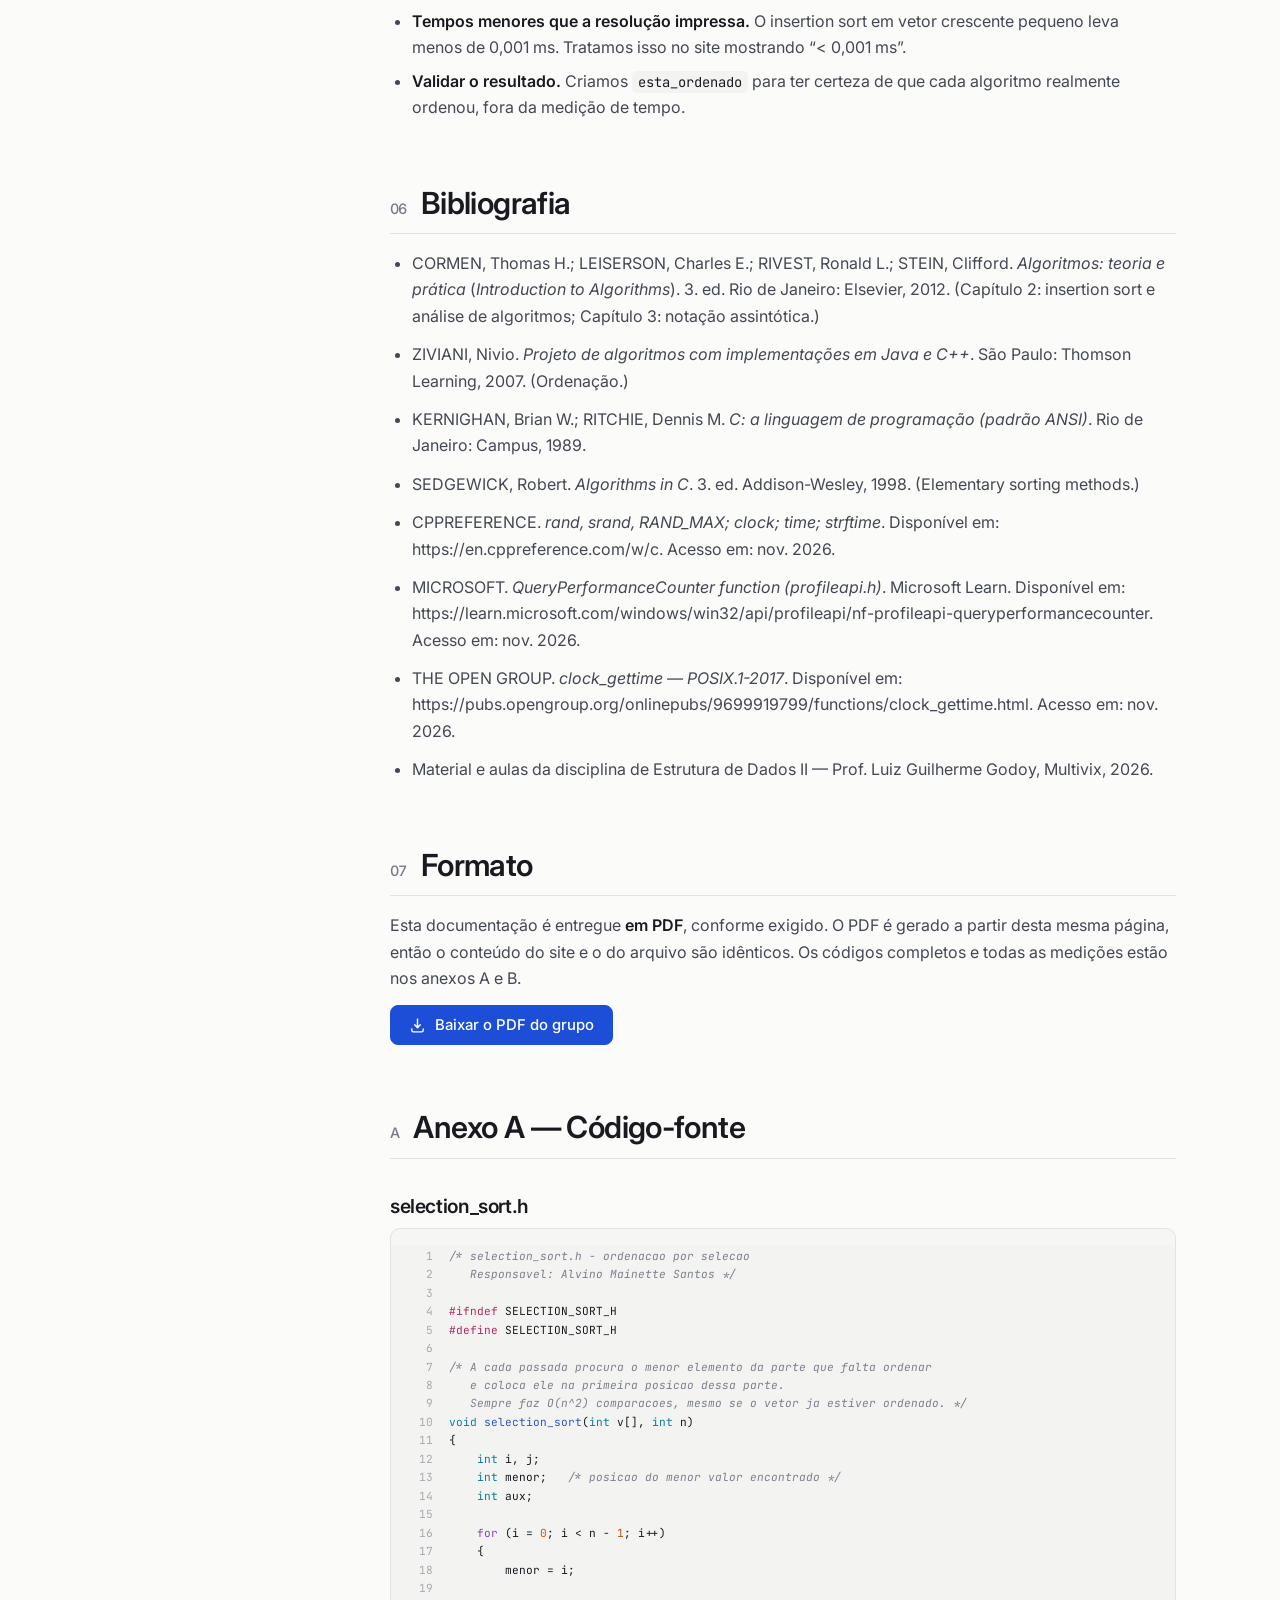
==== commit 5db5d83f: "Codigo C mais simples (comentarios enxutos), 'Responsavel' no lugar de 'Autor' e nota de uso de IA C" ====
--- a/public/documentacao.html
+++ b/public/documentacao.html
@@ -95,6 +95,7 @@
           <li>Para cada algoritmo (<code>selection_sort</code>, <code>insertion_sort</code> e <code>bubble_sort</code>) o programa <strong>restaura o backup</strong> no vetor de trabalho <code>v</code>. Assim, os três ordenam exatamente os mesmos números, nas mesmas condições.</li>
           <li>O tempo é medido <strong>da chamada da função de ordenação até o seu término</strong>, e o programa mostra o nome do algoritmo, o horário de início, o de fim e o tempo em milissegundos.</li>
         </ol>
+        <p>O grupo usou <strong>inteligência artificial (Claude)</strong> como apoio no desenvolvimento do código, do site e desta documentação, conforme permitido pelo professor.</p>
         <p>Além do programa em C, o trabalho foi publicado como este <strong>site</strong>, com a documentação, o código-fonte, os resultados e um simulador que roda os algoritmos no navegador.</p>
       </section>
 
@@ -150,9 +151,9 @@
           <table class="tabela tabela-doc">
             <thead><tr><th>Arquivo</th><th>Conteúdo</th></tr></thead>
             <tbody>
-              <tr><td><code>selection_sort.h</code></td><td>Ordenação por seleção. Código de <strong>Alvino Mainette Santos</strong>.</td></tr>
-              <tr><td><code>insertion_sort.h</code></td><td>Ordenação por inserção. Código de <strong>Ronald Cussati Cesar da Fonseca</strong>.</td></tr>
-              <tr><td><code>bubble_sort.h</code></td><td>Ordenação por bolha. Código de <strong>Thalys Cestari Thouzo</strong>.</td></tr>
+              <tr><td><code>selection_sort.h</code></td><td>Ordenação por seleção. Responsável: <strong>Alvino Mainette Santos</strong>.</td></tr>
+              <tr><td><code>insertion_sort.h</code></td><td>Ordenação por inserção. Responsável: <strong>Ronald Cussati Cesar da Fonseca</strong>.</td></tr>
+              <tr><td><code>bubble_sort.h</code></td><td>Ordenação por bolha. Responsável: <strong>Thalys Cestari Thouzo</strong>.</td></tr>
               <tr><td><code>sort.h</code></td><td>A <strong>biblioteca de ordenação</strong>: junta os três algoritmos com <code>#include</code> (cada um fica no seu arquivo). Tem proteção contra inclusão repetida (<code>#ifndef SORT_H</code>).</td></tr>
               <tr><td><code>vetor.h</code></td><td>Funções do vetor: gerar (aleatório, crescente ou decrescente), copiar (backup e restauração) e conferir se ficou ordenado.</td></tr>
               <tr><td><code>tempo.h</code></td><td>Cronômetro em milissegundos e horário de início e de fim.</td></tr>
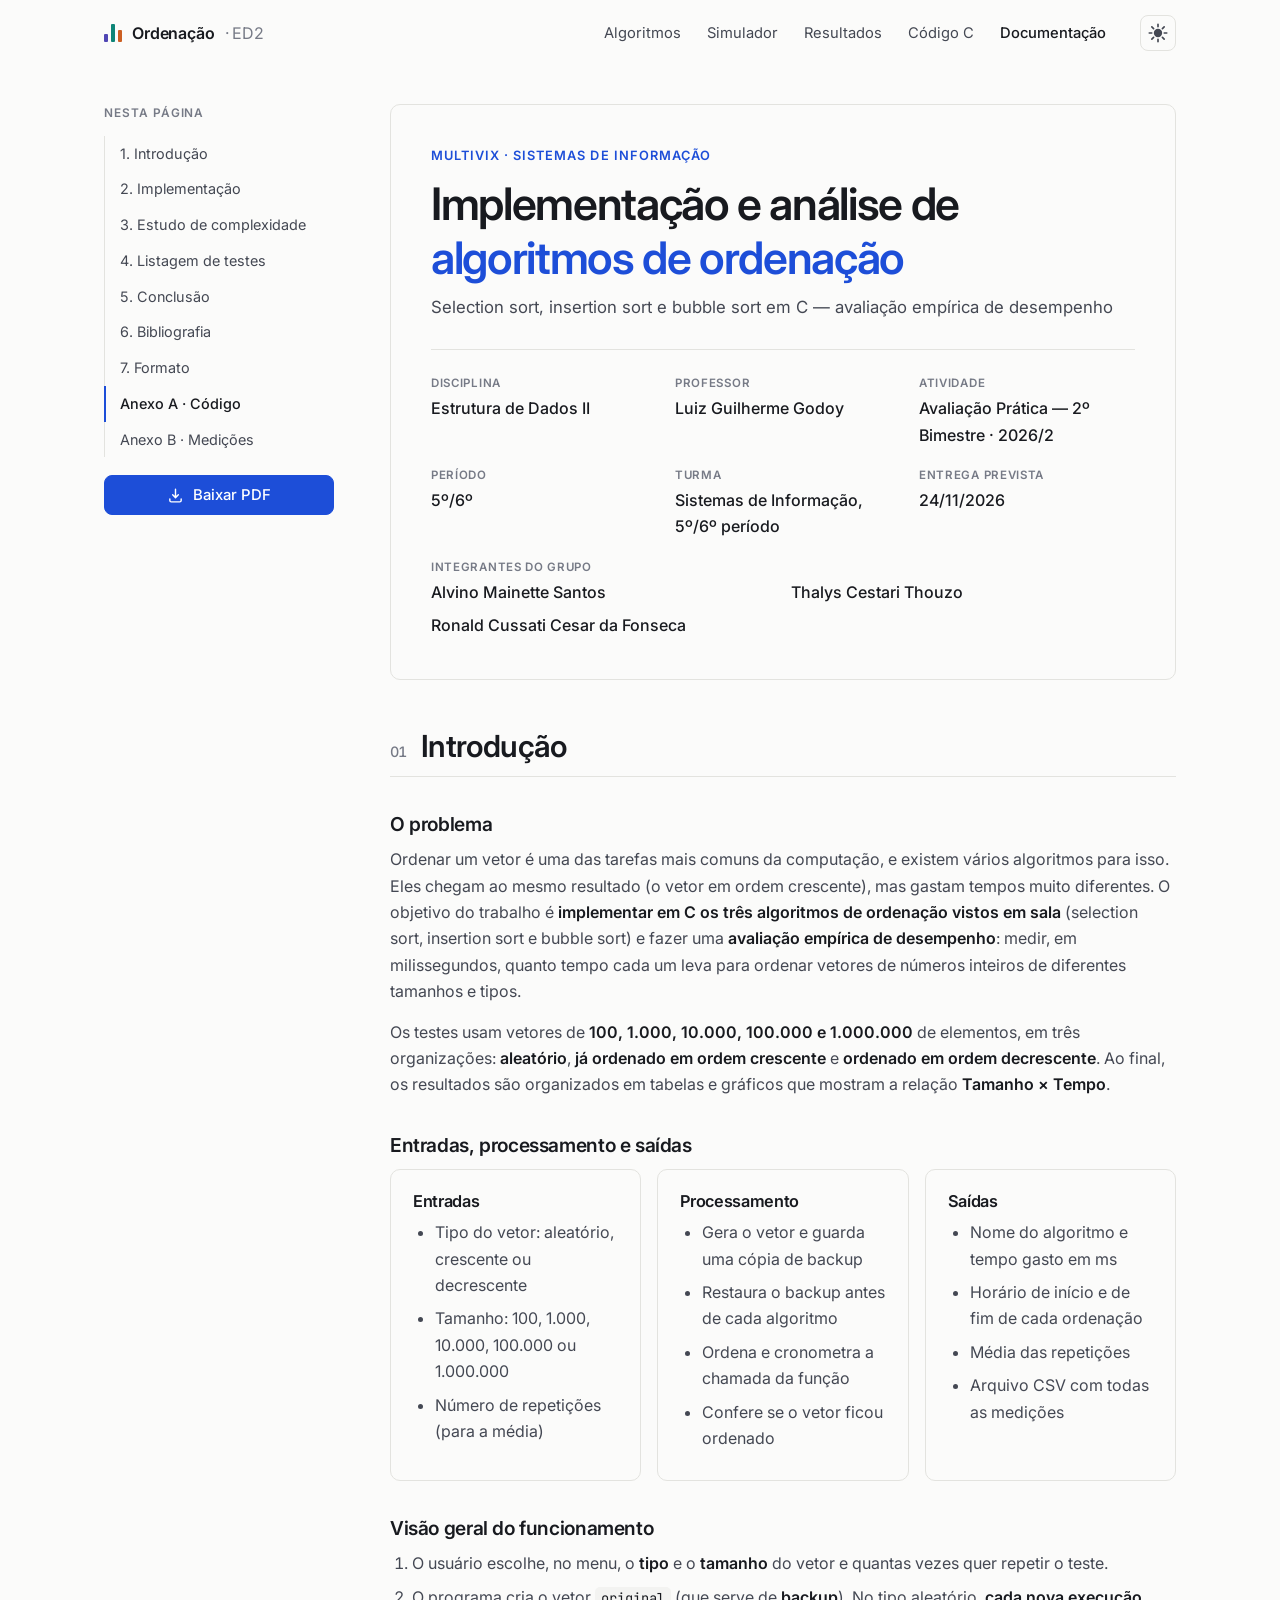
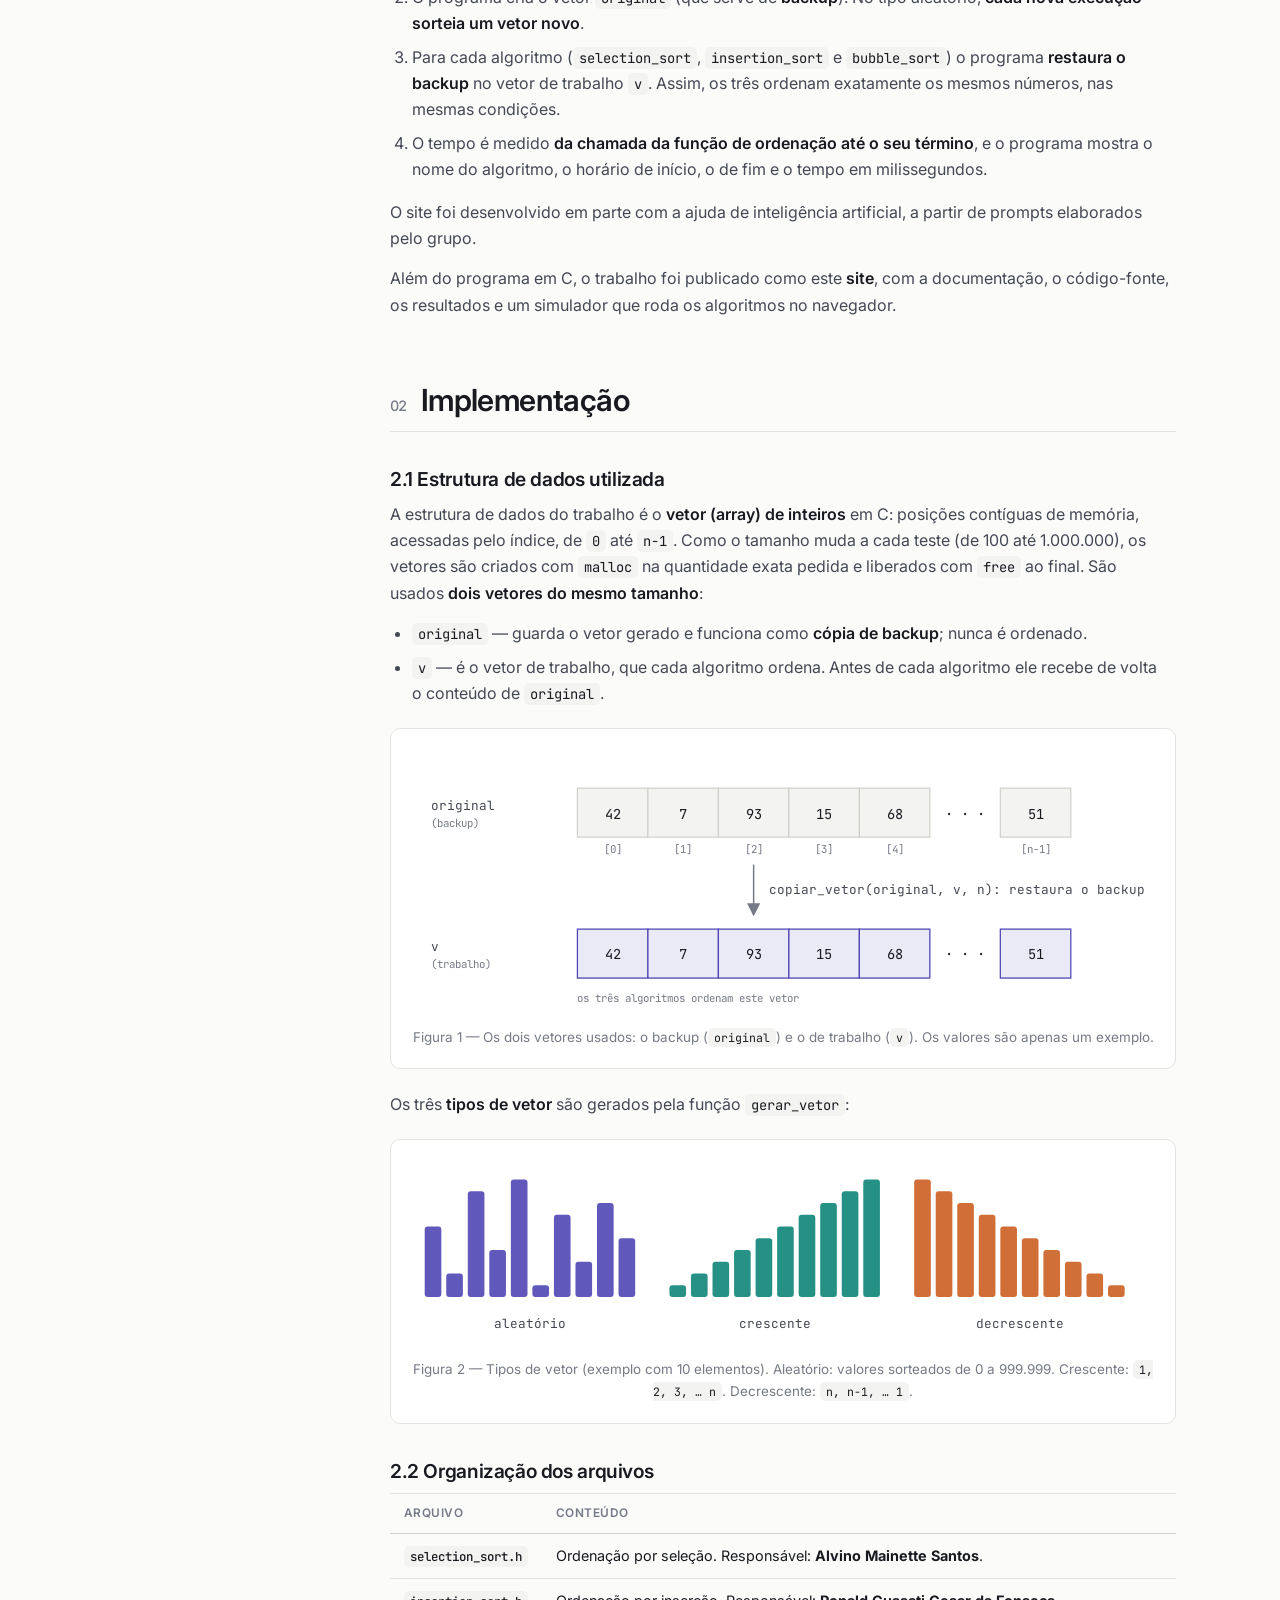
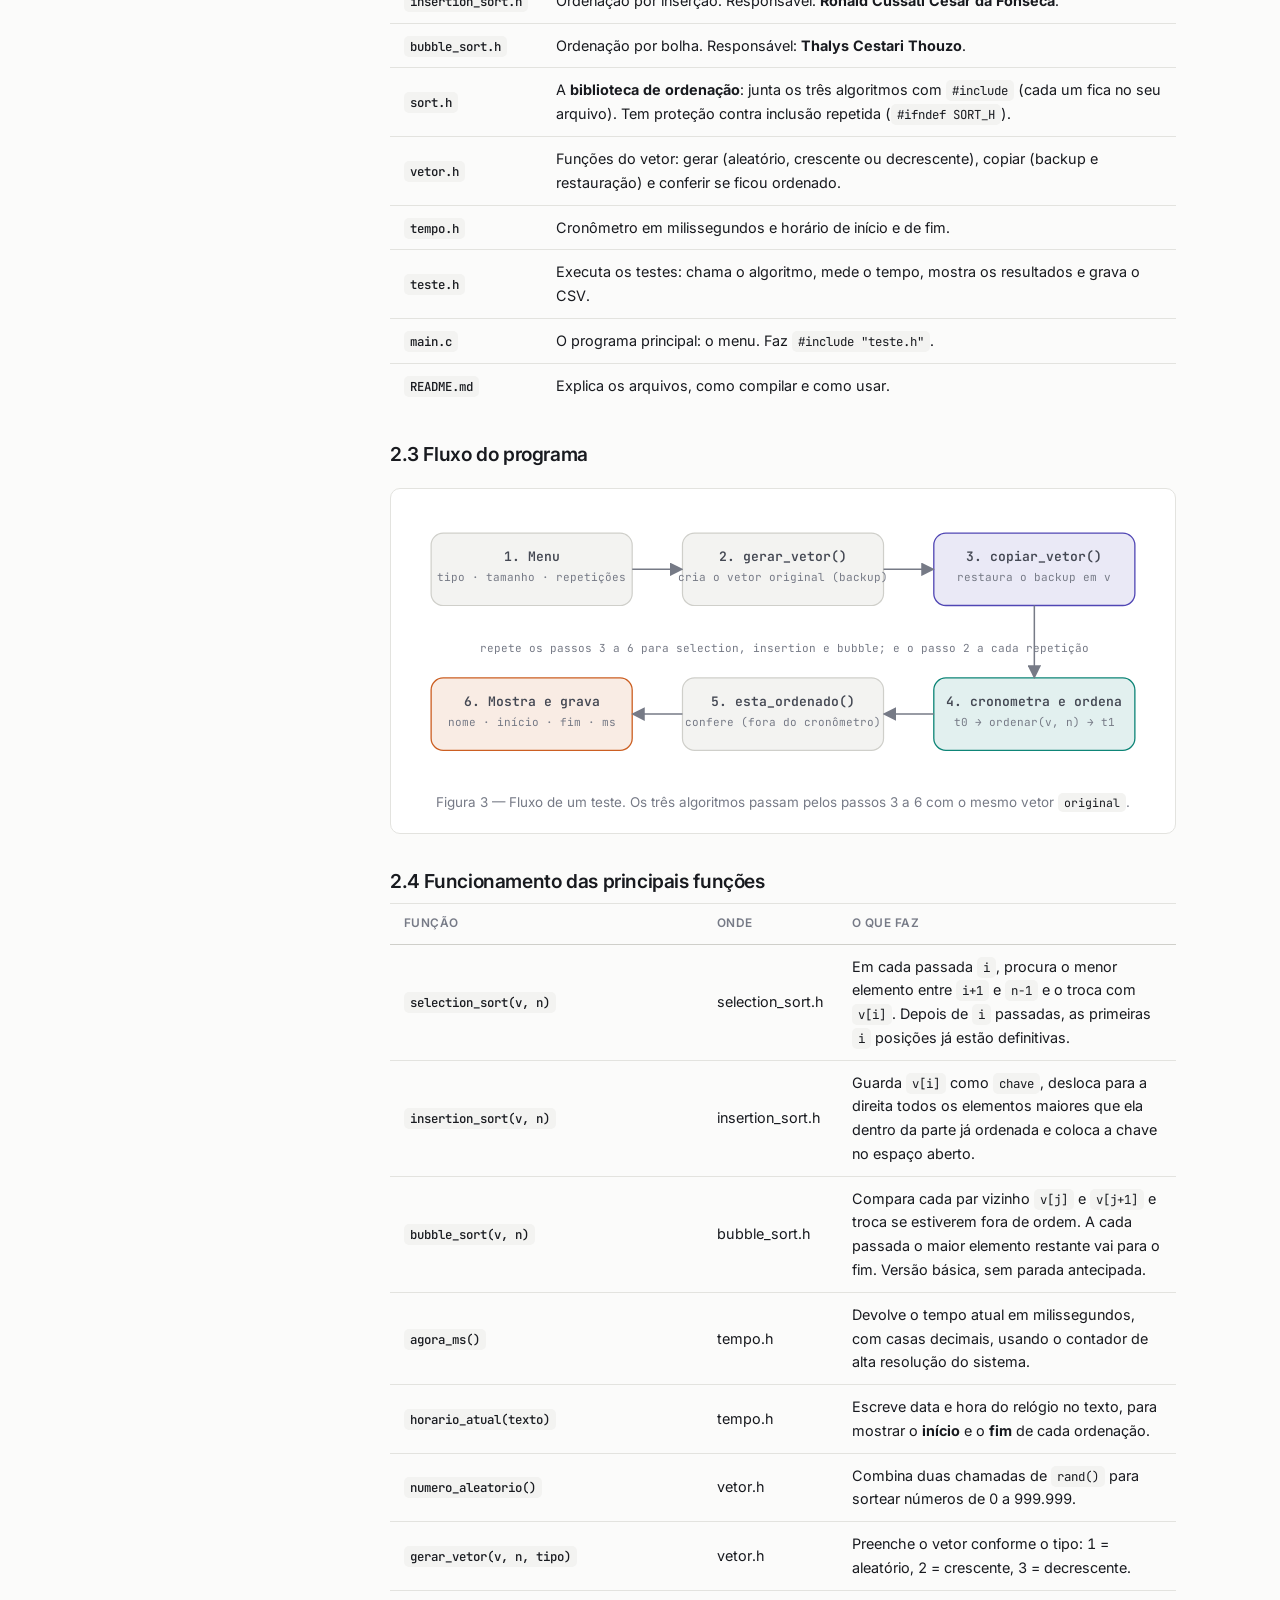
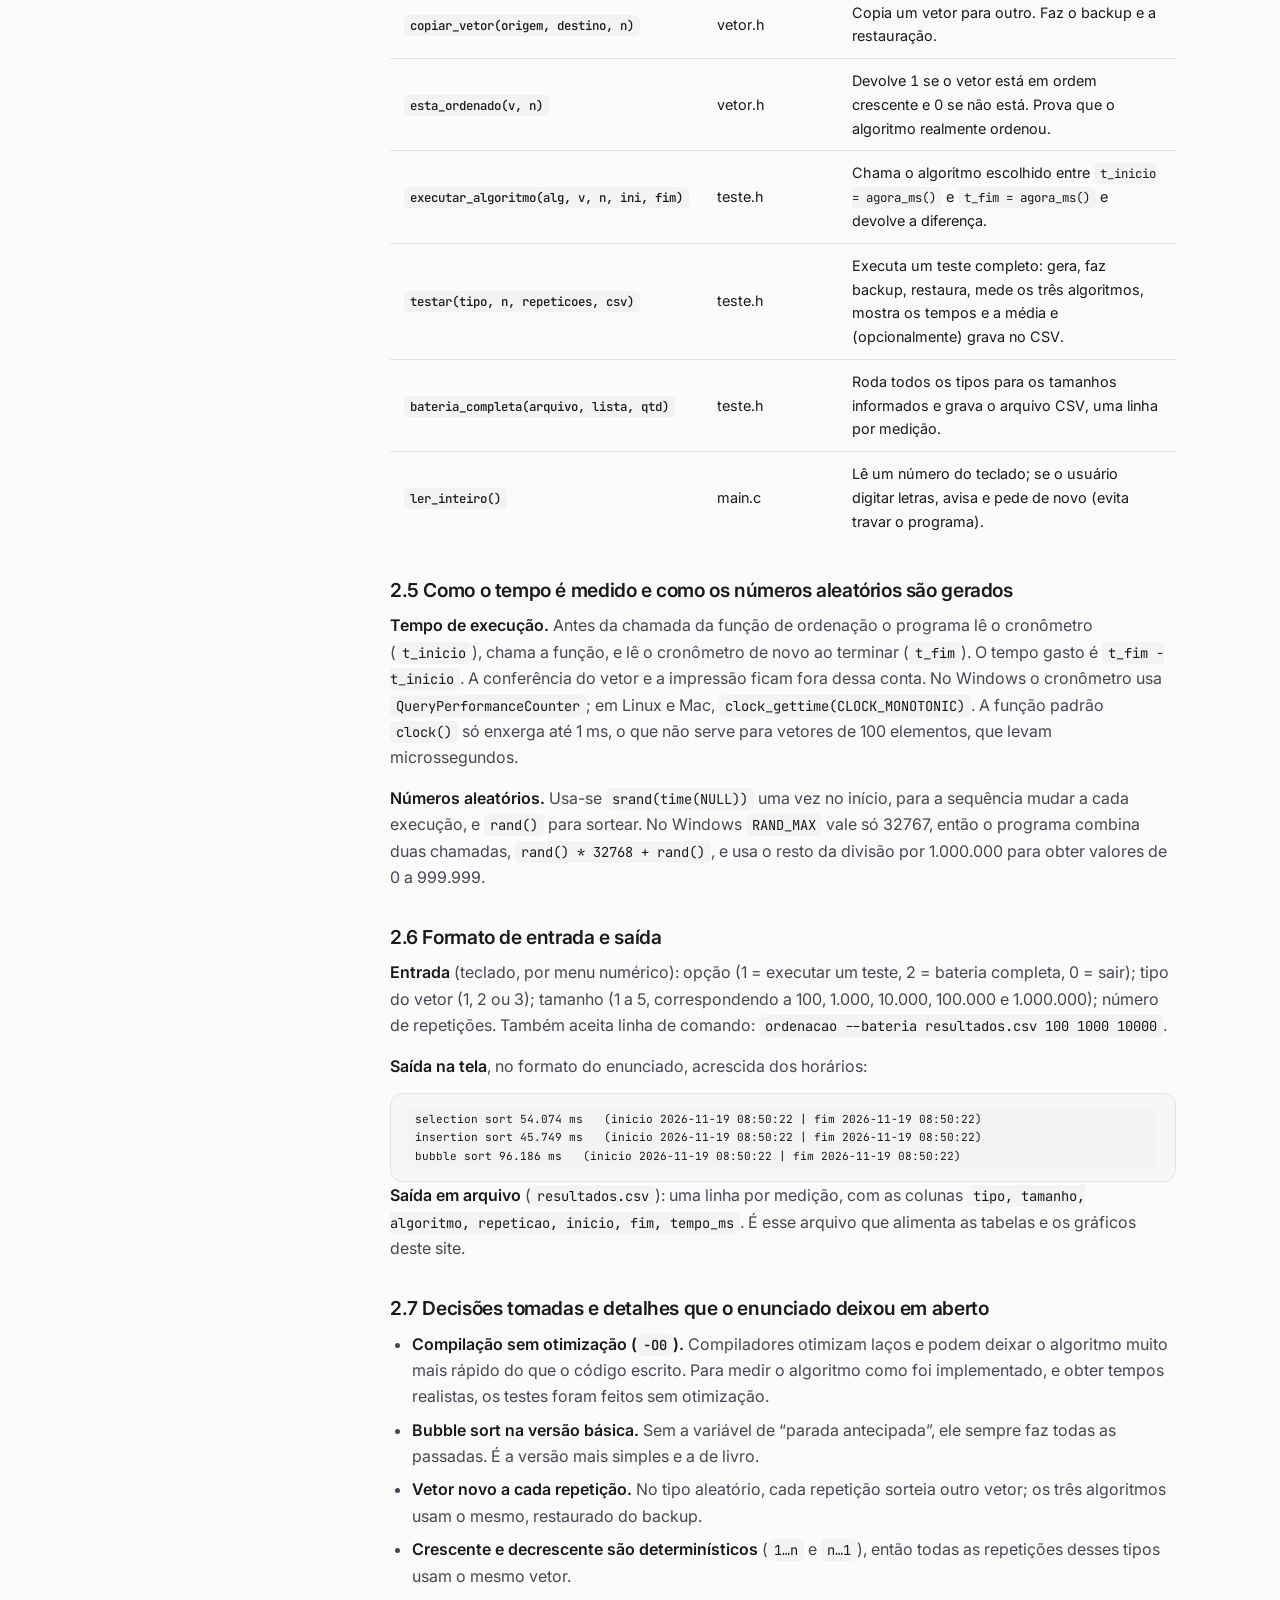
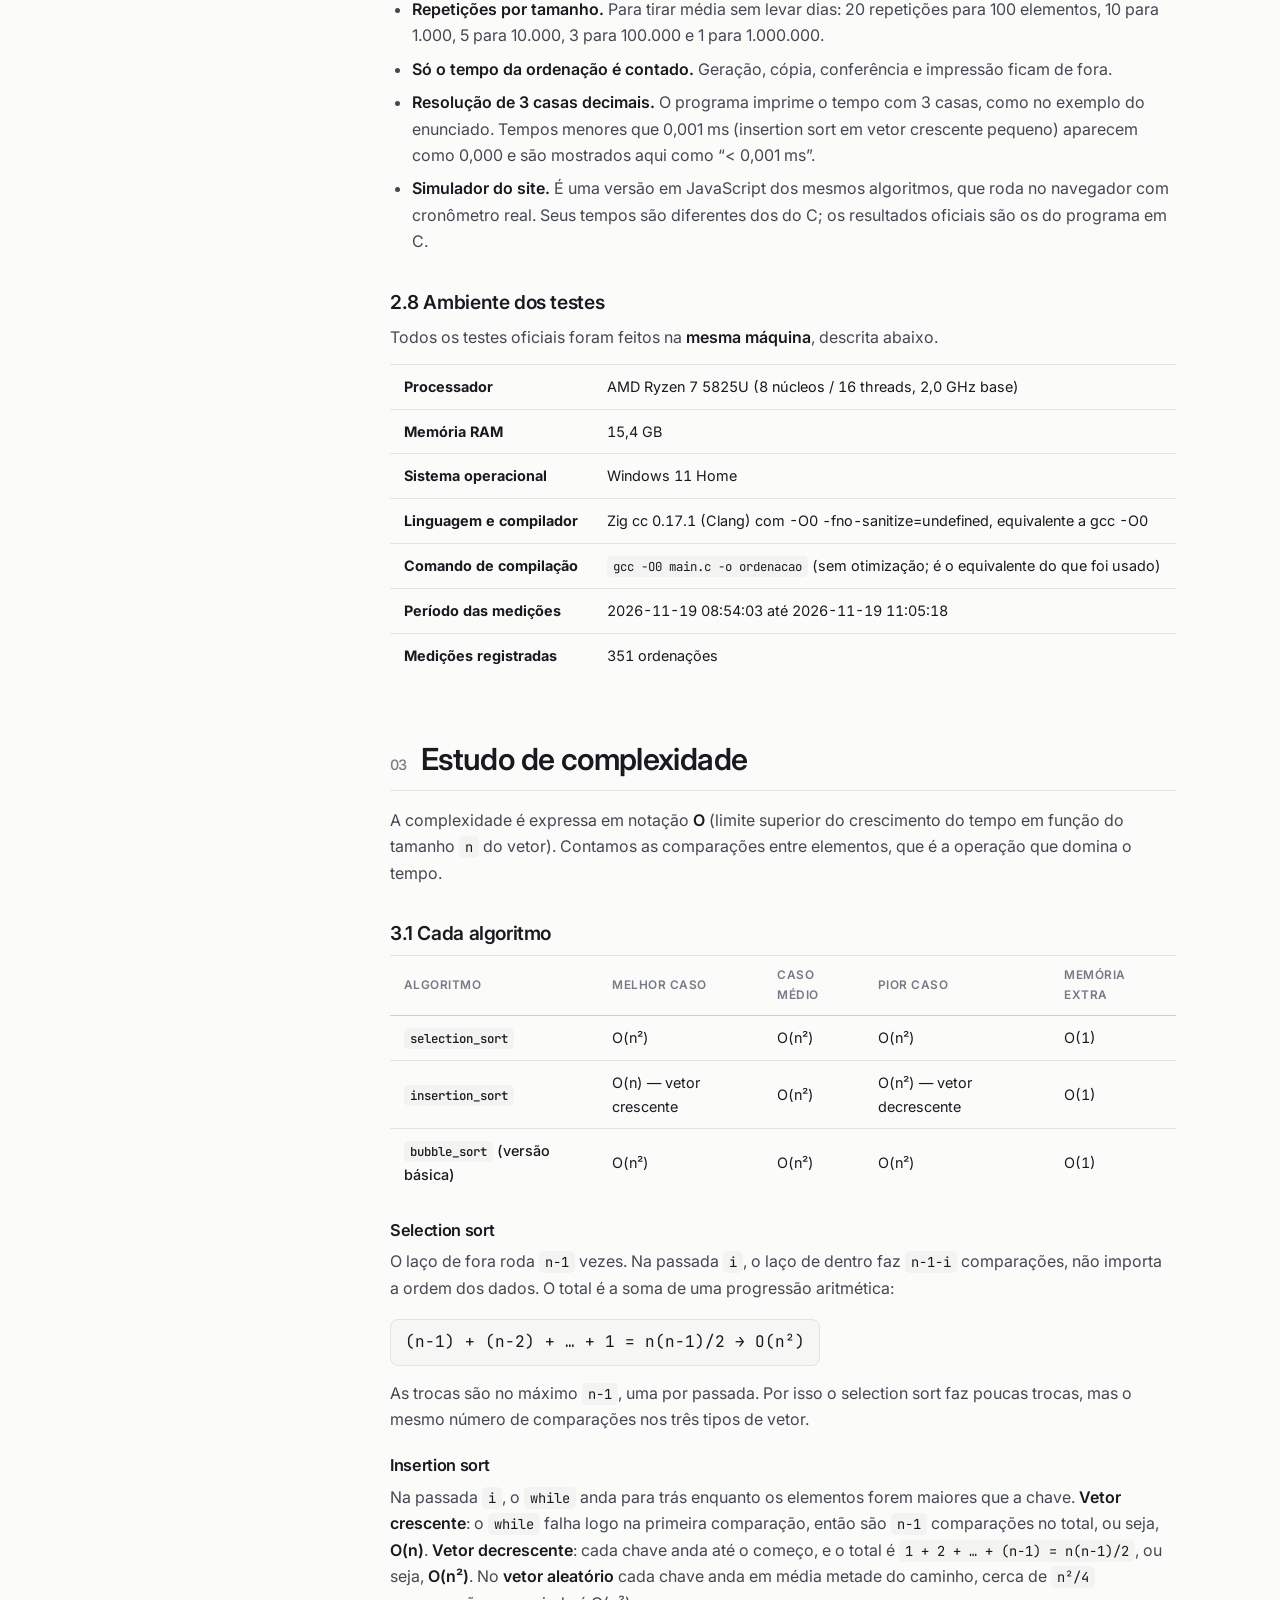
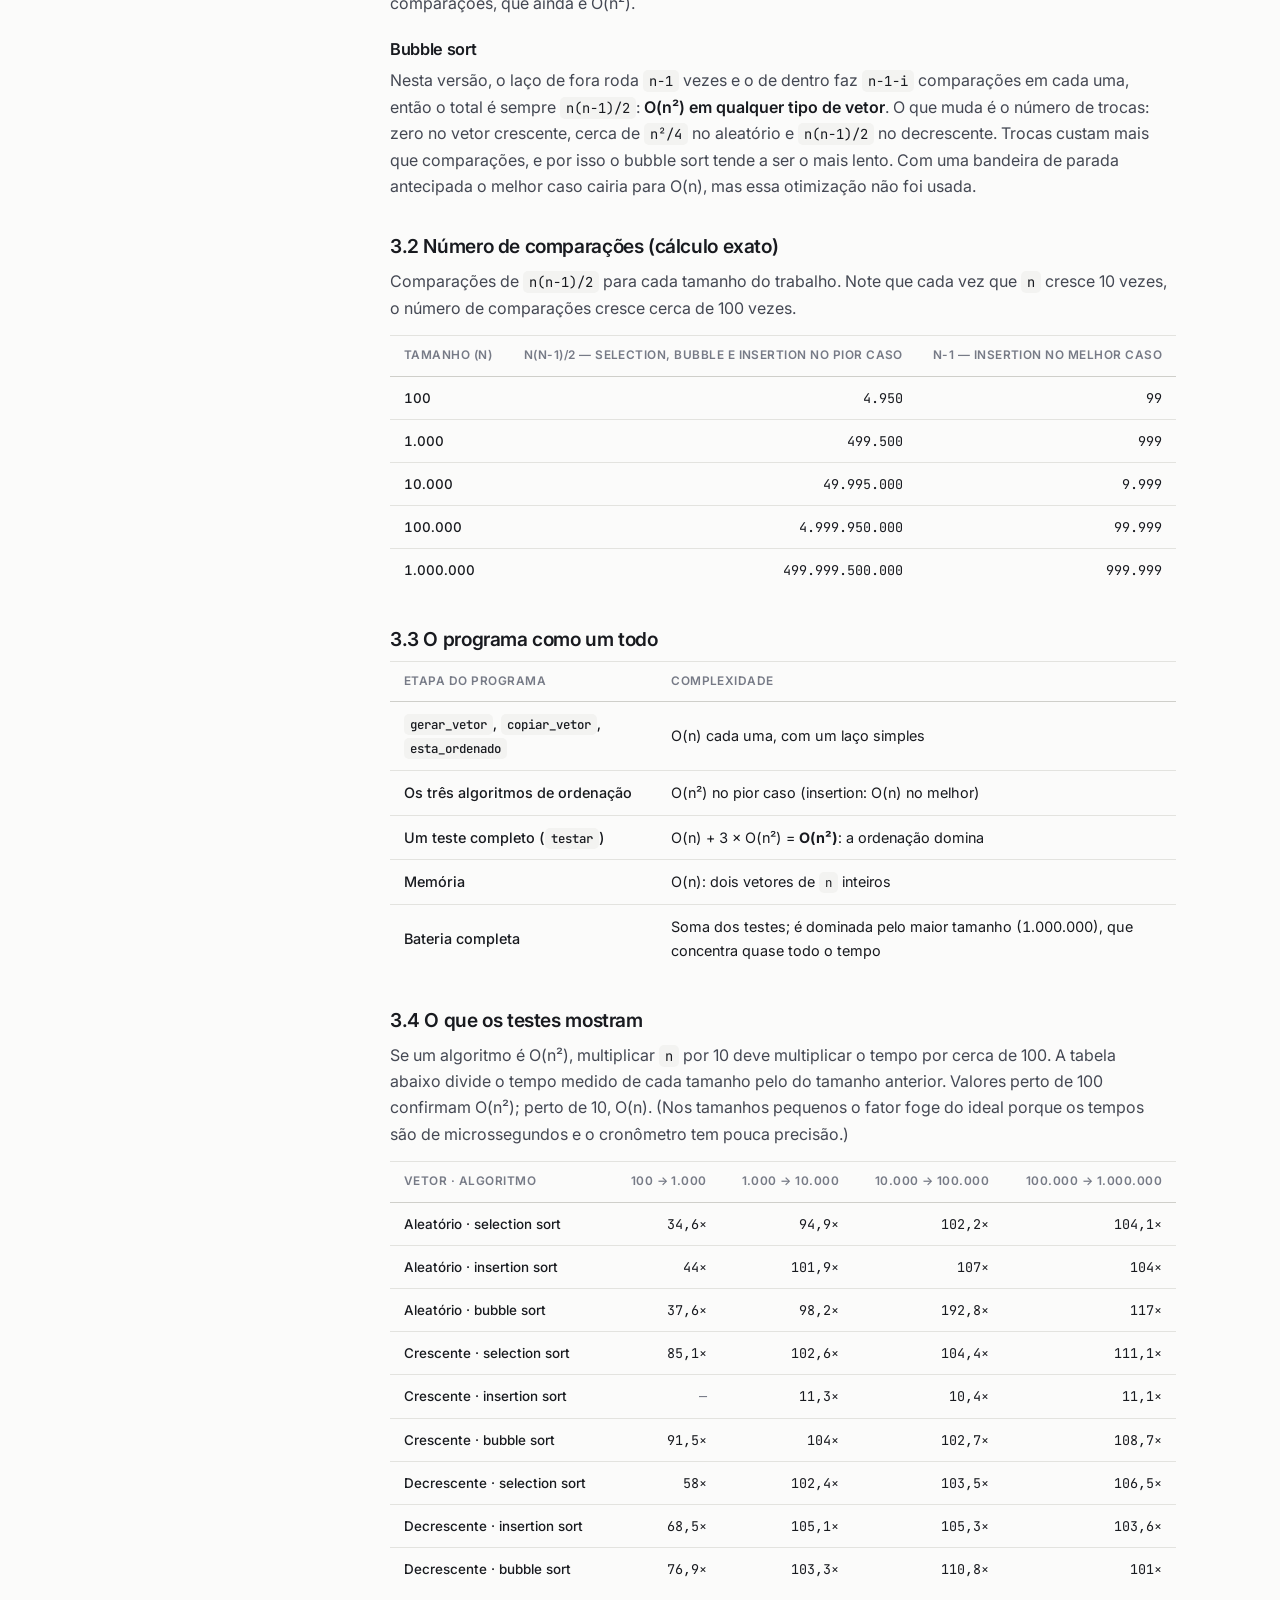
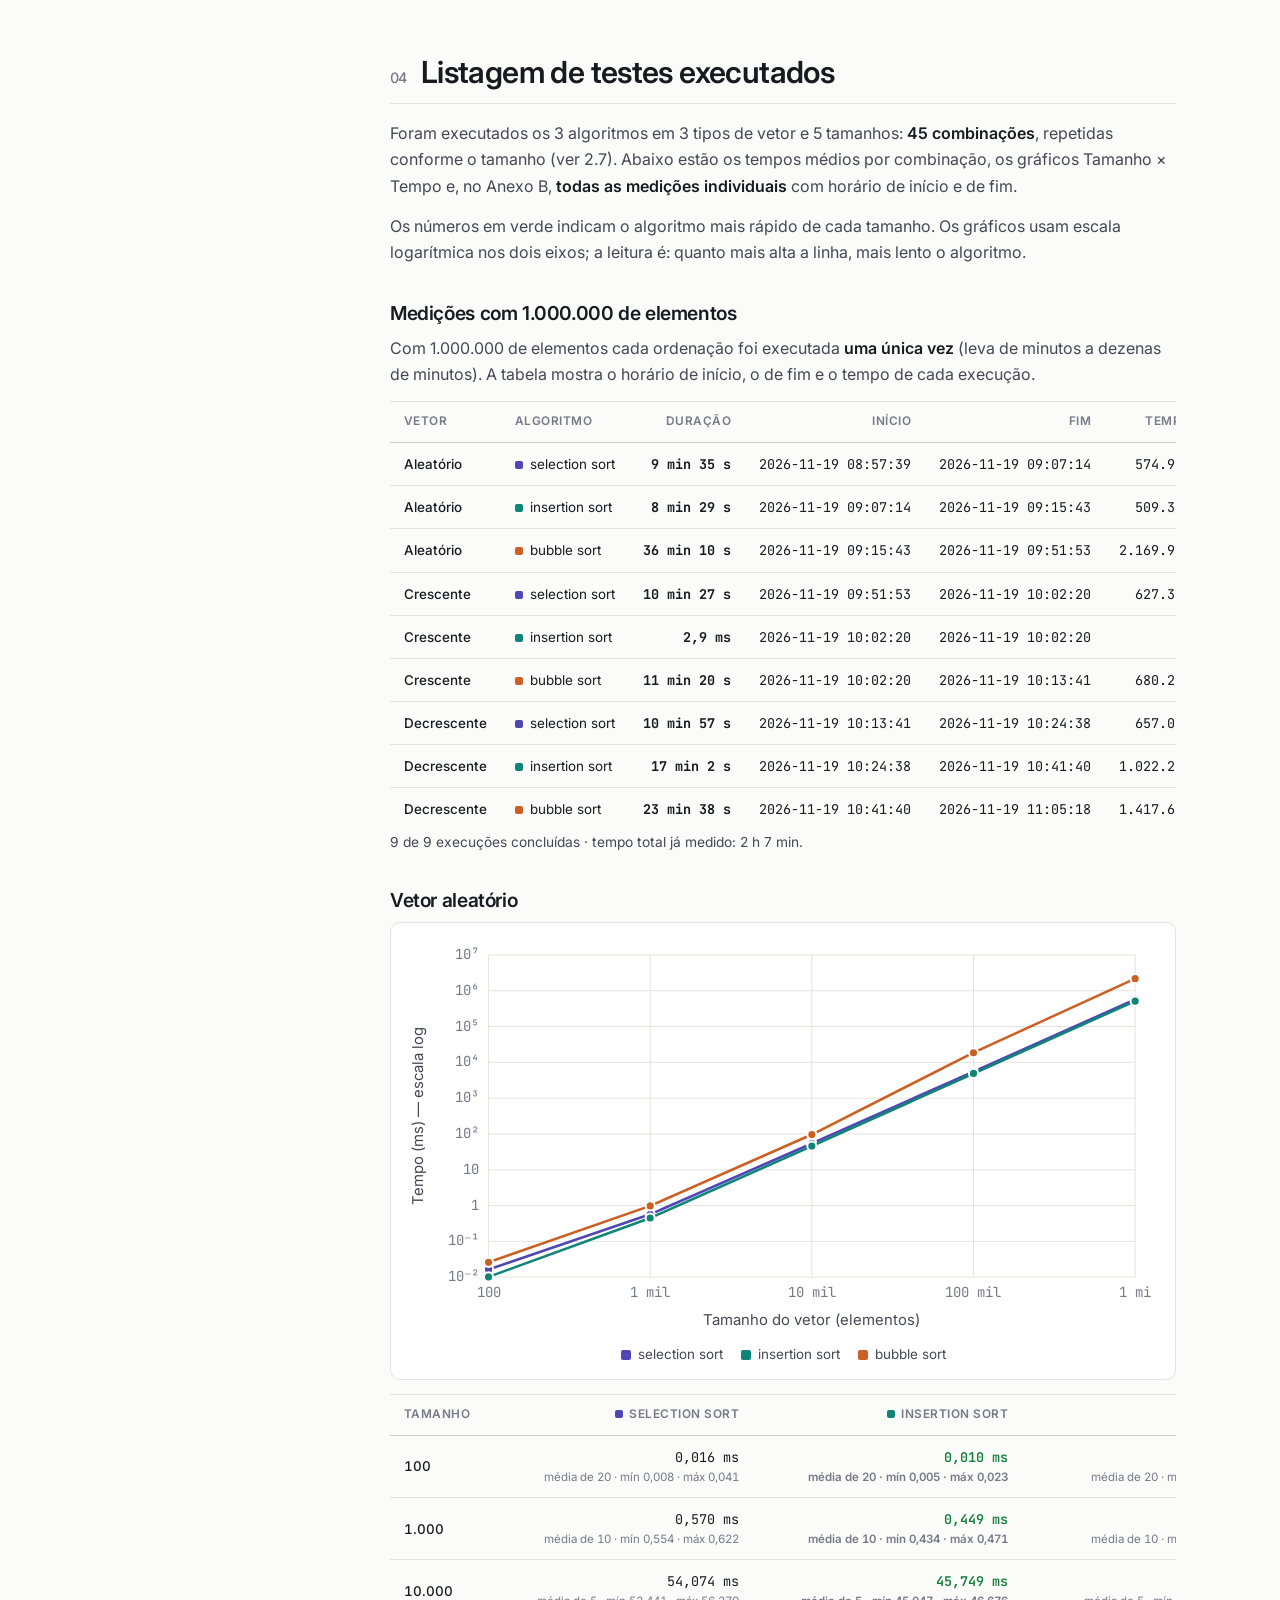
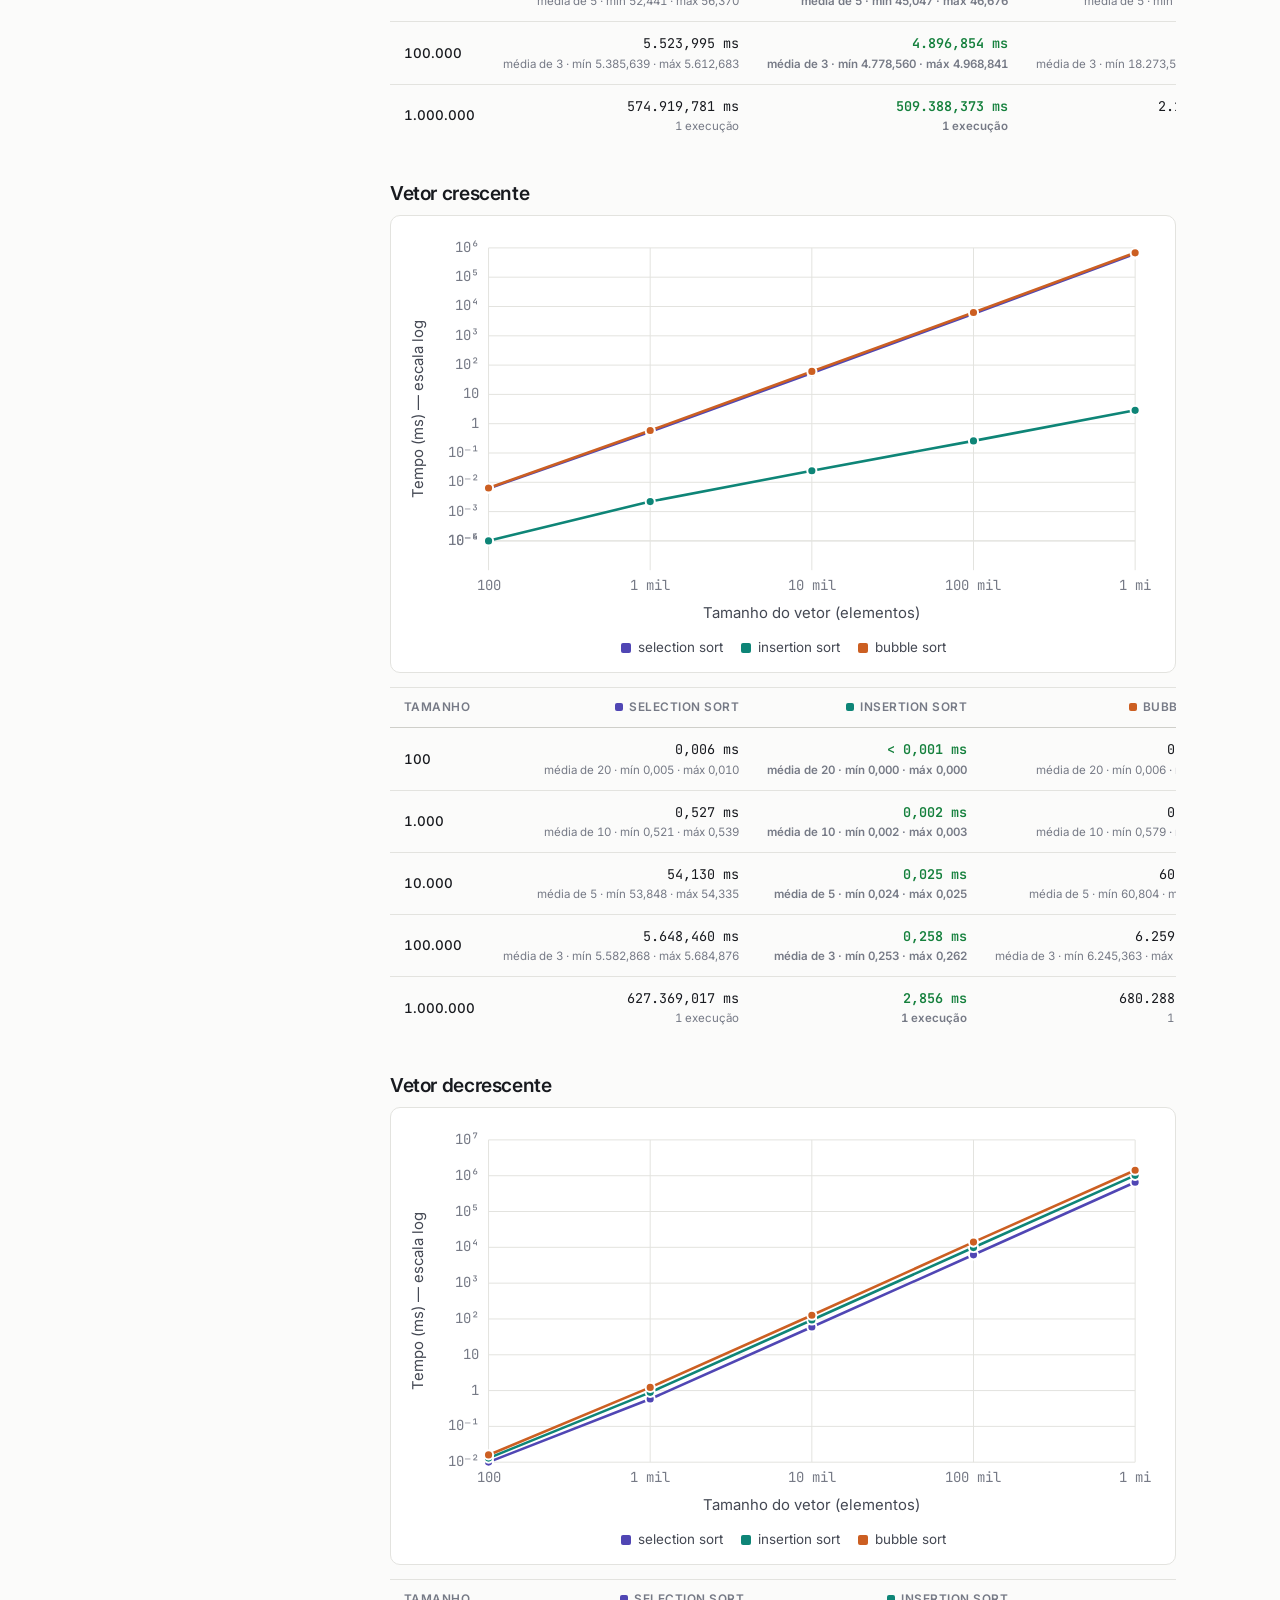
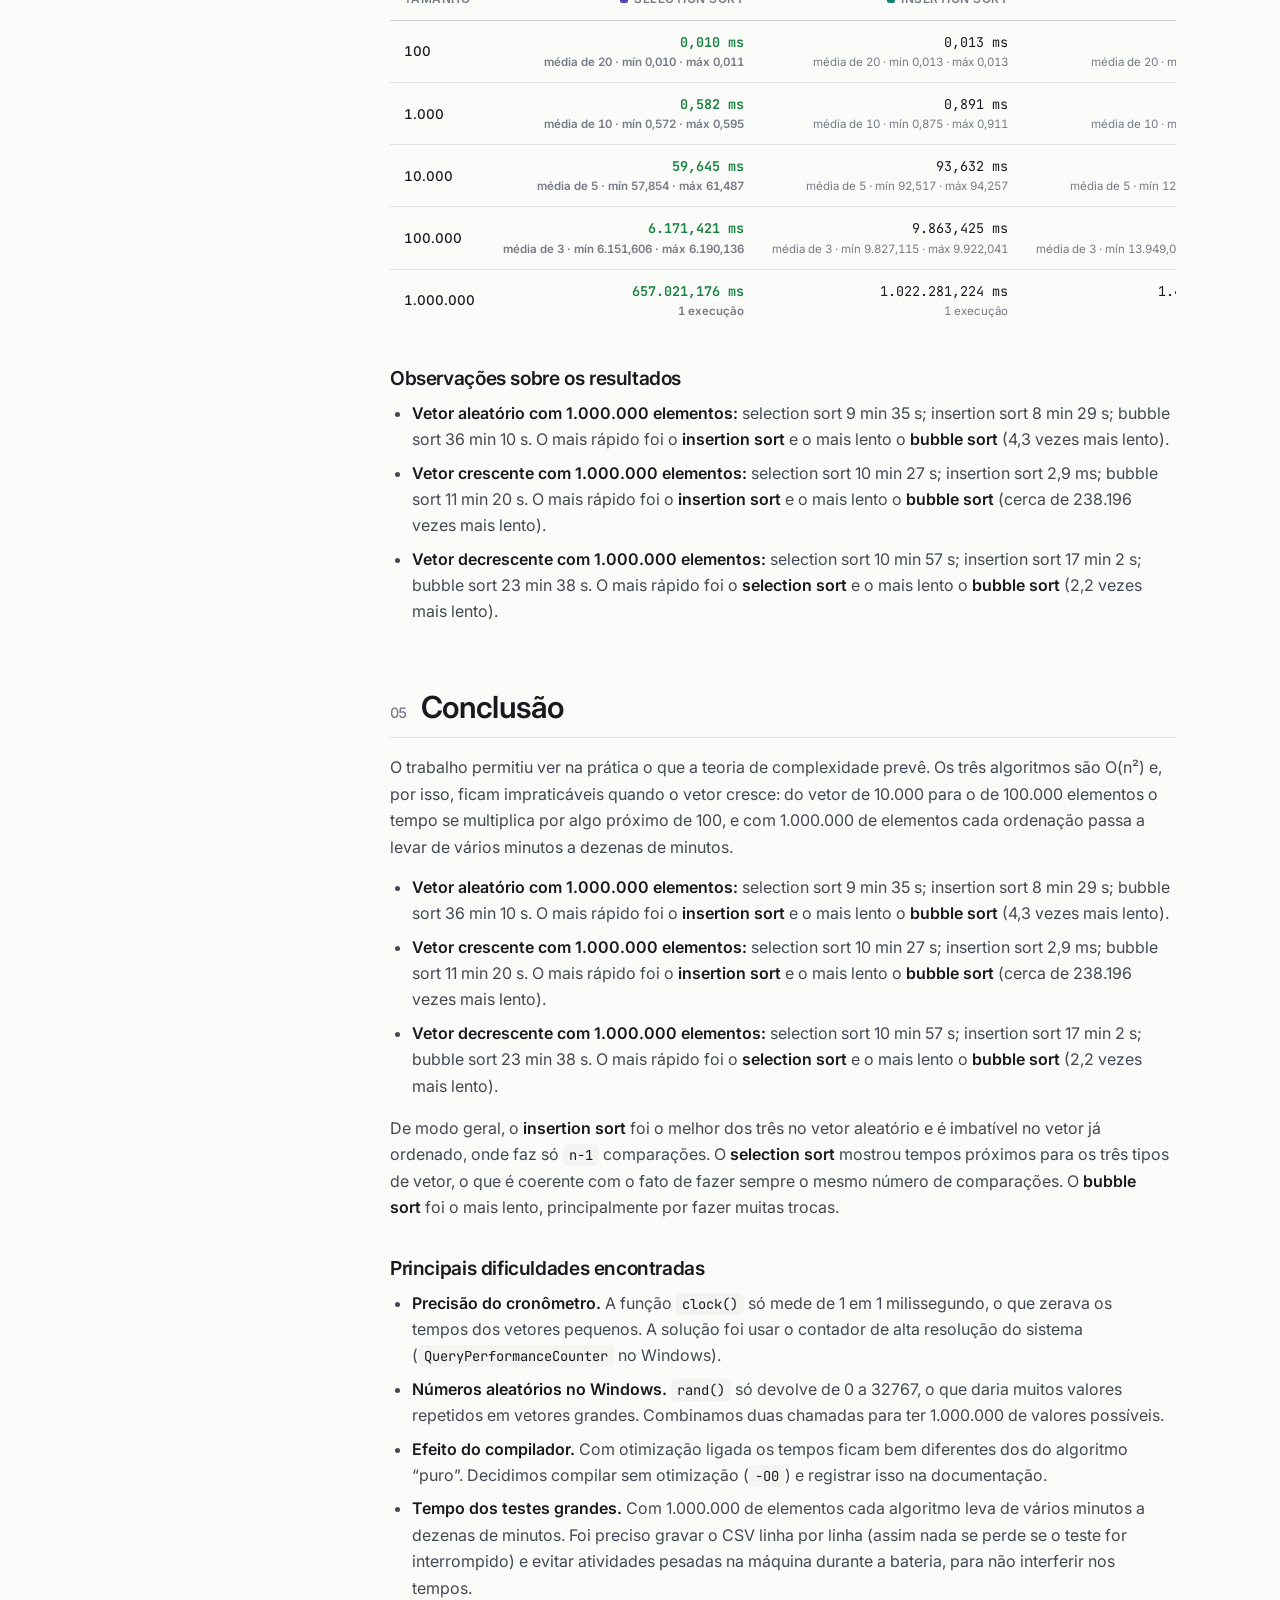
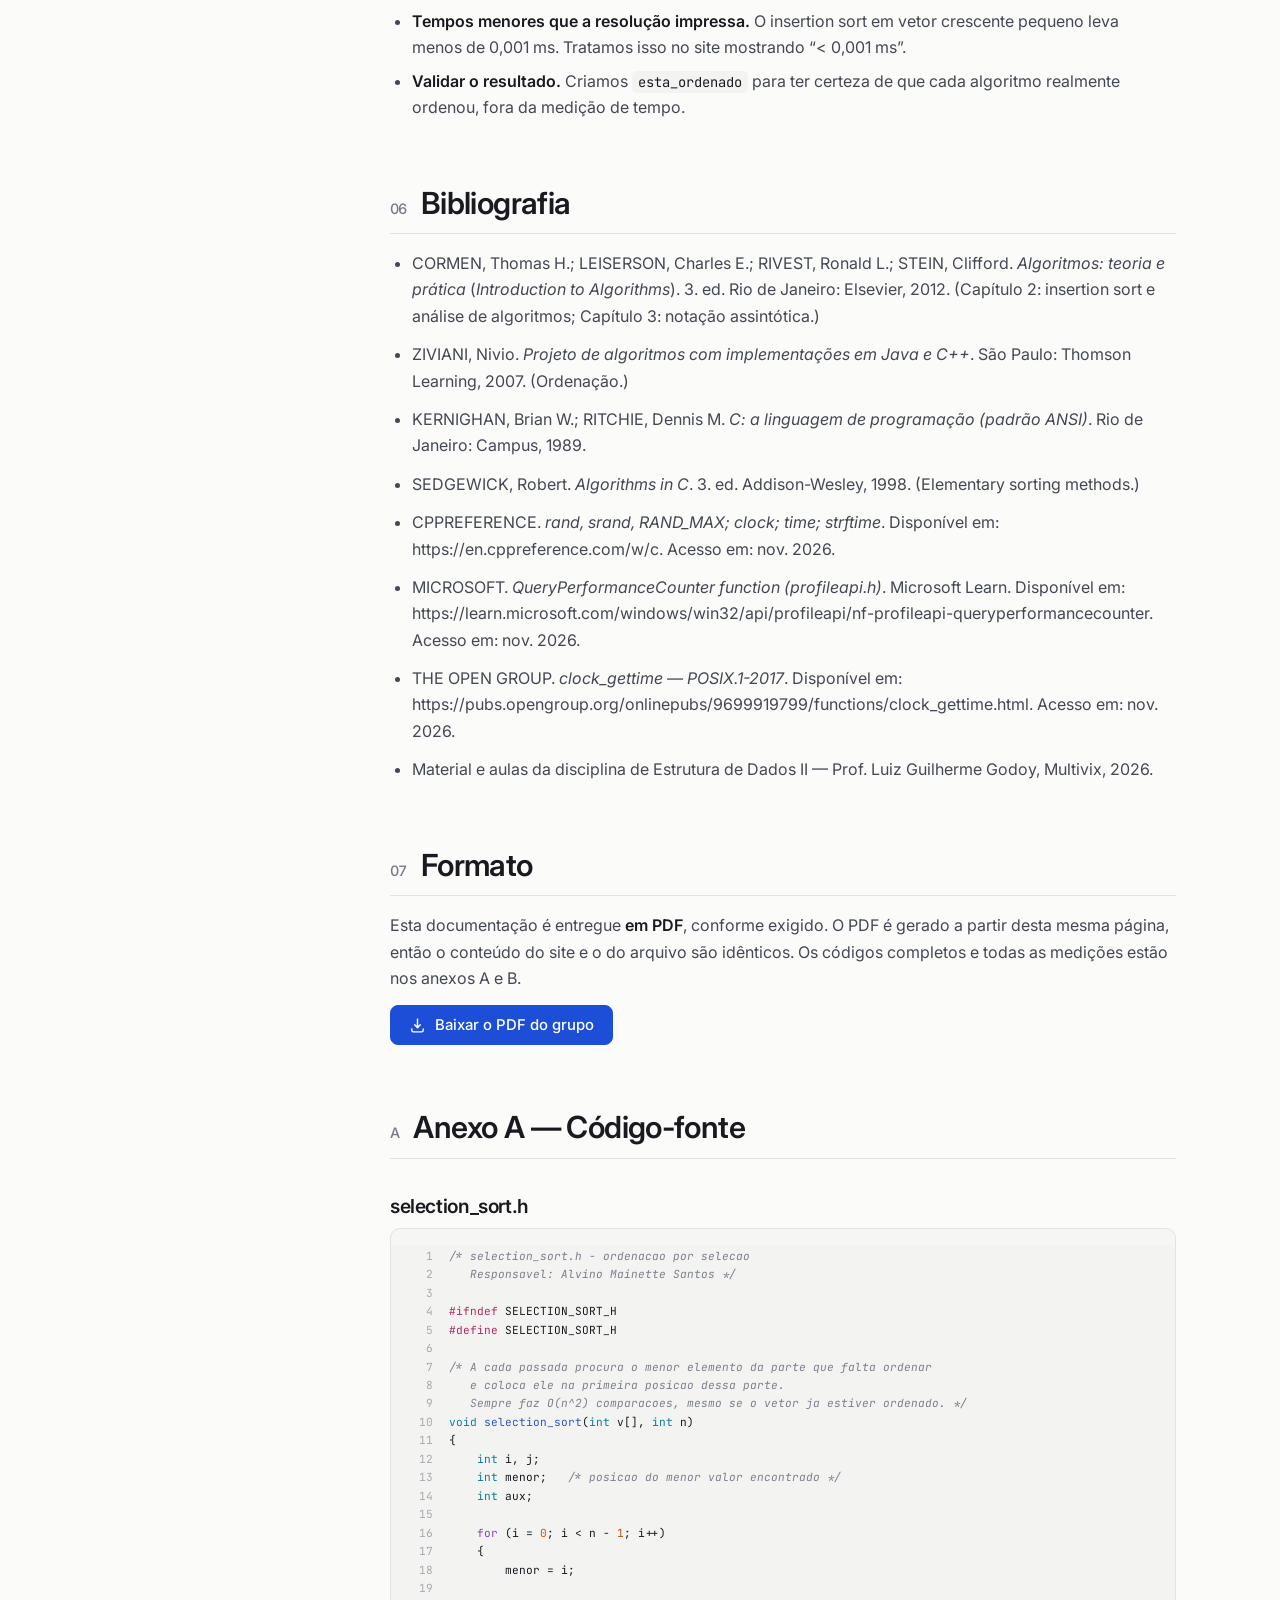
==== commit 715808f5: "PDF mais compacto (sem paginas com muito espaco em branco), nota de IA reduzida ao site Co-Authored-" ====
--- a/public/documentacao.html
+++ b/public/documentacao.html
@@ -95,7 +95,7 @@
           <li>Para cada algoritmo (<code>selection_sort</code>, <code>insertion_sort</code> e <code>bubble_sort</code>) o programa <strong>restaura o backup</strong> no vetor de trabalho <code>v</code>. Assim, os três ordenam exatamente os mesmos números, nas mesmas condições.</li>
           <li>O tempo é medido <strong>da chamada da função de ordenação até o seu término</strong>, e o programa mostra o nome do algoritmo, o horário de início, o de fim e o tempo em milissegundos.</li>
         </ol>
-        <p>O grupo usou <strong>inteligência artificial (Claude)</strong> como apoio no desenvolvimento do código, do site e desta documentação, conforme permitido pelo professor.</p>
+        <p>O site foi desenvolvido em parte com a ajuda de inteligência artificial, a partir de prompts elaborados pelo grupo.</p>
         <p>Além do programa em C, o trabalho foi publicado como este <strong>site</strong>, com a documentação, o código-fonte, os resultados e um simulador que roda os algoritmos no navegador.</p>
       </section>
 
@@ -124,7 +124,7 @@
               <rect x="602" y="40" width="72" height="50" class="d-cel"/><text x="638" y="71" text-anchor="middle" class="d-txt">51</text><text x="638" y="106" text-anchor="middle" class="d-idx">[n-1]</text>
             </g>
             <path d="M350 118 V 168" class="d-seta" marker-end="url(#seta)"/>
-            <text x="366" y="148" class="d-rot">copiar_vetor(original, v, n) — restaura o backup antes de cada algoritmo</text>
+            <text x="366" y="148" class="d-rot">copiar_vetor(original, v, n): restaura o backup</text>
             <text x="20" y="206" class="d-rot">v</text><text x="20" y="224" class="d-idx">(trabalho)</text>
             <g>
               <rect x="170" y="184" width="72" height="50" class="d-sel"/><text x="206" y="215" text-anchor="middle" class="d-txt">42</text>
@@ -135,7 +135,7 @@
               <text x="566" y="215" text-anchor="middle" class="d-txt">· · ·</text>
               <rect x="602" y="184" width="72" height="50" class="d-sel"/><text x="638" y="215" text-anchor="middle" class="d-txt">51</text>
             </g>
-            <text x="170" y="258" class="d-idx">selection_sort(v, n) · insertion_sort(v, n) · bubble_sort(v, n) ordenam este vetor</text>
+            <text x="170" y="258" class="d-idx">os três algoritmos ordenam este vetor</text>
           </svg>
           <figcaption>Figura 1 — Os dois vetores usados: o backup (<code>original</code>) e o de trabalho (<code>v</code>). Os valores são apenas um exemplo.</figcaption>
         </figure>
--- a/public/css/style.css
+++ b/public/css/style.css
@@ -404,6 +404,12 @@
   .doc h2 { break-after: avoid; page-break-after: avoid; margin-top: 8px; }
   .doc h3, .doc h4 { break-after: avoid; page-break-after: avoid; }
   .fig, .caixa, .graf-par, .passo, figure { break-inside: avoid; page-break-inside: avoid; }
+  /* gráficos e figuras menores no PDF, para não sobrar espaço em branco no fim das páginas */
+  .graf-par svg { max-height: 64mm; }
+  .graf-doc { margin-bottom: 6px; }
+  .fig svg { max-height: 78mm; max-width: 80%; display: block; margin: 0 auto; }
+  .fig { padding: 10px 14px; }
+  .doc p:has(+ .fig) { break-after: avoid; page-break-after: avoid; }
   .trio, .passos { grid-template-columns: repeat(3, 1fr) !important; }
   .trio .cartao { padding: 14px 16px; }
   .doc .tabela-wrap { overflow: visible; }
